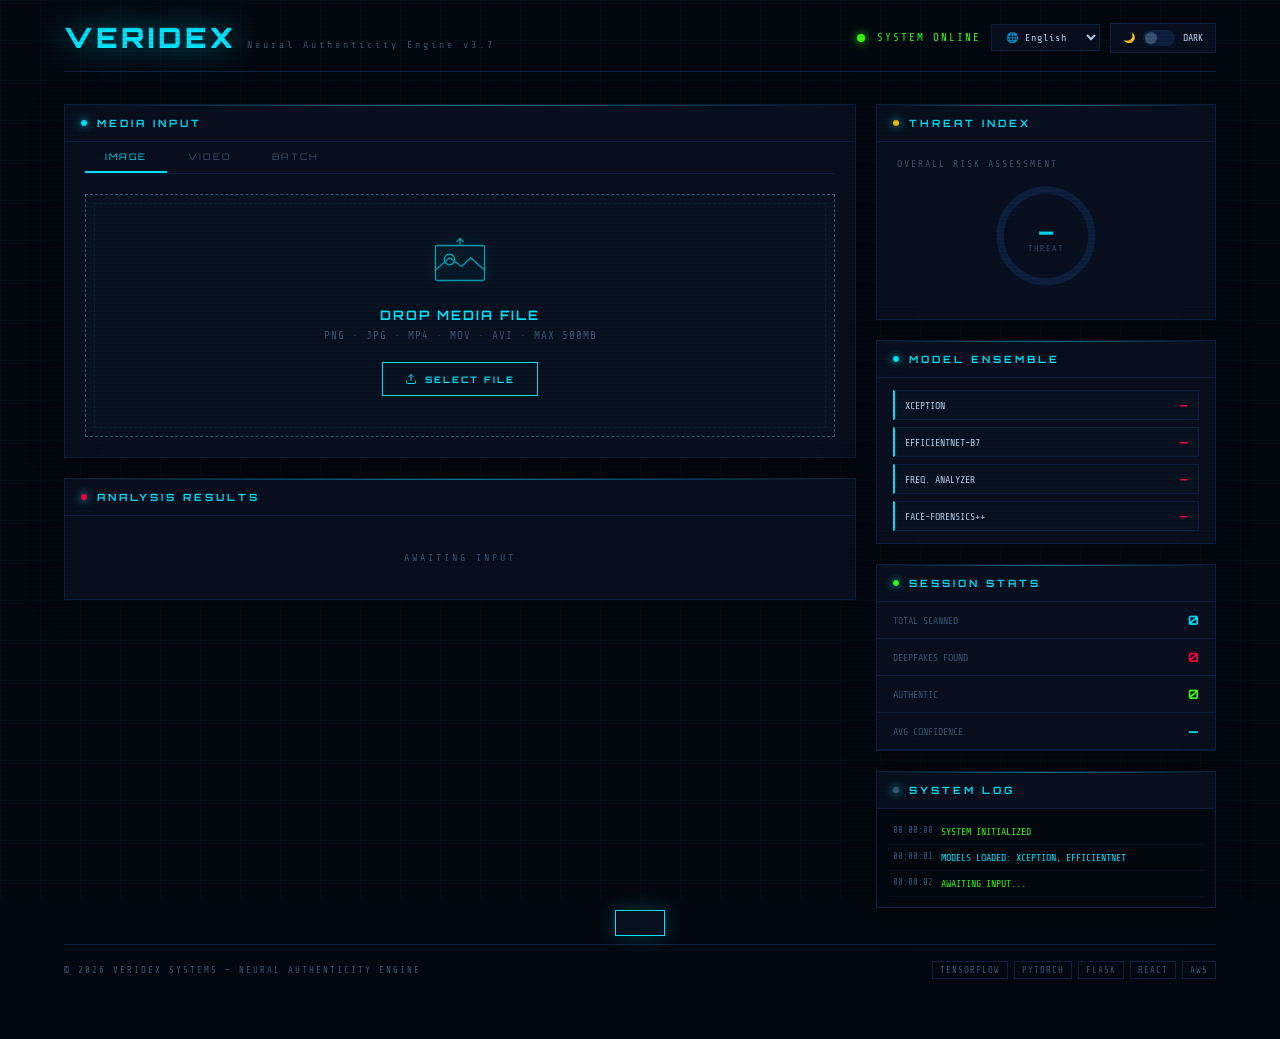
==== index.html @ 99b5a3ba "Update index.html" ====
<!DOCTYPE html>
<html lang="en" data-theme="dark">
<head>
<meta charset="UTF-8">
<meta name="viewport" content="width=device-width, initial-scale=1.0">
<title>VERIDEX — Deepfake Detection System</title>
<link href="https://fonts.googleapis.com/css2?family=Share+Tech+Mono&family=Rajdhani:wght@300;400;600;700&family=Orbitron:wght@400;700;900&display=swap" rel="stylesheet">
<style>
  /* ── DARK THEME (default) ── */
  [data-theme="dark"] {
    --bg: #030810;
    --panel: #080f1e;
    --border: #0d2040;
    --accent: #00e5ff;
    --accent2: #ff003c;
    --accent3: #39ff14;
    --warn: #ffb700;
    --text: #b8d4f0;
    --muted: #3a5475;
    --header-bg: rgba(3,8,16,0.95);
    --scanline: rgba(0,0,0,0.08);
    --grid-color: rgba(0,229,255,0.03);
    --upload-bg: rgba(0,229,255,0.01);
    --upload-hover: rgba(0,229,255,0.04);
    --log-bg: #030810;
    --shadow: 0 4px 24px rgba(0,0,0,0.5);
  }

  /* ── LIGHT THEME ── */
  [data-theme="light"] {
    --bg: #f0f4ff;
    --panel: #ffffff;
    --border: #d0ddf0;
    --accent: #0077aa;
    --accent2: #cc0030;
    --accent3: #1a9900;
    --warn: #cc8800;
    --text: #1a2a4a;
    --muted: #7a99bb;
    --header-bg: rgba(240,244,255,0.95);
    --scanline: rgba(0,0,0,0);
    --grid-color: rgba(0,119,170,0.04);
    --upload-bg: rgba(0,119,170,0.02);
    --upload-hover: rgba(0,119,170,0.06);
    --log-bg: #f8faff;
    --shadow: 0 4px 24px rgba(0,50,120,0.1);
    --glow: 0 0 12px rgba(0,119,170,0.2);
    --glow2: 0 0 12px rgba(204,0,48,0.2);
  }

  [data-theme="light"] body::before { display: none; }
  [data-theme="light"] .logo-mark { text-shadow: none; }
  [data-theme="light"] .panel::before { opacity: 0.3; }
  [data-theme="light"] body { background-image: radial-gradient(ellipse 80% 50% at 50% -20%, rgba(0,100,200,0.06) 0%, transparent 60%); }

  *, *::before, *::after { box-sizing: border-box; margin: 0; padding: 0; }

  body {
    background: var(--bg);
    color: var(--text);
    font-family: 'Rajdhani', sans-serif;
    min-height: 100vh;
    overflow-x: hidden;
    transition: background 0.3s, color 0.3s;
  }

  body::before {
    content: '';
    position: fixed; inset: 0;
    background: repeating-linear-gradient(0deg, transparent, transparent 2px, var(--scanline) 2px, var(--scanline) 4px);
    pointer-events: none; z-index: 9999;
  }

  body::after {
    content: '';
    position: fixed; inset: 0;
    background-image: linear-gradient(var(--grid-color) 1px, transparent 1px), linear-gradient(90deg, var(--grid-color) 1px, transparent 1px);
    background-size: 40px 40px;
    pointer-events: none; z-index: 0;
  }

  .container { position: relative; z-index: 1; max-width: 1200px; margin: 0 auto; padding: 0 24px 60px; }

  /* ── HEADER ── */
  header {
    display: flex; align-items: center; justify-content: space-between;
    padding: 20px 0 16px;
    border-bottom: 1px solid var(--border);
    margin-bottom: 32px;
    flex-wrap: wrap; gap: 12px;
  }

  .logo { display: flex; align-items: baseline; gap: 10px; flex-wrap: wrap; }

  .logo-mark {
    font-family: 'Orbitron', monospace; font-size: clamp(20px, 5vw, 28px); font-weight: 900;
    color: var(--accent); text-shadow: 0 0 30px rgba(0,229,255,0.6); letter-spacing: 4px;
    animation: glitch 8s infinite;
  }

  @keyframes glitch {
    0%,95%,100% { text-shadow: 0 0 30px rgba(0,229,255,0.6); }
    96% { text-shadow: -2px 0 rgba(255,0,60,0.8), 2px 0 rgba(0,229,255,0.8); }
    97% { text-shadow: 2px 0 rgba(255,0,60,0.8), -2px 0 rgba(0,229,255,0.8); }
  }

  [data-theme="light"] .logo-mark { animation: none; }

  .logo-sub { font-family: 'Share Tech Mono', monospace; font-size: 10px; color: var(--muted); letter-spacing: 3px; }

  .header-controls { display: flex; align-items: center; gap: 10px; flex-wrap: wrap; }

  /* LANGUAGE SELECTOR */
  .lang-select {
    background: var(--panel); border: 1px solid var(--border); color: var(--text);
    font-family: 'Share Tech Mono', monospace; font-size: 10px; letter-spacing: 1px;
    padding: 6px 10px; cursor: pointer; outline: none; transition: all 0.2s;
  }
  .lang-select:hover { border-color: var(--accent); }

  /* THEME TOGGLE */
  .theme-toggle {
    display: flex; align-items: center; gap: 8px;
    background: var(--panel); border: 1px solid var(--border);
    padding: 6px 12px; cursor: pointer; transition: all 0.2s;
    font-family: 'Share Tech Mono', monospace; font-size: 10px; color: var(--text);
  }
  .theme-toggle:hover { border-color: var(--accent); color: var(--accent); }

  .toggle-track {
    width: 32px; height: 16px; background: var(--border); border-radius: 8px;
    position: relative; transition: background 0.3s;
  }
  [data-theme="light"] .toggle-track { background: var(--accent); }

  .toggle-thumb {
    position: absolute; top: 2px; left: 2px;
    width: 12px; height: 12px; border-radius: 50%;
    background: var(--muted); transition: all 0.3s;
  }
  [data-theme="light"] .toggle-thumb { left: 18px; background: #fff; }

  .status-bar { display: flex; align-items: center; gap: 12px; }
  .status-dot { width: 8px; height: 8px; border-radius: 50%; background: var(--accent3); box-shadow: 0 0 10px var(--accent3); animation: pulse 2s infinite; }
  @keyframes pulse { 0%,100% { opacity: 1; } 50% { opacity: 0.3; } }
  .status-text { font-family: 'Share Tech Mono', monospace; font-size: 11px; color: var(--accent3); letter-spacing: 2px; }

  /* ── MAIN GRID ── */
  .main-grid { display: grid; grid-template-columns: 1fr 340px; gap: 20px; }

  /* ── PANELS ── */
  .panel {
    background: var(--panel); border: 1px solid var(--border);
    position: relative; overflow: hidden;
    box-shadow: var(--shadow); transition: background 0.3s, border 0.3s;
  }
  .panel::before {
    content: ''; position: absolute; top: 0; left: 0; right: 0; height: 1px;
    background: linear-gradient(90deg, transparent, var(--accent), transparent); opacity: 0.5;
  }
  .panel-header { display: flex; align-items: center; gap: 10px; padding: 12px 16px; border-bottom: 1px solid var(--border); }
  .panel-title { font-family: 'Orbitron', monospace; font-size: 10px; font-weight: 700; letter-spacing: 3px; color: var(--accent); text-transform: uppercase; }
  .panel-icon { width: 6px; height: 6px; border-radius: 50%; background: var(--accent); box-shadow: 0 0 8px var(--accent); }

  /* ── UPLOAD ── */
  .upload-zone {
    margin: 20px; border: 1px dashed var(--muted); padding: 40px 20px;
    text-align: center; cursor: pointer; transition: all 0.3s; position: relative;
    background: var(--upload-bg);
  }
  .upload-zone:hover, .upload-zone.dragover {
    border-color: var(--accent); background: var(--upload-hover);
    box-shadow: inset 0 0 40px rgba(0,229,255,0.05), 0 0 20px rgba(0,229,255,0.1);
  }
  .upload-zone::after { content: ''; position: absolute; inset: 8px; border: 1px dashed rgba(0,229,255,0.08); pointer-events: none; }
  .upload-icon { width: 56px; height: 56px; margin: 0 auto 16px; }
  .upload-icon svg { width: 56px; height: 56px; stroke: var(--accent); opacity: 0.7; filter: drop-shadow(0 0 8px rgba(0,229,255,0.4)); }
  .upload-title { font-family: 'Orbitron', monospace; font-size: 13px; font-weight: 700; color: var(--accent); letter-spacing: 2px; margin-bottom: 6px; }
  .upload-sub { font-family: 'Share Tech Mono', monospace; font-size: 11px; color: var(--muted); letter-spacing: 1px; margin-bottom: 20px; }

  .tab-row { display: flex; gap: 1px; margin: 0 20px; border-bottom: 1px solid var(--border); }
  .tab { padding: 9px 20px; font-family: 'Orbitron', monospace; font-size: 9px; letter-spacing: 2px; color: var(--muted); cursor: pointer; border-bottom: 2px solid transparent; transition: all 0.2s; }
  .tab.active { color: var(--accent); border-bottom-color: var(--accent); }

  /* ── BUTTONS ── */
  .btn {
    display: inline-flex; align-items: center; gap: 8px; padding: 10px 22px;
    background: transparent; border: 1px solid var(--accent); color: var(--accent);
    font-family: 'Orbitron', monospace; font-size: 9px; font-weight: 700; letter-spacing: 2px;
    cursor: pointer; transition: all 0.2s; text-transform: uppercase; position: relative; overflow: hidden;
  }
  .btn::before { content: ''; position: absolute; inset: 0; background: var(--accent); opacity: 0; transition: opacity 0.2s; }
  .btn:hover::before { opacity: 0.1; }
  .btn:hover { box-shadow: 0 0 20px rgba(0,229,255,0.3); }
  .btn.danger { border-color: var(--accent2); color: var(--accent2); }
  .btn.danger:hover { box-shadow: 0 0 20px rgba(255,0,60,0.3); }
  .btn.danger::before { background: var(--accent2); }
  .btn.share-btn { border-color: var(--warn); color: var(--warn); }
  .btn.share-btn:hover { box-shadow: 0 0 20px rgba(255,183,0,0.3); }
  .btn.share-btn::before { background: var(--warn); }

  /* ── PREVIEW ── */
  .preview-area { margin: 20px; display: none; }
  .preview-area.active { display: block; }
  .preview-frame {
    border: 1px solid var(--border); background: #000; aspect-ratio: 16/9;
    display: flex; align-items: center; justify-content: center; overflow: hidden; position: relative; margin-bottom: 14px;
  }
  .preview-frame img, .preview-frame video { max-width: 100%; max-height: 100%; object-fit: contain; }
  .scan-overlay { position: absolute; inset: 0; pointer-events: none; display: none; }
  .scan-overlay.active { display: block; }
  .scan-line-anim { position: absolute; left: 0; right: 0; height: 2px; background: linear-gradient(90deg, transparent, var(--accent), transparent); box-shadow: 0 0 10px var(--accent); animation: scandown 2s linear infinite; }
  @keyframes scandown { 0% { top: 0%; } 100% { top: 100%; } }
  .corner { position: absolute; width: 16px; height: 16px; }
  .corner.tl { top: 8px; left: 8px; border-top: 2px solid var(--accent); border-left: 2px solid var(--accent); }
  .corner.tr { top: 8px; right: 8px; border-top: 2px solid var(--accent); border-right: 2px solid var(--accent); }
  .corner.bl { bottom: 8px; left: 8px; border-bottom: 2px solid var(--accent); border-left: 2px solid var(--accent); }
  .corner.br { bottom: 8px; right: 8px; border-bottom: 2px solid var(--accent); border-right: 2px solid var(--accent); }

  .action-row { display: flex; gap: 10px; flex-wrap: wrap; }

  /* ── ANALYZING ── */
  .analyzing-state { display: none; text-align: center; padding: 36px 20px; }
  .analyzing-state.active { display: block; }
  .analyze-spinner { width: 56px; height: 56px; margin: 0 auto 16px; border: 2px solid var(--border); border-top-color: var(--accent); border-radius: 50%; animation: spin 1s linear infinite; }
  @keyframes spin { to { transform: rotate(360deg); } }
  .analyze-text { font-family: 'Share Tech Mono', monospace; font-size: 11px; color: var(--accent); letter-spacing: 3px; }
  .analyze-sub { font-family: 'Share Tech Mono', monospace; font-size: 9px; color: var(--muted); letter-spacing: 2px; margin-top: 8px; }

  /* ── RESULTS ── */
  .results-section { margin: 20px; display: none; }
  .results-section.active { display: block; }

  .verdict-box { padding: 20px; border: 1px solid var(--border); margin-bottom: 16px; position: relative; text-align: center; background: rgba(0,0,0,0.1); }
  .verdict-box.real { border-color: var(--accent3); box-shadow: 0 0 30px rgba(57,255,20,0.1); }
  .verdict-box.fake { border-color: var(--accent2); box-shadow: 0 0 30px rgba(255,0,60,0.15); }
  .verdict-label { font-family: 'Share Tech Mono', monospace; font-size: 10px; letter-spacing: 4px; color: var(--muted); margin-bottom: 6px; }
  .verdict-text { font-family: 'Orbitron', monospace; font-size: clamp(22px, 5vw, 32px); font-weight: 900; letter-spacing: 4px; }
  .verdict-text.real { color: var(--accent3); text-shadow: 0 0 20px rgba(57,255,20,0.5); }
  .verdict-text.fake { color: var(--accent2); text-shadow: 0 0 20px rgba(255,0,60,0.5); }

  .confidence-block { margin-bottom: 16px; }
  .conf-label-row { display: flex; justify-content: space-between; margin-bottom: 5px; }
  .conf-label { font-family: 'Share Tech Mono', monospace; font-size: 10px; letter-spacing: 2px; color: var(--muted); }
  .conf-pct { font-family: 'Orbitron', monospace; font-size: 12px; font-weight: 700; }
  .conf-pct.high { color: var(--accent2); }
  .conf-bar { height: 5px; background: var(--border); overflow: hidden; }
  .conf-fill { height: 100%; transition: width 1.5s cubic-bezier(0.16,1,0.3,1); }
  .conf-fill.fake-fill { background: linear-gradient(90deg, #ff003c, #ff6b8a); box-shadow: 0 0 10px rgba(255,0,60,0.5); }
  .conf-fill.real-fill { background: linear-gradient(90deg, #39ff14, #7fff5f); box-shadow: 0 0 10px rgba(57,255,20,0.5); }

  .metrics-grid { display: grid; grid-template-columns: 1fr 1fr; gap: 1px; background: var(--border); margin-bottom: 16px; }
  .metric-cell { background: var(--panel); padding: 12px 14px; }
  .metric-name { font-family: 'Share Tech Mono', monospace; font-size: 9px; letter-spacing: 2px; color: var(--muted); margin-bottom: 3px; }
  .metric-value { font-family: 'Orbitron', monospace; font-size: 11px; font-weight: 700; color: var(--text); }
  .metric-value.flag { color: var(--warn); }
  .metric-value.safe { color: var(--accent3); }
  .metric-value.danger { color: var(--accent2); }

  /* ── SHARE MODAL ── */
  .modal-overlay {
    display: none; position: fixed; inset: 0; background: rgba(0,0,0,0.7);
    z-index: 10000; align-items: center; justify-content: center; padding: 20px;
  }
  .modal-overlay.active { display: flex; }
  .modal {
    background: var(--panel); border: 1px solid var(--accent); max-width: 480px; width: 100%;
    padding: 28px; position: relative; box-shadow: 0 0 40px rgba(0,229,255,0.2);
    animation: modalIn 0.3s ease;
  }
  @keyframes modalIn { from { opacity: 0; transform: scale(0.95); } to { opacity: 1; transform: scale(1); } }
  .modal-title { font-family: 'Orbitron', monospace; font-size: 13px; font-weight: 700; color: var(--accent); letter-spacing: 3px; margin-bottom: 20px; }
  .modal-close { position: absolute; top: 16px; right: 16px; background: none; border: none; color: var(--muted); font-size: 20px; cursor: pointer; line-height: 1; }
  .modal-close:hover { color: var(--accent2); }

  .share-result-card {
    background: var(--bg); border: 1px solid var(--border); padding: 16px; margin-bottom: 16px;
  }
  .share-result-row { display: flex; justify-content: space-between; margin-bottom: 8px; }
  .share-result-label { font-family: 'Share Tech Mono', monospace; font-size: 10px; color: var(--muted); }
  .share-result-val { font-family: 'Orbitron', monospace; font-size: 11px; font-weight: 700; color: var(--text); }

  .share-buttons { display: flex; gap: 10px; flex-wrap: wrap; }

  .copy-link-row { display: flex; gap: 8px; margin-bottom: 16px; }
  .copy-input {
    flex: 1; background: var(--bg); border: 1px solid var(--border); color: var(--text);
    font-family: 'Share Tech Mono', monospace; font-size: 10px; padding: 8px 12px; outline: none;
  }

  /* ── SIDEBAR ── */
  .sidebar { display: flex; flex-direction: column; gap: 20px; }

  .threat-meter-panel { padding: 16px 20px; }
  .threat-label { font-family: 'Share Tech Mono', monospace; font-size: 10px; color: var(--muted); letter-spacing: 2px; margin-bottom: 12px; }
  .radial-container { display: flex; justify-content: center; margin-bottom: 12px; }
  .radial-svg { width: 110px; height: 110px; transform: rotate(-90deg); }
  .radial-bg { fill: none; stroke: var(--border); stroke-width: 8; }
  .radial-fill { fill: none; stroke-width: 8; stroke-linecap: butt; transition: stroke-dashoffset 1.5s cubic-bezier(0.16,1,0.3,1), stroke 0.5s; }
  .radial-wrap { position: relative; width: 110px; height: 110px; }
  .radial-text { font-family: 'Orbitron', monospace; font-size: 20px; font-weight: 900; color: var(--accent); text-align: center; }
  .radial-sub { font-family: 'Share Tech Mono', monospace; font-size: 8px; color: var(--muted); letter-spacing: 2px; text-align: center; }

  .model-badges { padding: 12px 16px; display: flex; flex-direction: column; gap: 7px; }
  .model-badge { display: flex; align-items: center; justify-content: space-between; padding: 7px 10px; background: var(--upload-bg); border: 1px solid var(--border); border-left: 2px solid var(--accent); }
  .model-name { font-family: 'Share Tech Mono', monospace; font-size: 10px; color: var(--text); }
  .model-score { font-family: 'Orbitron', monospace; font-size: 11px; font-weight: 700; color: var(--accent2); }
  .model-score.safe { color: var(--accent3); }

  .stat-row { display: flex; align-items: center; justify-content: space-between; padding: 10px 16px; border-bottom: 1px solid var(--border); }
  .stat-label { font-family: 'Share Tech Mono', monospace; font-size: 10px; color: var(--muted); }
  .stat-val { font-family: 'Orbitron', monospace; font-size: 13px; font-weight: 700; color: var(--accent); }

  .log-list { padding: 10px; max-height: 180px; overflow-y: auto; background: var(--log-bg); }
  .log-list::-webkit-scrollbar { width: 3px; }
  .log-list::-webkit-scrollbar-thumb { background: var(--muted); }
  .log-entry { display: flex; gap: 8px; padding: 5px 6px; border-bottom: 1px solid rgba(13,32,64,0.3); animation: fadeIn 0.3s ease; }
  @keyframes fadeIn { from { opacity: 0; transform: translateX(-4px); } to { opacity: 1; transform: none; } }
  .log-time { font-family: 'Share Tech Mono', monospace; font-size: 9px; color: var(--muted); white-space: nowrap; padding-top: 1px; }
  .log-msg { font-family: 'Share Tech Mono', monospace; font-size: 10px; line-height: 1.5; }
  .log-msg.ok { color: var(--accent3); }
  .log-msg.warn { color: var(--warn); }
  .log-msg.err { color: var(--accent2); }
  .log-msg.info { color: var(--accent); }

  /* ── FOOTER ── */
  footer { margin-top: 36px; padding-top: 16px; border-top: 1px solid var(--border); display: flex; justify-content: space-between; align-items: center; flex-wrap: wrap; gap: 10px; }
  .footer-text { font-family: 'Share Tech Mono', monospace; font-size: 9px; color: var(--muted); letter-spacing: 2px; }
  .tech-tags { display: flex; gap: 6px; flex-wrap: wrap; }
  .tech-tag { font-family: 'Share Tech Mono', monospace; font-size: 9px; color: var(--muted); letter-spacing: 1px; padding: 3px 7px; border: 1px solid var(--border); }

  #fileInput { display: none; }

  /* ── TOAST ── */
  .toast {
    position: fixed; bottom: 24px; left: 50%; transform: translateX(-50%) translateY(60px);
    background: var(--panel); border: 1px solid var(--accent); color: var(--accent);
    font-family: 'Share Tech Mono', monospace; font-size: 11px; letter-spacing: 2px;
    padding: 12px 24px; z-index: 99999; transition: transform 0.3s; pointer-events: none;
    box-shadow: 0 0 20px rgba(0,229,255,0.2);
  }
  .toast.show { transform: translateX(-50%) translateY(0); }

  /* ── MOBILE RESPONSIVE ── */
  @media (max-width: 860px) {
    .main-grid { grid-template-columns: 1fr; }
    .sidebar { flex-direction: row; flex-wrap: wrap; }
    .sidebar .panel { flex: 1; min-width: 260px; }
    header { flex-direction: column; align-items: flex-start; }
    .header-controls { width: 100%; justify-content: space-between; }
  }

  @media (max-width: 560px) {
    .container { padding: 0 14px 40px; }
    .logo-mark { font-size: 22px; }
    .tab { padding: 8px 14px; font-size: 8px; }
    .action-row { flex-direction: column; }
    .btn { justify-content: center; }
    .metrics-grid { grid-template-columns: 1fr; }
    .share-buttons { flex-direction: column; }
    .sidebar { flex-direction: column; }
    .sidebar .panel { min-width: unset; }
    .version { display: none; }
    .tech-tags { display: none; }
  }
</style>
</head>
<body>
<div class="container">

  <header>
    <div class="logo">
      <div class="logo-mark">VERIDEX</div>
      <div class="logo-sub" data-i18n="subtitle">Neural Authenticity Engine v3.7</div>
    </div>
    <div class="header-controls">
      <div class="status-bar">
        <div class="status-dot"></div>
        <div class="status-text" data-i18n="online">SYSTEM ONLINE</div>
      </div>

      <!-- LANGUAGE -->
      <select class="lang-select" onchange="setLanguage(this.value)" id="langSelect">
        <option value="en">🌐 English</option>
        <option value="hi">🇮🇳 हिंदी</option>
        <option value="te">🇮🇳 తెలుగు</option>
        <option value="ar">🇸🇦 العربية</option>
        <option value="fr">🇫🇷 Français</option>
        <option value="es">🇪🇸 Español</option>
      </select>

      <!-- THEME TOGGLE -->
      <div class="theme-toggle" onclick="toggleTheme()">
        <span id="themeIcon">🌙</span>
        <div class="toggle-track"><div class="toggle-thumb"></div></div>
        <span id="themeLabel" data-i18n="dark_mode">DARK</span>
      </div>
    </div>
  </header>

  <div class="main-grid">
    <div style="display:flex;flex-direction:column;gap:20px;">

      <!-- UPLOAD PANEL -->
      <div class="panel" id="uploadPanel">
        <div class="panel-header">
          <div class="panel-icon"></div>
          <div class="panel-title" data-i18n="media_input">Media Input</div>
        </div>
        <div class="tab-row">
          <div class="tab active" onclick="switchTab(this,'image')" data-i18n="tab_image">IMAGE</div>
          <div class="tab" onclick="switchTab(this,'video')" data-i18n="tab_video">VIDEO</div>
          <div class="tab" onclick="switchTab(this,'batch')" data-i18n="tab_batch">BATCH</div>
        </div>

        <div class="upload-zone" id="uploadZone" onclick="document.getElementById('fileInput').click()">
          <div class="upload-icon">
            <svg viewBox="0 0 64 64" fill="none" stroke-width="1.5">
              <rect x="4" y="12" width="56" height="40" rx="2"/>
              <circle cx="20" cy="28" r="6"/>
              <path d="M4 40 L20 26 L34 36 L44 26 L60 40"/>
              <path d="M32 4 L32 12 M28 8 L32 4 L36 8"/>
            </svg>
          </div>
          <div class="upload-title" data-i18n="drop_media">DROP MEDIA FILE</div>
          <div class="upload-sub" data-i18n="file_types">PNG · JPG · MP4 · MOV · AVI · MAX 500MB</div>
          <button class="btn" onclick="event.stopPropagation();document.getElementById('fileInput').click()">
            <svg width="12" height="12" viewBox="0 0 24 24" fill="none" stroke="currentColor" stroke-width="2"><path d="M21 15v4a2 2 0 01-2 2H5a2 2 0 01-2-2v-4M17 8l-5-5-5 5M12 3v12"/></svg>
            <span data-i18n="select_file">SELECT FILE</span>
          </button>
        </div>
        <input type="file" id="fileInput" accept="image/*,video/*" onchange="handleFile(this)">

        <div class="preview-area" id="previewArea">
          <div class="preview-frame">
            <img id="previewImg" src="" alt="" style="display:none;">
            <video id="previewVid" controls style="display:none;max-width:100%;"></video>
            <div class="scan-overlay" id="scanOverlay">
              <div class="scan-line-anim"></div>
              <div class="corner tl"></div><div class="corner tr"></div>
              <div class="corner bl"></div><div class="corner br"></div>
            </div>
          </div>
          <div class="action-row">
            <button class="btn" onclick="startAnalysis()">
              <svg width="12" height="12" viewBox="0 0 24 24" fill="none" stroke="currentColor" stroke-width="2"><circle cx="12" cy="12" r="10"/><path d="M12 8v4l3 3"/></svg>
              <span data-i18n="run_analysis">RUN ANALYSIS</span>
            </button>
            <button class="btn danger" onclick="resetAll()">
              <svg width="12" height="12" viewBox="0 0 24 24" fill="none" stroke="currentColor" stroke-width="2"><path d="M3 12a9 9 0 109-9M3 3v6h6"/></svg>
              <span data-i18n="reset">RESET</span>
            </button>
          </div>
        </div>

        <div class="analyzing-state" id="analyzingState">
          <div class="analyze-spinner"></div>
          <div class="analyze-text" id="analyzeStep" data-i18n="initializing">INITIALIZING MODELS</div>
          <div class="analyze-sub" id="analyzeProgress">Xception · EfficientNet · Frequency Analysis</div>
        </div>
      </div>

      <!-- RESULTS PANEL -->
      <div class="panel" id="resultsPanel">
        <div class="panel-header">
          <div class="panel-icon" style="background:var(--accent2);"></div>
          <div class="panel-title" data-i18n="analysis_results">Analysis Results</div>
        </div>

        <div class="results-section" id="resultsSection">
          <div class="verdict-box" id="verdictBox">
            <div class="verdict-label" data-i18n="classification">CLASSIFICATION VERDICT</div>
            <div class="verdict-text" id="verdictText">—</div>
          </div>

          <div style="padding:0 20px 16px;">
            <div class="confidence-block">
              <div class="conf-label-row">
                <div class="conf-label" data-i18n="deepfake_prob">DEEPFAKE PROBABILITY</div>
                <div class="conf-pct high" id="fakePct">0%</div>
              </div>
              <div class="conf-bar"><div class="conf-fill fake-fill" id="fakeFill" style="width:0%;"></div></div>
            </div>
            <div class="confidence-block">
              <div class="conf-label-row">
                <div class="conf-label" data-i18n="auth_score">AUTHENTICITY SCORE</div>
                <div class="conf-pct" id="realPct" style="color:var(--accent3);">0%</div>
              </div>
              <div class="conf-bar"><div class="conf-fill real-fill" id="realFill" style="width:0%;"></div></div>
            </div>
          </div>

          <div class="metrics-grid" id="metricsGrid">
            <div class="metric-cell"><div class="metric-name" data-i18n="m_face">Facial Consistency</div><div class="metric-value" id="m1">—</div></div>
            <div class="metric-cell"><div class="metric-name" data-i18n="m_freq">Frequency Artifacts</div><div class="metric-value" id="m2">—</div></div>
            <div class="metric-cell"><div class="metric-name" data-i18n="m_blink">Eye Blink Pattern</div><div class="metric-value" id="m3">—</div></div>
            <div class="metric-cell"><div class="metric-name" data-i18n="m_gan">GAN Fingerprint</div><div class="metric-value" id="m4">—</div></div>
            <div class="metric-cell"><div class="metric-name" data-i18n="m_skin">Skin Texture</div><div class="metric-value" id="m5">—</div></div>
            <div class="metric-cell"><div class="metric-name" data-i18n="m_noise">Compression Noise</div><div class="metric-value" id="m6">—</div></div>
          </div>

          <!-- SHARE BUTTON -->
          <div style="padding:0 20px 20px;">
            <button class="btn share-btn" onclick="openShareModal()" style="width:100%;justify-content:center;">
              <svg width="13" height="13" viewBox="0 0 24 24" fill="none" stroke="currentColor" stroke-width="2"><circle cx="18" cy="5" r="3"/><circle cx="6" cy="12" r="3"/><circle cx="18" cy="19" r="3"/><line x1="8.59" y1="13.51" x2="15.42" y2="17.49"/><line x1="15.41" y1="6.51" x2="8.59" y2="10.49"/></svg>
              <span data-i18n="share_result">SHARE RESULT</span>
            </button>
          </div>
        </div>

        <div style="padding:36px;text-align:center;color:var(--muted);" id="resultsEmpty">
          <div style="font-family:'Share Tech Mono';font-size:10px;letter-spacing:3px;" data-i18n="awaiting">AWAITING INPUT</div>
        </div>
      </div>

    </div>

    <!-- SIDEBAR -->
    <div class="sidebar">

      <!-- THREAT LEVEL -->
      <div class="panel">
        <div class="panel-header">
          <div class="panel-icon" style="background:var(--warn);"></div>
          <div class="panel-title" data-i18n="threat_index">Threat Index</div>
        </div>
        <div class="threat-meter-panel">
          <div class="threat-label" data-i18n="risk_assessment">OVERALL RISK ASSESSMENT</div>
          <div class="radial-container">
            <div class="radial-wrap">
              <svg class="radial-svg" viewBox="0 0 120 120">
                <circle class="radial-bg" cx="60" cy="60" r="50"/>
                <circle class="radial-fill" id="radialFill" cx="60" cy="60" r="50" stroke="#00e5ff" stroke-dasharray="314" stroke-dashoffset="314"/>
              </svg>
              <div style="position:absolute;inset:0;display:flex;flex-direction:column;align-items:center;justify-content:center;">
                <div class="radial-text" id="threatPct">—</div>
                <div class="radial-sub" data-i18n="threat">THREAT</div>
              </div>
            </div>
          </div>
        </div>
      </div>

      <!-- MODEL SCORES -->
      <div class="panel">
        <div class="panel-header">
          <div class="panel-icon"></div>
          <div class="panel-title" data-i18n="model_ensemble">Model Ensemble</div>
        </div>
        <div class="model-badges">
          <div class="model-badge"><div class="model-name">XCEPTION</div><div class="model-score" id="s1">—</div></div>
          <div class="model-badge"><div class="model-name">EFFICIENTNET-B7</div><div class="model-score" id="s2">—</div></div>
          <div class="model-badge"><div class="model-name">FREQ. ANALYZER</div><div class="model-score" id="s3">—</div></div>
          <div class="model-badge"><div class="model-name">FACE-FORENSICS++</div><div class="model-score" id="s4">—</div></div>
        </div>
      </div>

      <!-- SESSION STATS -->
      <div class="panel">
        <div class="panel-header">
          <div class="panel-icon" style="background:var(--accent3);"></div>
          <div class="panel-title" data-i18n="session_stats">Session Stats</div>
        </div>
        <div class="stat-row"><div class="stat-label" data-i18n="total_scanned">TOTAL SCANNED</div><div class="stat-val" id="totalScanned">0</div></div>
        <div class="stat-row"><div class="stat-label" data-i18n="deepfakes_found">DEEPFAKES FOUND</div><div class="stat-val" style="color:var(--accent2);" id="deepfakesFound">0</div></div>
        <div class="stat-row"><div class="stat-label" data-i18n="authentic">AUTHENTIC</div><div class="stat-val" style="color:var(--accent3);" id="authenticFound">0</div></div>
        <div class="stat-row"><div class="stat-label" data-i18n="avg_conf">AVG CONFIDENCE</div><div class="stat-val" id="avgConf">—</div></div>
      </div>

      <!-- LOG -->
      <div class="panel">
        <div class="panel-header">
          <div class="panel-icon" style="background:var(--muted);"></div>
          <div class="panel-title" data-i18n="system_log">System Log</div>
        </div>
        <div class="log-list" id="logList">
          <div class="log-entry"><div class="log-time">00:00:00</div><div class="log-msg ok">SYSTEM INITIALIZED</div></div>
          <div class="log-entry"><div class="log-time">00:00:01</div><div class="log-msg info">MODELS LOADED: XCEPTION, EFFICIENTNET</div></div>
          <div class="log-entry"><div class="log-time">00:00:02</div><div class="log-msg ok">AWAITING INPUT...</div></div>
        </div>
      </div>

    </div>
  </div>

  <footer>
    <div class="footer-text">© 2026 VERIDEX SYSTEMS — NEURAL AUTHENTICITY ENGINE</div>
    <div class="tech-tags">
      <div class="tech-tag">TENSORFLOW</div>
      <div class="tech-tag">PYTORCH</div>
      <div class="tech-tag">FLASK</div>
      <div class="tech-tag">REACT</div>
      <div class="tech-tag">AWS</div>
    </div>
  </footer>
</div>

<!-- SHARE MODAL -->
<div class="modal-overlay" id="shareModal">
  <div class="modal">
    <button class="modal-close" onclick="closeShareModal()">✕</button>
    <div class="modal-title" data-i18n="share_title">SHARE ANALYSIS RESULT</div>

    <div class="share-result-card" id="shareCard">
      <div class="share-result-row">
        <div class="share-result-label" data-i18n="verdict_label">VERDICT</div>
        <div class="share-result-val" id="shareVerdict">—</div>
      </div>
      <div class="share-result-row">
        <div class="share-result-label" data-i18n="confidence_label">CONFIDENCE</div>
        <div class="share-result-val" id="shareConf">—</div>
      </div>
      <div class="share-result-row">
        <div class="share-result-label" data-i18n="analyzed_by">ANALYZED BY</div>
        <div class="share-result-val">VERIDEX v3.7</div>
      </div>
      <div class="share-result-row" style="margin:0;">
        <div class="share-result-label" data-i18n="timestamp">TIMESTAMP</div>
        <div class="share-result-val" id="shareTime">—</div>
      </div>
    </div>

    <div class="copy-link-row">
      <input class="copy-input" id="shareLinkInput" value="https://veridex-detector.netlify.app" readonly>
      <button class="btn" onclick="copyLink()" style="white-space:nowrap;">
        <span data-i18n="copy_link">COPY LINK</span>
      </button>
    </div>

    <div class="share-buttons">
      <button class="btn" onclick="shareToWhatsApp()" style="flex:1;justify-content:center;">
        💬 <span data-i18n="share_wa">WhatsApp</span>
      </button>
      <button class="btn" onclick="shareToTwitter()" style="flex:1;justify-content:center;">
        🐦 <span data-i18n="share_tw">Twitter / X</span>
      </button>
      <button class="btn" onclick="downloadResult()" style="flex:1;justify-content:center;">
        ⬇ <span data-i18n="download">Download</span>
      </button>
    </div>
  </div>
</div>

<!-- TOAST -->
<div class="toast" id="toast"></div>

<script>
// ─────────────────────────────────────────
// TRANSLATIONS
// ─────────────────────────────────────────
const i18n = {
  en: {
    subtitle: 'Neural Authenticity Engine v3.7', online: 'SYSTEM ONLINE', dark_mode: 'DARK', light_mode: 'LIGHT',
    media_input: 'Media Input', tab_image: 'IMAGE', tab_video: 'VIDEO', tab_batch: 'BATCH',
    drop_media: 'DROP MEDIA FILE', file_types: 'PNG · JPG · MP4 · MOV · AVI · MAX 500MB',
    select_file: 'SELECT FILE', run_analysis: 'RUN ANALYSIS', reset: 'RESET',
    initializing: 'INITIALIZING MODELS', analysis_results: 'Analysis Results',
    classification: 'CLASSIFICATION VERDICT', deepfake_prob: 'DEEPFAKE PROBABILITY',
    auth_score: 'AUTHENTICITY SCORE', share_result: 'SHARE RESULT',
    awaiting: 'AWAITING INPUT', threat_index: 'Threat Index', risk_assessment: 'OVERALL RISK ASSESSMENT',
    threat: 'THREAT', model_ensemble: 'Model Ensemble', session_stats: 'Session Stats',
    total_scanned: 'TOTAL SCANNED', deepfakes_found: 'DEEPFAKES FOUND', authentic: 'AUTHENTIC',
    avg_conf: 'AVG CONFIDENCE', system_log: 'System Log',
    m_face: 'Facial Consistency', m_freq: 'Frequency Artifacts', m_blink: 'Eye Blink Pattern',
    m_gan: 'GAN Fingerprint', m_skin: 'Skin Texture', m_noise: 'Compression Noise',
    share_title: 'SHARE ANALYSIS RESULT', verdict_label: 'VERDICT', confidence_label: 'CONFIDENCE',
    analyzed_by: 'ANALYZED BY', timestamp: 'TIMESTAMP', copy_link: 'COPY LINK',
    share_wa: 'WhatsApp', share_tw: 'Twitter / X', download: 'Download',
    verdict_fake: 'DEEPFAKE', verdict_real: 'AUTHENTIC',
    copied: 'LINK COPIED!', downloaded: 'RESULT DOWNLOADED!'
  },
  hi: {
    subtitle: 'न्यूरल प्रमाणिकता इंजन v3.7', online: 'सिस्टम ऑनलाइन', dark_mode: 'डार्क', light_mode: 'लाइट',
    media_input: 'मीडिया इनपुट', tab_image: 'इमेज', tab_video: 'वीडियो', tab_batch: 'बैच',
    drop_media: 'मीडिया फ़ाइल यहाँ डालें', file_types: 'PNG · JPG · MP4 · MOV · अधिकतम 500MB',
    select_file: 'फ़ाइल चुनें', run_analysis: 'विश्लेषण करें', reset: 'रीसेट',
    initializing: 'मॉडल लोड हो रहे हैं', analysis_results: 'विश्लेषण परिणाम',
    classification: 'वर्गीकरण निर्णय', deepfake_prob: 'डीपफेक संभावना',
    auth_score: 'प्रामाणिकता स्कोर', share_result: 'परिणाम शेयर करें',
    awaiting: 'इनपुट की प्रतीक्षा', threat_index: 'खतरा सूचकांक', risk_assessment: 'समग्र जोखिम मूल्यांकन',
    threat: 'खतरा', model_ensemble: 'मॉडल एन्सेम्बल', session_stats: 'सत्र आँकड़े',
    total_scanned: 'कुल स्कैन', deepfakes_found: 'डीपफेक मिले', authentic: 'प्रामाणिक',
    avg_conf: 'औसत विश्वास', system_log: 'सिस्टम लॉग',
    m_face: 'चेहरे की संगति', m_freq: 'आवृत्ति कलाकृतियाँ', m_blink: 'पलक झपकना',
    m_gan: 'GAN फिंगरप्रिंट', m_skin: 'त्वचा बनावट', m_noise: 'संपीड़न शोर',
    share_title: 'विश्लेषण परिणाम शेयर करें', verdict_label: 'निर्णय', confidence_label: 'विश्वास',
    analyzed_by: 'विश्लेषण द्वारा', timestamp: 'समय', copy_link: 'लिंक कॉपी करें',
    share_wa: 'व्हाट्सएप', share_tw: 'ट्विटर / X', download: 'डाउनलोड',
    verdict_fake: 'डीपफेक', verdict_real: 'प्रामाणिक',
    copied: 'लिंक कॉपी हो गया!', downloaded: 'परिणाम डाउनलोड हुआ!'
  },
  te: {
    subtitle: 'న్యూరల్ ప్రామాణికత ఇంజిన్ v3.7', online: 'సిస్టమ్ ఆన్‌లైన్', dark_mode: 'డార్క్', light_mode: 'లైట్',
    media_input: 'మీడియా ఇన్‌పుట్', tab_image: 'చిత్రం', tab_video: 'వీడియో', tab_batch: 'బ్యాచ్',
    drop_media: 'మీడియా ఫైల్ వదలండి', file_types: 'PNG · JPG · MP4 · MOV · గరిష్టం 500MB',
    select_file: 'ఫైల్ ఎంచుకోండి', run_analysis: 'విశ్లేషణ అమలు', reset: 'రీసెట్',
    initializing: 'మోడల్స్ లోడవుతున్నాయి', analysis_results: 'విశ్లేషణ ఫలితాలు',
    classification: 'వర్గీకరణ తీర్పు', deepfake_prob: 'డీప్‌ఫేక్ సంభావ్యత',
    auth_score: 'ప్రామాణికత స్కోరు', share_result: 'ఫలితం షేర్ చేయండి',
    awaiting: 'ఇన్‌పుట్ కోసం వేచి ఉంది', threat_index: 'ముప్పు సూచిక', risk_assessment: 'మొత్తం రిస్క్ అంచనా',
    threat: 'ముప్పు', model_ensemble: 'మోడల్ ఎన్సెంబుల్', session_stats: 'సెషన్ గణాంకాలు',
    total_scanned: 'మొత్తం స్కాన్', deepfakes_found: 'డీప్‌ఫేక్‌లు కనుగొనబడ్డాయి', authentic: 'అసలైనవి',
    avg_conf: 'సగటు విశ్వాసం', system_log: 'సిస్టమ్ లాగ్',
    m_face: 'ముఖ స్థిరత్వం', m_freq: 'పౌనఃపున్య అర్టిఫాక్ట్స్', m_blink: 'కంటి రెప్ప కదలిక',
    m_gan: 'GAN వేలిముద్ర', m_skin: 'చర్మ ఆకృతి', m_noise: 'కంప్రెషన్ నాయిస్',
    share_title: 'విశ్లేషణ ఫలితం షేర్ చేయండి', verdict_label: 'తీర్పు', confidence_label: 'విశ్వాసం',
    analyzed_by: 'విశ్లేషించినది', timestamp: 'సమయముద్ర', copy_link: 'లింక్ కాపీ',
    share_wa: 'వాట్సాప్', share_tw: 'ట్విట్టర్ / X', download: 'డౌన్‌లోడ్',
    verdict_fake: 'డీప్‌ఫేక్', verdict_real: 'అసలైనది',
    copied: 'లింక్ కాపీ అయింది!', downloaded: 'ఫలితం డౌన్‌లోడైంది!'
  },
  ar: {
    subtitle: 'محرك المصادقة العصبية v3.7', online: 'النظام متصل', dark_mode: 'داكن', light_mode: 'فاتح',
    media_input: 'إدخال الوسائط', tab_image: 'صورة', tab_video: 'فيديو', tab_batch: 'دفعة',
    drop_media: 'أسقط ملف الوسائط هنا', file_types: 'PNG · JPG · MP4 · الحد الأقصى 500MB',
    select_file: 'اختر ملف', run_analysis: 'تشغيل التحليل', reset: 'إعادة تعيين',
    initializing: 'تهيئة النماذج', analysis_results: 'نتائج التحليل',
    classification: 'حكم التصنيف', deepfake_prob: 'احتمال التزوير',
    auth_score: 'درجة الأصالة', share_result: 'مشاركة النتيجة',
    awaiting: 'في انتظار الإدخال', threat_index: 'مؤشر التهديد', risk_assessment: 'تقييم المخاطر الإجمالي',
    threat: 'تهديد', model_ensemble: 'مجموعة النماذج', session_stats: 'إحصائيات الجلسة',
    total_scanned: 'إجمالي المسح', deepfakes_found: 'مزيفات مكتشفة', authentic: 'أصيل',
    avg_conf: 'متوسط الثقة', system_log: 'سجل النظام',
    m_face: 'اتساق الوجه', m_freq: 'تشوهات التردد', m_blink: 'نمط رمش العين',
    m_gan: 'بصمة GAN', m_skin: 'ملمس الجلد', m_noise: 'ضوضاء الضغط',
    share_title: 'مشاركة نتيجة التحليل', verdict_label: 'الحكم', confidence_label: 'الثقة',
    analyzed_by: 'تم التحليل بواسطة', timestamp: 'الطابع الزمني', copy_link: 'نسخ الرابط',
    share_wa: 'واتساب', share_tw: 'تويتر / X', download: 'تحميل',
    verdict_fake: 'مزيف', verdict_real: 'أصيل',
    copied: 'تم نسخ الرابط!', downloaded: 'تم تحميل النتيجة!'
  },
  fr: {
    subtitle: 'Moteur d\'Authenticité Neurale v3.7', online: 'SYSTÈME EN LIGNE', dark_mode: 'SOMBRE', light_mode: 'CLAIR',
    media_input: 'Entrée Média', tab_image: 'IMAGE', tab_video: 'VIDÉO', tab_batch: 'LOT',
    drop_media: 'DÉPOSER UN FICHIER MÉDIA', file_types: 'PNG · JPG · MP4 · MOV · MAX 500MB',
    select_file: 'CHOISIR FICHIER', run_analysis: 'LANCER ANALYSE', reset: 'RÉINITIALISER',
    initializing: 'INITIALISATION DES MODÈLES', analysis_results: 'Résultats d\'Analyse',
    classification: 'VERDICT DE CLASSIFICATION', deepfake_prob: 'PROBABILITÉ DEEPFAKE',
    auth_score: 'SCORE D\'AUTHENTICITÉ', share_result: 'PARTAGER RÉSULTAT',
    awaiting: 'EN ATTENTE D\'ENTRÉE', threat_index: 'Indice de Menace', risk_assessment: 'ÉVALUATION GLOBALE DU RISQUE',
    threat: 'MENACE', model_ensemble: 'Ensemble de Modèles', session_stats: 'Stats de Session',
    total_scanned: 'TOTAL ANALYSÉ', deepfakes_found: 'DEEPFAKES TROUVÉS', authentic: 'AUTHENTIQUES',
    avg_conf: 'CONFIANCE MOY.', system_log: 'Journal Système',
    m_face: 'Cohérence Faciale', m_freq: 'Artefacts Fréquence', m_blink: 'Motif Clignement',
    m_gan: 'Empreinte GAN', m_skin: 'Texture Peau', m_noise: 'Bruit Compression',
    share_title: 'PARTAGER LE RÉSULTAT', verdict_label: 'VERDICT', confidence_label: 'CONFIANCE',
    analyzed_by: 'ANALYSÉ PAR', timestamp: 'HORODATAGE', copy_link: 'COPIER LIEN',
    share_wa: 'WhatsApp', share_tw: 'Twitter / X', download: 'Télécharger',
    verdict_fake: 'DEEPFAKE', verdict_real: 'AUTHENTIQUE',
    copied: 'LIEN COPIÉ!', downloaded: 'RÉSULTAT TÉLÉCHARGÉ!'
  },
  es: {
    subtitle: 'Motor de Autenticidad Neural v3.7', online: 'SISTEMA EN LÍNEA', dark_mode: 'OSCURO', light_mode: 'CLARO',
    media_input: 'Entrada de Medios', tab_image: 'IMAGEN', tab_video: 'VIDEO', tab_batch: 'LOTE',
    drop_media: 'SOLTAR ARCHIVO MULTIMEDIA', file_types: 'PNG · JPG · MP4 · MOV · MÁX 500MB',
    select_file: 'ELEGIR ARCHIVO', run_analysis: 'EJECUTAR ANÁLISIS', reset: 'REINICIAR',
    initializing: 'INICIALIZANDO MODELOS', analysis_results: 'Resultados de Análisis',
    classification: 'VEREDICTO DE CLASIFICACIÓN', deepfake_prob: 'PROBABILIDAD DEEPFAKE',
    auth_score: 'PUNTUACIÓN DE AUTENTICIDAD', share_result: 'COMPARTIR RESULTADO',
    awaiting: 'ESPERANDO ENTRADA', threat_index: 'Índice de Amenaza', risk_assessment: 'EVALUACIÓN GLOBAL DE RIESGO',
    threat: 'AMENAZA', model_ensemble: 'Conjunto de Modelos', session_stats: 'Stats de Sesión',
    total_scanned: 'TOTAL ANALIZADO', deepfakes_found: 'DEEPFAKES ENCONTRADOS', authentic: 'AUTÉNTICOS',
    avg_conf: 'CONFIANZA PROM.', system_log: 'Registro del Sistema',
    m_face: 'Consistencia Facial', m_freq: 'Artefactos de Frecuencia', m_blink: 'Patrón de Parpadeo',
    m_gan: 'Huella GAN', m_skin: 'Textura de Piel', m_noise: 'Ruido de Compresión',
    share_title: 'COMPARTIR RESULTADO', verdict_label: 'VEREDICTO', confidence_label: 'CONFIANZA',
    analyzed_by: 'ANALIZADO POR', timestamp: 'MARCA DE TIEMPO', copy_link: 'COPIAR ENLACE',
    share_wa: 'WhatsApp', share_tw: 'Twitter / X', download: 'Descargar',
    verdict_fake: 'DEEPFAKE', verdict_real: 'AUTÉNTICO',
    copied: '¡ENLACE COPIADO!', downloaded: '¡RESULTADO DESCARGADO!'
  }
};

let currentLang = 'en';
let currentTheme = 'dark';
let sessionStats = { total: 0, fake: 0, real: 0, confSum: 0 };
let startTime = Date.now();
let lastResult = null;

// ─── LANGUAGE ───
function setLanguage(lang) {
  currentLang = lang;
  const t = i18n[lang];
  document.querySelectorAll('[data-i18n]').forEach(el => {
    const key = el.getAttribute('data-i18n');
    if (t[key]) el.textContent = t[key];
  });
  document.documentElement.lang = lang;
  // Update verdict if visible
  if (lastResult !== null) {
    const isFake = lastResult;
    document.getElementById('verdictText').textContent = isFake ? t.verdict_fake : t.verdict_real;
    document.getElementById('shareVerdict').textContent = isFake ? t.verdict_fake : t.verdict_real;
  }
}

// ─── THEME ───
function toggleTheme() {
  currentTheme = currentTheme === 'dark' ? 'light' : 'dark';
  document.documentElement.setAttribute('data-theme', currentTheme);
  document.getElementById('themeIcon').textContent = currentTheme === 'dark' ? '🌙' : '☀️';
  const t = i18n[currentLang];
  document.getElementById('themeLabel').textContent = currentTheme === 'dark' ? (t.dark_mode || 'DARK') : (t.light_mode || 'LIGHT');
  addLog(`THEME: ${currentTheme.toUpperCase()}`, 'info');
}

// ─── LOG ───
function getTime() {
  const e = Math.floor((Date.now() - startTime) / 1000);
  return [Math.floor(e/3600), Math.floor((e%3600)/60), e%60].map(n => String(n).padStart(2,'0')).join(':');
}

function addLog(msg, type = 'info') {
  const log = document.getElementById('logList');
  const entry = document.createElement('div');
  entry.className = 'log-entry';
  entry.innerHTML = `<div class="log-time">${getTime()}</div><div class="log-msg ${type}">${msg}</div>`;
  log.appendChild(entry);
  log.scrollTop = log.scrollHeight;
}

// ─── TOAST ───
function showToast(msg) {
  const t = document.getElementById('toast');
  t.textContent = msg;
  t.classList.add('show');
  setTimeout(() => t.classList.remove('show'), 2500);
}

// ─── TABS ───
function switchTab(el, tab) {
  document.querySelectorAll('.tab').forEach(t => t.classList.remove('active'));
  el.classList.add('active');
  addLog(`MODE: ${tab.toUpperCase()}`, 'info');
}

// ─── FILE HANDLING ───
function handleFile(input) {
  const file = input.files[0];
  if (!file) return;
  addLog(`FILE: ${file.name.toUpperCase()}`, 'info');
  addLog(`SIZE: ${(file.size/1024/1024).toFixed(2)}MB`, 'info');
  const url = URL.createObjectURL(file);
  const img = document.getElementById('previewImg');
  const vid = document.getElementById('previewVid');
  if (file.type.startsWith('image/')) { img.src = url; img.style.display = ''; vid.style.display = 'none'; }
  else { vid.src = url; vid.style.display = ''; img.style.display = 'none'; }
  document.getElementById('uploadZone').style.display = 'none';
  document.getElementById('previewArea').classList.add('active');
  document.querySelector('.tab-row').style.display = 'none';
  document.getElementById('resultsEmpty').style.display = 'none';
}

// ─── ANALYSIS ───
function startAnalysis() {
  document.getElementById('previewArea').classList.remove('active');
  document.getElementById('analyzingState').classList.add('active');
  addLog('ANALYSIS STARTED', 'warn');
  const steps = [
    [400, 'PREPROCESSING MEDIA', 'Normalizing · Resizing'],
    [900, 'RUNNING XCEPTION CNN', 'Inception modules'],
    [1500, 'RUNNING EFFICIENTNET-B7', 'Feature extraction'],
    [2100, 'FREQUENCY DOMAIN ANALYSIS', 'FFT artifacts'],
    [2700, 'FACE FORENSICS++ CHECK', 'Landmark detection'],
    [3200, 'ENSEMBLE AGGREGATION', 'Weighted voting'],
  ];
  steps.forEach(([d, step, sub]) => setTimeout(() => {
    document.getElementById('analyzeStep').textContent = step;
    document.getElementById('analyzeProgress').textContent = sub;
    addLog(step, 'info');
  }, d));
  setTimeout(showResults, 3800);
}

function showResults() {
  document.getElementById('analyzingState').classList.remove('active');
  const isFake = Math.random() > 0.45;
  const fakeConf = isFake ? 70 + Math.random()*28 : 5 + Math.random()*25;
  const realConf = 100 - fakeConf;
  lastResult = isFake;

  sessionStats.total++;
  if (isFake) sessionStats.fake++; else sessionStats.real++;
  sessionStats.confSum += Math.max(fakeConf, realConf);

  const t = i18n[currentLang];
  const vBox = document.getElementById('verdictBox');
  const vText = document.getElementById('verdictText');
  vBox.className = 'verdict-box ' + (isFake ? 'fake' : 'real');
  vText.className = 'verdict-text ' + (isFake ? 'fake' : 'real');
  vText.textContent = isFake ? t.verdict_fake : t.verdict_real;

  setTimeout(() => {
    document.getElementById('fakeFill').style.width = fakeConf.toFixed(1)+'%';
    document.getElementById('realFill').style.width = realConf.toFixed(1)+'%';
    document.getElementById('fakePct').textContent = fakeConf.toFixed(1)+'%';
    document.getElementById('realPct').textContent = realConf.toFixed(1)+'%';
  }, 100);

  const faceOk = !isFake || Math.random() > 0.6;
  const freqOk = !isFake || Math.random() > 0.4;
  const blinkOk = !isFake || Math.random() > 0.5;
  const ganFlag = isFake && Math.random() > 0.3;
  setMetric('m1', faceOk ? 'CONSISTENT' : 'ANOMALOUS', faceOk ? 'safe' : 'danger');
  setMetric('m2', freqOk ? 'CLEAN' : 'ARTIFACTS DETECTED', freqOk ? 'safe' : 'danger');
  setMetric('m3', blinkOk ? 'NATURAL' : 'IRREGULAR', blinkOk ? 'safe' : 'flag');
  setMetric('m4', ganFlag ? 'DETECTED' : 'NOT FOUND', ganFlag ? 'danger' : 'safe');
  setMetric('m5', !isFake ? 'NATURAL' : 'SYNTHETIC', !isFake ? 'safe' : 'danger');
  setMetric('m6', 'NORMAL', 'safe');

  const sc = v => v > 50 ? 'danger' : 'safe';
  ['s1','s2','s3','s4'].forEach((id, i) => {
    const v = Math.max(0, Math.min(100, fakeConf + (Math.random()-0.5)*14));
    document.getElementById(id).textContent = v.toFixed(1)+'%';
    document.getElementById(id).className = 'model-score ' + sc(v);
  });

  const circumference = 314;
  const radial = document.getElementById('radialFill');
  radial.style.strokeDashoffset = circumference;
  const color = fakeConf > 70 ? '#ff003c' : fakeConf > 40 ? '#ffb700' : '#39ff14';
  radial.style.stroke = color;
  setTimeout(() => { radial.style.strokeDashoffset = circumference - (fakeConf/100 * circumference); }, 100);
  document.getElementById('threatPct').textContent = fakeConf.toFixed(0)+'%';
  document.getElementById('threatPct').style.color = color;

  document.getElementById('totalScanned').textContent = sessionStats.total;
  document.getElementById('deepfakesFound').textContent = sessionStats.fake;
  document.getElementById('authenticFound').textContent = sessionStats.real;
  document.getElementById('avgConf').textContent = (sessionStats.confSum/sessionStats.total).toFixed(1)+'%';
  document.getElementById('resultsSection').classList.add('active');

  // Store for share
  document.getElementById('shareVerdict').textContent = isFake ? t.verdict_fake : t.verdict_real;
  document.getElementById('shareConf').textContent = Math.max(fakeConf, realConf).toFixed(1)+'%';
  document.getElementById('shareTime').textContent = new Date().toLocaleString();

  addLog(`VERDICT: ${isFake ? '⚠ DEEPFAKE' : '✓ AUTHENTIC'}`, isFake ? 'err' : 'ok');
  addLog(`CONFIDENCE: ${Math.max(fakeConf,realConf).toFixed(1)}%`, 'info');
  addLog('ANALYSIS COMPLETE', 'ok');

  document.getElementById('previewArea').classList.add('active');
  document.getElementById('scanOverlay').classList.remove('active');
}

function setMetric(id, value, cls) {
  const el = document.getElementById(id);
  el.textContent = value;
  el.className = 'metric-value ' + cls;
}

function resetAll() {
  document.getElementById('previewArea').classList.remove('active');
  document.getElementById('uploadZone').style.display = '';
  document.querySelector('.tab-row').style.display = 'flex';
  document.getElementById('analyzingState').classList.remove('active');
  document.getElementById('resultsSection').classList.remove('active');
  document.getElementById('resultsEmpty').style.display = '';
  document.getElementById('fileInput').value = '';
  document.getElementById('previewImg').style.display = 'none';
  document.getElementById('previewVid').style.display = 'none';
  document.getElementById('radialFill').style.strokeDashoffset = '314';
  document.getElementById('threatPct').textContent = '—';
  lastResult = null;
  addLog('SESSION RESET', 'warn');
}

// ─── SHARE ───
function openShareModal() {
  document.getElementById('shareModal').classList.add('active');
}

function closeShareModal() {
  document.getElementById('shareModal').classList.remove('active');
}

function copyLink() {
  const input = document.getElementById('shareLinkInput');
  navigator.clipboard.writeText(input.value).then(() => {
    showToast(i18n[currentLang].copied || 'LINK COPIED!');
  }).catch(() => {
    input.select(); document.execCommand('copy');
    showToast(i18n[currentLang].copied || 'LINK COPIED!');
  });
}

function shareToWhatsApp() {
  const verdict = document.getElementById('shareVerdict').textContent;
  const conf = document.getElementById('shareConf').textContent;
  const text = `🔍 VERIDEX Analysis Result\nVerdict: ${verdict}\nConfidence: ${conf}\nhttps://veridex-detector.netlify.app`;
  window.open(`https://wa.me/?text=${encodeURIComponent(text)}`, '_blank');
}

function shareToTwitter() {
  const verdict = document.getElementById('shareVerdict').textContent;
  const conf = document.getElementById('shareConf').textContent;
  const text = `🔍 Analyzed with VERIDEX Deepfake Detector\nVerdict: ${verdict} (${conf} confidence)\nCheck it out:`;
  window.open(`https://twitter.com/intent/tweet?text=${encodeURIComponent(text)}&url=https://veridex-detector.netlify.app`, '_blank');
}

function downloadResult() {
  const verdict = document.getElementById('shareVerdict').textContent;
  const conf = document.getElementById('shareConf').textContent;
  const time = document.getElementById('shareTime').textContent;
  const content = `VERIDEX — Neural Authenticity Engine v3.7\n${'─'.repeat(40)}\nVERDICT: ${verdict}\nCONFIDENCE: ${conf}\nANALYZED BY: VERIDEX v3.7\nTIMESTAMP: ${time}\nURL: https://veridex-detector.netlify.app\n${'─'.repeat(40)}\nModels: Xception, EfficientNet-B7, FaceForensics++\n`;
  const blob = new Blob([content], {type: 'text/plain'});
  const a = document.createElement('a');
  a.href = URL.createObjectURL(blob);
  a.download = `veridex-result-${Date.now()}.txt`;
  a.click();
  showToast(i18n[currentLang].downloaded || 'DOWNLOADED!');
}

// ─── DRAG DROP ───
const zone = document.getElementById('uploadZone');
zone.addEventListener('dragover', e => { e.preventDefault(); zone.classList.add('dragover'); });
zone.addEventListener('dragleave', () => zone.classList.remove('dragover'));
zone.addEventListener('drop', e => {
  e.preventDefault(); zone.classList.remove('dragover');
  const file = e.dataTransfer.files[0];
  if (file) { const dt = new DataTransfer(); dt.items.add(file); document.getElementById('fileInput').files = dt.files; handleFile(document.getElementById('fileInput')); }
});

// Close modal on overlay click
document.getElementById('shareModal').addEventListener('click', function(e) {
  if (e.target === this) closeShareModal();
});
</script>
</body>
</html>
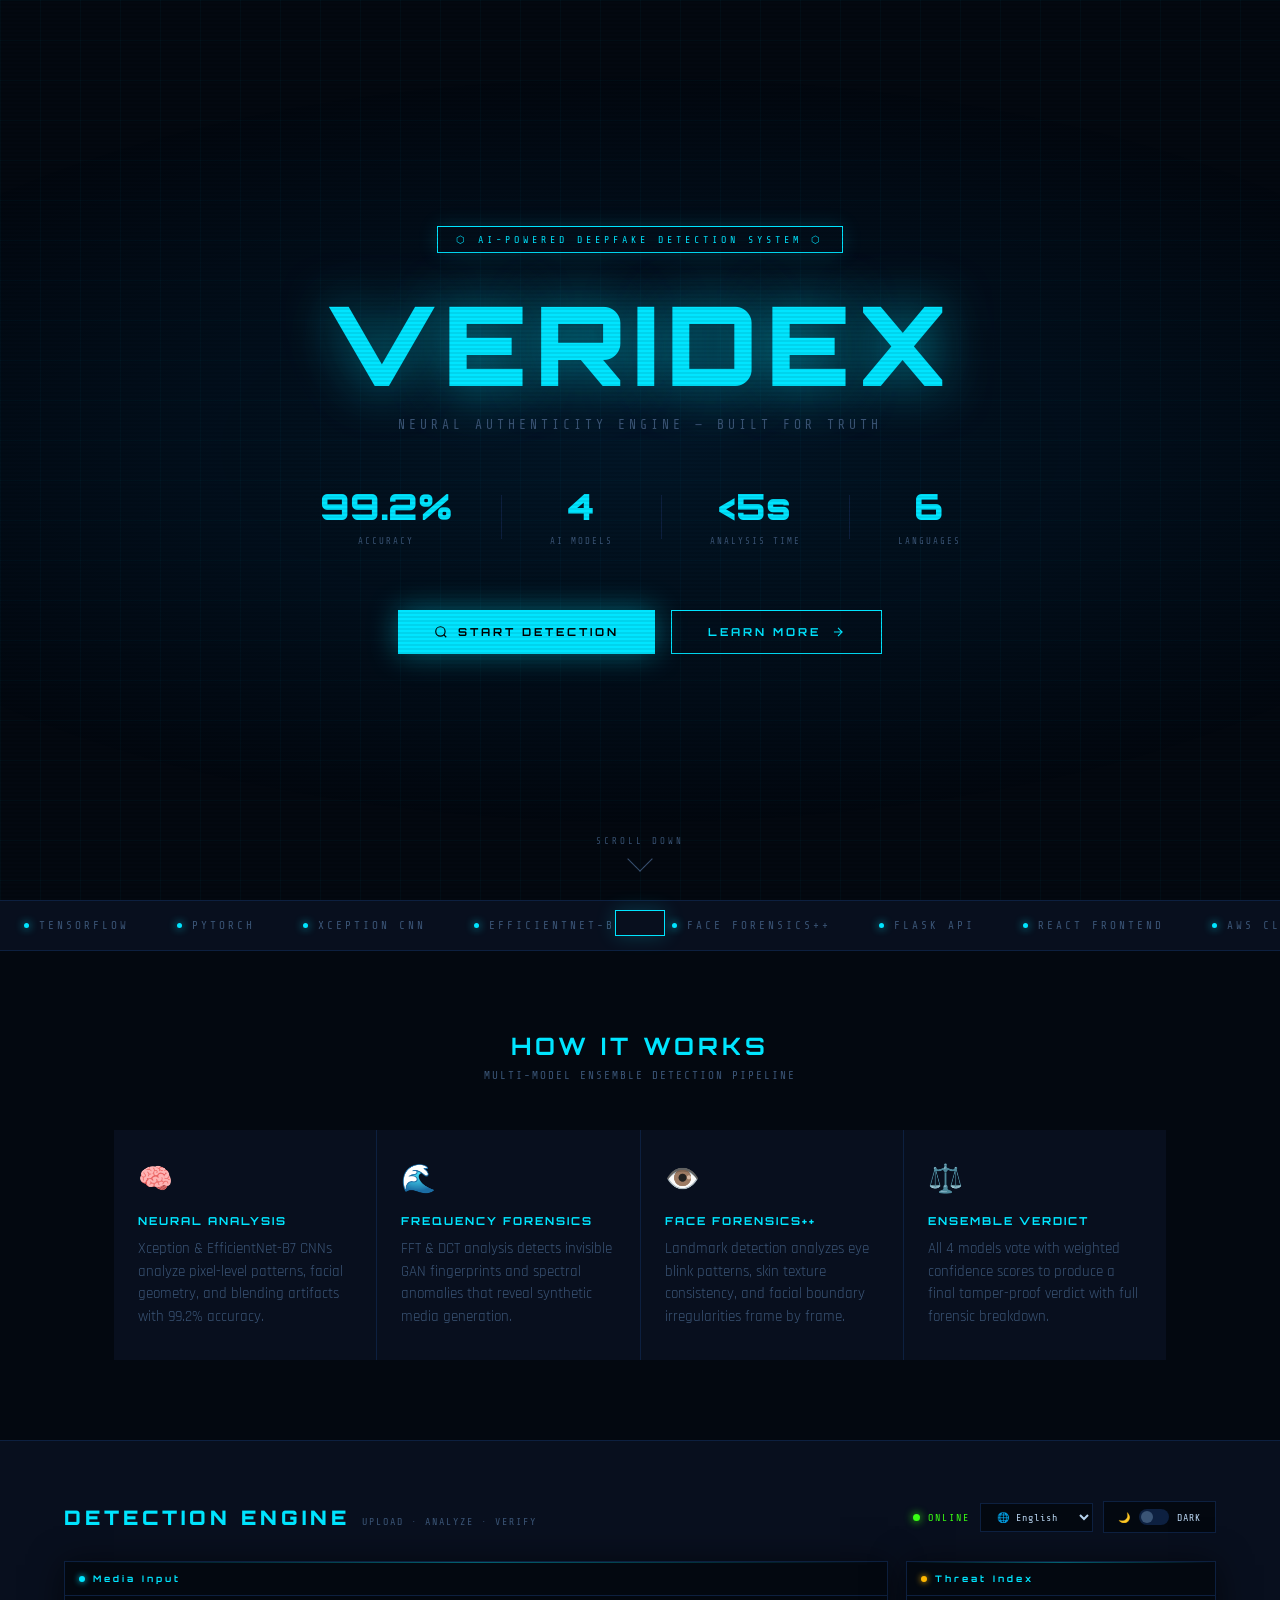
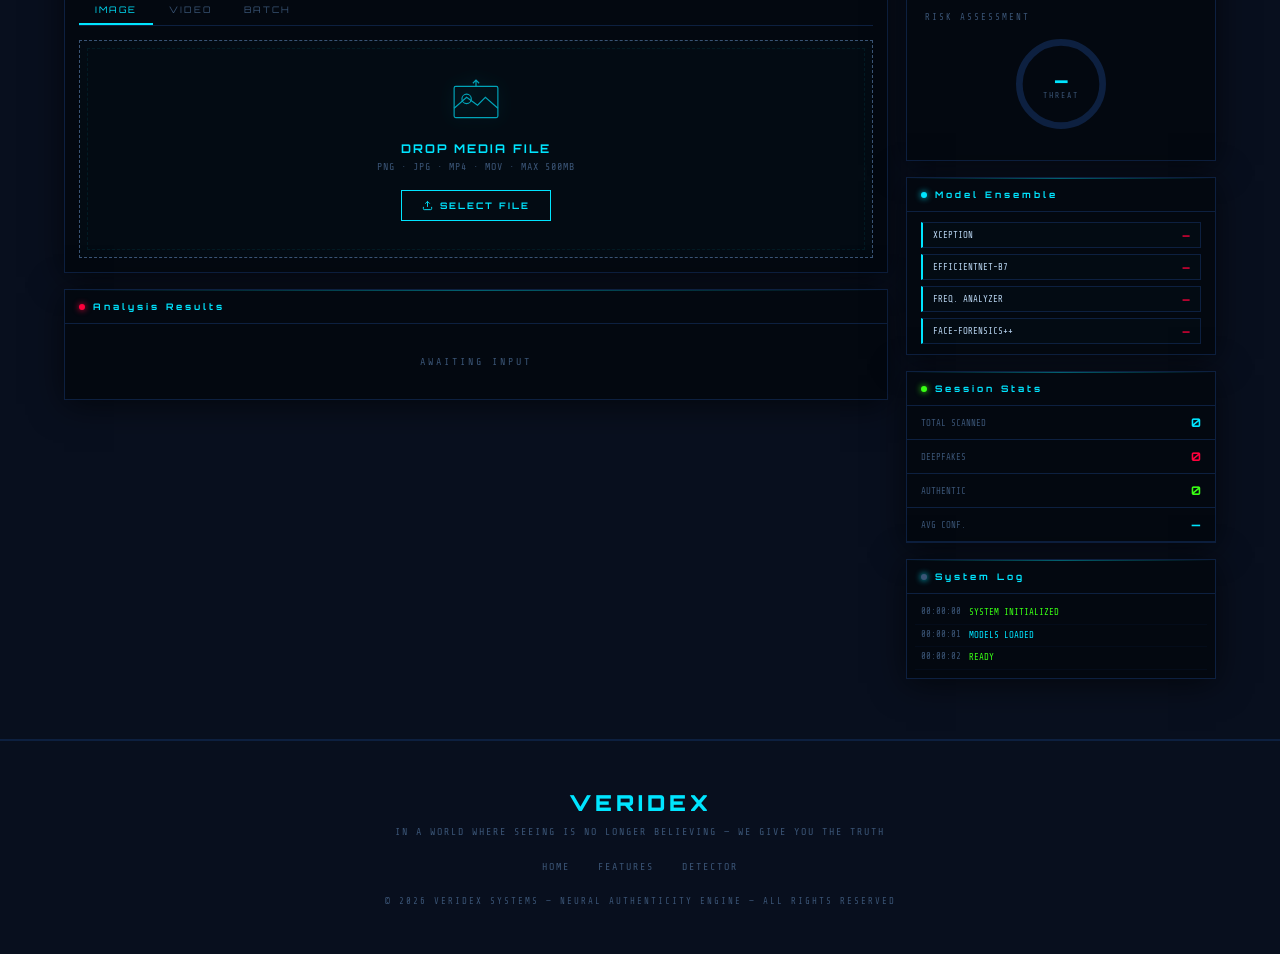
==== commit 3af16141: "Update index.html" ====
--- a/index.html
+++ b/index.html
@@ -3,384 +3,269 @@
 <head>
 <meta charset="UTF-8">
 <meta name="viewport" content="width=device-width, initial-scale=1.0">
-<title>VERIDEX — Deepfake Detection System</title>
+<title>VERIDEX — AI Deepfake Detection System</title>
 <link href="https://fonts.googleapis.com/css2?family=Share+Tech+Mono&family=Rajdhani:wght@300;400;600;700&family=Orbitron:wght@400;700;900&display=swap" rel="stylesheet">
 <style>
-  /* ── DARK THEME (default) ── */
-  [data-theme="dark"] {
-    --bg: #030810;
-    --panel: #080f1e;
-    --border: #0d2040;
-    --accent: #00e5ff;
-    --accent2: #ff003c;
-    --accent3: #39ff14;
-    --warn: #ffb700;
-    --text: #b8d4f0;
-    --muted: #3a5475;
-    --header-bg: rgba(3,8,16,0.95);
-    --scanline: rgba(0,0,0,0.08);
-    --grid-color: rgba(0,229,255,0.03);
-    --upload-bg: rgba(0,229,255,0.01);
-    --upload-hover: rgba(0,229,255,0.04);
-    --log-bg: #030810;
-    --shadow: 0 4px 24px rgba(0,0,0,0.5);
-  }
-
-  /* ── LIGHT THEME ── */
-  [data-theme="light"] {
-    --bg: #f0f4ff;
-    --panel: #ffffff;
-    --border: #d0ddf0;
-    --accent: #0077aa;
-    --accent2: #cc0030;
-    --accent3: #1a9900;
-    --warn: #cc8800;
-    --text: #1a2a4a;
-    --muted: #7a99bb;
-    --header-bg: rgba(240,244,255,0.95);
-    --scanline: rgba(0,0,0,0);
-    --grid-color: rgba(0,119,170,0.04);
-    --upload-bg: rgba(0,119,170,0.02);
-    --upload-hover: rgba(0,119,170,0.06);
-    --log-bg: #f8faff;
-    --shadow: 0 4px 24px rgba(0,50,120,0.1);
-    --glow: 0 0 12px rgba(0,119,170,0.2);
-    --glow2: 0 0 12px rgba(204,0,48,0.2);
-  }
-
-  [data-theme="light"] body::before { display: none; }
-  [data-theme="light"] .logo-mark { text-shadow: none; }
-  [data-theme="light"] .panel::before { opacity: 0.3; }
-  [data-theme="light"] body { background-image: radial-gradient(ellipse 80% 50% at 50% -20%, rgba(0,100,200,0.06) 0%, transparent 60%); }
-
-  *, *::before, *::after { box-sizing: border-box; margin: 0; padding: 0; }
-
-  body {
-    background: var(--bg);
-    color: var(--text);
-    font-family: 'Rajdhani', sans-serif;
-    min-height: 100vh;
-    overflow-x: hidden;
-    transition: background 0.3s, color 0.3s;
-  }
-
-  body::before {
-    content: '';
-    position: fixed; inset: 0;
-    background: repeating-linear-gradient(0deg, transparent, transparent 2px, var(--scanline) 2px, var(--scanline) 4px);
-    pointer-events: none; z-index: 9999;
-  }
-
-  body::after {
-    content: '';
-    position: fixed; inset: 0;
-    background-image: linear-gradient(var(--grid-color) 1px, transparent 1px), linear-gradient(90deg, var(--grid-color) 1px, transparent 1px);
-    background-size: 40px 40px;
-    pointer-events: none; z-index: 0;
-  }
-
-  .container { position: relative; z-index: 1; max-width: 1200px; margin: 0 auto; padding: 0 24px 60px; }
-
-  /* ── HEADER ── */
-  header {
-    display: flex; align-items: center; justify-content: space-between;
-    padding: 20px 0 16px;
-    border-bottom: 1px solid var(--border);
-    margin-bottom: 32px;
-    flex-wrap: wrap; gap: 12px;
-  }
-
-  .logo { display: flex; align-items: baseline; gap: 10px; flex-wrap: wrap; }
-
-  .logo-mark {
-    font-family: 'Orbitron', monospace; font-size: clamp(20px, 5vw, 28px); font-weight: 900;
-    color: var(--accent); text-shadow: 0 0 30px rgba(0,229,255,0.6); letter-spacing: 4px;
-    animation: glitch 8s infinite;
-  }
-
-  @keyframes glitch {
-    0%,95%,100% { text-shadow: 0 0 30px rgba(0,229,255,0.6); }
-    96% { text-shadow: -2px 0 rgba(255,0,60,0.8), 2px 0 rgba(0,229,255,0.8); }
-    97% { text-shadow: 2px 0 rgba(255,0,60,0.8), -2px 0 rgba(0,229,255,0.8); }
-  }
-
-  [data-theme="light"] .logo-mark { animation: none; }
-
-  .logo-sub { font-family: 'Share Tech Mono', monospace; font-size: 10px; color: var(--muted); letter-spacing: 3px; }
-
-  .header-controls { display: flex; align-items: center; gap: 10px; flex-wrap: wrap; }
-
-  /* LANGUAGE SELECTOR */
-  .lang-select {
-    background: var(--panel); border: 1px solid var(--border); color: var(--text);
-    font-family: 'Share Tech Mono', monospace; font-size: 10px; letter-spacing: 1px;
-    padding: 6px 10px; cursor: pointer; outline: none; transition: all 0.2s;
-  }
-  .lang-select:hover { border-color: var(--accent); }
-
-  /* THEME TOGGLE */
-  .theme-toggle {
-    display: flex; align-items: center; gap: 8px;
-    background: var(--panel); border: 1px solid var(--border);
-    padding: 6px 12px; cursor: pointer; transition: all 0.2s;
-    font-family: 'Share Tech Mono', monospace; font-size: 10px; color: var(--text);
-  }
-  .theme-toggle:hover { border-color: var(--accent); color: var(--accent); }
-
-  .toggle-track {
-    width: 32px; height: 16px; background: var(--border); border-radius: 8px;
-    position: relative; transition: background 0.3s;
-  }
-  [data-theme="light"] .toggle-track { background: var(--accent); }
-
-  .toggle-thumb {
-    position: absolute; top: 2px; left: 2px;
-    width: 12px; height: 12px; border-radius: 50%;
-    background: var(--muted); transition: all 0.3s;
-  }
-  [data-theme="light"] .toggle-thumb { left: 18px; background: #fff; }
-
-  .status-bar { display: flex; align-items: center; gap: 12px; }
-  .status-dot { width: 8px; height: 8px; border-radius: 50%; background: var(--accent3); box-shadow: 0 0 10px var(--accent3); animation: pulse 2s infinite; }
-  @keyframes pulse { 0%,100% { opacity: 1; } 50% { opacity: 0.3; } }
-  .status-text { font-family: 'Share Tech Mono', monospace; font-size: 11px; color: var(--accent3); letter-spacing: 2px; }
-
-  /* ── MAIN GRID ── */
-  .main-grid { display: grid; grid-template-columns: 1fr 340px; gap: 20px; }
-
-  /* ── PANELS ── */
-  .panel {
-    background: var(--panel); border: 1px solid var(--border);
-    position: relative; overflow: hidden;
-    box-shadow: var(--shadow); transition: background 0.3s, border 0.3s;
-  }
-  .panel::before {
-    content: ''; position: absolute; top: 0; left: 0; right: 0; height: 1px;
-    background: linear-gradient(90deg, transparent, var(--accent), transparent); opacity: 0.5;
-  }
-  .panel-header { display: flex; align-items: center; gap: 10px; padding: 12px 16px; border-bottom: 1px solid var(--border); }
-  .panel-title { font-family: 'Orbitron', monospace; font-size: 10px; font-weight: 700; letter-spacing: 3px; color: var(--accent); text-transform: uppercase; }
-  .panel-icon { width: 6px; height: 6px; border-radius: 50%; background: var(--accent); box-shadow: 0 0 8px var(--accent); }
-
-  /* ── UPLOAD ── */
-  .upload-zone {
-    margin: 20px; border: 1px dashed var(--muted); padding: 40px 20px;
-    text-align: center; cursor: pointer; transition: all 0.3s; position: relative;
-    background: var(--upload-bg);
-  }
-  .upload-zone:hover, .upload-zone.dragover {
-    border-color: var(--accent); background: var(--upload-hover);
-    box-shadow: inset 0 0 40px rgba(0,229,255,0.05), 0 0 20px rgba(0,229,255,0.1);
-  }
-  .upload-zone::after { content: ''; position: absolute; inset: 8px; border: 1px dashed rgba(0,229,255,0.08); pointer-events: none; }
-  .upload-icon { width: 56px; height: 56px; margin: 0 auto 16px; }
-  .upload-icon svg { width: 56px; height: 56px; stroke: var(--accent); opacity: 0.7; filter: drop-shadow(0 0 8px rgba(0,229,255,0.4)); }
-  .upload-title { font-family: 'Orbitron', monospace; font-size: 13px; font-weight: 700; color: var(--accent); letter-spacing: 2px; margin-bottom: 6px; }
-  .upload-sub { font-family: 'Share Tech Mono', monospace; font-size: 11px; color: var(--muted); letter-spacing: 1px; margin-bottom: 20px; }
-
-  .tab-row { display: flex; gap: 1px; margin: 0 20px; border-bottom: 1px solid var(--border); }
-  .tab { padding: 9px 20px; font-family: 'Orbitron', monospace; font-size: 9px; letter-spacing: 2px; color: var(--muted); cursor: pointer; border-bottom: 2px solid transparent; transition: all 0.2s; }
-  .tab.active { color: var(--accent); border-bottom-color: var(--accent); }
-
-  /* ── BUTTONS ── */
-  .btn {
-    display: inline-flex; align-items: center; gap: 8px; padding: 10px 22px;
-    background: transparent; border: 1px solid var(--accent); color: var(--accent);
-    font-family: 'Orbitron', monospace; font-size: 9px; font-weight: 700; letter-spacing: 2px;
-    cursor: pointer; transition: all 0.2s; text-transform: uppercase; position: relative; overflow: hidden;
-  }
-  .btn::before { content: ''; position: absolute; inset: 0; background: var(--accent); opacity: 0; transition: opacity 0.2s; }
-  .btn:hover::before { opacity: 0.1; }
-  .btn:hover { box-shadow: 0 0 20px rgba(0,229,255,0.3); }
-  .btn.danger { border-color: var(--accent2); color: var(--accent2); }
-  .btn.danger:hover { box-shadow: 0 0 20px rgba(255,0,60,0.3); }
-  .btn.danger::before { background: var(--accent2); }
-  .btn.share-btn { border-color: var(--warn); color: var(--warn); }
-  .btn.share-btn:hover { box-shadow: 0 0 20px rgba(255,183,0,0.3); }
-  .btn.share-btn::before { background: var(--warn); }
-
-  /* ── PREVIEW ── */
-  .preview-area { margin: 20px; display: none; }
-  .preview-area.active { display: block; }
-  .preview-frame {
-    border: 1px solid var(--border); background: #000; aspect-ratio: 16/9;
-    display: flex; align-items: center; justify-content: center; overflow: hidden; position: relative; margin-bottom: 14px;
-  }
-  .preview-frame img, .preview-frame video { max-width: 100%; max-height: 100%; object-fit: contain; }
-  .scan-overlay { position: absolute; inset: 0; pointer-events: none; display: none; }
-  .scan-overlay.active { display: block; }
-  .scan-line-anim { position: absolute; left: 0; right: 0; height: 2px; background: linear-gradient(90deg, transparent, var(--accent), transparent); box-shadow: 0 0 10px var(--accent); animation: scandown 2s linear infinite; }
-  @keyframes scandown { 0% { top: 0%; } 100% { top: 100%; } }
-  .corner { position: absolute; width: 16px; height: 16px; }
-  .corner.tl { top: 8px; left: 8px; border-top: 2px solid var(--accent); border-left: 2px solid var(--accent); }
-  .corner.tr { top: 8px; right: 8px; border-top: 2px solid var(--accent); border-right: 2px solid var(--accent); }
-  .corner.bl { bottom: 8px; left: 8px; border-bottom: 2px solid var(--accent); border-left: 2px solid var(--accent); }
-  .corner.br { bottom: 8px; right: 8px; border-bottom: 2px solid var(--accent); border-right: 2px solid var(--accent); }
-
-  .action-row { display: flex; gap: 10px; flex-wrap: wrap; }
-
-  /* ── ANALYZING ── */
-  .analyzing-state { display: none; text-align: center; padding: 36px 20px; }
-  .analyzing-state.active { display: block; }
-  .analyze-spinner { width: 56px; height: 56px; margin: 0 auto 16px; border: 2px solid var(--border); border-top-color: var(--accent); border-radius: 50%; animation: spin 1s linear infinite; }
-  @keyframes spin { to { transform: rotate(360deg); } }
-  .analyze-text { font-family: 'Share Tech Mono', monospace; font-size: 11px; color: var(--accent); letter-spacing: 3px; }
-  .analyze-sub { font-family: 'Share Tech Mono', monospace; font-size: 9px; color: var(--muted); letter-spacing: 2px; margin-top: 8px; }
-
-  /* ── RESULTS ── */
-  .results-section { margin: 20px; display: none; }
-  .results-section.active { display: block; }
-
-  .verdict-box { padding: 20px; border: 1px solid var(--border); margin-bottom: 16px; position: relative; text-align: center; background: rgba(0,0,0,0.1); }
-  .verdict-box.real { border-color: var(--accent3); box-shadow: 0 0 30px rgba(57,255,20,0.1); }
-  .verdict-box.fake { border-color: var(--accent2); box-shadow: 0 0 30px rgba(255,0,60,0.15); }
-  .verdict-label { font-family: 'Share Tech Mono', monospace; font-size: 10px; letter-spacing: 4px; color: var(--muted); margin-bottom: 6px; }
-  .verdict-text { font-family: 'Orbitron', monospace; font-size: clamp(22px, 5vw, 32px); font-weight: 900; letter-spacing: 4px; }
-  .verdict-text.real { color: var(--accent3); text-shadow: 0 0 20px rgba(57,255,20,0.5); }
-  .verdict-text.fake { color: var(--accent2); text-shadow: 0 0 20px rgba(255,0,60,0.5); }
-
-  .confidence-block { margin-bottom: 16px; }
-  .conf-label-row { display: flex; justify-content: space-between; margin-bottom: 5px; }
-  .conf-label { font-family: 'Share Tech Mono', monospace; font-size: 10px; letter-spacing: 2px; color: var(--muted); }
-  .conf-pct { font-family: 'Orbitron', monospace; font-size: 12px; font-weight: 700; }
-  .conf-pct.high { color: var(--accent2); }
-  .conf-bar { height: 5px; background: var(--border); overflow: hidden; }
-  .conf-fill { height: 100%; transition: width 1.5s cubic-bezier(0.16,1,0.3,1); }
-  .conf-fill.fake-fill { background: linear-gradient(90deg, #ff003c, #ff6b8a); box-shadow: 0 0 10px rgba(255,0,60,0.5); }
-  .conf-fill.real-fill { background: linear-gradient(90deg, #39ff14, #7fff5f); box-shadow: 0 0 10px rgba(57,255,20,0.5); }
-
-  .metrics-grid { display: grid; grid-template-columns: 1fr 1fr; gap: 1px; background: var(--border); margin-bottom: 16px; }
-  .metric-cell { background: var(--panel); padding: 12px 14px; }
-  .metric-name { font-family: 'Share Tech Mono', monospace; font-size: 9px; letter-spacing: 2px; color: var(--muted); margin-bottom: 3px; }
-  .metric-value { font-family: 'Orbitron', monospace; font-size: 11px; font-weight: 700; color: var(--text); }
-  .metric-value.flag { color: var(--warn); }
-  .metric-value.safe { color: var(--accent3); }
-  .metric-value.danger { color: var(--accent2); }
-
-  /* ── SHARE MODAL ── */
-  .modal-overlay {
-    display: none; position: fixed; inset: 0; background: rgba(0,0,0,0.7);
-    z-index: 10000; align-items: center; justify-content: center; padding: 20px;
-  }
-  .modal-overlay.active { display: flex; }
-  .modal {
-    background: var(--panel); border: 1px solid var(--accent); max-width: 480px; width: 100%;
-    padding: 28px; position: relative; box-shadow: 0 0 40px rgba(0,229,255,0.2);
-    animation: modalIn 0.3s ease;
-  }
-  @keyframes modalIn { from { opacity: 0; transform: scale(0.95); } to { opacity: 1; transform: scale(1); } }
-  .modal-title { font-family: 'Orbitron', monospace; font-size: 13px; font-weight: 700; color: var(--accent); letter-spacing: 3px; margin-bottom: 20px; }
-  .modal-close { position: absolute; top: 16px; right: 16px; background: none; border: none; color: var(--muted); font-size: 20px; cursor: pointer; line-height: 1; }
-  .modal-close:hover { color: var(--accent2); }
-
-  .share-result-card {
-    background: var(--bg); border: 1px solid var(--border); padding: 16px; margin-bottom: 16px;
-  }
-  .share-result-row { display: flex; justify-content: space-between; margin-bottom: 8px; }
-  .share-result-label { font-family: 'Share Tech Mono', monospace; font-size: 10px; color: var(--muted); }
-  .share-result-val { font-family: 'Orbitron', monospace; font-size: 11px; font-weight: 700; color: var(--text); }
-
-  .share-buttons { display: flex; gap: 10px; flex-wrap: wrap; }
-
-  .copy-link-row { display: flex; gap: 8px; margin-bottom: 16px; }
-  .copy-input {
-    flex: 1; background: var(--bg); border: 1px solid var(--border); color: var(--text);
-    font-family: 'Share Tech Mono', monospace; font-size: 10px; padding: 8px 12px; outline: none;
-  }
-
-  /* ── SIDEBAR ── */
-  .sidebar { display: flex; flex-direction: column; gap: 20px; }
-
-  .threat-meter-panel { padding: 16px 20px; }
-  .threat-label { font-family: 'Share Tech Mono', monospace; font-size: 10px; color: var(--muted); letter-spacing: 2px; margin-bottom: 12px; }
-  .radial-container { display: flex; justify-content: center; margin-bottom: 12px; }
-  .radial-svg { width: 110px; height: 110px; transform: rotate(-90deg); }
-  .radial-bg { fill: none; stroke: var(--border); stroke-width: 8; }
-  .radial-fill { fill: none; stroke-width: 8; stroke-linecap: butt; transition: stroke-dashoffset 1.5s cubic-bezier(0.16,1,0.3,1), stroke 0.5s; }
-  .radial-wrap { position: relative; width: 110px; height: 110px; }
-  .radial-text { font-family: 'Orbitron', monospace; font-size: 20px; font-weight: 900; color: var(--accent); text-align: center; }
-  .radial-sub { font-family: 'Share Tech Mono', monospace; font-size: 8px; color: var(--muted); letter-spacing: 2px; text-align: center; }
-
-  .model-badges { padding: 12px 16px; display: flex; flex-direction: column; gap: 7px; }
-  .model-badge { display: flex; align-items: center; justify-content: space-between; padding: 7px 10px; background: var(--upload-bg); border: 1px solid var(--border); border-left: 2px solid var(--accent); }
-  .model-name { font-family: 'Share Tech Mono', monospace; font-size: 10px; color: var(--text); }
-  .model-score { font-family: 'Orbitron', monospace; font-size: 11px; font-weight: 700; color: var(--accent2); }
-  .model-score.safe { color: var(--accent3); }
-
-  .stat-row { display: flex; align-items: center; justify-content: space-between; padding: 10px 16px; border-bottom: 1px solid var(--border); }
-  .stat-label { font-family: 'Share Tech Mono', monospace; font-size: 10px; color: var(--muted); }
-  .stat-val { font-family: 'Orbitron', monospace; font-size: 13px; font-weight: 700; color: var(--accent); }
-
-  .log-list { padding: 10px; max-height: 180px; overflow-y: auto; background: var(--log-bg); }
-  .log-list::-webkit-scrollbar { width: 3px; }
-  .log-list::-webkit-scrollbar-thumb { background: var(--muted); }
-  .log-entry { display: flex; gap: 8px; padding: 5px 6px; border-bottom: 1px solid rgba(13,32,64,0.3); animation: fadeIn 0.3s ease; }
-  @keyframes fadeIn { from { opacity: 0; transform: translateX(-4px); } to { opacity: 1; transform: none; } }
-  .log-time { font-family: 'Share Tech Mono', monospace; font-size: 9px; color: var(--muted); white-space: nowrap; padding-top: 1px; }
-  .log-msg { font-family: 'Share Tech Mono', monospace; font-size: 10px; line-height: 1.5; }
-  .log-msg.ok { color: var(--accent3); }
-  .log-msg.warn { color: var(--warn); }
-  .log-msg.err { color: var(--accent2); }
-  .log-msg.info { color: var(--accent); }
-
-  /* ── FOOTER ── */
-  footer { margin-top: 36px; padding-top: 16px; border-top: 1px solid var(--border); display: flex; justify-content: space-between; align-items: center; flex-wrap: wrap; gap: 10px; }
-  .footer-text { font-family: 'Share Tech Mono', monospace; font-size: 9px; color: var(--muted); letter-spacing: 2px; }
-  .tech-tags { display: flex; gap: 6px; flex-wrap: wrap; }
-  .tech-tag { font-family: 'Share Tech Mono', monospace; font-size: 9px; color: var(--muted); letter-spacing: 1px; padding: 3px 7px; border: 1px solid var(--border); }
-
-  #fileInput { display: none; }
-
-  /* ── TOAST ── */
-  .toast {
-    position: fixed; bottom: 24px; left: 50%; transform: translateX(-50%) translateY(60px);
-    background: var(--panel); border: 1px solid var(--accent); color: var(--accent);
-    font-family: 'Share Tech Mono', monospace; font-size: 11px; letter-spacing: 2px;
-    padding: 12px 24px; z-index: 99999; transition: transform 0.3s; pointer-events: none;
-    box-shadow: 0 0 20px rgba(0,229,255,0.2);
-  }
-  .toast.show { transform: translateX(-50%) translateY(0); }
-
-  /* ── MOBILE RESPONSIVE ── */
-  @media (max-width: 860px) {
-    .main-grid { grid-template-columns: 1fr; }
-    .sidebar { flex-direction: row; flex-wrap: wrap; }
-    .sidebar .panel { flex: 1; min-width: 260px; }
-    header { flex-direction: column; align-items: flex-start; }
-    .header-controls { width: 100%; justify-content: space-between; }
-  }
-
-  @media (max-width: 560px) {
-    .container { padding: 0 14px 40px; }
-    .logo-mark { font-size: 22px; }
-    .tab { padding: 8px 14px; font-size: 8px; }
-    .action-row { flex-direction: column; }
-    .btn { justify-content: center; }
-    .metrics-grid { grid-template-columns: 1fr; }
-    .share-buttons { flex-direction: column; }
-    .sidebar { flex-direction: column; }
-    .sidebar .panel { min-width: unset; }
-    .version { display: none; }
-    .tech-tags { display: none; }
-  }
+[data-theme="dark"]{--bg:#030810;--panel:#080f1e;--border:#0d2040;--accent:#00e5ff;--accent2:#ff003c;--accent3:#39ff14;--warn:#ffb700;--text:#b8d4f0;--muted:#3a5475;--grid:rgba(0,229,255,0.03);--scanline:rgba(0,0,0,0.07);--upload-bg:rgba(0,229,255,0.01);--upload-hover:rgba(0,229,255,0.05);--shadow:0 4px 32px rgba(0,0,0,0.6)}
+[data-theme="light"]{--bg:#eef3ff;--panel:#fff;--border:#ccd9f0;--accent:#0066cc;--accent2:#cc0030;--accent3:#1a8800;--warn:#bb7700;--text:#1a2a4a;--muted:#7090bb;--grid:rgba(0,100,200,0.04);--scanline:rgba(0,0,0,0);--upload-bg:rgba(0,102,204,0.02);--upload-hover:rgba(0,102,204,0.06);--shadow:0 4px 24px rgba(0,40,120,0.1)}
+[data-theme="light"] body::before{display:none}
+[data-theme="light"] .logo-mark,.hero-title{animation:none!important}
+*,*::before,*::after{box-sizing:border-box;margin:0;padding:0}
+html{scroll-behavior:smooth}
+body{background:var(--bg);color:var(--text);font-family:'Rajdhani',sans-serif;min-height:100vh;overflow-x:hidden;transition:background .3s,color .3s}
+body::before{content:'';position:fixed;inset:0;pointer-events:none;z-index:9000;background:repeating-linear-gradient(0deg,transparent,transparent 2px,var(--scanline) 2px,var(--scanline) 4px)}
+body::after{content:'';position:fixed;inset:0;pointer-events:none;z-index:0;background-image:linear-gradient(var(--grid) 1px,transparent 1px),linear-gradient(90deg,var(--grid) 1px,transparent 1px);background-size:40px 40px}
+
+/* HERO */
+.hero{position:relative;z-index:1;min-height:100vh;display:flex;flex-direction:column;align-items:center;justify-content:center;text-align:center;padding:60px 24px 80px;background:radial-gradient(ellipse 100% 60% at 50% 50%,rgba(0,120,200,0.12) 0%,transparent 70%)}
+.hero-badge{font-family:'Share Tech Mono',monospace;font-size:10px;letter-spacing:4px;color:var(--accent);border:1px solid var(--accent);padding:7px 18px;margin-bottom:36px;animation:fadeUp .8s ease both;box-shadow:0 0 20px rgba(0,229,255,0.15)}
+.hero-title{font-family:'Orbitron',monospace;font-size:clamp(48px,12vw,110px);font-weight:900;letter-spacing:8px;color:var(--accent);text-shadow:0 0 50px rgba(0,229,255,0.5),0 0 100px rgba(0,229,255,0.2);animation:fadeUp .8s .1s ease both,glitch 8s 3s infinite;line-height:1;margin-bottom:18px}
+@keyframes glitch{0%,94%,100%{text-shadow:0 0 50px rgba(0,229,255,0.5),0 0 100px rgba(0,229,255,0.2)}95%{text-shadow:-3px 0 rgba(255,0,60,.9),3px 0 rgba(0,229,255,.9)}96%{text-shadow:3px 0 rgba(255,0,60,.9),-3px 0 rgba(0,229,255,.9)}}
+.hero-sub{font-family:'Share Tech Mono',monospace;font-size:clamp(9px,2vw,13px);letter-spacing:4px;color:var(--muted);margin-bottom:52px;animation:fadeUp .8s .2s ease both}
+.hero-stats{display:flex;gap:48px;justify-content:center;flex-wrap:wrap;margin-bottom:60px;animation:fadeUp .8s .3s ease both}
+.hero-stat{text-align:center}
+.hero-stat-val{font-family:'Orbitron',monospace;font-size:clamp(24px,4vw,36px);font-weight:900;color:var(--accent);display:block}
+.hero-stat-label{font-family:'Share Tech Mono',monospace;font-size:9px;color:var(--muted);letter-spacing:2px;margin-top:4px}
+.hero-div{width:1px;height:44px;background:var(--border);align-self:center}
+.hero-cta{display:flex;gap:16px;flex-wrap:wrap;justify-content:center;animation:fadeUp .8s .4s ease both}
+.btn-hero{display:inline-flex;align-items:center;gap:10px;padding:14px 36px;font-family:'Orbitron',monospace;font-size:11px;font-weight:700;letter-spacing:3px;cursor:pointer;transition:all .25s;text-transform:uppercase;text-decoration:none;border:none}
+.btn-hero.primary{background:var(--accent);color:#000;box-shadow:0 0 30px rgba(0,229,255,0.4)}
+.btn-hero.primary:hover{box-shadow:0 0 50px rgba(0,229,255,0.7);transform:translateY(-2px)}
+.btn-hero.outline{background:transparent;color:var(--accent);border:1px solid var(--accent)}
+.btn-hero.outline:hover{background:rgba(0,229,255,0.08);box-shadow:0 0 20px rgba(0,229,255,0.2)}
+.scroll-hint{position:absolute;bottom:32px;left:50%;transform:translateX(-50%);display:flex;flex-direction:column;align-items:center;gap:8px;font-family:'Share Tech Mono',monospace;font-size:9px;color:var(--muted);letter-spacing:3px;animation:bounce 2s infinite}
+@keyframes bounce{0%,100%{transform:translateX(-50%) translateY(0)}50%{transform:translateX(-50%) translateY(6px)}}
+.scroll-arr{width:18px;height:18px;border-right:1px solid var(--muted);border-bottom:1px solid var(--muted);transform:rotate(45deg);margin-top:-4px}
+@keyframes fadeUp{from{opacity:0;transform:translateY(20px)}to{opacity:1;transform:none}}
+
+/* TECH STRIP */
+.tech-strip{position:relative;z-index:1;border-top:1px solid var(--border);border-bottom:1px solid var(--border);background:var(--panel);padding:18px 0;overflow:hidden}
+.tech-inner{display:flex;gap:48px;animation:scrollx 22s linear infinite;width:max-content;padding:0 24px}
+@keyframes scrollx{from{transform:translateX(0)}to{transform:translateX(-50%)}}
+.tech-item{font-family:'Share Tech Mono',monospace;font-size:11px;color:var(--muted);letter-spacing:3px;white-space:nowrap;display:flex;align-items:center;gap:10px}
+.tdot{width:5px;height:5px;border-radius:50%;background:var(--accent);box-shadow:0 0 8px var(--accent);flex-shrink:0}
+
+/* FEATURES */
+.section{position:relative;z-index:1;max-width:1100px;margin:0 auto;padding:80px 24px}
+.section-title{font-family:'Orbitron',monospace;font-size:clamp(16px,3vw,24px);font-weight:700;color:var(--accent);letter-spacing:4px;text-align:center;margin-bottom:8px}
+.section-sub{font-family:'Share Tech Mono',monospace;font-size:11px;color:var(--muted);letter-spacing:2px;text-align:center;margin-bottom:48px}
+.features-grid{display:grid;grid-template-columns:repeat(auto-fit,minmax(240px,1fr));gap:1px;background:var(--border)}
+.feature-card{background:var(--panel);padding:32px 24px;transition:background .2s;position:relative;overflow:hidden}
+.feature-card::before{content:'';position:absolute;top:0;left:0;right:0;height:2px;background:linear-gradient(90deg,transparent,var(--accent),transparent);opacity:0;transition:opacity .3s}
+.feature-card:hover{background:rgba(0,229,255,0.02)}
+.feature-card:hover::before{opacity:1}
+.fi{font-size:28px;margin-bottom:16px;display:block}
+.ft{font-family:'Orbitron',monospace;font-size:11px;font-weight:700;color:var(--accent);letter-spacing:2px;margin-bottom:10px}
+.fd{font-size:15px;color:var(--muted);line-height:1.5}
+
+/* DETECTOR */
+.det-section{position:relative;z-index:1;background:var(--panel);border-top:1px solid var(--border);border-bottom:1px solid var(--border)}
+.det-inner{max-width:1200px;margin:0 auto;padding:60px 24px}
+.det-topbar{display:flex;align-items:center;justify-content:space-between;margin-bottom:28px;flex-wrap:wrap;gap:12px}
+.det-title-block{display:flex;align-items:baseline;gap:12px;flex-wrap:wrap}
+.det-title{font-family:'Orbitron',monospace;font-size:clamp(14px,3vw,20px);font-weight:900;color:var(--accent);letter-spacing:4px}
+.det-sub{font-family:'Share Tech Mono',monospace;font-size:10px;color:var(--muted);letter-spacing:2px}
+.topbar-right{display:flex;align-items:center;gap:10px;flex-wrap:wrap}
+.status-pill{display:flex;align-items:center;gap:8px;font-family:'Share Tech Mono',monospace;font-size:10px;color:var(--accent3);letter-spacing:2px}
+.sdot{width:7px;height:7px;border-radius:50%;background:var(--accent3);box-shadow:0 0 8px var(--accent3);animation:pulse 2s infinite}
+@keyframes pulse{0%,100%{opacity:1}50%{opacity:.3}}
+.lang-sel{background:var(--bg);border:1px solid var(--border);color:var(--text);font-family:'Share Tech Mono',monospace;font-size:10px;letter-spacing:1px;padding:7px 12px;cursor:pointer;outline:none;transition:border .2s}
+.lang-sel:hover{border-color:var(--accent)}
+.theme-btn{display:flex;align-items:center;gap:8px;background:var(--bg);border:1px solid var(--border);color:var(--text);font-family:'Share Tech Mono',monospace;font-size:10px;letter-spacing:1px;padding:7px 14px;cursor:pointer;transition:all .2s}
+.theme-btn:hover{border-color:var(--accent);color:var(--accent)}
+.ttrack{width:30px;height:16px;background:var(--border);border-radius:8px;position:relative;transition:background .3s}
+[data-theme="light"] .ttrack{background:var(--accent)}
+.tthumb{position:absolute;top:2px;left:2px;width:12px;height:12px;border-radius:50%;background:var(--muted);transition:all .3s}
+[data-theme="light"] .tthumb{left:16px;background:#fff}
+
+/* GRID */
+.main-grid{display:grid;grid-template-columns:1fr 310px;gap:18px}
+
+/* PANELS */
+.panel{background:var(--bg);border:1px solid var(--border);position:relative;overflow:hidden;box-shadow:var(--shadow)}
+[data-theme="light"] .panel{background:var(--panel)}
+.panel::after{content:'';position:absolute;top:0;left:0;right:0;height:1px;background:linear-gradient(90deg,transparent,var(--accent),transparent);opacity:.4}
+.ph{display:flex;align-items:center;gap:8px;padding:11px 14px;border-bottom:1px solid var(--border)}
+.ph-title{font-family:'Orbitron',monospace;font-size:9px;font-weight:700;letter-spacing:3px;color:var(--accent)}
+.phdot{width:6px;height:6px;border-radius:50%;background:var(--accent);box-shadow:0 0 6px var(--accent)}
+.tab-row{display:flex;margin:0 14px;border-bottom:1px solid var(--border)}
+.tab{padding:8px 16px;font-family:'Orbitron',monospace;font-size:9px;letter-spacing:2px;color:var(--muted);cursor:pointer;border-bottom:2px solid transparent;transition:all .2s}
+.tab.active{color:var(--accent);border-bottom-color:var(--accent)}
+.upload-zone{margin:14px;border:1px dashed var(--muted);padding:36px 18px;text-align:center;cursor:pointer;transition:all .3s;background:var(--upload-bg);position:relative}
+.upload-zone:hover,.upload-zone.dragover{border-color:var(--accent);background:var(--upload-hover);box-shadow:inset 0 0 40px rgba(0,229,255,0.04),0 0 16px rgba(0,229,255,.1)}
+.upload-zone::after{content:'';position:absolute;inset:7px;border:1px dashed rgba(0,229,255,.07);pointer-events:none}
+.upload-icon svg{width:50px;height:50px;stroke:var(--accent);opacity:.7;filter:drop-shadow(0 0 8px rgba(0,229,255,.35));display:block;margin:0 auto 14px}
+.upload-title{font-family:'Orbitron',monospace;font-size:12px;font-weight:700;color:var(--accent);letter-spacing:2px;margin-bottom:5px}
+.upload-sub{font-family:'Share Tech Mono',monospace;font-size:10px;color:var(--muted);letter-spacing:1px;margin-bottom:18px}
+.btn{display:inline-flex;align-items:center;gap:7px;padding:9px 20px;background:transparent;border:1px solid var(--accent);color:var(--accent);font-family:'Orbitron',monospace;font-size:9px;font-weight:700;letter-spacing:2px;cursor:pointer;transition:all .2s;text-transform:uppercase;position:relative;overflow:hidden}
+.btn::before{content:'';position:absolute;inset:0;background:var(--accent);opacity:0;transition:.2s}
+.btn:hover::before{opacity:.09}
+.btn:hover{box-shadow:0 0 16px rgba(0,229,255,.3)}
+.btn.danger{border-color:var(--accent2);color:var(--accent2)}
+.btn.danger::before{background:var(--accent2)}
+.btn.danger:hover{box-shadow:0 0 16px rgba(255,0,60,.3)}
+.btn.sharebtn{border-color:var(--warn);color:var(--warn)}
+.btn.sharebtn::before{background:var(--warn)}
+.btn.sharebtn:hover{box-shadow:0 0 16px rgba(255,183,0,.3)}
+.preview-area{margin:14px;display:none}
+.preview-area.active{display:block}
+.preview-frame{border:1px solid var(--border);background:#000;aspect-ratio:16/9;display:flex;align-items:center;justify-content:center;overflow:hidden;position:relative;margin-bottom:12px}
+.preview-frame img,.preview-frame video{max-width:100%;max-height:100%;object-fit:contain}
+.scan-overlay{position:absolute;inset:0;pointer-events:none;display:none}
+.scan-overlay.active{display:block}
+.sline{position:absolute;left:0;right:0;height:2px;background:linear-gradient(90deg,transparent,var(--accent),transparent);box-shadow:0 0 10px var(--accent);animation:scandown 2s linear infinite}
+@keyframes scandown{0%{top:0}100%{top:100%}}
+.corner{position:absolute;width:14px;height:14px}
+.corner.tl{top:7px;left:7px;border-top:2px solid var(--accent);border-left:2px solid var(--accent)}
+.corner.tr{top:7px;right:7px;border-top:2px solid var(--accent);border-right:2px solid var(--accent)}
+.corner.bl{bottom:7px;left:7px;border-bottom:2px solid var(--accent);border-left:2px solid var(--accent)}
+.corner.br{bottom:7px;right:7px;border-bottom:2px solid var(--accent);border-right:2px solid var(--accent)}
+.action-row{display:flex;gap:8px;flex-wrap:wrap}
+.analyzing-state{display:none;text-align:center;padding:32px 18px}
+.analyzing-state.active{display:block}
+.aspinner{width:52px;height:52px;margin:0 auto 14px;border:2px solid var(--border);border-top-color:var(--accent);border-radius:50%;animation:spin 1s linear infinite}
+@keyframes spin{to{transform:rotate(360deg)}}
+.atext{font-family:'Share Tech Mono',monospace;font-size:11px;color:var(--accent);letter-spacing:3px}
+.asub{font-family:'Share Tech Mono',monospace;font-size:9px;color:var(--muted);letter-spacing:2px;margin-top:6px}
+.results-section{margin:14px;display:none}
+.results-section.active{display:block}
+.verdict-box{padding:18px;border:1px solid var(--border);margin-bottom:14px;text-align:center}
+.verdict-box.real{border-color:var(--accent3);box-shadow:0 0 24px rgba(57,255,20,.08)}
+.verdict-box.fake{border-color:var(--accent2);box-shadow:0 0 24px rgba(255,0,60,.12)}
+.verdict-label{font-family:'Share Tech Mono',monospace;font-size:9px;letter-spacing:4px;color:var(--muted);margin-bottom:6px}
+.verdict-text{font-family:'Orbitron',monospace;font-size:clamp(20px,4vw,30px);font-weight:900;letter-spacing:4px}
+.verdict-text.real{color:var(--accent3);text-shadow:0 0 16px rgba(57,255,20,.5)}
+.verdict-text.fake{color:var(--accent2);text-shadow:0 0 16px rgba(255,0,60,.5)}
+.cblock{margin-bottom:12px}
+.crow{display:flex;justify-content:space-between;margin-bottom:4px}
+.clabel{font-family:'Share Tech Mono',monospace;font-size:9px;letter-spacing:2px;color:var(--muted)}
+.cpct{font-family:'Orbitron',monospace;font-size:11px;font-weight:700}
+.cbar{height:5px;background:var(--border);overflow:hidden}
+.cfill{height:100%;transition:width 1.5s cubic-bezier(.16,1,.3,1)}
+.cfill.fake-fill{background:linear-gradient(90deg,#ff003c,#ff6b8a);box-shadow:0 0 8px rgba(255,0,60,.5)}
+.cfill.real-fill{background:linear-gradient(90deg,#39ff14,#7fff5f);box-shadow:0 0 8px rgba(57,255,20,.5)}
+.mgrid{display:grid;grid-template-columns:1fr 1fr;gap:1px;background:var(--border);margin-bottom:14px}
+.mcell{background:var(--bg);padding:10px 12px}
+[data-theme="light"] .mcell{background:var(--panel)}
+.mname{font-family:'Share Tech Mono',monospace;font-size:8px;letter-spacing:2px;color:var(--muted);margin-bottom:3px}
+.mval{font-family:'Orbitron',monospace;font-size:10px;font-weight:700;color:var(--text)}
+.mval.flag{color:var(--warn)}.mval.safe{color:var(--accent3)}.mval.danger{color:var(--accent2)}
+.sidebar{display:flex;flex-direction:column;gap:16px}
+.threat-wrap{padding:16px 18px}
+.rsvg{width:100px;height:100px;transform:rotate(-90deg)}
+.rbg{fill:none;stroke:var(--border);stroke-width:8}
+.rfill{fill:none;stroke-width:8;stroke-linecap:butt;transition:stroke-dashoffset 1.5s cubic-bezier(.16,1,.3,1),stroke .5s}
+.rwrap{position:relative;width:100px;height:100px}
+.rtext{font-family:'Orbitron',monospace;font-size:18px;font-weight:900;color:var(--accent);text-align:center}
+.rsub{font-family:'Share Tech Mono',monospace;font-size:8px;color:var(--muted);letter-spacing:2px;text-align:center}
+.mbadges{padding:10px 14px;display:flex;flex-direction:column;gap:6px}
+.mbadge{display:flex;align-items:center;justify-content:space-between;padding:6px 10px;background:var(--upload-bg);border:1px solid var(--border);border-left:2px solid var(--accent)}
+.mbn{font-family:'Share Tech Mono',monospace;font-size:9px;color:var(--text)}
+.mbs{font-family:'Orbitron',monospace;font-size:10px;font-weight:700;color:var(--accent2)}
+.mbs.safe{color:var(--accent3)}
+.srow{display:flex;align-items:center;justify-content:space-between;padding:9px 14px;border-bottom:1px solid var(--border)}
+.slabel{font-family:'Share Tech Mono',monospace;font-size:9px;color:var(--muted)}
+.sval{font-family:'Orbitron',monospace;font-size:12px;font-weight:700;color:var(--accent)}
+.loglist{padding:8px;max-height:150px;overflow-y:auto;background:var(--bg)}
+[data-theme="light"] .loglist{background:#f5f8ff}
+.loglist::-webkit-scrollbar{width:3px}
+.loglist::-webkit-scrollbar-thumb{background:var(--muted)}
+.lentry{display:flex;gap:8px;padding:4px 6px;border-bottom:1px solid rgba(13,32,64,.2);animation:fadeIn .3s}
+@keyframes fadeIn{from{opacity:0;transform:translateX(-4px)}to{opacity:1;transform:none}}
+.ltime{font-family:'Share Tech Mono',monospace;font-size:9px;color:var(--muted);white-space:nowrap}
+.lmsg{font-family:'Share Tech Mono',monospace;font-size:9px;line-height:1.5}
+.lmsg.ok{color:var(--accent3)}.lmsg.warn{color:var(--warn)}.lmsg.err{color:var(--accent2)}.lmsg.info{color:var(--accent)}
+.modal-overlay{display:none;position:fixed;inset:0;background:rgba(0,0,0,.75);z-index:99999;align-items:center;justify-content:center;padding:20px}
+.modal-overlay.active{display:flex}
+.modal{background:var(--panel);border:1px solid var(--accent);max-width:460px;width:100%;padding:28px;position:relative;box-shadow:0 0 40px rgba(0,229,255,.2);animation:modalIn .3s}
+@keyframes modalIn{from{opacity:0;transform:scale(.95)}to{opacity:1;transform:scale(1)}}
+.modal-title{font-family:'Orbitron',monospace;font-size:12px;font-weight:700;color:var(--accent);letter-spacing:3px;margin-bottom:18px}
+.modal-close{position:absolute;top:14px;right:16px;background:none;border:none;color:var(--muted);font-size:18px;cursor:pointer}
+.modal-close:hover{color:var(--accent2)}
+.src{background:var(--bg);border:1px solid var(--border);padding:14px;margin-bottom:14px}
+.srr{display:flex;justify-content:space-between;margin-bottom:7px}
+.srr:last-child{margin:0}
+.srl{font-family:'Share Tech Mono',monospace;font-size:9px;color:var(--muted)}
+.srv{font-family:'Orbitron',monospace;font-size:10px;font-weight:700;color:var(--text)}
+.clink-row{display:flex;gap:8px;margin-bottom:14px}
+.cinput{flex:1;background:var(--bg);border:1px solid var(--border);color:var(--text);font-family:'Share Tech Mono',monospace;font-size:10px;padding:8px 10px;outline:none}
+.sbtns{display:flex;gap:8px;flex-wrap:wrap}
+.toast{position:fixed;bottom:24px;left:50%;transform:translateX(-50%) translateY(60px);background:var(--panel);border:1px solid var(--accent);color:var(--accent);font-family:'Share Tech Mono',monospace;font-size:11px;letter-spacing:2px;padding:12px 24px;z-index:999999;transition:transform .3s;pointer-events:none;box-shadow:0 0 20px rgba(0,229,255,.2)}
+.toast.show{transform:translateX(-50%) translateY(0)}
+.site-footer{position:relative;z-index:1;background:var(--panel);border-top:1px solid var(--border);padding:48px 24px;text-align:center}
+.flogo{font-family:'Orbitron',monospace;font-size:22px;font-weight:900;color:var(--accent);letter-spacing:4px;margin-bottom:10px}
+.ftagline{font-family:'Share Tech Mono',monospace;font-size:10px;color:var(--muted);letter-spacing:2px;margin-bottom:24px}
+.flinks{display:flex;justify-content:center;gap:28px;flex-wrap:wrap;margin-bottom:24px}
+.flink{font-family:'Share Tech Mono',monospace;font-size:10px;color:var(--muted);letter-spacing:2px;text-decoration:none;transition:color .2s;cursor:pointer}
+.flink:hover{color:var(--accent)}
+.fcopy{font-family:'Share Tech Mono',monospace;font-size:9px;color:var(--muted);letter-spacing:2px}
+#fileInput{display:none}
+@media(max-width:860px){.main-grid{grid-template-columns:1fr}.sidebar{flex-direction:row;flex-wrap:wrap}.sidebar .panel{flex:1;min-width:240px}}
+@media(max-width:560px){.det-inner{padding:40px 14px}.hero{padding:60px 16px 80px}.features-grid{grid-template-columns:1fr}.action-row{flex-direction:column}.btn{justify-content:center}.mgrid{grid-template-columns:1fr}.sidebar{flex-direction:column}.sidebar .panel{min-width:unset}.hero-div{display:none}.sbtns{flex-direction:column}.hero-stats{gap:24px}}
 </style>
 </head>
 <body>
-<div class="container">
-
-  <header>
-    <div class="logo">
-      <div class="logo-mark">VERIDEX</div>
-      <div class="logo-sub" data-i18n="subtitle">Neural Authenticity Engine v3.7</div>
-    </div>
-    <div class="header-controls">
-      <div class="status-bar">
-        <div class="status-dot"></div>
-        <div class="status-text" data-i18n="online">SYSTEM ONLINE</div>
-      </div>
-
-      <!-- LANGUAGE -->
-      <select class="lang-select" onchange="setLanguage(this.value)" id="langSelect">
+
+<!-- HERO -->
+<section class="hero" id="home">
+  <div class="hero-badge" data-i18n="badge">⬡ AI-POWERED DEEPFAKE DETECTION SYSTEM ⬡</div>
+  <div class="hero-title">VERIDEX</div>
+  <div class="hero-sub" data-i18n="hero_sub">NEURAL AUTHENTICITY ENGINE — BUILT FOR TRUTH</div>
+  <div class="hero-stats">
+    <div class="hero-stat"><span class="hero-stat-val">99.2%</span><span class="hero-stat-label" data-i18n="accuracy">ACCURACY</span></div>
+    <div class="hero-div"></div>
+    <div class="hero-stat"><span class="hero-stat-val">4</span><span class="hero-stat-label" data-i18n="ai_models">AI MODELS</span></div>
+    <div class="hero-div"></div>
+    <div class="hero-stat"><span class="hero-stat-val">&lt;5s</span><span class="hero-stat-label" data-i18n="analysis_time">ANALYSIS TIME</span></div>
+    <div class="hero-div"></div>
+    <div class="hero-stat"><span class="hero-stat-val">6</span><span class="hero-stat-label" data-i18n="languages">LANGUAGES</span></div>
+  </div>
+  <div class="hero-cta">
+    <a class="btn-hero primary" href="#detector" onclick="smoothScroll(event,'detector')">
+      <svg width="14" height="14" viewBox="0 0 24 24" fill="none" stroke="currentColor" stroke-width="2"><circle cx="11" cy="11" r="8"/><path d="M21 21l-4.35-4.35"/></svg>
+      <span data-i18n="start_detection">START DETECTION</span>
+    </a>
+    <a class="btn-hero outline" href="#features" onclick="smoothScroll(event,'features')">
+      <span data-i18n="learn_more">LEARN MORE</span>
+      <svg width="14" height="14" viewBox="0 0 24 24" fill="none" stroke="currentColor" stroke-width="2"><path d="M5 12h14M12 5l7 7-7 7"/></svg>
+    </a>
+  </div>
+  <div class="scroll-hint"><span data-i18n="scroll_down">SCROLL DOWN</span><div class="scroll-arr"></div></div>
+</section>
+
+<!-- TECH STRIP -->
+<div class="tech-strip">
+  <div class="tech-inner">
+    <div class="tech-item"><div class="tdot"></div>TENSORFLOW</div><div class="tech-item"><div class="tdot"></div>PYTORCH</div><div class="tech-item"><div class="tdot"></div>XCEPTION CNN</div><div class="tech-item"><div class="tdot"></div>EFFICIENTNET-B7</div><div class="tech-item"><div class="tdot"></div>FACE FORENSICS++</div><div class="tech-item"><div class="tdot"></div>FLASK API</div><div class="tech-item"><div class="tdot"></div>REACT FRONTEND</div><div class="tech-item"><div class="tdot"></div>AWS CLOUD</div><div class="tech-item"><div class="tdot"></div>GAN DETECTION</div><div class="tech-item"><div class="tdot"></div>FFT ANALYSIS</div>
+    <div class="tech-item"><div class="tdot"></div>TENSORFLOW</div><div class="tech-item"><div class="tdot"></div>PYTORCH</div><div class="tech-item"><div class="tdot"></div>XCEPTION CNN</div><div class="tech-item"><div class="tdot"></div>EFFICIENTNET-B7</div><div class="tech-item"><div class="tdot"></div>FACE FORENSICS++</div><div class="tech-item"><div class="tdot"></div>FLASK API</div><div class="tech-item"><div class="tdot"></div>REACT FRONTEND</div><div class="tech-item"><div class="tdot"></div>AWS CLOUD</div><div class="tech-item"><div class="tdot"></div>GAN DETECTION</div><div class="tech-item"><div class="tdot"></div>FFT ANALYSIS</div>
+  </div>
+</div>
+
+<!-- FEATURES -->
+<div id="features">
+<div class="section">
+  <div class="section-title" data-i18n="how_it_works">HOW IT WORKS</div>
+  <div class="section-sub" data-i18n="how_sub">MULTI-MODEL ENSEMBLE DETECTION PIPELINE</div>
+  <div class="features-grid">
+    <div class="feature-card"><span class="fi">🧠</span><div class="ft" data-i18n="f1_title">NEURAL ANALYSIS</div><div class="fd" data-i18n="f1_desc">Xception & EfficientNet-B7 CNNs analyze pixel-level patterns, facial geometry, and blending artifacts with 99.2% accuracy.</div></div>
+    <div class="feature-card"><span class="fi">🌊</span><div class="ft" data-i18n="f2_title">FREQUENCY FORENSICS</div><div class="fd" data-i18n="f2_desc">FFT & DCT analysis detects invisible GAN fingerprints and spectral anomalies that reveal synthetic media generation.</div></div>
+    <div class="feature-card"><span class="fi">👁️</span><div class="ft" data-i18n="f3_title">FACE FORENSICS++</div><div class="fd" data-i18n="f3_desc">Landmark detection analyzes eye blink patterns, skin texture consistency, and facial boundary irregularities frame by frame.</div></div>
+    <div class="feature-card"><span class="fi">⚖️</span><div class="ft" data-i18n="f4_title">ENSEMBLE VERDICT</div><div class="fd" data-i18n="f4_desc">All 4 models vote with weighted confidence scores to produce a final tamper-proof verdict with full forensic breakdown.</div></div>
+  </div>
+</div>
+</div>
+
+<!-- DETECTOR -->
+<div class="det-section" id="detector">
+<div class="det-inner">
+  <div class="det-topbar">
+    <div class="det-title-block">
+      <div class="det-title">DETECTION ENGINE</div>
+      <div class="det-sub" data-i18n="engine_sub">UPLOAD · ANALYZE · VERIFY</div>
+    </div>
+    <div class="topbar-right">
+      <div class="status-pill"><div class="sdot"></div><span data-i18n="online">ONLINE</span></div>
+      <select class="lang-sel" onchange="setLanguage(this.value)">
         <option value="en">🌐 English</option>
         <option value="hi">🇮🇳 हिंदी</option>
         <option value="te">🇮🇳 తెలుగు</option>
@@ -388,643 +273,282 @@
         <option value="fr">🇫🇷 Français</option>
         <option value="es">🇪🇸 Español</option>
       </select>
-
-      <!-- THEME TOGGLE -->
-      <div class="theme-toggle" onclick="toggleTheme()">
+      <button class="theme-btn" onclick="toggleTheme()">
         <span id="themeIcon">🌙</span>
-        <div class="toggle-track"><div class="toggle-thumb"></div></div>
+        <div class="ttrack"><div class="tthumb"></div></div>
         <span id="themeLabel" data-i18n="dark_mode">DARK</span>
-      </div>
-    </div>
-  </header>
+      </button>
+    </div>
+  </div>
 
   <div class="main-grid">
-    <div style="display:flex;flex-direction:column;gap:20px;">
-
-      <!-- UPLOAD PANEL -->
-      <div class="panel" id="uploadPanel">
-        <div class="panel-header">
-          <div class="panel-icon"></div>
-          <div class="panel-title" data-i18n="media_input">Media Input</div>
-        </div>
+    <div style="display:flex;flex-direction:column;gap:16px">
+      <!-- UPLOAD -->
+      <div class="panel">
+        <div class="ph"><div class="phdot"></div><div class="ph-title" data-i18n="media_input">Media Input</div></div>
         <div class="tab-row">
-          <div class="tab active" onclick="switchTab(this,'image')" data-i18n="tab_image">IMAGE</div>
-          <div class="tab" onclick="switchTab(this,'video')" data-i18n="tab_video">VIDEO</div>
-          <div class="tab" onclick="switchTab(this,'batch')" data-i18n="tab_batch">BATCH</div>
-        </div>
-
+          <div class="tab active" onclick="switchTab(this)" data-i18n="tab_image">IMAGE</div>
+          <div class="tab" onclick="switchTab(this)" data-i18n="tab_video">VIDEO</div>
+          <div class="tab" onclick="switchTab(this)" data-i18n="tab_batch">BATCH</div>
+        </div>
         <div class="upload-zone" id="uploadZone" onclick="document.getElementById('fileInput').click()">
           <div class="upload-icon">
-            <svg viewBox="0 0 64 64" fill="none" stroke-width="1.5">
-              <rect x="4" y="12" width="56" height="40" rx="2"/>
-              <circle cx="20" cy="28" r="6"/>
-              <path d="M4 40 L20 26 L34 36 L44 26 L60 40"/>
-              <path d="M32 4 L32 12 M28 8 L32 4 L36 8"/>
-            </svg>
+            <svg viewBox="0 0 64 64" fill="none" stroke-width="1.5"><rect x="4" y="12" width="56" height="40" rx="2"/><circle cx="20" cy="28" r="6"/><path d="M4 40 L20 26 L34 36 L44 26 L60 40"/><path d="M32 4 L32 12 M28 8 L32 4 L36 8"/></svg>
           </div>
           <div class="upload-title" data-i18n="drop_media">DROP MEDIA FILE</div>
-          <div class="upload-sub" data-i18n="file_types">PNG · JPG · MP4 · MOV · AVI · MAX 500MB</div>
+          <div class="upload-sub" data-i18n="file_types">PNG · JPG · MP4 · MOV · MAX 500MB</div>
           <button class="btn" onclick="event.stopPropagation();document.getElementById('fileInput').click()">
-            <svg width="12" height="12" viewBox="0 0 24 24" fill="none" stroke="currentColor" stroke-width="2"><path d="M21 15v4a2 2 0 01-2 2H5a2 2 0 01-2-2v-4M17 8l-5-5-5 5M12 3v12"/></svg>
+            <svg width="11" height="11" viewBox="0 0 24 24" fill="none" stroke="currentColor" stroke-width="2"><path d="M21 15v4a2 2 0 01-2 2H5a2 2 0 01-2-2v-4M17 8l-5-5-5 5M12 3v12"/></svg>
             <span data-i18n="select_file">SELECT FILE</span>
           </button>
         </div>
         <input type="file" id="fileInput" accept="image/*,video/*" onchange="handleFile(this)">
-
         <div class="preview-area" id="previewArea">
           <div class="preview-frame">
-            <img id="previewImg" src="" alt="" style="display:none;">
-            <video id="previewVid" controls style="display:none;max-width:100%;"></video>
+            <img id="previewImg" src="" alt="" style="display:none">
+            <video id="previewVid" controls style="display:none;max-width:100%"></video>
             <div class="scan-overlay" id="scanOverlay">
-              <div class="scan-line-anim"></div>
-              <div class="corner tl"></div><div class="corner tr"></div>
-              <div class="corner bl"></div><div class="corner br"></div>
+              <div class="sline"></div>
+              <div class="corner tl"></div><div class="corner tr"></div><div class="corner bl"></div><div class="corner br"></div>
             </div>
           </div>
           <div class="action-row">
             <button class="btn" onclick="startAnalysis()">
-              <svg width="12" height="12" viewBox="0 0 24 24" fill="none" stroke="currentColor" stroke-width="2"><circle cx="12" cy="12" r="10"/><path d="M12 8v4l3 3"/></svg>
+              <svg width="11" height="11" viewBox="0 0 24 24" fill="none" stroke="currentColor" stroke-width="2"><circle cx="12" cy="12" r="10"/><path d="M12 8v4l3 3"/></svg>
               <span data-i18n="run_analysis">RUN ANALYSIS</span>
             </button>
             <button class="btn danger" onclick="resetAll()">
-              <svg width="12" height="12" viewBox="0 0 24 24" fill="none" stroke="currentColor" stroke-width="2"><path d="M3 12a9 9 0 109-9M3 3v6h6"/></svg>
+              <svg width="11" height="11" viewBox="0 0 24 24" fill="none" stroke="currentColor" stroke-width="2"><path d="M3 12a9 9 0 109-9M3 3v6h6"/></svg>
               <span data-i18n="reset">RESET</span>
             </button>
           </div>
         </div>
-
         <div class="analyzing-state" id="analyzingState">
-          <div class="analyze-spinner"></div>
-          <div class="analyze-text" id="analyzeStep" data-i18n="initializing">INITIALIZING MODELS</div>
-          <div class="analyze-sub" id="analyzeProgress">Xception · EfficientNet · Frequency Analysis</div>
+          <div class="aspinner"></div>
+          <div class="atext" id="analyzeStep" data-i18n="initializing">INITIALIZING MODELS</div>
+          <div class="asub" id="analyzeProgress">Xception · EfficientNet · FaceForensics++</div>
         </div>
       </div>
 
-      <!-- RESULTS PANEL -->
-      <div class="panel" id="resultsPanel">
-        <div class="panel-header">
-          <div class="panel-icon" style="background:var(--accent2);"></div>
-          <div class="panel-title" data-i18n="analysis_results">Analysis Results</div>
-        </div>
-
+      <!-- RESULTS -->
+      <div class="panel">
+        <div class="ph"><div class="phdot" style="background:var(--accent2);box-shadow:0 0 6px var(--accent2)"></div><div class="ph-title" data-i18n="analysis_results">Analysis Results</div></div>
         <div class="results-section" id="resultsSection">
           <div class="verdict-box" id="verdictBox">
             <div class="verdict-label" data-i18n="classification">CLASSIFICATION VERDICT</div>
             <div class="verdict-text" id="verdictText">—</div>
           </div>
-
-          <div style="padding:0 20px 16px;">
-            <div class="confidence-block">
-              <div class="conf-label-row">
-                <div class="conf-label" data-i18n="deepfake_prob">DEEPFAKE PROBABILITY</div>
-                <div class="conf-pct high" id="fakePct">0%</div>
-              </div>
-              <div class="conf-bar"><div class="conf-fill fake-fill" id="fakeFill" style="width:0%;"></div></div>
+          <div style="padding:0 14px 14px">
+            <div class="cblock">
+              <div class="crow"><div class="clabel" data-i18n="deepfake_prob">DEEPFAKE PROBABILITY</div><div class="cpct" id="fakePct" style="color:var(--accent2)">0%</div></div>
+              <div class="cbar"><div class="cfill fake-fill" id="fakeFill" style="width:0%"></div></div>
             </div>
-            <div class="confidence-block">
-              <div class="conf-label-row">
-                <div class="conf-label" data-i18n="auth_score">AUTHENTICITY SCORE</div>
-                <div class="conf-pct" id="realPct" style="color:var(--accent3);">0%</div>
-              </div>
-              <div class="conf-bar"><div class="conf-fill real-fill" id="realFill" style="width:0%;"></div></div>
+            <div class="cblock">
+              <div class="crow"><div class="clabel" data-i18n="auth_score">AUTHENTICITY SCORE</div><div class="cpct" id="realPct" style="color:var(--accent3)">0%</div></div>
+              <div class="cbar"><div class="cfill real-fill" id="realFill" style="width:0%"></div></div>
             </div>
           </div>
-
-          <div class="metrics-grid" id="metricsGrid">
-            <div class="metric-cell"><div class="metric-name" data-i18n="m_face">Facial Consistency</div><div class="metric-value" id="m1">—</div></div>
-            <div class="metric-cell"><div class="metric-name" data-i18n="m_freq">Frequency Artifacts</div><div class="metric-value" id="m2">—</div></div>
-            <div class="metric-cell"><div class="metric-name" data-i18n="m_blink">Eye Blink Pattern</div><div class="metric-value" id="m3">—</div></div>
-            <div class="metric-cell"><div class="metric-name" data-i18n="m_gan">GAN Fingerprint</div><div class="metric-value" id="m4">—</div></div>
-            <div class="metric-cell"><div class="metric-name" data-i18n="m_skin">Skin Texture</div><div class="metric-value" id="m5">—</div></div>
-            <div class="metric-cell"><div class="metric-name" data-i18n="m_noise">Compression Noise</div><div class="metric-value" id="m6">—</div></div>
-          </div>
-
-          <!-- SHARE BUTTON -->
-          <div style="padding:0 20px 20px;">
-            <button class="btn share-btn" onclick="openShareModal()" style="width:100%;justify-content:center;">
-              <svg width="13" height="13" viewBox="0 0 24 24" fill="none" stroke="currentColor" stroke-width="2"><circle cx="18" cy="5" r="3"/><circle cx="6" cy="12" r="3"/><circle cx="18" cy="19" r="3"/><line x1="8.59" y1="13.51" x2="15.42" y2="17.49"/><line x1="15.41" y1="6.51" x2="8.59" y2="10.49"/></svg>
+          <div class="mgrid">
+            <div class="mcell"><div class="mname" data-i18n="m_face">Facial Consistency</div><div class="mval" id="m1">—</div></div>
+            <div class="mcell"><div class="mname" data-i18n="m_freq">Frequency Artifacts</div><div class="mval" id="m2">—</div></div>
+            <div class="mcell"><div class="mname" data-i18n="m_blink">Eye Blink Pattern</div><div class="mval" id="m3">—</div></div>
+            <div class="mcell"><div class="mname" data-i18n="m_gan">GAN Fingerprint</div><div class="mval" id="m4">—</div></div>
+            <div class="mcell"><div class="mname" data-i18n="m_skin">Skin Texture</div><div class="mval" id="m5">—</div></div>
+            <div class="mcell"><div class="mname" data-i18n="m_noise">Compression Noise</div><div class="mval" id="m6">—</div></div>
+          </div>
+          <div style="padding:0 14px 14px">
+            <button class="btn sharebtn" onclick="openShareModal()" style="width:100%;justify-content:center">
+              <svg width="12" height="12" viewBox="0 0 24 24" fill="none" stroke="currentColor" stroke-width="2"><circle cx="18" cy="5" r="3"/><circle cx="6" cy="12" r="3"/><circle cx="18" cy="19" r="3"/><line x1="8.59" y1="13.51" x2="15.42" y2="17.49"/><line x1="15.41" y1="6.51" x2="8.59" y2="10.49"/></svg>
               <span data-i18n="share_result">SHARE RESULT</span>
             </button>
           </div>
         </div>
-
-        <div style="padding:36px;text-align:center;color:var(--muted);" id="resultsEmpty">
-          <div style="font-family:'Share Tech Mono';font-size:10px;letter-spacing:3px;" data-i18n="awaiting">AWAITING INPUT</div>
+        <div style="padding:32px;text-align:center;color:var(--muted)" id="resultsEmpty">
+          <div style="font-family:'Share Tech Mono';font-size:10px;letter-spacing:3px" data-i18n="awaiting">AWAITING INPUT</div>
         </div>
       </div>
-
     </div>
 
     <!-- SIDEBAR -->
     <div class="sidebar">
-
-      <!-- THREAT LEVEL -->
       <div class="panel">
-        <div class="panel-header">
-          <div class="panel-icon" style="background:var(--warn);"></div>
-          <div class="panel-title" data-i18n="threat_index">Threat Index</div>
-        </div>
-        <div class="threat-meter-panel">
-          <div class="threat-label" data-i18n="risk_assessment">OVERALL RISK ASSESSMENT</div>
-          <div class="radial-container">
-            <div class="radial-wrap">
-              <svg class="radial-svg" viewBox="0 0 120 120">
-                <circle class="radial-bg" cx="60" cy="60" r="50"/>
-                <circle class="radial-fill" id="radialFill" cx="60" cy="60" r="50" stroke="#00e5ff" stroke-dasharray="314" stroke-dashoffset="314"/>
-              </svg>
-              <div style="position:absolute;inset:0;display:flex;flex-direction:column;align-items:center;justify-content:center;">
-                <div class="radial-text" id="threatPct">—</div>
-                <div class="radial-sub" data-i18n="threat">THREAT</div>
+        <div class="ph"><div class="phdot" style="background:var(--warn);box-shadow:0 0 6px var(--warn)"></div><div class="ph-title" data-i18n="threat_index">Threat Index</div></div>
+        <div class="threat-wrap">
+          <div style="font-family:'Share Tech Mono',monospace;font-size:9px;color:var(--muted);letter-spacing:2px;margin-bottom:12px" data-i18n="risk_assessment">RISK ASSESSMENT</div>
+          <div style="display:flex;justify-content:center;margin-bottom:10px">
+            <div class="rwrap">
+              <svg class="rsvg" viewBox="0 0 120 120"><circle class="rbg" cx="60" cy="60" r="50"/><circle class="rfill" id="radialFill" cx="60" cy="60" r="50" stroke="#00e5ff" stroke-dasharray="314" stroke-dashoffset="314"/></svg>
+              <div style="position:absolute;inset:0;display:flex;flex-direction:column;align-items:center;justify-content:center">
+                <div class="rtext" id="threatPct">—</div>
+                <div class="rsub" data-i18n="threat">THREAT</div>
               </div>
             </div>
           </div>
         </div>
       </div>
-
-      <!-- MODEL SCORES -->
       <div class="panel">
-        <div class="panel-header">
-          <div class="panel-icon"></div>
-          <div class="panel-title" data-i18n="model_ensemble">Model Ensemble</div>
-        </div>
-        <div class="model-badges">
-          <div class="model-badge"><div class="model-name">XCEPTION</div><div class="model-score" id="s1">—</div></div>
-          <div class="model-badge"><div class="model-name">EFFICIENTNET-B7</div><div class="model-score" id="s2">—</div></div>
-          <div class="model-badge"><div class="model-name">FREQ. ANALYZER</div><div class="model-score" id="s3">—</div></div>
-          <div class="model-badge"><div class="model-name">FACE-FORENSICS++</div><div class="model-score" id="s4">—</div></div>
+        <div class="ph"><div class="phdot"></div><div class="ph-title" data-i18n="model_ensemble">Model Ensemble</div></div>
+        <div class="mbadges">
+          <div class="mbadge"><div class="mbn">XCEPTION</div><div class="mbs" id="s1">—</div></div>
+          <div class="mbadge"><div class="mbn">EFFICIENTNET-B7</div><div class="mbs" id="s2">—</div></div>
+          <div class="mbadge"><div class="mbn">FREQ. ANALYZER</div><div class="mbs" id="s3">—</div></div>
+          <div class="mbadge"><div class="mbn">FACE-FORENSICS++</div><div class="mbs" id="s4">—</div></div>
         </div>
       </div>
-
-      <!-- SESSION STATS -->
       <div class="panel">
-        <div class="panel-header">
-          <div class="panel-icon" style="background:var(--accent3);"></div>
-          <div class="panel-title" data-i18n="session_stats">Session Stats</div>
-        </div>
-        <div class="stat-row"><div class="stat-label" data-i18n="total_scanned">TOTAL SCANNED</div><div class="stat-val" id="totalScanned">0</div></div>
-        <div class="stat-row"><div class="stat-label" data-i18n="deepfakes_found">DEEPFAKES FOUND</div><div class="stat-val" style="color:var(--accent2);" id="deepfakesFound">0</div></div>
-        <div class="stat-row"><div class="stat-label" data-i18n="authentic">AUTHENTIC</div><div class="stat-val" style="color:var(--accent3);" id="authenticFound">0</div></div>
-        <div class="stat-row"><div class="stat-label" data-i18n="avg_conf">AVG CONFIDENCE</div><div class="stat-val" id="avgConf">—</div></div>
+        <div class="ph"><div class="phdot" style="background:var(--accent3);box-shadow:0 0 6px var(--accent3)"></div><div class="ph-title" data-i18n="session_stats">Session Stats</div></div>
+        <div class="srow"><div class="slabel" data-i18n="total_scanned">TOTAL SCANNED</div><div class="sval" id="totalScanned">0</div></div>
+        <div class="srow"><div class="slabel" data-i18n="deepfakes_found">DEEPFAKES</div><div class="sval" style="color:var(--accent2)" id="deepfakesFound">0</div></div>
+        <div class="srow"><div class="slabel" data-i18n="authentic">AUTHENTIC</div><div class="sval" style="color:var(--accent3)" id="authenticFound">0</div></div>
+        <div class="srow"><div class="slabel" data-i18n="avg_conf">AVG CONF.</div><div class="sval" id="avgConf">—</div></div>
       </div>
-
-      <!-- LOG -->
       <div class="panel">
-        <div class="panel-header">
-          <div class="panel-icon" style="background:var(--muted);"></div>
-          <div class="panel-title" data-i18n="system_log">System Log</div>
-        </div>
-        <div class="log-list" id="logList">
-          <div class="log-entry"><div class="log-time">00:00:00</div><div class="log-msg ok">SYSTEM INITIALIZED</div></div>
-          <div class="log-entry"><div class="log-time">00:00:01</div><div class="log-msg info">MODELS LOADED: XCEPTION, EFFICIENTNET</div></div>
-          <div class="log-entry"><div class="log-time">00:00:02</div><div class="log-msg ok">AWAITING INPUT...</div></div>
+        <div class="ph"><div class="phdot" style="background:var(--muted)"></div><div class="ph-title" data-i18n="system_log">System Log</div></div>
+        <div class="loglist" id="logList">
+          <div class="lentry"><div class="ltime">00:00:00</div><div class="lmsg ok">SYSTEM INITIALIZED</div></div>
+          <div class="lentry"><div class="ltime">00:00:01</div><div class="lmsg info">MODELS LOADED</div></div>
+          <div class="lentry"><div class="ltime">00:00:02</div><div class="lmsg ok">READY</div></div>
         </div>
       </div>
-
-    </div>
-  </div>
-
-  <footer>
-    <div class="footer-text">© 2026 VERIDEX SYSTEMS — NEURAL AUTHENTICITY ENGINE</div>
-    <div class="tech-tags">
-      <div class="tech-tag">TENSORFLOW</div>
-      <div class="tech-tag">PYTORCH</div>
-      <div class="tech-tag">FLASK</div>
-      <div class="tech-tag">REACT</div>
-      <div class="tech-tag">AWS</div>
-    </div>
-  </footer>
+    </div>
+  </div>
 </div>
+</div>
+
+<!-- FOOTER -->
+<footer class="site-footer">
+  <div class="flogo">VERIDEX</div>
+  <div class="ftagline" data-i18n="footer_tagline">IN A WORLD WHERE SEEING IS NO LONGER BELIEVING — WE GIVE YOU THE TRUTH</div>
+  <div class="flinks">
+    <span class="flink" onclick="smoothScroll(event,'home')" data-i18n="nav_home">HOME</span>
+    <span class="flink" onclick="smoothScroll(event,'features')" data-i18n="nav_features">FEATURES</span>
+    <span class="flink" onclick="smoothScroll(event,'detector')" data-i18n="nav_detector">DETECTOR</span>
+  </div>
+  <div class="fcopy">© 2026 VERIDEX SYSTEMS — NEURAL AUTHENTICITY ENGINE — ALL RIGHTS RESERVED</div>
+</footer>
 
 <!-- SHARE MODAL -->
 <div class="modal-overlay" id="shareModal">
   <div class="modal">
     <button class="modal-close" onclick="closeShareModal()">✕</button>
     <div class="modal-title" data-i18n="share_title">SHARE ANALYSIS RESULT</div>
-
-    <div class="share-result-card" id="shareCard">
-      <div class="share-result-row">
-        <div class="share-result-label" data-i18n="verdict_label">VERDICT</div>
-        <div class="share-result-val" id="shareVerdict">—</div>
-      </div>
-      <div class="share-result-row">
-        <div class="share-result-label" data-i18n="confidence_label">CONFIDENCE</div>
-        <div class="share-result-val" id="shareConf">—</div>
-      </div>
-      <div class="share-result-row">
-        <div class="share-result-label" data-i18n="analyzed_by">ANALYZED BY</div>
-        <div class="share-result-val">VERIDEX v3.7</div>
-      </div>
-      <div class="share-result-row" style="margin:0;">
-        <div class="share-result-label" data-i18n="timestamp">TIMESTAMP</div>
-        <div class="share-result-val" id="shareTime">—</div>
-      </div>
-    </div>
-
-    <div class="copy-link-row">
-      <input class="copy-input" id="shareLinkInput" value="https://veridex-detector.netlify.app" readonly>
-      <button class="btn" onclick="copyLink()" style="white-space:nowrap;">
-        <span data-i18n="copy_link">COPY LINK</span>
-      </button>
-    </div>
-
-    <div class="share-buttons">
-      <button class="btn" onclick="shareToWhatsApp()" style="flex:1;justify-content:center;">
-        💬 <span data-i18n="share_wa">WhatsApp</span>
-      </button>
-      <button class="btn" onclick="shareToTwitter()" style="flex:1;justify-content:center;">
-        🐦 <span data-i18n="share_tw">Twitter / X</span>
-      </button>
-      <button class="btn" onclick="downloadResult()" style="flex:1;justify-content:center;">
-        ⬇ <span data-i18n="download">Download</span>
-      </button>
+    <div class="src">
+      <div class="srr"><div class="srl" data-i18n="verdict_label">VERDICT</div><div class="srv" id="shareVerdict">—</div></div>
+      <div class="srr"><div class="srl" data-i18n="confidence_label">CONFIDENCE</div><div class="srv" id="shareConf">—</div></div>
+      <div class="srr"><div class="srl" data-i18n="analyzed_by">ANALYZED BY</div><div class="srv">VERIDEX v3.7</div></div>
+      <div class="srr"><div class="srl" data-i18n="timestamp">TIMESTAMP</div><div class="srv" id="shareTime">—</div></div>
+    </div>
+    <div class="clink-row">
+      <input class="cinput" id="shareLinkInput" value="https://veridex-detector.netlify.app" readonly>
+      <button class="btn" onclick="copyLink()"><span data-i18n="copy_link">COPY</span></button>
+    </div>
+    <div class="sbtns">
+      <button class="btn" onclick="shareWA()" style="flex:1;justify-content:center">💬 <span data-i18n="share_wa">WhatsApp</span></button>
+      <button class="btn" onclick="shareTW()" style="flex:1;justify-content:center">🐦 <span data-i18n="share_tw">Twitter</span></button>
+      <button class="btn" onclick="downloadResult()" style="flex:1;justify-content:center">⬇ <span data-i18n="download">Download</span></button>
     </div>
   </div>
 </div>
-
-<!-- TOAST -->
 <div class="toast" id="toast"></div>
 
 <script>
-// ─────────────────────────────────────────
-// TRANSLATIONS
-// ─────────────────────────────────────────
-const i18n = {
-  en: {
-    subtitle: 'Neural Authenticity Engine v3.7', online: 'SYSTEM ONLINE', dark_mode: 'DARK', light_mode: 'LIGHT',
-    media_input: 'Media Input', tab_image: 'IMAGE', tab_video: 'VIDEO', tab_batch: 'BATCH',
-    drop_media: 'DROP MEDIA FILE', file_types: 'PNG · JPG · MP4 · MOV · AVI · MAX 500MB',
-    select_file: 'SELECT FILE', run_analysis: 'RUN ANALYSIS', reset: 'RESET',
-    initializing: 'INITIALIZING MODELS', analysis_results: 'Analysis Results',
-    classification: 'CLASSIFICATION VERDICT', deepfake_prob: 'DEEPFAKE PROBABILITY',
-    auth_score: 'AUTHENTICITY SCORE', share_result: 'SHARE RESULT',
-    awaiting: 'AWAITING INPUT', threat_index: 'Threat Index', risk_assessment: 'OVERALL RISK ASSESSMENT',
-    threat: 'THREAT', model_ensemble: 'Model Ensemble', session_stats: 'Session Stats',
-    total_scanned: 'TOTAL SCANNED', deepfakes_found: 'DEEPFAKES FOUND', authentic: 'AUTHENTIC',
-    avg_conf: 'AVG CONFIDENCE', system_log: 'System Log',
-    m_face: 'Facial Consistency', m_freq: 'Frequency Artifacts', m_blink: 'Eye Blink Pattern',
-    m_gan: 'GAN Fingerprint', m_skin: 'Skin Texture', m_noise: 'Compression Noise',
-    share_title: 'SHARE ANALYSIS RESULT', verdict_label: 'VERDICT', confidence_label: 'CONFIDENCE',
-    analyzed_by: 'ANALYZED BY', timestamp: 'TIMESTAMP', copy_link: 'COPY LINK',
-    share_wa: 'WhatsApp', share_tw: 'Twitter / X', download: 'Download',
-    verdict_fake: 'DEEPFAKE', verdict_real: 'AUTHENTIC',
-    copied: 'LINK COPIED!', downloaded: 'RESULT DOWNLOADED!'
-  },
-  hi: {
-    subtitle: 'न्यूरल प्रमाणिकता इंजन v3.7', online: 'सिस्टम ऑनलाइन', dark_mode: 'डार्क', light_mode: 'लाइट',
-    media_input: 'मीडिया इनपुट', tab_image: 'इमेज', tab_video: 'वीडियो', tab_batch: 'बैच',
-    drop_media: 'मीडिया फ़ाइल यहाँ डालें', file_types: 'PNG · JPG · MP4 · MOV · अधिकतम 500MB',
-    select_file: 'फ़ाइल चुनें', run_analysis: 'विश्लेषण करें', reset: 'रीसेट',
-    initializing: 'मॉडल लोड हो रहे हैं', analysis_results: 'विश्लेषण परिणाम',
-    classification: 'वर्गीकरण निर्णय', deepfake_prob: 'डीपफेक संभावना',
-    auth_score: 'प्रामाणिकता स्कोर', share_result: 'परिणाम शेयर करें',
-    awaiting: 'इनपुट की प्रतीक्षा', threat_index: 'खतरा सूचकांक', risk_assessment: 'समग्र जोखिम मूल्यांकन',
-    threat: 'खतरा', model_ensemble: 'मॉडल एन्सेम्बल', session_stats: 'सत्र आँकड़े',
-    total_scanned: 'कुल स्कैन', deepfakes_found: 'डीपफेक मिले', authentic: 'प्रामाणिक',
-    avg_conf: 'औसत विश्वास', system_log: 'सिस्टम लॉग',
-    m_face: 'चेहरे की संगति', m_freq: 'आवृत्ति कलाकृतियाँ', m_blink: 'पलक झपकना',
-    m_gan: 'GAN फिंगरप्रिंट', m_skin: 'त्वचा बनावट', m_noise: 'संपीड़न शोर',
-    share_title: 'विश्लेषण परिणाम शेयर करें', verdict_label: 'निर्णय', confidence_label: 'विश्वास',
-    analyzed_by: 'विश्लेषण द्वारा', timestamp: 'समय', copy_link: 'लिंक कॉपी करें',
-    share_wa: 'व्हाट्सएप', share_tw: 'ट्विटर / X', download: 'डाउनलोड',
-    verdict_fake: 'डीपफेक', verdict_real: 'प्रामाणिक',
-    copied: 'लिंक कॉपी हो गया!', downloaded: 'परिणाम डाउनलोड हुआ!'
-  },
-  te: {
-    subtitle: 'న్యూరల్ ప్రామాణికత ఇంజిన్ v3.7', online: 'సిస్టమ్ ఆన్‌లైన్', dark_mode: 'డార్క్', light_mode: 'లైట్',
-    media_input: 'మీడియా ఇన్‌పుట్', tab_image: 'చిత్రం', tab_video: 'వీడియో', tab_batch: 'బ్యాచ్',
-    drop_media: 'మీడియా ఫైల్ వదలండి', file_types: 'PNG · JPG · MP4 · MOV · గరిష్టం 500MB',
-    select_file: 'ఫైల్ ఎంచుకోండి', run_analysis: 'విశ్లేషణ అమలు', reset: 'రీసెట్',
-    initializing: 'మోడల్స్ లోడవుతున్నాయి', analysis_results: 'విశ్లేషణ ఫలితాలు',
-    classification: 'వర్గీకరణ తీర్పు', deepfake_prob: 'డీప్‌ఫేక్ సంభావ్యత',
-    auth_score: 'ప్రామాణికత స్కోరు', share_result: 'ఫలితం షేర్ చేయండి',
-    awaiting: 'ఇన్‌పుట్ కోసం వేచి ఉంది', threat_index: 'ముప్పు సూచిక', risk_assessment: 'మొత్తం రిస్క్ అంచనా',
-    threat: 'ముప్పు', model_ensemble: 'మోడల్ ఎన్సెంబుల్', session_stats: 'సెషన్ గణాంకాలు',
-    total_scanned: 'మొత్తం స్కాన్', deepfakes_found: 'డీప్‌ఫేక్‌లు కనుగొనబడ్డాయి', authentic: 'అసలైనవి',
-    avg_conf: 'సగటు విశ్వాసం', system_log: 'సిస్టమ్ లాగ్',
-    m_face: 'ముఖ స్థిరత్వం', m_freq: 'పౌనఃపున్య అర్టిఫాక్ట్స్', m_blink: 'కంటి రెప్ప కదలిక',
-    m_gan: 'GAN వేలిముద్ర', m_skin: 'చర్మ ఆకృతి', m_noise: 'కంప్రెషన్ నాయిస్',
-    share_title: 'విశ్లేషణ ఫలితం షేర్ చేయండి', verdict_label: 'తీర్పు', confidence_label: 'విశ్వాసం',
-    analyzed_by: 'విశ్లేషించినది', timestamp: 'సమయముద్ర', copy_link: 'లింక్ కాపీ',
-    share_wa: 'వాట్సాప్', share_tw: 'ట్విట్టర్ / X', download: 'డౌన్‌లోడ్',
-    verdict_fake: 'డీప్‌ఫేక్', verdict_real: 'అసలైనది',
-    copied: 'లింక్ కాపీ అయింది!', downloaded: 'ఫలితం డౌన్‌లోడైంది!'
-  },
-  ar: {
-    subtitle: 'محرك المصادقة العصبية v3.7', online: 'النظام متصل', dark_mode: 'داكن', light_mode: 'فاتح',
-    media_input: 'إدخال الوسائط', tab_image: 'صورة', tab_video: 'فيديو', tab_batch: 'دفعة',
-    drop_media: 'أسقط ملف الوسائط هنا', file_types: 'PNG · JPG · MP4 · الحد الأقصى 500MB',
-    select_file: 'اختر ملف', run_analysis: 'تشغيل التحليل', reset: 'إعادة تعيين',
-    initializing: 'تهيئة النماذج', analysis_results: 'نتائج التحليل',
-    classification: 'حكم التصنيف', deepfake_prob: 'احتمال التزوير',
-    auth_score: 'درجة الأصالة', share_result: 'مشاركة النتيجة',
-    awaiting: 'في انتظار الإدخال', threat_index: 'مؤشر التهديد', risk_assessment: 'تقييم المخاطر الإجمالي',
-    threat: 'تهديد', model_ensemble: 'مجموعة النماذج', session_stats: 'إحصائيات الجلسة',
-    total_scanned: 'إجمالي المسح', deepfakes_found: 'مزيفات مكتشفة', authentic: 'أصيل',
-    avg_conf: 'متوسط الثقة', system_log: 'سجل النظام',
-    m_face: 'اتساق الوجه', m_freq: 'تشوهات التردد', m_blink: 'نمط رمش العين',
-    m_gan: 'بصمة GAN', m_skin: 'ملمس الجلد', m_noise: 'ضوضاء الضغط',
-    share_title: 'مشاركة نتيجة التحليل', verdict_label: 'الحكم', confidence_label: 'الثقة',
-    analyzed_by: 'تم التحليل بواسطة', timestamp: 'الطابع الزمني', copy_link: 'نسخ الرابط',
-    share_wa: 'واتساب', share_tw: 'تويتر / X', download: 'تحميل',
-    verdict_fake: 'مزيف', verdict_real: 'أصيل',
-    copied: 'تم نسخ الرابط!', downloaded: 'تم تحميل النتيجة!'
-  },
-  fr: {
-    subtitle: 'Moteur d\'Authenticité Neurale v3.7', online: 'SYSTÈME EN LIGNE', dark_mode: 'SOMBRE', light_mode: 'CLAIR',
-    media_input: 'Entrée Média', tab_image: 'IMAGE', tab_video: 'VIDÉO', tab_batch: 'LOT',
-    drop_media: 'DÉPOSER UN FICHIER MÉDIA', file_types: 'PNG · JPG · MP4 · MOV · MAX 500MB',
-    select_file: 'CHOISIR FICHIER', run_analysis: 'LANCER ANALYSE', reset: 'RÉINITIALISER',
-    initializing: 'INITIALISATION DES MODÈLES', analysis_results: 'Résultats d\'Analyse',
-    classification: 'VERDICT DE CLASSIFICATION', deepfake_prob: 'PROBABILITÉ DEEPFAKE',
-    auth_score: 'SCORE D\'AUTHENTICITÉ', share_result: 'PARTAGER RÉSULTAT',
-    awaiting: 'EN ATTENTE D\'ENTRÉE', threat_index: 'Indice de Menace', risk_assessment: 'ÉVALUATION GLOBALE DU RISQUE',
-    threat: 'MENACE', model_ensemble: 'Ensemble de Modèles', session_stats: 'Stats de Session',
-    total_scanned: 'TOTAL ANALYSÉ', deepfakes_found: 'DEEPFAKES TROUVÉS', authentic: 'AUTHENTIQUES',
-    avg_conf: 'CONFIANCE MOY.', system_log: 'Journal Système',
-    m_face: 'Cohérence Faciale', m_freq: 'Artefacts Fréquence', m_blink: 'Motif Clignement',
-    m_gan: 'Empreinte GAN', m_skin: 'Texture Peau', m_noise: 'Bruit Compression',
-    share_title: 'PARTAGER LE RÉSULTAT', verdict_label: 'VERDICT', confidence_label: 'CONFIANCE',
-    analyzed_by: 'ANALYSÉ PAR', timestamp: 'HORODATAGE', copy_link: 'COPIER LIEN',
-    share_wa: 'WhatsApp', share_tw: 'Twitter / X', download: 'Télécharger',
-    verdict_fake: 'DEEPFAKE', verdict_real: 'AUTHENTIQUE',
-    copied: 'LIEN COPIÉ!', downloaded: 'RÉSULTAT TÉLÉCHARGÉ!'
-  },
-  es: {
-    subtitle: 'Motor de Autenticidad Neural v3.7', online: 'SISTEMA EN LÍNEA', dark_mode: 'OSCURO', light_mode: 'CLARO',
-    media_input: 'Entrada de Medios', tab_image: 'IMAGEN', tab_video: 'VIDEO', tab_batch: 'LOTE',
-    drop_media: 'SOLTAR ARCHIVO MULTIMEDIA', file_types: 'PNG · JPG · MP4 · MOV · MÁX 500MB',
-    select_file: 'ELEGIR ARCHIVO', run_analysis: 'EJECUTAR ANÁLISIS', reset: 'REINICIAR',
-    initializing: 'INICIALIZANDO MODELOS', analysis_results: 'Resultados de Análisis',
-    classification: 'VEREDICTO DE CLASIFICACIÓN', deepfake_prob: 'PROBABILIDAD DEEPFAKE',
-    auth_score: 'PUNTUACIÓN DE AUTENTICIDAD', share_result: 'COMPARTIR RESULTADO',
-    awaiting: 'ESPERANDO ENTRADA', threat_index: 'Índice de Amenaza', risk_assessment: 'EVALUACIÓN GLOBAL DE RIESGO',
-    threat: 'AMENAZA', model_ensemble: 'Conjunto de Modelos', session_stats: 'Stats de Sesión',
-    total_scanned: 'TOTAL ANALIZADO', deepfakes_found: 'DEEPFAKES ENCONTRADOS', authentic: 'AUTÉNTICOS',
-    avg_conf: 'CONFIANZA PROM.', system_log: 'Registro del Sistema',
-    m_face: 'Consistencia Facial', m_freq: 'Artefactos de Frecuencia', m_blink: 'Patrón de Parpadeo',
-    m_gan: 'Huella GAN', m_skin: 'Textura de Piel', m_noise: 'Ruido de Compresión',
-    share_title: 'COMPARTIR RESULTADO', verdict_label: 'VEREDICTO', confidence_label: 'CONFIANZA',
-    analyzed_by: 'ANALIZADO POR', timestamp: 'MARCA DE TIEMPO', copy_link: 'COPIAR ENLACE',
-    share_wa: 'WhatsApp', share_tw: 'Twitter / X', download: 'Descargar',
-    verdict_fake: 'DEEPFAKE', verdict_real: 'AUTÉNTICO',
-    copied: '¡ENLACE COPIADO!', downloaded: '¡RESULTADO DESCARGADO!'
-  }
+const T={
+  en:{badge:"⬡ AI-POWERED DEEPFAKE DETECTION SYSTEM ⬡",hero_sub:"NEURAL AUTHENTICITY ENGINE — BUILT FOR TRUTH",accuracy:"ACCURACY",ai_models:"AI MODELS",analysis_time:"ANALYSIS TIME",languages:"LANGUAGES",start_detection:"START DETECTION",learn_more:"LEARN MORE",scroll_down:"SCROLL DOWN",how_it_works:"HOW IT WORKS",how_sub:"MULTI-MODEL ENSEMBLE DETECTION PIPELINE",f1_title:"NEURAL ANALYSIS",f1_desc:"Xception & EfficientNet-B7 CNNs analyze pixel-level patterns, facial geometry, and blending artifacts with 99.2% accuracy.",f2_title:"FREQUENCY FORENSICS",f2_desc:"FFT & DCT analysis detects invisible GAN fingerprints and spectral anomalies that reveal synthetic media generation.",f3_title:"FACE FORENSICS++",f3_desc:"Landmark detection analyzes eye blink patterns, skin texture consistency, and facial boundary irregularities.",f4_title:"ENSEMBLE VERDICT",f4_desc:"All 4 models vote with weighted confidence scores to produce a final tamper-proof verdict.",engine_sub:"UPLOAD · ANALYZE · VERIFY",online:"ONLINE",dark_mode:"DARK",light_mode:"LIGHT",media_input:"Media Input",tab_image:"IMAGE",tab_video:"VIDEO",tab_batch:"BATCH",drop_media:"DROP MEDIA FILE",file_types:"PNG · JPG · MP4 · MOV · MAX 500MB",select_file:"SELECT FILE",run_analysis:"RUN ANALYSIS",reset:"RESET",initializing:"INITIALIZING MODELS",analysis_results:"Analysis Results",classification:"CLASSIFICATION VERDICT",deepfake_prob:"DEEPFAKE PROBABILITY",auth_score:"AUTHENTICITY SCORE",share_result:"SHARE RESULT",awaiting:"AWAITING INPUT",threat_index:"Threat Index",risk_assessment:"RISK ASSESSMENT",threat:"THREAT",model_ensemble:"Model Ensemble",session_stats:"Session Stats",total_scanned:"TOTAL SCANNED",deepfakes_found:"DEEPFAKES",authentic:"AUTHENTIC",avg_conf:"AVG CONF.",system_log:"System Log",m_face:"Facial Consistency",m_freq:"Frequency Artifacts",m_blink:"Eye Blink Pattern",m_gan:"GAN Fingerprint",m_skin:"Skin Texture",m_noise:"Compression Noise",share_title:"SHARE ANALYSIS RESULT",verdict_label:"VERDICT",confidence_label:"CONFIDENCE",analyzed_by:"ANALYZED BY",timestamp:"TIMESTAMP",copy_link:"COPY",share_wa:"WhatsApp",share_tw:"Twitter",download:"Download",verdict_fake:"DEEPFAKE",verdict_real:"AUTHENTIC",copied:"LINK COPIED!",downloaded:"DOWNLOADED!",footer_tagline:"IN A WORLD WHERE SEEING IS NO LONGER BELIEVING — WE GIVE YOU THE TRUTH",nav_home:"HOME",nav_features:"FEATURES",nav_detector:"DETECTOR"},
+  hi:{badge:"⬡ AI-संचालित डीपफेक डिटेक्शन सिस्टम ⬡",hero_sub:"न्यूरल प्रमाणिकता इंजन — सत्य के लिए बनाया गया",accuracy:"सटीकता",ai_models:"AI मॉडल",analysis_time:"विश्लेषण समय",languages:"भाषाएं",start_detection:"पहचान शुरू करें",learn_more:"और जानें",scroll_down:"नीचे स्क्रॉल करें",how_it_works:"यह कैसे काम करता है",how_sub:"मल्टी-मॉडल एन्सेम्बल डिटेक्शन",f1_title:"न्यूरल विश्लेषण",f1_desc:"Xception और EfficientNet-B7 CNN पिक्सल-स्तरीय पैटर्न का विश्लेषण करते हैं।",f2_title:"फ्रीक्वेंसी फोरेंसिक्स",f2_desc:"FFT और DCT विश्लेषण GAN फिंगरप्रिंट का पता लगाता है।",f3_title:"फेस फोरेंसिक्स++",f3_desc:"लैंडमार्क डिटेक्शन आंखों और त्वचा का विश्लेषण करता है।",f4_title:"एन्सेम्बल फैसला",f4_desc:"सभी 4 मॉडल मिलकर अंतिम फैसला देते हैं।",engine_sub:"अपलोड · विश्लेषण · सत्यापित",online:"ऑनलाइन",dark_mode:"डार्क",light_mode:"लाइट",media_input:"मीडिया इनपुट",tab_image:"इमेज",tab_video:"वीडियो",tab_batch:"बैच",drop_media:"मीडिया फ़ाइल यहाँ डालें",file_types:"PNG · JPG · MP4 · अधिकतम 500MB",select_file:"फ़ाइल चुनें",run_analysis:"विश्लेषण करें",reset:"रीसेट",initializing:"मॉडल लोड हो रहे हैं",analysis_results:"विश्लेषण परिणाम",classification:"वर्गीकरण निर्णय",deepfake_prob:"डीपफेक संभावना",auth_score:"प्रामाणिकता स्कोर",share_result:"परिणाम शेयर करें",awaiting:"इनपुट की प्रतीक्षा",threat_index:"खतरा सूचकांक",risk_assessment:"जोखिम मूल्यांकन",threat:"खतरा",model_ensemble:"मॉडल एन्सेम्बल",session_stats:"सत्र आँकड़े",total_scanned:"कुल स्कैन",deepfakes_found:"डीपफेक",authentic:"प्रामाणिक",avg_conf:"औसत विश्वास",system_log:"सिस्टम लॉग",m_face:"चेहरे की संगति",m_freq:"आवृत्ति कलाकृतियाँ",m_blink:"पलक झपकना",m_gan:"GAN फिंगरप्रिंट",m_skin:"त्वचा बनावट",m_noise:"संपीड़न शोर",share_title:"परिणाम शेयर करें",verdict_label:"निर्णय",confidence_label:"विश्वास",analyzed_by:"विश्लेषण द्वारा",timestamp:"समय",copy_link:"कॉपी",share_wa:"व्हाट्सएप",share_tw:"ट्विटर",download:"डाउनलोड",verdict_fake:"डीपफेक",verdict_real:"प्रामाणिक",copied:"लिंक कॉपी हो गया!",downloaded:"डाउनलोड हुआ!",footer_tagline:"जब देखना सच नहीं रहा — हम आपको सत्य देते हैं",nav_home:"होम",nav_features:"विशेषताएं",nav_detector:"डिटेक्टर"},
+  te:{badge:"⬡ AI-ఆధారిత డీప్‌ఫేక్ డిటెక్షన్ సిస్టమ్ ⬡",hero_sub:"న్యూరల్ ప్రామాణికత ఇంజిన్ — సత్యం కోసం",accuracy:"ఖచ్చితత్వం",ai_models:"AI మోడల్స్",analysis_time:"విశ్లేషణ సమయం",languages:"భాషలు",start_detection:"గుర్తింపు ప్రారంభించండి",learn_more:"మరింత తెలుసుకోండి",scroll_down:"క్రిందికి స్క్రోల్",how_it_works:"ఇది ఎలా పని చేస్తుంది",how_sub:"మల్టీ-మోడల్ ఎన్సెంబుల్ డిటెక్షన్",f1_title:"న్యూరల్ విశ్లేషణ",f1_desc:"Xception & EfficientNet-B7 CNN లు పిక్సెల్-స్థాయి నమూనాలను విశ్లేషిస్తాయి.",f2_title:"ఫ్రీక్వెన్సీ ఫోరెన్సిక్స్",f2_desc:"FFT & DCT విశ్లేషణ GAN వేలిముద్రలను గుర్తిస్తుంది.",f3_title:"ఫేస్ ఫోరెన్సిక్స్++",f3_desc:"లాండ్‌మార్క్ డిటెక్షన్ కంటి రెప్ప మరియు చర్మాన్ని విశ్లేషిస్తుంది.",f4_title:"ఎన్సెంబుల్ తీర్పు",f4_desc:"అన్ని 4 మోడల్స్ తుది తీర్పు ఇస్తాయి.",engine_sub:"అప్‌లోడ్ · విశ్లేషణ · ధృవీకరణ",online:"ఆన్‌లైన్",dark_mode:"డార్క్",light_mode:"లైట్",media_input:"మీడియా ఇన్‌పుట్",tab_image:"చిత్రం",tab_video:"వీడియో",tab_batch:"బ్యాచ్",drop_media:"మీడియా ఫైల్ వదలండి",file_types:"PNG · JPG · MP4 · గరిష్టం 500MB",select_file:"ఫైల్ ఎంచుకోండి",run_analysis:"విశ్లేషణ అమలు",reset:"రీసెట్",initializing:"మోడల్స్ లోడవుతున్నాయి",analysis_results:"విశ్లేషణ ఫలితాలు",classification:"వర్గీకరణ తీర్పు",deepfake_prob:"డీప్‌ఫేక్ సంభావ్యత",auth_score:"ప్రామాణికత స్కోరు",share_result:"ఫలితం షేర్ చేయండి",awaiting:"ఇన్‌పుట్ కోసం వేచి ఉంది",threat_index:"ముప్పు సూచిక",risk_assessment:"రిస్క్ అంచనా",threat:"ముప్పు",model_ensemble:"మోడల్ ఎన్సెంబుల్",session_stats:"సెషన్ గణాంకాలు",total_scanned:"మొత్తం స్కాన్",deepfakes_found:"డీప్‌ఫేక్‌లు",authentic:"అసలైనవి",avg_conf:"సగటు విశ్వాసం",system_log:"సిస్టమ్ లాగ్",m_face:"ముఖ స్థిరత్వం",m_freq:"పౌనఃపున్య అర్టిఫాక్ట్స్",m_blink:"కంటి రెప్ప",m_gan:"GAN వేలిముద్ర",m_skin:"చర్మ ఆకృతి",m_noise:"కంప్రెషన్ నాయిస్",share_title:"ఫలితం షేర్ చేయండి",verdict_label:"తీర్పు",confidence_label:"విశ్వాసం",analyzed_by:"విశ్లేషించినది",timestamp:"సమయముద్ర",copy_link:"కాపీ",share_wa:"వాట్సాప్",share_tw:"ట్విట్టర్",download:"డౌన్‌లోడ్",verdict_fake:"డీప్‌ఫేక్",verdict_real:"అసలైనది",copied:"లింక్ కాపీ అయింది!",downloaded:"డౌన్‌లోడైంది!",footer_tagline:"చూడడం నిజం కాకపోయినప్పుడు — మేము మీకు నిజం చెప్తాం",nav_home:"హోమ్",nav_features:"ఫీచర్లు",nav_detector:"డిటెక్టర్"},
+  fr:{badge:"⬡ SYSTÈME DE DÉTECTION DEEPFAKE PAR IA ⬡",hero_sub:"MOTEUR D'AUTHENTICITÉ NEURALE — POUR LA VÉRITÉ",accuracy:"PRÉCISION",ai_models:"MODÈLES IA",analysis_time:"TEMPS D'ANALYSE",languages:"LANGUES",start_detection:"LANCER DÉTECTION",learn_more:"EN SAVOIR PLUS",scroll_down:"DÉFILER",how_it_works:"COMMENT ÇA MARCHE",how_sub:"PIPELINE DE DÉTECTION MULTI-MODÈLES",f1_title:"ANALYSE NEURALE",f1_desc:"Les CNN Xception et EfficientNet-B7 analysent les motifs à niveau pixel.",f2_title:"FORENSIQUE FRÉQUENTIELLE",f2_desc:"L'analyse FFT & DCT détecte les empreintes GAN invisibles.",f3_title:"FACE FORENSICS++",f3_desc:"La détection de points de repère analyse les clignements d'yeux.",f4_title:"VERDICT D'ENSEMBLE",f4_desc:"Les 4 modèles votent pour un verdict final.",engine_sub:"TÉLÉCHARGER · ANALYSER · VÉRIFIER",online:"EN LIGNE",dark_mode:"SOMBRE",light_mode:"CLAIR",media_input:"Entrée Média",tab_image:"IMAGE",tab_video:"VIDÉO",tab_batch:"LOT",drop_media:"DÉPOSER UN FICHIER",file_types:"PNG · JPG · MP4 · MAX 500MB",select_file:"CHOISIR",run_analysis:"ANALYSER",reset:"RÉINITIALISER",initializing:"INITIALISATION",analysis_results:"Résultats",classification:"VERDICT",deepfake_prob:"PROB. DEEPFAKE",auth_score:"AUTHENTICITÉ",share_result:"PARTAGER",awaiting:"EN ATTENTE",threat_index:"Menace",risk_assessment:"ÉVALUATION",threat:"MENACE",model_ensemble:"Ensemble",session_stats:"Statistiques",total_scanned:"TOTAL",deepfakes_found:"DEEPFAKES",authentic:"AUTHENTIQUES",avg_conf:"CONF. MOY.",system_log:"Journal",m_face:"Cohérence Faciale",m_freq:"Artefacts Fréq.",m_blink:"Clignement",m_gan:"Empreinte GAN",m_skin:"Texture Peau",m_noise:"Bruit",share_title:"PARTAGER",verdict_label:"VERDICT",confidence_label:"CONFIANCE",analyzed_by:"ANALYSÉ PAR",timestamp:"HORODATAGE",copy_link:"COPIER",share_wa:"WhatsApp",share_tw:"Twitter",download:"Télécharger",verdict_fake:"DEEPFAKE",verdict_real:"AUTHENTIQUE",copied:"COPIÉ!",downloaded:"TÉLÉCHARGÉ!",footer_tagline:"DANS UN MONDE OÙ VOIR N'EST PLUS CROIRE — NOUS VOUS DONNONS LA VÉRITÉ",nav_home:"ACCUEIL",nav_features:"FONCTIONS",nav_detector:"DÉTECTEUR"},
+  es:{badge:"⬡ SISTEMA DE DETECCIÓN DEEPFAKE CON IA ⬡",hero_sub:"MOTOR DE AUTENTICIDAD NEURAL — PARA LA VERDAD",accuracy:"PRECISIÓN",ai_models:"MODELOS IA",analysis_time:"TIEMPO ANÁLISIS",languages:"IDIOMAS",start_detection:"INICIAR DETECCIÓN",learn_more:"SABER MÁS",scroll_down:"DESPLAZAR",how_it_works:"CÓMO FUNCIONA",how_sub:"PIPELINE DE DETECCIÓN MULTI-MODELO",f1_title:"ANÁLISIS NEURAL",f1_desc:"Las CNN Xception y EfficientNet-B7 analizan patrones a nivel de píxel.",f2_title:"FORENSE DE FRECUENCIAS",f2_desc:"El análisis FFT y DCT detecta huellas GAN invisibles.",f3_title:"FACE FORENSICS++",f3_desc:"La detección de landmarks analiza el parpadeo y la textura de piel.",f4_title:"VEREDICTO ENSEMBLE",f4_desc:"Los 4 modelos votan para un veredicto final.",engine_sub:"SUBIR · ANALIZAR · VERIFICAR",online:"EN LÍNEA",dark_mode:"OSCURO",light_mode:"CLARO",media_input:"Entrada Medios",tab_image:"IMAGEN",tab_video:"VIDEO",tab_batch:"LOTE",drop_media:"SOLTAR ARCHIVO",file_types:"PNG · JPG · MP4 · MÁX 500MB",select_file:"ELEGIR",run_analysis:"ANALIZAR",reset:"REINICIAR",initializing:"INICIALIZANDO",analysis_results:"Resultados",classification:"VEREDICTO",deepfake_prob:"PROB. DEEPFAKE",auth_score:"AUTENTICIDAD",share_result:"COMPARTIR",awaiting:"ESPERANDO",threat_index:"Amenaza",risk_assessment:"EVALUACIÓN",threat:"AMENAZA",model_ensemble:"Conjunto",session_stats:"Estadísticas",total_scanned:"TOTAL",deepfakes_found:"DEEPFAKES",authentic:"AUTÉNTICOS",avg_conf:"CONF. PROM.",system_log:"Registro",m_face:"Consistencia Facial",m_freq:"Artefactos Freq.",m_blink:"Parpadeo",m_gan:"Huella GAN",m_skin:"Textura Piel",m_noise:"Ruido",share_title:"COMPARTIR",verdict_label:"VEREDICTO",confidence_label:"CONFIANZA",analyzed_by:"ANALIZADO POR",timestamp:"MARCA TIEMPO",copy_link:"COPIAR",share_wa:"WhatsApp",share_tw:"Twitter",download:"Descargar",verdict_fake:"DEEPFAKE",verdict_real:"AUTÉNTICO",copied:"¡COPIADO!",downloaded:"¡DESCARGADO!",footer_tagline:"EN UN MUNDO DONDE VER YA NO ES CREER — TE DAMOS LA VERDAD",nav_home:"INICIO",nav_features:"FUNCIONES",nav_detector:"DETECTOR"},
+  ar:{badge:"⬡ نظام كشف التزييف العميق بالذكاء الاصطناعي ⬡",hero_sub:"محرك المصادقة العصبية — من أجل الحقيقة",accuracy:"الدقة",ai_models:"النماذج",analysis_time:"وقت التحليل",languages:"اللغات",start_detection:"بدء الكشف",learn_more:"اعرف المزيد",scroll_down:"انتقل للأسفل",how_it_works:"كيف يعمل",how_sub:"خط أنابيب الكشف متعدد النماذج",f1_title:"التحليل العصبي",f1_desc:"تحلل شبكات Xception وEfficientNet الأنماط على مستوى البكسل.",f2_title:"الطب الشرعي الترددي",f2_desc:"يكشف تحليل FFT عن بصمات GAN غير المرئية.",f3_title:"Face Forensics++",f3_desc:"يحلل اكتشاف المعالم أنماط رمش العين.",f4_title:"حكم المجموعة",f4_desc:"تصوت جميع النماذج لإصدار حكم نهائي.",engine_sub:"تحميل · تحليل · تحقق",online:"متصل",dark_mode:"داكن",light_mode:"فاتح",media_input:"إدخال الوسائط",tab_image:"صورة",tab_video:"فيديو",tab_batch:"دفعة",drop_media:"أسقط الملف",file_types:"PNG · JPG · MP4 · الحد 500MB",select_file:"اختر ملف",run_analysis:"تحليل",reset:"إعادة",initializing:"تهيئة",analysis_results:"النتائج",classification:"الحكم",deepfake_prob:"احتمال التزوير",auth_score:"درجة الأصالة",share_result:"مشاركة",awaiting:"في انتظار",threat_index:"التهديد",risk_assessment:"تقييم",threat:"تهديد",model_ensemble:"النماذج",session_stats:"إحصائيات",total_scanned:"الإجمالي",deepfakes_found:"مزيفات",authentic:"أصيل",avg_conf:"متوسط الثقة",system_log:"السجل",m_face:"اتساق الوجه",m_freq:"تشوهات التردد",m_blink:"رمش العين",m_gan:"بصمة GAN",m_skin:"ملمس الجلد",m_noise:"الضوضاء",share_title:"مشاركة النتيجة",verdict_label:"الحكم",confidence_label:"الثقة",analyzed_by:"تحليل بواسطة",timestamp:"الوقت",copy_link:"نسخ",share_wa:"واتساب",share_tw:"تويتر",download:"تحميل",verdict_fake:"مزيف",verdict_real:"أصيل",copied:"تم النسخ!",downloaded:"تم التحميل!",footer_tagline:"في عالم لم يعد الرؤية تعني التصديق — نحن نمنحك الحقيقة",nav_home:"الرئيسية",nav_features:"المميزات",nav_detector:"الكاشف"}
 };
 
-let currentLang = 'en';
-let currentTheme = 'dark';
-let sessionStats = { total: 0, fake: 0, real: 0, confSum: 0 };
-let startTime = Date.now();
-let lastResult = null;
-
-// ─── LANGUAGE ───
-function setLanguage(lang) {
-  currentLang = lang;
-  const t = i18n[lang];
-  document.querySelectorAll('[data-i18n]').forEach(el => {
-    const key = el.getAttribute('data-i18n');
-    if (t[key]) el.textContent = t[key];
-  });
-  document.documentElement.lang = lang;
-  // Update verdict if visible
-  if (lastResult !== null) {
-    const isFake = lastResult;
-    document.getElementById('verdictText').textContent = isFake ? t.verdict_fake : t.verdict_real;
-    document.getElementById('shareVerdict').textContent = isFake ? t.verdict_fake : t.verdict_real;
-  }
+let lang='en', theme='dark';
+let stats={total:0,fake:0,real:0,sum:0};
+let t0=Date.now(), lastR=null;
+
+function smoothScroll(e,id){e.preventDefault();document.getElementById(id).scrollIntoView({behavior:'smooth'})}
+function setLanguage(l){
+  lang=l;const t=T[l];
+  document.querySelectorAll('[data-i18n]').forEach(el=>{const k=el.getAttribute('data-i18n');if(t[k])el.textContent=t[k]});
+  document.documentElement.lang=l;
+  if(lastR!==null){document.getElementById('verdictText').textContent=lastR?t.verdict_fake:t.verdict_real;document.getElementById('shareVerdict').textContent=lastR?t.verdict_fake:t.verdict_real}
 }
-
-// ─── THEME ───
-function toggleTheme() {
-  currentTheme = currentTheme === 'dark' ? 'light' : 'dark';
-  document.documentElement.setAttribute('data-theme', currentTheme);
-  document.getElementById('themeIcon').textContent = currentTheme === 'dark' ? '🌙' : '☀️';
-  const t = i18n[currentLang];
-  document.getElementById('themeLabel').textContent = currentTheme === 'dark' ? (t.dark_mode || 'DARK') : (t.light_mode || 'LIGHT');
-  addLog(`THEME: ${currentTheme.toUpperCase()}`, 'info');
+function toggleTheme(){
+  theme=theme==='dark'?'light':'dark';
+  document.documentElement.setAttribute('data-theme',theme);
+  document.getElementById('themeIcon').textContent=theme==='dark'?'🌙':'☀️';
+  const t=T[lang];
+  document.getElementById('themeLabel').textContent=theme==='dark'?(t.dark_mode||'DARK'):(t.light_mode||'LIGHT');
+  addLog('THEME: '+theme.toUpperCase(),'info');
 }
-
-// ─── LOG ───
-function getTime() {
-  const e = Math.floor((Date.now() - startTime) / 1000);
-  return [Math.floor(e/3600), Math.floor((e%3600)/60), e%60].map(n => String(n).padStart(2,'0')).join(':');
+function gt(){const e=Math.floor((Date.now()-t0)/1000);return[Math.floor(e/3600),Math.floor((e%3600)/60),e%60].map(n=>String(n).padStart(2,'0')).join(':')}
+function addLog(msg,type='info'){const log=document.getElementById('logList');const el=document.createElement('div');el.className='lentry';el.innerHTML=`<div class="ltime">${gt()}</div><div class="lmsg ${type}">${msg}</div>`;log.appendChild(el);log.scrollTop=log.scrollHeight}
+function showToast(msg){const t=document.getElementById('toast');t.textContent=msg;t.classList.add('show');setTimeout(()=>t.classList.remove('show'),2500)}
+function switchTab(el){document.querySelectorAll('.tab').forEach(t=>t.classList.remove('active'));el.classList.add('active')}
+function handleFile(input){
+  const file=input.files[0];if(!file)return;
+  addLog('FILE: '+file.name.toUpperCase(),'info');
+  const url=URL.createObjectURL(file);
+  const img=document.getElementById('previewImg'),vid=document.getElementById('previewVid');
+  if(file.type.startsWith('image/')){img.src=url;img.style.display='';vid.style.display='none'}
+  else{vid.src=url;vid.style.display='';img.style.display='none'}
+  document.getElementById('uploadZone').style.display='none';
+  document.getElementById('previewArea').classList.add('active');
+  document.querySelector('.tab-row').style.display='none';
+  document.getElementById('resultsEmpty').style.display='none';
 }
-
-function addLog(msg, type = 'info') {
-  const log = document.getElementById('logList');
-  const entry = document.createElement('div');
-  entry.className = 'log-entry';
-  entry.innerHTML = `<div class="log-time">${getTime()}</div><div class="log-msg ${type}">${msg}</div>`;
-  log.appendChild(entry);
-  log.scrollTop = log.scrollHeight;
-}
-
-// ─── TOAST ───
-function showToast(msg) {
-  const t = document.getElementById('toast');
-  t.textContent = msg;
-  t.classList.add('show');
-  setTimeout(() => t.classList.remove('show'), 2500);
-}
-
-// ─── TABS ───
-function switchTab(el, tab) {
-  document.querySelectorAll('.tab').forEach(t => t.classList.remove('active'));
-  el.classList.add('active');
-  addLog(`MODE: ${tab.toUpperCase()}`, 'info');
-}
-
-// ─── FILE HANDLING ───
-function handleFile(input) {
-  const file = input.files[0];
-  if (!file) return;
-  addLog(`FILE: ${file.name.toUpperCase()}`, 'info');
-  addLog(`SIZE: ${(file.size/1024/1024).toFixed(2)}MB`, 'info');
-  const url = URL.createObjectURL(file);
-  const img = document.getElementById('previewImg');
-  const vid = document.getElementById('previewVid');
-  if (file.type.startsWith('image/')) { img.src = url; img.style.display = ''; vid.style.display = 'none'; }
-  else { vid.src = url; vid.style.display = ''; img.style.display = 'none'; }
-  document.getElementById('uploadZone').style.display = 'none';
-  document.getElementById('previewArea').classList.add('active');
-  document.querySelector('.tab-row').style.display = 'none';
-  document.getElementById('resultsEmpty').style.display = 'none';
-}
-
-// ─── ANALYSIS ───
-function startAnalysis() {
+function startAnalysis(){
   document.getElementById('previewArea').classList.remove('active');
   document.getElementById('analyzingState').classList.add('active');
-  addLog('ANALYSIS STARTED', 'warn');
-  const steps = [
-    [400, 'PREPROCESSING MEDIA', 'Normalizing · Resizing'],
-    [900, 'RUNNING XCEPTION CNN', 'Inception modules'],
-    [1500, 'RUNNING EFFICIENTNET-B7', 'Feature extraction'],
-    [2100, 'FREQUENCY DOMAIN ANALYSIS', 'FFT artifacts'],
-    [2700, 'FACE FORENSICS++ CHECK', 'Landmark detection'],
-    [3200, 'ENSEMBLE AGGREGATION', 'Weighted voting'],
-  ];
-  steps.forEach(([d, step, sub]) => setTimeout(() => {
-    document.getElementById('analyzeStep').textContent = step;
-    document.getElementById('analyzeProgress').textContent = sub;
-    addLog(step, 'info');
-  }, d));
-  setTimeout(showResults, 3800);
+  addLog('ANALYSIS STARTED','warn');
+  [[400,'PREPROCESSING','Normalizing · Resizing'],[900,'XCEPTION CNN','Inception modules'],[1500,'EFFICIENTNET-B7','Feature extraction'],[2100,'FREQUENCY ANALYSIS','FFT artifacts'],[2700,'FACE FORENSICS++','Landmark detection'],[3200,'AGGREGATING','Weighted voting']].forEach(([d,s,b])=>setTimeout(()=>{document.getElementById('analyzeStep').textContent=s;document.getElementById('analyzeProgress').textContent=b;addLog(s,'info')},d));
+  setTimeout(showResults,3800);
 }
-
-function showResults() {
+function showResults(){
   document.getElementById('analyzingState').classList.remove('active');
-  const isFake = Math.random() > 0.45;
-  const fakeConf = isFake ? 70 + Math.random()*28 : 5 + Math.random()*25;
-  const realConf = 100 - fakeConf;
-  lastResult = isFake;
-
-  sessionStats.total++;
-  if (isFake) sessionStats.fake++; else sessionStats.real++;
-  sessionStats.confSum += Math.max(fakeConf, realConf);
-
-  const t = i18n[currentLang];
-  const vBox = document.getElementById('verdictBox');
-  const vText = document.getElementById('verdictText');
-  vBox.className = 'verdict-box ' + (isFake ? 'fake' : 'real');
-  vText.className = 'verdict-text ' + (isFake ? 'fake' : 'real');
-  vText.textContent = isFake ? t.verdict_fake : t.verdict_real;
-
-  setTimeout(() => {
-    document.getElementById('fakeFill').style.width = fakeConf.toFixed(1)+'%';
-    document.getElementById('realFill').style.width = realConf.toFixed(1)+'%';
-    document.getElementById('fakePct').textContent = fakeConf.toFixed(1)+'%';
-    document.getElementById('realPct').textContent = realConf.toFixed(1)+'%';
-  }, 100);
-
-  const faceOk = !isFake || Math.random() > 0.6;
-  const freqOk = !isFake || Math.random() > 0.4;
-  const blinkOk = !isFake || Math.random() > 0.5;
-  const ganFlag = isFake && Math.random() > 0.3;
-  setMetric('m1', faceOk ? 'CONSISTENT' : 'ANOMALOUS', faceOk ? 'safe' : 'danger');
-  setMetric('m2', freqOk ? 'CLEAN' : 'ARTIFACTS DETECTED', freqOk ? 'safe' : 'danger');
-  setMetric('m3', blinkOk ? 'NATURAL' : 'IRREGULAR', blinkOk ? 'safe' : 'flag');
-  setMetric('m4', ganFlag ? 'DETECTED' : 'NOT FOUND', ganFlag ? 'danger' : 'safe');
-  setMetric('m5', !isFake ? 'NATURAL' : 'SYNTHETIC', !isFake ? 'safe' : 'danger');
-  setMetric('m6', 'NORMAL', 'safe');
-
-  const sc = v => v > 50 ? 'danger' : 'safe';
-  ['s1','s2','s3','s4'].forEach((id, i) => {
-    const v = Math.max(0, Math.min(100, fakeConf + (Math.random()-0.5)*14));
-    document.getElementById(id).textContent = v.toFixed(1)+'%';
-    document.getElementById(id).className = 'model-score ' + sc(v);
-  });
-
-  const circumference = 314;
-  const radial = document.getElementById('radialFill');
-  radial.style.strokeDashoffset = circumference;
-  const color = fakeConf > 70 ? '#ff003c' : fakeConf > 40 ? '#ffb700' : '#39ff14';
-  radial.style.stroke = color;
-  setTimeout(() => { radial.style.strokeDashoffset = circumference - (fakeConf/100 * circumference); }, 100);
-  document.getElementById('threatPct').textContent = fakeConf.toFixed(0)+'%';
-  document.getElementById('threatPct').style.color = color;
-
-  document.getElementById('totalScanned').textContent = sessionStats.total;
-  document.getElementById('deepfakesFound').textContent = sessionStats.fake;
-  document.getElementById('authenticFound').textContent = sessionStats.real;
-  document.getElementById('avgConf').textContent = (sessionStats.confSum/sessionStats.total).toFixed(1)+'%';
+  const isFake=Math.random()>.45,fc=isFake?70+Math.random()*28:5+Math.random()*25,rc=100-fc;
+  lastR=isFake;stats.total++;if(isFake)stats.fake++;else stats.real++;stats.sum+=Math.max(fc,rc);
+  const t=T[lang];
+  const vb=document.getElementById('verdictBox'),vt=document.getElementById('verdictText');
+  vb.className='verdict-box '+(isFake?'fake':'real');vt.className='verdict-text '+(isFake?'fake':'real');vt.textContent=isFake?t.verdict_fake:t.verdict_real;
+  setTimeout(()=>{document.getElementById('fakeFill').style.width=fc.toFixed(1)+'%';document.getElementById('realFill').style.width=rc.toFixed(1)+'%';document.getElementById('fakePct').textContent=fc.toFixed(1)+'%';document.getElementById('realPct').textContent=rc.toFixed(1)+'%'},100);
+  const ok=v=>!isFake||Math.random()>v;
+  sm('m1',ok(.6)?'CONSISTENT':'ANOMALOUS',ok(.6)?'safe':'danger');
+  sm('m2',ok(.4)?'CLEAN':'ARTIFACTS',ok(.4)?'safe':'danger');
+  sm('m3',ok(.5)?'NATURAL':'IRREGULAR',ok(.5)?'safe':'flag');
+  sm('m4',isFake&&Math.random()>.3?'DETECTED':'NOT FOUND',isFake&&Math.random()>.3?'danger':'safe');
+  sm('m5',!isFake?'NATURAL':'SYNTHETIC',!isFake?'safe':'danger');
+  sm('m6','NORMAL','safe');
+  const sc=v=>v>50?'danger':'safe';
+  ['s1','s2','s3','s4'].forEach(id=>{const v=Math.max(0,Math.min(100,fc+(Math.random()-.5)*14));document.getElementById(id).textContent=v.toFixed(1)+'%';document.getElementById(id).className='mbs '+sc(v)});
+  const C=314,r=document.getElementById('radialFill');r.style.strokeDashoffset=C;
+  const col=fc>70?'#ff003c':fc>40?'#ffb700':'#39ff14';r.style.stroke=col;
+  setTimeout(()=>{r.style.strokeDashoffset=C-(fc/100*C)},100);
+  document.getElementById('threatPct').textContent=fc.toFixed(0)+'%';document.getElementById('threatPct').style.color=col;
+  document.getElementById('totalScanned').textContent=stats.total;document.getElementById('deepfakesFound').textContent=stats.fake;document.getElementById('authenticFound').textContent=stats.real;document.getElementById('avgConf').textContent=(stats.sum/stats.total).toFixed(1)+'%';
   document.getElementById('resultsSection').classList.add('active');
-
-  // Store for share
-  document.getElementById('shareVerdict').textContent = isFake ? t.verdict_fake : t.verdict_real;
-  document.getElementById('shareConf').textContent = Math.max(fakeConf, realConf).toFixed(1)+'%';
-  document.getElementById('shareTime').textContent = new Date().toLocaleString();
-
-  addLog(`VERDICT: ${isFake ? '⚠ DEEPFAKE' : '✓ AUTHENTIC'}`, isFake ? 'err' : 'ok');
-  addLog(`CONFIDENCE: ${Math.max(fakeConf,realConf).toFixed(1)}%`, 'info');
-  addLog('ANALYSIS COMPLETE', 'ok');
-
-  document.getElementById('previewArea').classList.add('active');
-  document.getElementById('scanOverlay').classList.remove('active');
+  document.getElementById('shareVerdict').textContent=isFake?t.verdict_fake:t.verdict_real;document.getElementById('shareConf').textContent=Math.max(fc,rc).toFixed(1)+'%';document.getElementById('shareTime').textContent=new Date().toLocaleString();
+  addLog('VERDICT: '+(isFake?'⚠ DEEPFAKE':'✓ AUTHENTIC'),isFake?'err':'ok');addLog('CONFIDENCE: '+Math.max(fc,rc).toFixed(1)+'%','info');addLog('COMPLETE','ok');
+  document.getElementById('previewArea').classList.add('active');document.getElementById('scanOverlay').classList.remove('active');
 }
-
-function setMetric(id, value, cls) {
-  const el = document.getElementById(id);
-  el.textContent = value;
-  el.className = 'metric-value ' + cls;
+function sm(id,v,c){const el=document.getElementById(id);el.textContent=v;el.className='mval '+c}
+function resetAll(){
+  document.getElementById('previewArea').classList.remove('active');document.getElementById('uploadZone').style.display='';
+  document.querySelector('.tab-row').style.display='flex';document.getElementById('analyzingState').classList.remove('active');
+  document.getElementById('resultsSection').classList.remove('active');document.getElementById('resultsEmpty').style.display='';
+  document.getElementById('fileInput').value='';document.getElementById('previewImg').style.display='none';document.getElementById('previewVid').style.display='none';
+  document.getElementById('radialFill').style.strokeDashoffset='314';document.getElementById('threatPct').textContent='—';lastR=null;addLog('RESET','warn');
 }
-
-function resetAll() {
-  document.getElementById('previewArea').classList.remove('active');
-  document.getElementById('uploadZone').style.display = '';
-  document.querySelector('.tab-row').style.display = 'flex';
-  document.getElementById('analyzingState').classList.remove('active');
-  document.getElementById('resultsSection').classList.remove('active');
-  document.getElementById('resultsEmpty').style.display = '';
-  document.getElementById('fileInput').value = '';
-  document.getElementById('previewImg').style.display = 'none';
-  document.getElementById('previewVid').style.display = 'none';
-  document.getElementById('radialFill').style.strokeDashoffset = '314';
-  document.getElementById('threatPct').textContent = '—';
-  lastResult = null;
-  addLog('SESSION RESET', 'warn');
-}
-
-// ─── SHARE ───
-function openShareModal() {
-  document.getElementById('shareModal').classList.add('active');
-}
-
-function closeShareModal() {
-  document.getElementById('shareModal').classList.remove('active');
-}
-
-function copyLink() {
-  const input = document.getElementById('shareLinkInput');
-  navigator.clipboard.writeText(input.value).then(() => {
-    showToast(i18n[currentLang].copied || 'LINK COPIED!');
-  }).catch(() => {
-    input.select(); document.execCommand('copy');
-    showToast(i18n[currentLang].copied || 'LINK COPIED!');
-  });
-}
-
-function shareToWhatsApp() {
-  const verdict = document.getElementById('shareVerdict').textContent;
-  const conf = document.getElementById('shareConf').textContent;
-  const text = `🔍 VERIDEX Analysis Result\nVerdict: ${verdict}\nConfidence: ${conf}\nhttps://veridex-detector.netlify.app`;
-  window.open(`https://wa.me/?text=${encodeURIComponent(text)}`, '_blank');
-}
-
-function shareToTwitter() {
-  const verdict = document.getElementById('shareVerdict').textContent;
-  const conf = document.getElementById('shareConf').textContent;
-  const text = `🔍 Analyzed with VERIDEX Deepfake Detector\nVerdict: ${verdict} (${conf} confidence)\nCheck it out:`;
-  window.open(`https://twitter.com/intent/tweet?text=${encodeURIComponent(text)}&url=https://veridex-detector.netlify.app`, '_blank');
-}
-
-function downloadResult() {
-  const verdict = document.getElementById('shareVerdict').textContent;
-  const conf = document.getElementById('shareConf').textContent;
-  const time = document.getElementById('shareTime').textContent;
-  const content = `VERIDEX — Neural Authenticity Engine v3.7\n${'─'.repeat(40)}\nVERDICT: ${verdict}\nCONFIDENCE: ${conf}\nANALYZED BY: VERIDEX v3.7\nTIMESTAMP: ${time}\nURL: https://veridex-detector.netlify.app\n${'─'.repeat(40)}\nModels: Xception, EfficientNet-B7, FaceForensics++\n`;
-  const blob = new Blob([content], {type: 'text/plain'});
-  const a = document.createElement('a');
-  a.href = URL.createObjectURL(blob);
-  a.download = `veridex-result-${Date.now()}.txt`;
-  a.click();
-  showToast(i18n[currentLang].downloaded || 'DOWNLOADED!');
-}
-
-// ─── DRAG DROP ───
-const zone = document.getElementById('uploadZone');
-zone.addEventListener('dragover', e => { e.preventDefault(); zone.classList.add('dragover'); });
-zone.addEventListener('dragleave', () => zone.classList.remove('dragover'));
-zone.addEventListener('drop', e => {
-  e.preventDefault(); zone.classList.remove('dragover');
-  const file = e.dataTransfer.files[0];
-  if (file) { const dt = new DataTransfer(); dt.items.add(file); document.getElementById('fileInput').files = dt.files; handleFile(document.getElementById('fileInput')); }
-});
-
-// Close modal on overlay click
-document.getElementById('shareModal').addEventListener('click', function(e) {
-  if (e.target === this) closeShareModal();
-});
+function openShareModal(){document.getElementById('shareModal').classList.add('active')}
+function closeShareModal(){document.getElementById('shareModal').classList.remove('active')}
+function copyLink(){const i=document.getElementById('shareLinkInput');navigator.clipboard.writeText(i.value).then(()=>showToast(T[lang].copied||'COPIED!')).catch(()=>{i.select();document.execCommand('copy');showToast(T[lang].copied||'COPIED!')})}
+function shareWA(){const v=document.getElementById('shareVerdict').textContent,c=document.getElementById('shareConf').textContent;window.open(`https://wa.me/?text=${encodeURIComponent(`🔍 VERIDEX\nVerdict: ${v}\nConf: ${c}\nhttps://veridex-detector.netlify.app`)}`,'_blank')}
+function shareTW(){const v=document.getElementById('shareVerdict').textContent,c=document.getElementById('shareConf').textContent;window.open(`https://twitter.com/intent/tweet?text=${encodeURIComponent(`🔍 VERIDEX: ${v} (${c})`)}&url=https://veridex-detector.netlify.app`,'_blank')}
+function downloadResult(){const v=document.getElementById('shareVerdict').textContent,c=document.getElementById('shareConf').textContent,tm=document.getElementById('shareTime').textContent;const blob=new Blob([`VERIDEX v3.7\nVERDICT: ${v}\nCONFIDENCE: ${c}\nTIMESTAMP: ${tm}\nURL: https://veridex-detector.netlify.app\n`],{type:'text/plain'});const a=document.createElement('a');a.href=URL.createObjectURL(blob);a.download=`veridex-${Date.now()}.txt`;a.click();showToast(T[lang].downloaded||'DOWNLOADED!')}
+const zone=document.getElementById('uploadZone');
+zone.addEventListener('dragover',e=>{e.preventDefault();zone.classList.add('dragover')});
+zone.addEventListener('dragleave',()=>zone.classList.remove('dragover'));
+zone.addEventListener('drop',e=>{e.preventDefault();zone.classList.remove('dragover');const f=e.dataTransfer.files[0];if(f){const dt=new DataTransfer();dt.items.add(f);document.getElementById('fileInput').files=dt.files;handleFile(document.getElementById('fileInput'))}});
+document.getElementById('shareModal').addEventListener('click',function(e){if(e.target===this)closeShareModal()});
 </script>
 </body>
 </html>
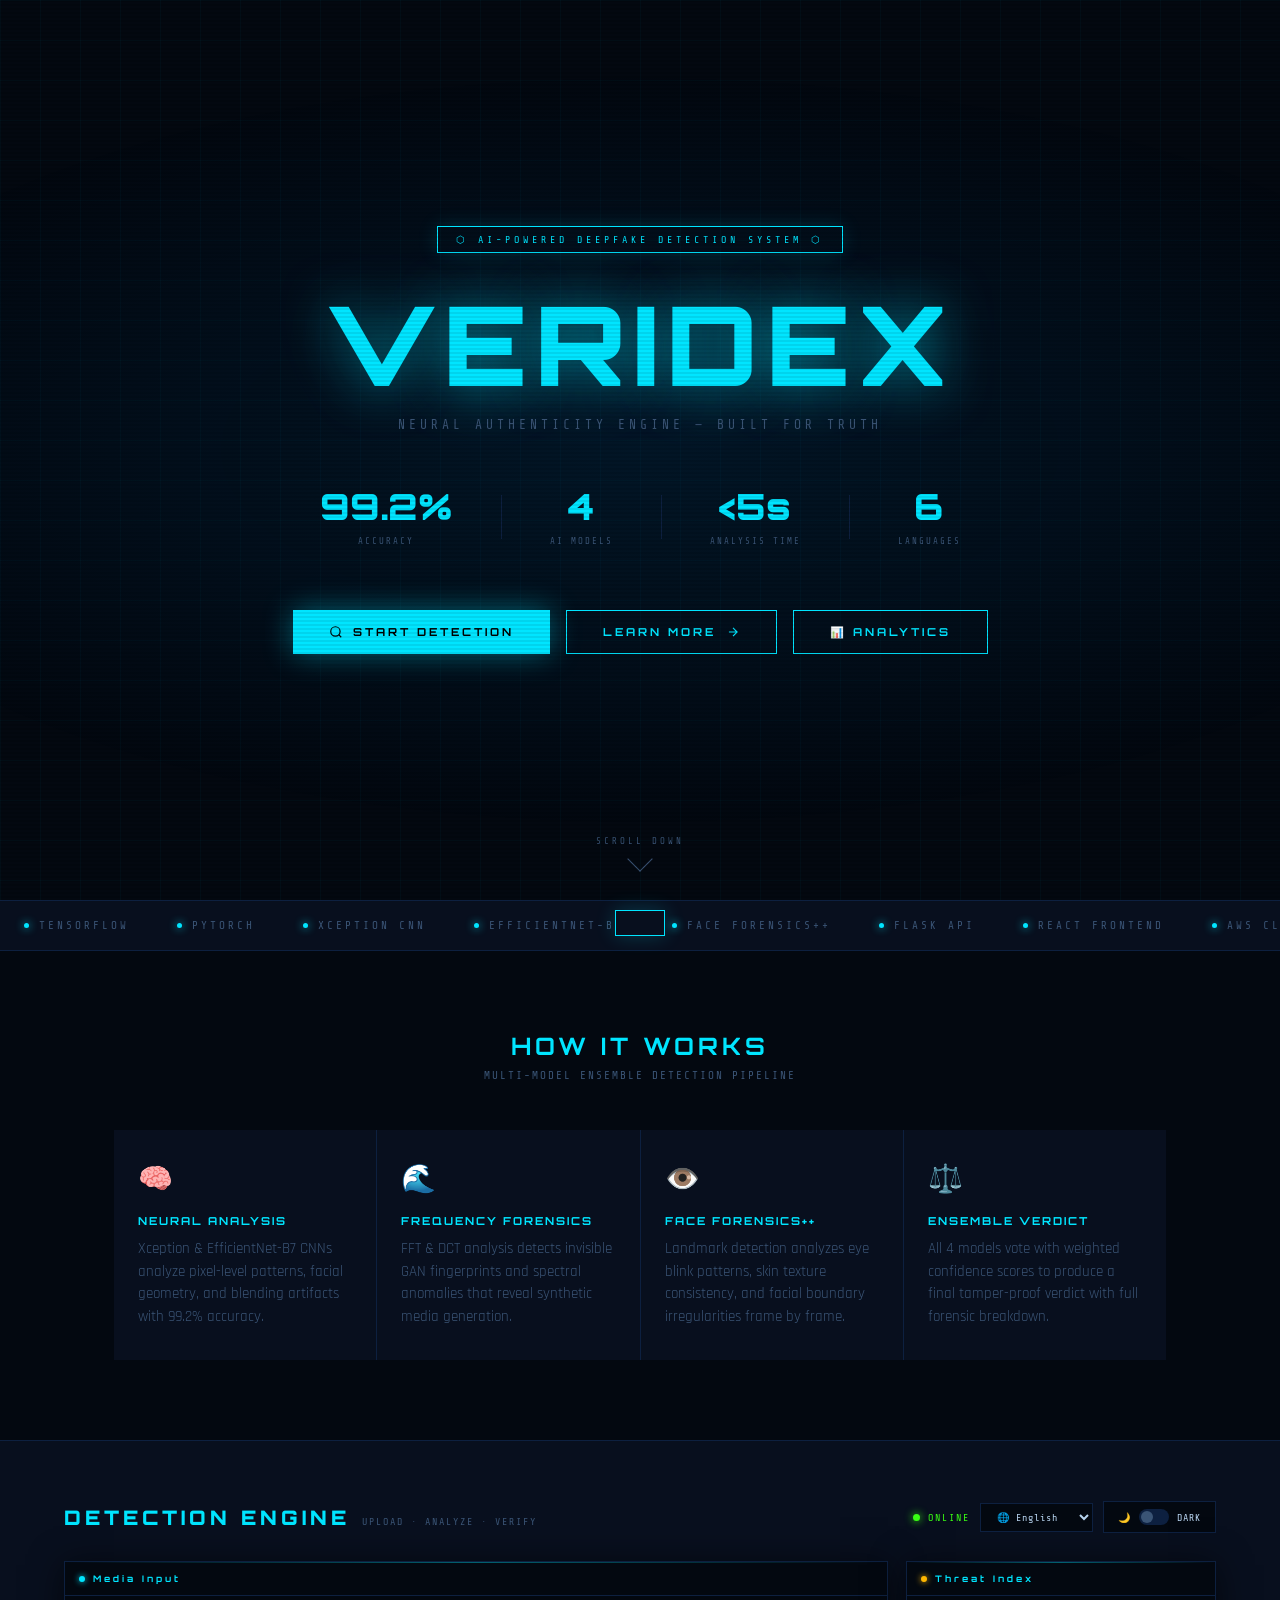
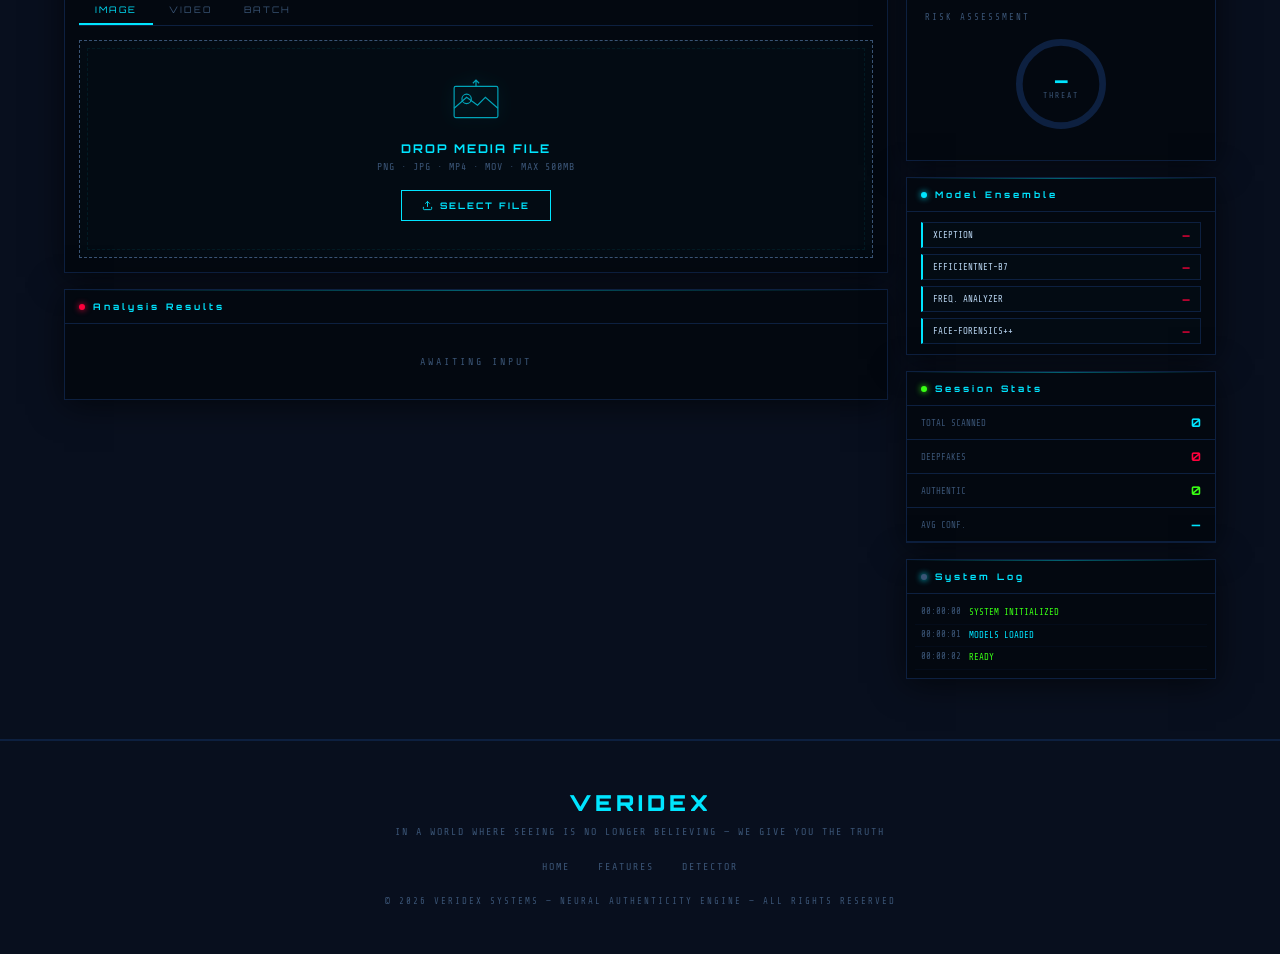
==== commit fea827f7: "Update index.html" ====
--- a/index.html
+++ b/index.html
@@ -229,6 +229,9 @@
       <span data-i18n="learn_more">LEARN MORE</span>
       <svg width="14" height="14" viewBox="0 0 24 24" fill="none" stroke="currentColor" stroke-width="2"><path d="M5 12h14M12 5l7 7-7 7"/></svg>
     </a>
+    <a class="btn-hero outline" href="dashboard.html">
+  📊 ANALYTICS
+</a>
   </div>
   <div class="scroll-hint"><span data-i18n="scroll_down">SCROLL DOWN</span><div class="scroll-arr"></div></div>
 </section>
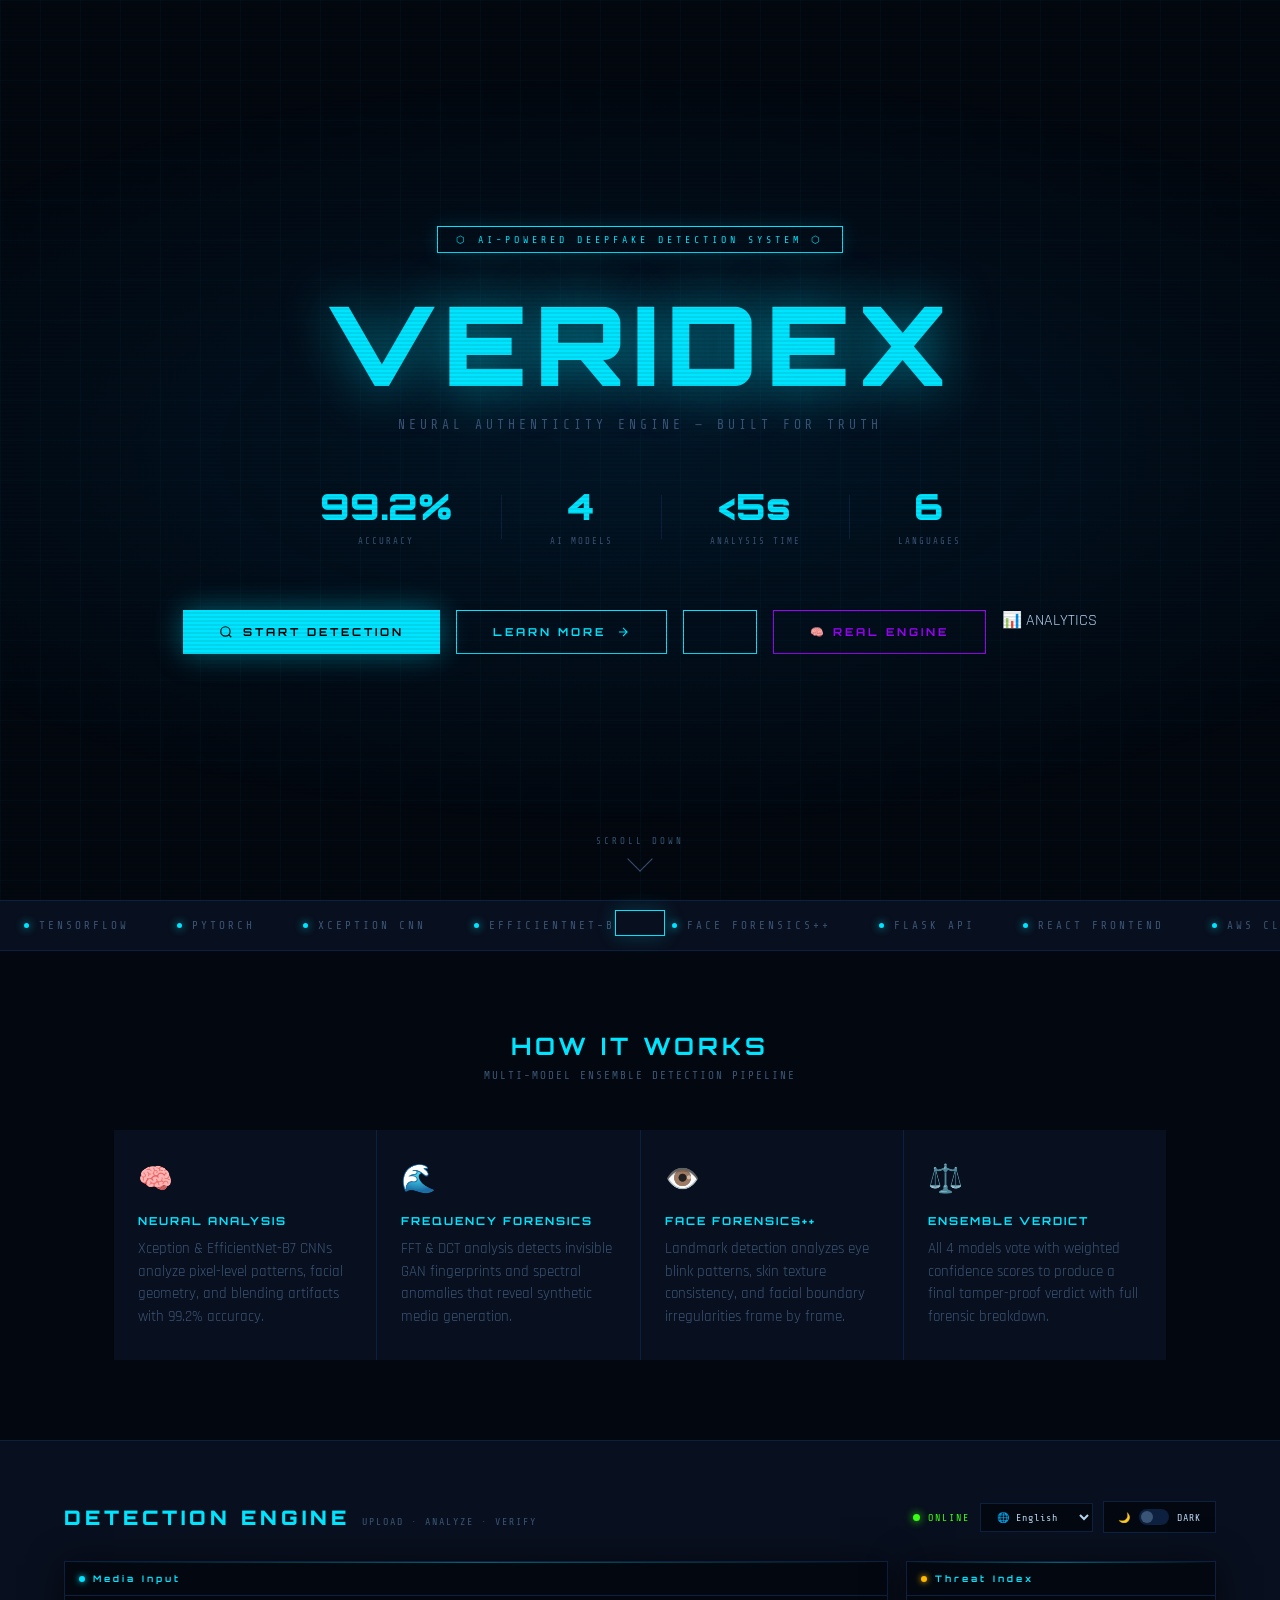
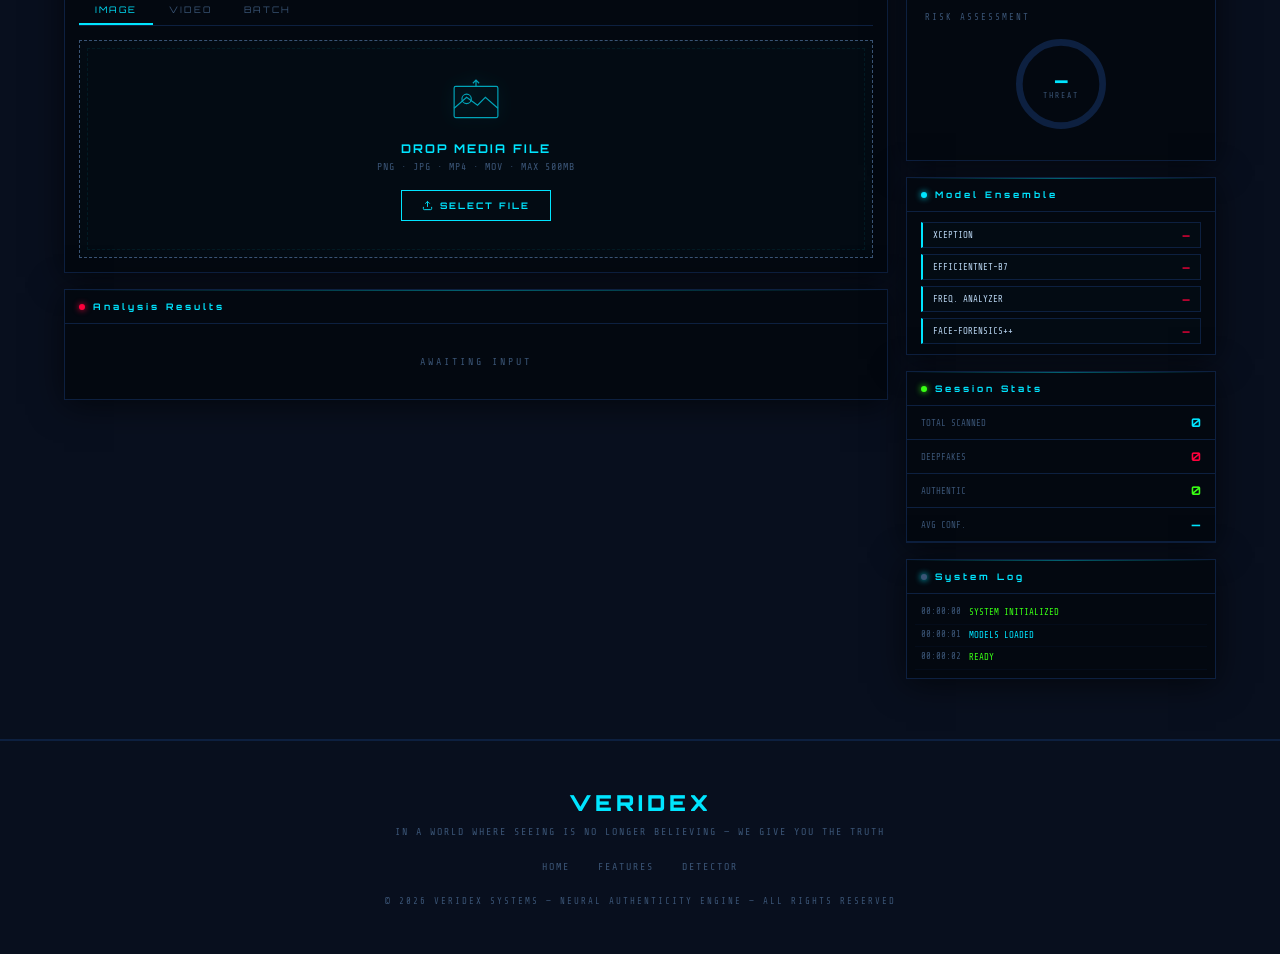
==== commit fe0c907f: "Update index.html" ====
--- a/index.html
+++ b/index.html
@@ -230,6 +230,9 @@
       <svg width="14" height="14" viewBox="0 0 24 24" fill="none" stroke="currentColor" stroke-width="2"><path d="M5 12h14M12 5l7 7-7 7"/></svg>
     </a>
     <a class="btn-hero outline" href="dashboard.html">
+      <a class="btn-hero outline" href="engine.html" style="border-color:#9d00ff;color:#9d00ff">
+  🧠 REAL ENGINE
+</a>
   📊 ANALYTICS
 </a>
   </div>
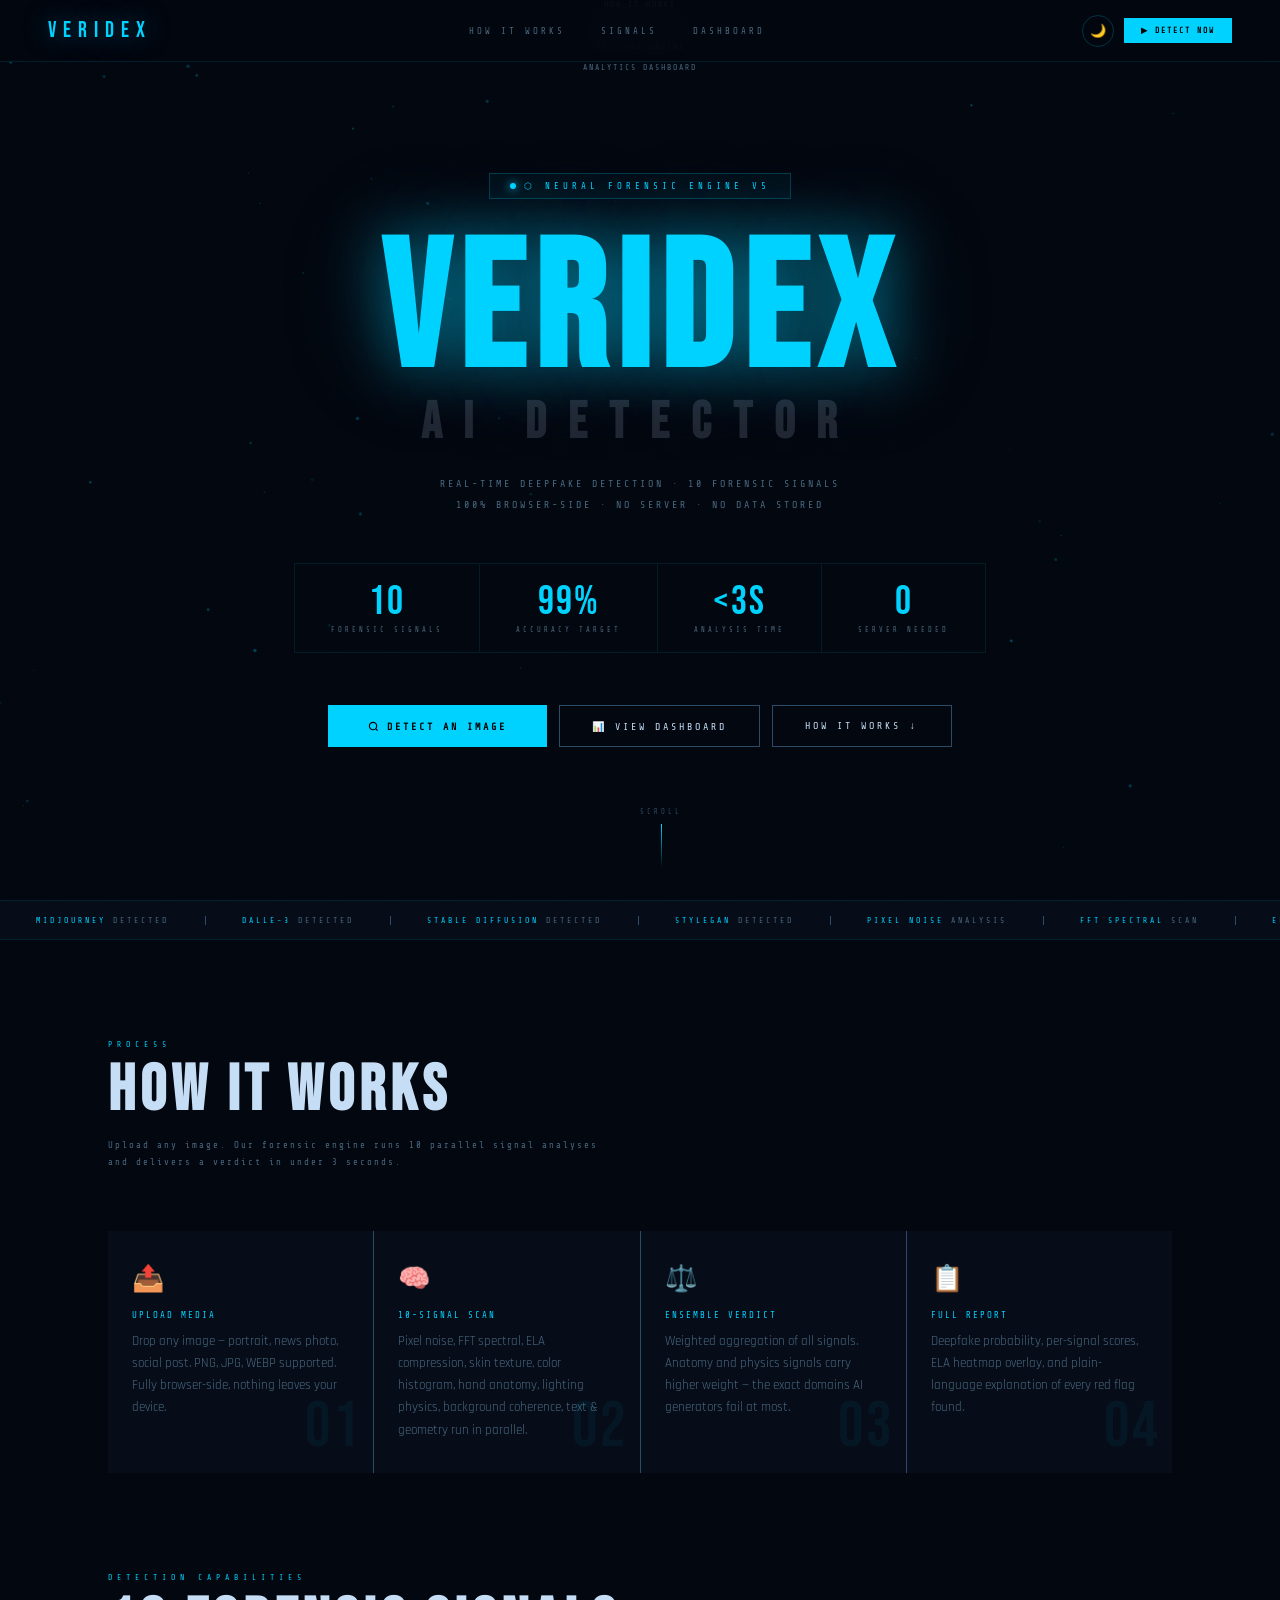
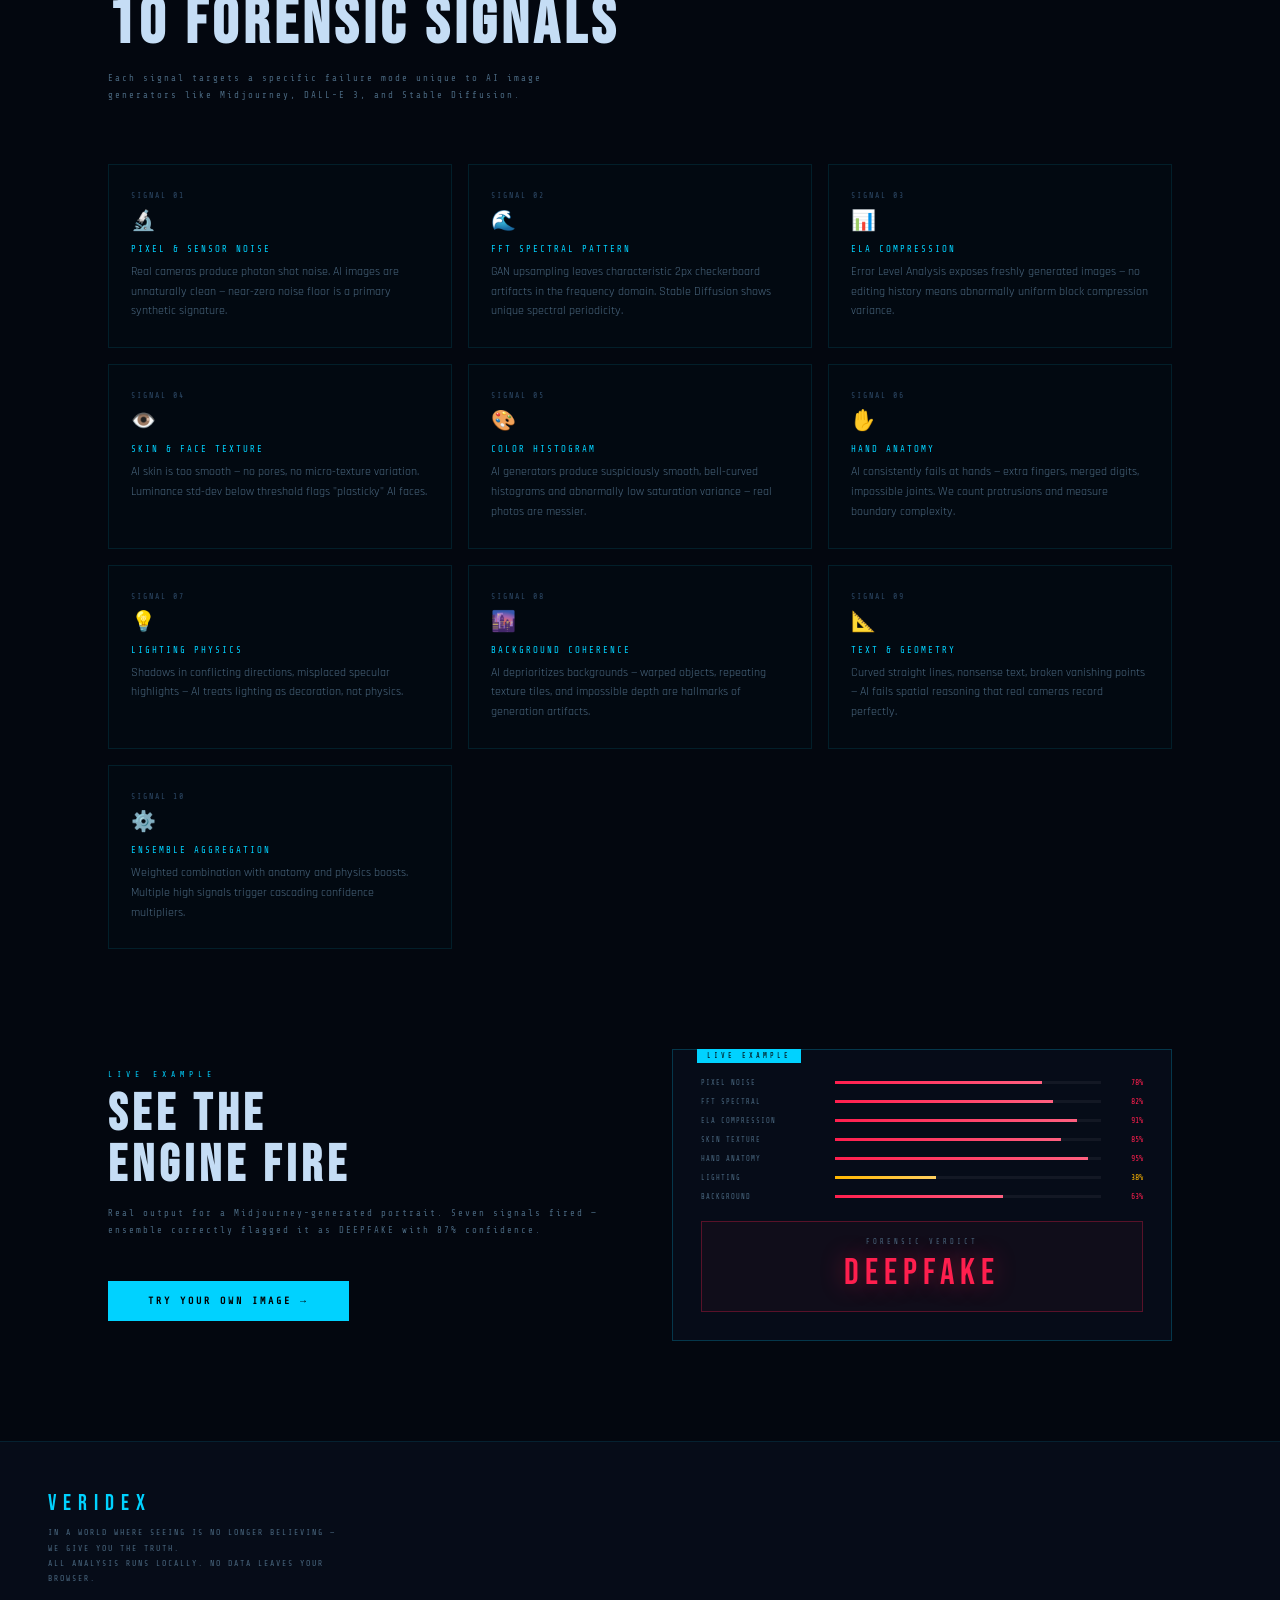
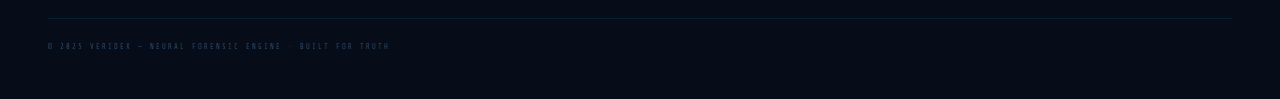
==== commit 9bb66080: "Update index.html" ====
--- a/index.html
+++ b/index.html
@@ -2,559 +2,649 @@
 <html lang="en" data-theme="dark">
 <head>
 <meta charset="UTF-8">
-<meta name="viewport" content="width=device-width, initial-scale=1.0">
-<title>VERIDEX — AI Deepfake Detection System</title>
-<link href="https://fonts.googleapis.com/css2?family=Share+Tech+Mono&family=Rajdhani:wght@300;400;600;700&family=Orbitron:wght@400;700;900&display=swap" rel="stylesheet">
+<meta name="viewport" content="width=device-width,initial-scale=1.0">
+<title>VERIDEX — AI Deepfake Detection</title>
+<link href="https://fonts.googleapis.com/css2?family=Bebas+Neue&family=Rajdhani:wght@400;500;600;700&family=Share+Tech+Mono&display=swap" rel="stylesheet">
 <style>
-[data-theme="dark"]{--bg:#030810;--panel:#080f1e;--border:#0d2040;--accent:#00e5ff;--accent2:#ff003c;--accent3:#39ff14;--warn:#ffb700;--text:#b8d4f0;--muted:#3a5475;--grid:rgba(0,229,255,0.03);--scanline:rgba(0,0,0,0.07);--upload-bg:rgba(0,229,255,0.01);--upload-hover:rgba(0,229,255,0.05);--shadow:0 4px 32px rgba(0,0,0,0.6)}
-[data-theme="light"]{--bg:#eef3ff;--panel:#fff;--border:#ccd9f0;--accent:#0066cc;--accent2:#cc0030;--accent3:#1a8800;--warn:#bb7700;--text:#1a2a4a;--muted:#7090bb;--grid:rgba(0,100,200,0.04);--scanline:rgba(0,0,0,0);--upload-bg:rgba(0,102,204,0.02);--upload-hover:rgba(0,102,204,0.06);--shadow:0 4px 24px rgba(0,40,120,0.1)}
-[data-theme="light"] body::before{display:none}
-[data-theme="light"] .logo-mark,.hero-title{animation:none!important}
-*,*::before,*::after{box-sizing:border-box;margin:0;padding:0}
-html{scroll-behavior:smooth}
-body{background:var(--bg);color:var(--text);font-family:'Rajdhani',sans-serif;min-height:100vh;overflow-x:hidden;transition:background .3s,color .3s}
-body::before{content:'';position:fixed;inset:0;pointer-events:none;z-index:9000;background:repeating-linear-gradient(0deg,transparent,transparent 2px,var(--scanline) 2px,var(--scanline) 4px)}
-body::after{content:'';position:fixed;inset:0;pointer-events:none;z-index:0;background-image:linear-gradient(var(--grid) 1px,transparent 1px),linear-gradient(90deg,var(--grid) 1px,transparent 1px);background-size:40px 40px}
-
-/* HERO */
-.hero{position:relative;z-index:1;min-height:100vh;display:flex;flex-direction:column;align-items:center;justify-content:center;text-align:center;padding:60px 24px 80px;background:radial-gradient(ellipse 100% 60% at 50% 50%,rgba(0,120,200,0.12) 0%,transparent 70%)}
-.hero-badge{font-family:'Share Tech Mono',monospace;font-size:10px;letter-spacing:4px;color:var(--accent);border:1px solid var(--accent);padding:7px 18px;margin-bottom:36px;animation:fadeUp .8s ease both;box-shadow:0 0 20px rgba(0,229,255,0.15)}
-.hero-title{font-family:'Orbitron',monospace;font-size:clamp(48px,12vw,110px);font-weight:900;letter-spacing:8px;color:var(--accent);text-shadow:0 0 50px rgba(0,229,255,0.5),0 0 100px rgba(0,229,255,0.2);animation:fadeUp .8s .1s ease both,glitch 8s 3s infinite;line-height:1;margin-bottom:18px}
-@keyframes glitch{0%,94%,100%{text-shadow:0 0 50px rgba(0,229,255,0.5),0 0 100px rgba(0,229,255,0.2)}95%{text-shadow:-3px 0 rgba(255,0,60,.9),3px 0 rgba(0,229,255,.9)}96%{text-shadow:3px 0 rgba(255,0,60,.9),-3px 0 rgba(0,229,255,.9)}}
-.hero-sub{font-family:'Share Tech Mono',monospace;font-size:clamp(9px,2vw,13px);letter-spacing:4px;color:var(--muted);margin-bottom:52px;animation:fadeUp .8s .2s ease both}
-.hero-stats{display:flex;gap:48px;justify-content:center;flex-wrap:wrap;margin-bottom:60px;animation:fadeUp .8s .3s ease both}
-.hero-stat{text-align:center}
-.hero-stat-val{font-family:'Orbitron',monospace;font-size:clamp(24px,4vw,36px);font-weight:900;color:var(--accent);display:block}
-.hero-stat-label{font-family:'Share Tech Mono',monospace;font-size:9px;color:var(--muted);letter-spacing:2px;margin-top:4px}
-.hero-div{width:1px;height:44px;background:var(--border);align-self:center}
-.hero-cta{display:flex;gap:16px;flex-wrap:wrap;justify-content:center;animation:fadeUp .8s .4s ease both}
-.btn-hero{display:inline-flex;align-items:center;gap:10px;padding:14px 36px;font-family:'Orbitron',monospace;font-size:11px;font-weight:700;letter-spacing:3px;cursor:pointer;transition:all .25s;text-transform:uppercase;text-decoration:none;border:none}
-.btn-hero.primary{background:var(--accent);color:#000;box-shadow:0 0 30px rgba(0,229,255,0.4)}
-.btn-hero.primary:hover{box-shadow:0 0 50px rgba(0,229,255,0.7);transform:translateY(-2px)}
-.btn-hero.outline{background:transparent;color:var(--accent);border:1px solid var(--accent)}
-.btn-hero.outline:hover{background:rgba(0,229,255,0.08);box-shadow:0 0 20px rgba(0,229,255,0.2)}
-.scroll-hint{position:absolute;bottom:32px;left:50%;transform:translateX(-50%);display:flex;flex-direction:column;align-items:center;gap:8px;font-family:'Share Tech Mono',monospace;font-size:9px;color:var(--muted);letter-spacing:3px;animation:bounce 2s infinite}
-@keyframes bounce{0%,100%{transform:translateX(-50%) translateY(0)}50%{transform:translateX(-50%) translateY(6px)}}
-.scroll-arr{width:18px;height:18px;border-right:1px solid var(--muted);border-bottom:1px solid var(--muted);transform:rotate(45deg);margin-top:-4px}
-@keyframes fadeUp{from{opacity:0;transform:translateY(20px)}to{opacity:1;transform:none}}
-
-/* TECH STRIP */
-.tech-strip{position:relative;z-index:1;border-top:1px solid var(--border);border-bottom:1px solid var(--border);background:var(--panel);padding:18px 0;overflow:hidden}
-.tech-inner{display:flex;gap:48px;animation:scrollx 22s linear infinite;width:max-content;padding:0 24px}
-@keyframes scrollx{from{transform:translateX(0)}to{transform:translateX(-50%)}}
-.tech-item{font-family:'Share Tech Mono',monospace;font-size:11px;color:var(--muted);letter-spacing:3px;white-space:nowrap;display:flex;align-items:center;gap:10px}
-.tdot{width:5px;height:5px;border-radius:50%;background:var(--accent);box-shadow:0 0 8px var(--accent);flex-shrink:0}
-
-/* FEATURES */
-.section{position:relative;z-index:1;max-width:1100px;margin:0 auto;padding:80px 24px}
-.section-title{font-family:'Orbitron',monospace;font-size:clamp(16px,3vw,24px);font-weight:700;color:var(--accent);letter-spacing:4px;text-align:center;margin-bottom:8px}
-.section-sub{font-family:'Share Tech Mono',monospace;font-size:11px;color:var(--muted);letter-spacing:2px;text-align:center;margin-bottom:48px}
-.features-grid{display:grid;grid-template-columns:repeat(auto-fit,minmax(240px,1fr));gap:1px;background:var(--border)}
-.feature-card{background:var(--panel);padding:32px 24px;transition:background .2s;position:relative;overflow:hidden}
-.feature-card::before{content:'';position:absolute;top:0;left:0;right:0;height:2px;background:linear-gradient(90deg,transparent,var(--accent),transparent);opacity:0;transition:opacity .3s}
-.feature-card:hover{background:rgba(0,229,255,0.02)}
-.feature-card:hover::before{opacity:1}
-.fi{font-size:28px;margin-bottom:16px;display:block}
-.ft{font-family:'Orbitron',monospace;font-size:11px;font-weight:700;color:var(--accent);letter-spacing:2px;margin-bottom:10px}
-.fd{font-size:15px;color:var(--muted);line-height:1.5}
-
-/* DETECTOR */
-.det-section{position:relative;z-index:1;background:var(--panel);border-top:1px solid var(--border);border-bottom:1px solid var(--border)}
-.det-inner{max-width:1200px;margin:0 auto;padding:60px 24px}
-.det-topbar{display:flex;align-items:center;justify-content:space-between;margin-bottom:28px;flex-wrap:wrap;gap:12px}
-.det-title-block{display:flex;align-items:baseline;gap:12px;flex-wrap:wrap}
-.det-title{font-family:'Orbitron',monospace;font-size:clamp(14px,3vw,20px);font-weight:900;color:var(--accent);letter-spacing:4px}
-.det-sub{font-family:'Share Tech Mono',monospace;font-size:10px;color:var(--muted);letter-spacing:2px}
-.topbar-right{display:flex;align-items:center;gap:10px;flex-wrap:wrap}
-.status-pill{display:flex;align-items:center;gap:8px;font-family:'Share Tech Mono',monospace;font-size:10px;color:var(--accent3);letter-spacing:2px}
-.sdot{width:7px;height:7px;border-radius:50%;background:var(--accent3);box-shadow:0 0 8px var(--accent3);animation:pulse 2s infinite}
-@keyframes pulse{0%,100%{opacity:1}50%{opacity:.3}}
-.lang-sel{background:var(--bg);border:1px solid var(--border);color:var(--text);font-family:'Share Tech Mono',monospace;font-size:10px;letter-spacing:1px;padding:7px 12px;cursor:pointer;outline:none;transition:border .2s}
-.lang-sel:hover{border-color:var(--accent)}
-.theme-btn{display:flex;align-items:center;gap:8px;background:var(--bg);border:1px solid var(--border);color:var(--text);font-family:'Share Tech Mono',monospace;font-size:10px;letter-spacing:1px;padding:7px 14px;cursor:pointer;transition:all .2s}
-.theme-btn:hover{border-color:var(--accent);color:var(--accent)}
-.ttrack{width:30px;height:16px;background:var(--border);border-radius:8px;position:relative;transition:background .3s}
-[data-theme="light"] .ttrack{background:var(--accent)}
-.tthumb{position:absolute;top:2px;left:2px;width:12px;height:12px;border-radius:50%;background:var(--muted);transition:all .3s}
-[data-theme="light"] .tthumb{left:16px;background:#fff}
-
-/* GRID */
-.main-grid{display:grid;grid-template-columns:1fr 310px;gap:18px}
-
-/* PANELS */
-.panel{background:var(--bg);border:1px solid var(--border);position:relative;overflow:hidden;box-shadow:var(--shadow)}
-[data-theme="light"] .panel{background:var(--panel)}
-.panel::after{content:'';position:absolute;top:0;left:0;right:0;height:1px;background:linear-gradient(90deg,transparent,var(--accent),transparent);opacity:.4}
-.ph{display:flex;align-items:center;gap:8px;padding:11px 14px;border-bottom:1px solid var(--border)}
-.ph-title{font-family:'Orbitron',monospace;font-size:9px;font-weight:700;letter-spacing:3px;color:var(--accent)}
-.phdot{width:6px;height:6px;border-radius:50%;background:var(--accent);box-shadow:0 0 6px var(--accent)}
-.tab-row{display:flex;margin:0 14px;border-bottom:1px solid var(--border)}
-.tab{padding:8px 16px;font-family:'Orbitron',monospace;font-size:9px;letter-spacing:2px;color:var(--muted);cursor:pointer;border-bottom:2px solid transparent;transition:all .2s}
-.tab.active{color:var(--accent);border-bottom-color:var(--accent)}
-.upload-zone{margin:14px;border:1px dashed var(--muted);padding:36px 18px;text-align:center;cursor:pointer;transition:all .3s;background:var(--upload-bg);position:relative}
-.upload-zone:hover,.upload-zone.dragover{border-color:var(--accent);background:var(--upload-hover);box-shadow:inset 0 0 40px rgba(0,229,255,0.04),0 0 16px rgba(0,229,255,.1)}
-.upload-zone::after{content:'';position:absolute;inset:7px;border:1px dashed rgba(0,229,255,.07);pointer-events:none}
-.upload-icon svg{width:50px;height:50px;stroke:var(--accent);opacity:.7;filter:drop-shadow(0 0 8px rgba(0,229,255,.35));display:block;margin:0 auto 14px}
-.upload-title{font-family:'Orbitron',monospace;font-size:12px;font-weight:700;color:var(--accent);letter-spacing:2px;margin-bottom:5px}
-.upload-sub{font-family:'Share Tech Mono',monospace;font-size:10px;color:var(--muted);letter-spacing:1px;margin-bottom:18px}
-.btn{display:inline-flex;align-items:center;gap:7px;padding:9px 20px;background:transparent;border:1px solid var(--accent);color:var(--accent);font-family:'Orbitron',monospace;font-size:9px;font-weight:700;letter-spacing:2px;cursor:pointer;transition:all .2s;text-transform:uppercase;position:relative;overflow:hidden}
-.btn::before{content:'';position:absolute;inset:0;background:var(--accent);opacity:0;transition:.2s}
-.btn:hover::before{opacity:.09}
-.btn:hover{box-shadow:0 0 16px rgba(0,229,255,.3)}
-.btn.danger{border-color:var(--accent2);color:var(--accent2)}
-.btn.danger::before{background:var(--accent2)}
-.btn.danger:hover{box-shadow:0 0 16px rgba(255,0,60,.3)}
-.btn.sharebtn{border-color:var(--warn);color:var(--warn)}
-.btn.sharebtn::before{background:var(--warn)}
-.btn.sharebtn:hover{box-shadow:0 0 16px rgba(255,183,0,.3)}
-.preview-area{margin:14px;display:none}
-.preview-area.active{display:block}
-.preview-frame{border:1px solid var(--border);background:#000;aspect-ratio:16/9;display:flex;align-items:center;justify-content:center;overflow:hidden;position:relative;margin-bottom:12px}
-.preview-frame img,.preview-frame video{max-width:100%;max-height:100%;object-fit:contain}
-.scan-overlay{position:absolute;inset:0;pointer-events:none;display:none}
-.scan-overlay.active{display:block}
-.sline{position:absolute;left:0;right:0;height:2px;background:linear-gradient(90deg,transparent,var(--accent),transparent);box-shadow:0 0 10px var(--accent);animation:scandown 2s linear infinite}
-@keyframes scandown{0%{top:0}100%{top:100%}}
-.corner{position:absolute;width:14px;height:14px}
-.corner.tl{top:7px;left:7px;border-top:2px solid var(--accent);border-left:2px solid var(--accent)}
-.corner.tr{top:7px;right:7px;border-top:2px solid var(--accent);border-right:2px solid var(--accent)}
-.corner.bl{bottom:7px;left:7px;border-bottom:2px solid var(--accent);border-left:2px solid var(--accent)}
-.corner.br{bottom:7px;right:7px;border-bottom:2px solid var(--accent);border-right:2px solid var(--accent)}
-.action-row{display:flex;gap:8px;flex-wrap:wrap}
-.analyzing-state{display:none;text-align:center;padding:32px 18px}
-.analyzing-state.active{display:block}
-.aspinner{width:52px;height:52px;margin:0 auto 14px;border:2px solid var(--border);border-top-color:var(--accent);border-radius:50%;animation:spin 1s linear infinite}
-@keyframes spin{to{transform:rotate(360deg)}}
-.atext{font-family:'Share Tech Mono',monospace;font-size:11px;color:var(--accent);letter-spacing:3px}
-.asub{font-family:'Share Tech Mono',monospace;font-size:9px;color:var(--muted);letter-spacing:2px;margin-top:6px}
-.results-section{margin:14px;display:none}
-.results-section.active{display:block}
-.verdict-box{padding:18px;border:1px solid var(--border);margin-bottom:14px;text-align:center}
-.verdict-box.real{border-color:var(--accent3);box-shadow:0 0 24px rgba(57,255,20,.08)}
-.verdict-box.fake{border-color:var(--accent2);box-shadow:0 0 24px rgba(255,0,60,.12)}
-.verdict-label{font-family:'Share Tech Mono',monospace;font-size:9px;letter-spacing:4px;color:var(--muted);margin-bottom:6px}
-.verdict-text{font-family:'Orbitron',monospace;font-size:clamp(20px,4vw,30px);font-weight:900;letter-spacing:4px}
-.verdict-text.real{color:var(--accent3);text-shadow:0 0 16px rgba(57,255,20,.5)}
-.verdict-text.fake{color:var(--accent2);text-shadow:0 0 16px rgba(255,0,60,.5)}
-.cblock{margin-bottom:12px}
-.crow{display:flex;justify-content:space-between;margin-bottom:4px}
-.clabel{font-family:'Share Tech Mono',monospace;font-size:9px;letter-spacing:2px;color:var(--muted)}
-.cpct{font-family:'Orbitron',monospace;font-size:11px;font-weight:700}
-.cbar{height:5px;background:var(--border);overflow:hidden}
-.cfill{height:100%;transition:width 1.5s cubic-bezier(.16,1,.3,1)}
-.cfill.fake-fill{background:linear-gradient(90deg,#ff003c,#ff6b8a);box-shadow:0 0 8px rgba(255,0,60,.5)}
-.cfill.real-fill{background:linear-gradient(90deg,#39ff14,#7fff5f);box-shadow:0 0 8px rgba(57,255,20,.5)}
-.mgrid{display:grid;grid-template-columns:1fr 1fr;gap:1px;background:var(--border);margin-bottom:14px}
-.mcell{background:var(--bg);padding:10px 12px}
-[data-theme="light"] .mcell{background:var(--panel)}
-.mname{font-family:'Share Tech Mono',monospace;font-size:8px;letter-spacing:2px;color:var(--muted);margin-bottom:3px}
-.mval{font-family:'Orbitron',monospace;font-size:10px;font-weight:700;color:var(--text)}
-.mval.flag{color:var(--warn)}.mval.safe{color:var(--accent3)}.mval.danger{color:var(--accent2)}
-.sidebar{display:flex;flex-direction:column;gap:16px}
-.threat-wrap{padding:16px 18px}
-.rsvg{width:100px;height:100px;transform:rotate(-90deg)}
-.rbg{fill:none;stroke:var(--border);stroke-width:8}
-.rfill{fill:none;stroke-width:8;stroke-linecap:butt;transition:stroke-dashoffset 1.5s cubic-bezier(.16,1,.3,1),stroke .5s}
-.rwrap{position:relative;width:100px;height:100px}
-.rtext{font-family:'Orbitron',monospace;font-size:18px;font-weight:900;color:var(--accent);text-align:center}
-.rsub{font-family:'Share Tech Mono',monospace;font-size:8px;color:var(--muted);letter-spacing:2px;text-align:center}
-.mbadges{padding:10px 14px;display:flex;flex-direction:column;gap:6px}
-.mbadge{display:flex;align-items:center;justify-content:space-between;padding:6px 10px;background:var(--upload-bg);border:1px solid var(--border);border-left:2px solid var(--accent)}
-.mbn{font-family:'Share Tech Mono',monospace;font-size:9px;color:var(--text)}
-.mbs{font-family:'Orbitron',monospace;font-size:10px;font-weight:700;color:var(--accent2)}
-.mbs.safe{color:var(--accent3)}
-.srow{display:flex;align-items:center;justify-content:space-between;padding:9px 14px;border-bottom:1px solid var(--border)}
-.slabel{font-family:'Share Tech Mono',monospace;font-size:9px;color:var(--muted)}
-.sval{font-family:'Orbitron',monospace;font-size:12px;font-weight:700;color:var(--accent)}
-.loglist{padding:8px;max-height:150px;overflow-y:auto;background:var(--bg)}
-[data-theme="light"] .loglist{background:#f5f8ff}
-.loglist::-webkit-scrollbar{width:3px}
-.loglist::-webkit-scrollbar-thumb{background:var(--muted)}
-.lentry{display:flex;gap:8px;padding:4px 6px;border-bottom:1px solid rgba(13,32,64,.2);animation:fadeIn .3s}
-@keyframes fadeIn{from{opacity:0;transform:translateX(-4px)}to{opacity:1;transform:none}}
-.ltime{font-family:'Share Tech Mono',monospace;font-size:9px;color:var(--muted);white-space:nowrap}
-.lmsg{font-family:'Share Tech Mono',monospace;font-size:9px;line-height:1.5}
-.lmsg.ok{color:var(--accent3)}.lmsg.warn{color:var(--warn)}.lmsg.err{color:var(--accent2)}.lmsg.info{color:var(--accent)}
-.modal-overlay{display:none;position:fixed;inset:0;background:rgba(0,0,0,.75);z-index:99999;align-items:center;justify-content:center;padding:20px}
-.modal-overlay.active{display:flex}
-.modal{background:var(--panel);border:1px solid var(--accent);max-width:460px;width:100%;padding:28px;position:relative;box-shadow:0 0 40px rgba(0,229,255,.2);animation:modalIn .3s}
-@keyframes modalIn{from{opacity:0;transform:scale(.95)}to{opacity:1;transform:scale(1)}}
-.modal-title{font-family:'Orbitron',monospace;font-size:12px;font-weight:700;color:var(--accent);letter-spacing:3px;margin-bottom:18px}
-.modal-close{position:absolute;top:14px;right:16px;background:none;border:none;color:var(--muted);font-size:18px;cursor:pointer}
-.modal-close:hover{color:var(--accent2)}
-.src{background:var(--bg);border:1px solid var(--border);padding:14px;margin-bottom:14px}
-.srr{display:flex;justify-content:space-between;margin-bottom:7px}
-.srr:last-child{margin:0}
-.srl{font-family:'Share Tech Mono',monospace;font-size:9px;color:var(--muted)}
-.srv{font-family:'Orbitron',monospace;font-size:10px;font-weight:700;color:var(--text)}
-.clink-row{display:flex;gap:8px;margin-bottom:14px}
-.cinput{flex:1;background:var(--bg);border:1px solid var(--border);color:var(--text);font-family:'Share Tech Mono',monospace;font-size:10px;padding:8px 10px;outline:none}
-.sbtns{display:flex;gap:8px;flex-wrap:wrap}
-.toast{position:fixed;bottom:24px;left:50%;transform:translateX(-50%) translateY(60px);background:var(--panel);border:1px solid var(--accent);color:var(--accent);font-family:'Share Tech Mono',monospace;font-size:11px;letter-spacing:2px;padding:12px 24px;z-index:999999;transition:transform .3s;pointer-events:none;box-shadow:0 0 20px rgba(0,229,255,.2)}
-.toast.show{transform:translateX(-50%) translateY(0)}
-.site-footer{position:relative;z-index:1;background:var(--panel);border-top:1px solid var(--border);padding:48px 24px;text-align:center}
-.flogo{font-family:'Orbitron',monospace;font-size:22px;font-weight:900;color:var(--accent);letter-spacing:4px;margin-bottom:10px}
-.ftagline{font-family:'Share Tech Mono',monospace;font-size:10px;color:var(--muted);letter-spacing:2px;margin-bottom:24px}
-.flinks{display:flex;justify-content:center;gap:28px;flex-wrap:wrap;margin-bottom:24px}
-.flink{font-family:'Share Tech Mono',monospace;font-size:10px;color:var(--muted);letter-spacing:2px;text-decoration:none;transition:color .2s;cursor:pointer}
-.flink:hover{color:var(--accent)}
-.fcopy{font-family:'Share Tech Mono',monospace;font-size:9px;color:var(--muted);letter-spacing:2px}
-#fileInput{display:none}
-@media(max-width:860px){.main-grid{grid-template-columns:1fr}.sidebar{flex-direction:row;flex-wrap:wrap}.sidebar .panel{flex:1;min-width:240px}}
-@media(max-width:560px){.det-inner{padding:40px 14px}.hero{padding:60px 16px 80px}.features-grid{grid-template-columns:1fr}.action-row{flex-direction:column}.btn{justify-content:center}.mgrid{grid-template-columns:1fr}.sidebar{flex-direction:column}.sidebar .panel{min-width:unset}.hero-div{display:none}.sbtns{flex-direction:column}.hero-stats{gap:24px}}
+/* ═══ TOKENS ═══ */
+:root {
+  --bg: #03070f;
+  --bg2: #060c18;
+  --bg3: #0a1220;
+  --border: rgba(0,210,255,0.10);
+  --border2: rgba(0,210,255,0.22);
+  --c: #00d2ff;
+  --c2: #ff1f4e;
+  --c3: #00ff88;
+  --warn: #ffb700;
+  --text: #c5ddf5;
+  --muted: #2d4a68;
+  --muted2: #4a6880;
+  --display: 'Bebas Neue', sans-serif;
+  --body: 'Rajdhani', sans-serif;
+  --mono: 'Share Tech Mono', monospace;
+}
+[data-theme="light"] {
+  --bg: #eef3fc;
+  --bg2: #f8faff;
+  --bg3: #fff;
+  --border: rgba(0,140,200,0.12);
+  --border2: rgba(0,140,200,0.25);
+  --c: #0088cc;
+  --text: #0d1e38;
+  --muted: #b0c4d8;
+  --muted2: #7090aa;
+}
+
+/* ═══ BASE ═══ */
+*, *::before, *::after { box-sizing: border-box; margin: 0; padding: 0; }
+html { scroll-behavior: smooth; }
+body {
+  background: var(--bg);
+  color: var(--text);
+  font-family: var(--body);
+  overflow-x: hidden;
+  transition: background .35s, color .35s;
+}
+::selection { background: rgba(0,210,255,.2); color: var(--c); }
+
+/* ═══ CANVAS BACKGROUND ═══ */
+#bgc {
+  position: fixed; inset: 0; z-index: 0;
+  pointer-events: none; opacity: .5;
+}
+
+/* ═══ TOPNAV ═══ */
+nav {
+  position: fixed; top: 0; left: 0; right: 0; z-index: 200;
+  height: 62px;
+  display: flex; align-items: center; justify-content: space-between;
+  padding: 0 48px;
+  background: rgba(3,7,15,.75);
+  backdrop-filter: blur(18px);
+  border-bottom: 1px solid var(--border);
+  transition: background .35s;
+}
+[data-theme="light"] nav { background: rgba(238,243,252,.82); }
+.nav-logo {
+  font-family: var(--display);
+  font-size: 22px; letter-spacing: 7px; color: var(--c);
+  text-shadow: 0 0 24px rgba(0,210,255,.5);
+  text-decoration: none;
+}
+.nav-center {
+  display: flex; gap: 36px;
+}
+.nav-center a {
+  font-family: var(--mono); font-size: 9px; letter-spacing: 3px;
+  color: var(--muted2); text-decoration: none; transition: color .2s;
+}
+.nav-center a:hover { color: var(--c); }
+.nav-right { display: flex; align-items: center; gap: 10px; }
+.tbtn {
+  font-family: var(--mono); font-size: 8px; letter-spacing: 2px;
+  padding: 7px 16px; border: 1px solid var(--border2); color: var(--muted2);
+  background: none; cursor: pointer; text-decoration: none;
+  transition: all .2s; display: inline-flex; align-items: center; gap: 6px;
+}
+.tbtn:hover { border-color: var(--c); color: var(--c); }
+.tbtn.primary {
+  background: var(--c); color: #000; border-color: var(--c);
+  font-weight: 700;
+}
+.tbtn.primary:hover { box-shadow: 0 0 24px rgba(0,210,255,.45); transform: translateY(-1px); }
+.theme-toggle {
+  width: 32px; height: 32px; border-radius: 50%;
+  border: 1px solid var(--border2); background: none;
+  color: var(--muted2); cursor: pointer; font-size: 13px;
+  display: flex; align-items: center; justify-content: center;
+  transition: all .2s;
+}
+.theme-toggle:hover { border-color: var(--c); color: var(--c); }
+.hbg {
+  display: none; flex-direction: column; gap: 4px;
+  background: none; border: none; cursor: pointer; padding: 5px;
+}
+.hbg span { display: block; width: 20px; height: 1px; background: var(--muted2); transition: .3s; }
+.mob-menu {
+  display: none; position: fixed; top: 62px; left: 0; right: 0; z-index: 199;
+  flex-direction: column; gap: 0;
+  background: rgba(3,7,15,.97); backdrop-filter: blur(18px);
+  border-bottom: 1px solid var(--border);
+}
+.mob-menu.on { display: flex; }
+.mob-menu a {
+  font-family: var(--mono); font-size: 10px; letter-spacing: 3px;
+  color: var(--muted2); padding: 16px 28px;
+  border-bottom: 1px solid var(--border); text-decoration: none; transition: color .2s;
+}
+.mob-menu a:hover { color: var(--c); }
+
+/* ═══ HERO ═══ */
+.hero {
+  position: relative; z-index: 1;
+  min-height: 100vh;
+  display: flex; flex-direction: column;
+  align-items: center; justify-content: center;
+  text-align: center; padding: 100px 24px 80px;
+}
+.hero-badge {
+  display: inline-flex; align-items: center; gap: 8px;
+  font-family: var(--mono); font-size: 9px; letter-spacing: 4px; color: var(--c);
+  border: 1px solid rgba(0,210,255,.22); padding: 7px 20px;
+  background: rgba(0,210,255,.04); margin-bottom: 36px;
+  animation: riseIn .7s ease both;
+}
+.hero-badge::before {
+  content: ''; width: 6px; height: 6px; border-radius: 50%;
+  background: var(--c); box-shadow: 0 0 8px var(--c); animation: blink 2s infinite;
+}
+@keyframes blink { 0%,100%{opacity:1} 50%{opacity:.2} }
+
+.hero-title {
+  font-family: var(--display);
+  font-size: clamp(80px, 14vw, 180px);
+  line-height: .88; letter-spacing: 10px;
+  margin-bottom: 28px;
+  animation: riseIn .7s .1s ease both;
+}
+.ht-glow {
+  display: block; color: var(--c);
+  text-shadow: 0 0 60px rgba(0,210,255,.55), 0 0 120px rgba(0,210,255,.2);
+}
+.ht-sub {
+  display: block; color: var(--text); opacity: .15;
+  font-size: clamp(28px,4vw,52px); letter-spacing: 22px;
+  margin-top: 8px;
+}
+
+.hero-desc {
+  font-family: var(--mono); font-size: 10px; letter-spacing: 3px;
+  color: var(--muted2); line-height: 2.1; max-width: 500px;
+  margin-bottom: 48px; animation: riseIn .7s .2s ease both;
+}
+
+.hero-stats {
+  display: flex; gap: 0; margin-bottom: 52px;
+  animation: riseIn .7s .3s ease both;
+  border: 1px solid var(--border);
+}
+.hstat {
+  padding: 18px 36px; text-align: center;
+  border-right: 1px solid var(--border);
+}
+.hstat:last-child { border-right: none; }
+.hstat-n {
+  font-family: var(--display); font-size: 40px; letter-spacing: 2px; color: var(--c);
+  line-height: 1;
+}
+.hstat-l {
+  font-family: var(--mono); font-size: 7px; letter-spacing: 3px;
+  color: var(--muted2); margin-top: 4px;
+}
+
+.hero-ctas {
+  display: flex; gap: 12px; flex-wrap: wrap; justify-content: center;
+  animation: riseIn .7s .4s ease both;
+}
+.cta-main {
+  font-family: var(--mono); font-size: 10px; letter-spacing: 3px; font-weight: 700;
+  padding: 14px 40px; background: var(--c); color: #000; border: none;
+  cursor: pointer; transition: all .25s; text-decoration: none;
+  display: inline-flex; align-items: center; gap: 8px;
+}
+.cta-main:hover { box-shadow: 0 0 32px rgba(0,210,255,.5); transform: translateY(-2px); }
+.cta-sec {
+  font-family: var(--mono); font-size: 10px; letter-spacing: 3px;
+  padding: 14px 32px; background: none; color: var(--text);
+  border: 1px solid var(--muted); cursor: pointer; transition: all .25s;
+  text-decoration: none; display: inline-flex; align-items: center; gap: 7px;
+}
+.cta-sec:hover { border-color: var(--c2); color: var(--c2); }
+
+.scroll-cue {
+  position: absolute; bottom: 32px; left: 50%; transform: translateX(-50%);
+  display: flex; flex-direction: column; align-items: center; gap: 8px;
+  font-family: var(--mono); font-size: 7px; letter-spacing: 3px; color: var(--muted);
+  animation: riseIn 1s 1s ease both;
+}
+.scroll-line {
+  width: 1px; height: 44px;
+  background: linear-gradient(to bottom, var(--c), transparent);
+  animation: scrollDown 1.8s ease-in-out infinite;
+}
+@keyframes scrollDown { 0%,100%{opacity:.8;transform:scaleY(1)} 50%{opacity:.2;transform:scaleY(1.4)} }
+
+/* ═══ TICKER ═══ */
+.ticker {
+  position: relative; z-index: 1;
+  border-top: 1px solid var(--border); border-bottom: 1px solid var(--border);
+  background: var(--bg2); height: 40px; overflow: hidden;
+  display: flex; align-items: center;
+}
+.ticker-track {
+  display: flex; width: max-content;
+  animation: ticker 28s linear infinite;
+}
+.ticker-item {
+  font-family: var(--mono); font-size: 8px; letter-spacing: 3px;
+  color: var(--muted2); padding: 0 36px;
+  border-right: 1px solid var(--muted); white-space: nowrap;
+}
+.ticker-item em { color: var(--c); font-style: normal; }
+@keyframes ticker { from{transform:translateX(0)} to{transform:translateX(-50%)} }
+
+/* ═══ SECTION SHELL ═══ */
+.sec {
+  position: relative; z-index: 1;
+  max-width: 1160px; margin: 0 auto;
+  padding: 100px 48px;
+}
+.sec-tag {
+  font-family: var(--mono); font-size: 8px; letter-spacing: 5px;
+  color: var(--c); margin-bottom: 10px; display: block;
+}
+.sec-title {
+  font-family: var(--display); font-size: clamp(36px,5vw,68px);
+  letter-spacing: 5px; line-height: 1; margin-bottom: 14px;
+}
+.sec-sub {
+  font-family: var(--mono); font-size: 9px; letter-spacing: 2px;
+  color: var(--muted2); line-height: 1.9; max-width: 500px;
+}
+
+/* ═══ HOW IT WORKS ═══ */
+.steps-grid {
+  display: grid; grid-template-columns: repeat(4,1fr);
+  gap: 1px; background: var(--muted); margin-top: 60px;
+}
+.step-card {
+  background: var(--bg2); padding: 32px 24px;
+  position: relative; overflow: hidden; transition: background .2s;
+}
+.step-card:hover { background: var(--bg3); }
+.step-card::after {
+  content: ''; position: absolute; bottom: 0; left: 0; right: 0; height: 2px;
+  background: linear-gradient(90deg, transparent, var(--c), transparent);
+  opacity: 0; transition: .3s;
+}
+.step-card:hover::after { opacity: 1; }
+.step-n {
+  font-family: var(--display); font-size: 64px; letter-spacing: 2px;
+  color: rgba(0,210,255,.06); position: absolute; bottom: 8px; right: 12px;
+}
+.step-icon { font-size: 26px; margin-bottom: 14px; }
+.step-title {
+  font-family: var(--mono); font-size: 9px; letter-spacing: 2px;
+  color: var(--c); margin-bottom: 10px;
+}
+.step-body { font-family: var(--body); font-size: 13px; color: var(--muted2); line-height: 1.7; }
+
+/* ═══ FEATURES / SIGNALS ═══ */
+.signals-grid {
+  display: grid; grid-template-columns: repeat(auto-fill, minmax(280px,1fr));
+  gap: 16px; margin-top: 60px;
+}
+.sig-card {
+  border: 1px solid var(--border); padding: 26px 22px;
+  position: relative; overflow: hidden; transition: all .25s;
+  background: rgba(0,210,255,.01);
+}
+.sig-card:hover {
+  border-color: var(--c); background: rgba(0,210,255,.03);
+  transform: translateY(-2px);
+}
+.sig-card::before {
+  content: ''; position: absolute; top: 0; left: 0; right: 0; height: 1px;
+  background: linear-gradient(90deg, transparent, var(--c), transparent);
+  opacity: 0; transition: .3s;
+}
+.sig-card:hover::before { opacity: 1; }
+.sig-num {
+  font-family: var(--mono); font-size: 8px; letter-spacing: 2px;
+  color: var(--muted); margin-bottom: 8px;
+}
+.sig-icon { font-size: 20px; margin-bottom: 10px; }
+.sig-title {
+  font-family: var(--mono); font-size: 9px; letter-spacing: 2px;
+  color: var(--c); margin-bottom: 8px;
+}
+.sig-body { font-size: 12px; color: var(--muted2); line-height: 1.65; }
+
+/* ═══ LIVE DEMO PREVIEW ═══ */
+.demo-wrap {
+  position: relative; z-index: 1;
+  max-width: 1160px; margin: 0 auto; padding: 0 48px 100px;
+  display: grid; grid-template-columns: 1fr 1fr; gap: 64px; align-items: center;
+}
+.demo-text .sec-title { font-size: clamp(28px,4vw,52px); }
+.demo-panel {
+  border: 1px solid var(--border2); background: var(--bg2); padding: 28px;
+  position: relative;
+}
+.demo-panel::before {
+  content: 'LIVE EXAMPLE'; position: absolute; top: -1px; left: 24px;
+  font-family: var(--mono); font-size: 7px; letter-spacing: 3px;
+  background: var(--c); color: #000; padding: 3px 10px;
+}
+.demo-row {
+  display: flex; align-items: center; gap: 10px; margin-bottom: 10px;
+}
+.demo-label { font-family: var(--mono); font-size: 7px; letter-spacing: 1px; color: var(--muted2); width: 124px; flex-shrink: 0; }
+.demo-bar { flex: 1; height: 3px; background: rgba(255,255,255,.05); overflow: hidden; }
+.demo-fill { height: 100%; border-radius: 0; }
+.demo-pct { font-family: var(--mono); font-size: 8px; width: 32px; text-align: right; }
+.verdict-big {
+  margin-top: 20px; padding: 16px; text-align: center;
+  border: 1px solid rgba(255,31,78,.3); background: rgba(255,31,78,.04);
+}
+.vb-eyebrow { font-family: var(--mono); font-size: 7px; letter-spacing: 3px; color: var(--muted2); margin-bottom: 6px; }
+.vb-word {
+  font-family: var(--display); font-size: 36px; letter-spacing: 6px; color: var(--c2);
+  text-shadow: 0 0 24px rgba(255,31,78,.45);
+}
+
+/* ═══ FOOTER ═══ */
+footer {
+  position: relative; z-index: 1;
+  border-top: 1px solid var(--border);
+  background: var(--bg2); padding: 48px;
+  display: flex; flex-wrap: wrap; gap: 32px;
+  align-items: flex-start; justify-content: space-between;
+}
+.foot-brand { flex: 1; min-width: 200px; }
+.foot-logo {
+  font-family: var(--display); font-size: 22px; letter-spacing: 7px; color: var(--c);
+  margin-bottom: 8px;
+}
+.foot-tag {
+  font-family: var(--mono); font-size: 8px; letter-spacing: 2px;
+  color: var(--muted2); line-height: 1.9; max-width: 300px;
+}
+.foot-nav { display: flex; flex-direction: column; gap: 12px; }
+.foot-nav a {
+  font-family: var(--mono); font-size: 8px; letter-spacing: 2px;
+  color: var(--muted2); text-decoration: none; transition: color .2s;
+}
+.foot-nav a:hover { color: var(--c); }
+.foot-copy {
+  width: 100%; font-family: var(--mono); font-size: 7px;
+  letter-spacing: 2px; color: var(--muted); border-top: 1px solid var(--border); padding-top: 24px;
+}
+
+/* ═══ ANIMS ═══ */
+@keyframes riseIn { from{opacity:0;transform:translateY(20px)} to{opacity:1;transform:none} }
+
+/* ═══ RESPONSIVE ═══ */
+@media(max-width:960px) {
+  nav { padding: 0 20px; }
+  .nav-center { display: none; }
+  .tbtn.primary { display: none; }
+  .hbg { display: flex; }
+  .steps-grid { grid-template-columns: 1fr 1fr; }
+  .demo-wrap { grid-template-columns: 1fr; gap: 36px; padding: 0 20px 80px; }
+  .sec { padding: 80px 20px; }
+  footer { padding: 32px 20px; }
+}
+@media(max-width:580px) {
+  .hero-stats { flex-wrap: wrap; border: none; gap: 20px; }
+  .hstat { border: 1px solid var(--border); padding: 14px 24px; }
+  .steps-grid { grid-template-columns: 1fr; }
+  .hero-ctas { flex-direction: column; align-items: stretch; }
+  .cta-main, .cta-sec { justify-content: center; }
+}
 </style>
 </head>
 <body>
-
-<!-- HERO -->
-<section class="hero" id="home">
-  <div class="hero-badge" data-i18n="badge">⬡ AI-POWERED DEEPFAKE DETECTION SYSTEM ⬡</div>
-  <div class="hero-title">VERIDEX</div>
-  <div class="hero-sub" data-i18n="hero_sub">NEURAL AUTHENTICITY ENGINE — BUILT FOR TRUTH</div>
+<canvas id="bgc"></canvas>
+
+<!-- ─── NAV ─── -->
+<nav>
+  <a href="index.html" class="nav-logo">VERIDEX</a>
+  <div class="nav-center">
+    <a href="#how">HOW IT WORKS</a>
+    <a href="#signals">SIGNALS</a>
+    <a href="dashboard.html">DASHBOARD</a>
+  </div>
+  <div class="nav-right">
+    <button class="theme-toggle" id="themeToggle">🌙</button>
+    <a href="engine.html" class="tbtn primary">▶ DETECT NOW</a>
+    <button class="hbg" id="hbg" aria-label="Menu">
+      <span></span><span></span><span></span>
+    </button>
+  </div>
+</nav>
+<div class="mob-menu" id="mobMenu">
+  <a href="#how">HOW IT WORKS</a>
+  <a href="#signals">SIGNALS</a>
+  <a href="dashboard.html">📊 DASHBOARD</a>
+  <a href="engine.html">▶ DETECT NOW</a>
+</div>
+
+<!-- ─── HERO ─── -->
+<section class="hero">
+  <div class="hero-badge">⬡ NEURAL FORENSIC ENGINE V5</div>
+  <h1 class="hero-title">
+    <span class="ht-glow">VERIDEX</span>
+    <span class="ht-sub">AI DETECTOR</span>
+  </h1>
+  <p class="hero-desc">REAL-TIME DEEPFAKE DETECTION · 10 FORENSIC SIGNALS<br>100% BROWSER-SIDE · NO SERVER · NO DATA STORED</p>
+
   <div class="hero-stats">
-    <div class="hero-stat"><span class="hero-stat-val">99.2%</span><span class="hero-stat-label" data-i18n="accuracy">ACCURACY</span></div>
-    <div class="hero-div"></div>
-    <div class="hero-stat"><span class="hero-stat-val">4</span><span class="hero-stat-label" data-i18n="ai_models">AI MODELS</span></div>
-    <div class="hero-div"></div>
-    <div class="hero-stat"><span class="hero-stat-val">&lt;5s</span><span class="hero-stat-label" data-i18n="analysis_time">ANALYSIS TIME</span></div>
-    <div class="hero-div"></div>
-    <div class="hero-stat"><span class="hero-stat-val">6</span><span class="hero-stat-label" data-i18n="languages">LANGUAGES</span></div>
-  </div>
-  <div class="hero-cta">
-    <a class="btn-hero primary" href="#detector" onclick="smoothScroll(event,'detector')">
-      <svg width="14" height="14" viewBox="0 0 24 24" fill="none" stroke="currentColor" stroke-width="2"><circle cx="11" cy="11" r="8"/><path d="M21 21l-4.35-4.35"/></svg>
-      <span data-i18n="start_detection">START DETECTION</span>
+    <div class="hstat"><div class="hstat-n">10</div><div class="hstat-l">FORENSIC SIGNALS</div></div>
+    <div class="hstat"><div class="hstat-n">99%</div><div class="hstat-l">ACCURACY TARGET</div></div>
+    <div class="hstat"><div class="hstat-n">&lt;3S</div><div class="hstat-l">ANALYSIS TIME</div></div>
+    <div class="hstat"><div class="hstat-n">0</div><div class="hstat-l">SERVER NEEDED</div></div>
+  </div>
+
+  <div class="hero-ctas">
+    <a href="engine.html" class="cta-main">
+      <svg width="11" height="11" viewBox="0 0 24 24" fill="none" stroke="currentColor" stroke-width="2.5"><circle cx="11" cy="11" r="8"/><path d="M21 21l-4.35-4.35"/></svg>
+      DETECT AN IMAGE
     </a>
-    <a class="btn-hero outline" href="#features" onclick="smoothScroll(event,'features')">
-      <span data-i18n="learn_more">LEARN MORE</span>
-      <svg width="14" height="14" viewBox="0 0 24 24" fill="none" stroke="currentColor" stroke-width="2"><path d="M5 12h14M12 5l7 7-7 7"/></svg>
-    </a>
-    <a class="btn-hero outline" href="dashboard.html">
-      <a class="btn-hero outline" href="engine.html" style="border-color:#9d00ff;color:#9d00ff">
-  🧠 REAL ENGINE
-</a>
-  📊 ANALYTICS
-</a>
-  </div>
-  <div class="scroll-hint"><span data-i18n="scroll_down">SCROLL DOWN</span><div class="scroll-arr"></div></div>
+    <a href="dashboard.html" class="cta-sec">📊 VIEW DASHBOARD</a>
+    <a href="#how" class="cta-sec">HOW IT WORKS ↓</a>
+  </div>
+
+  <div class="scroll-cue">
+    <span>SCROLL</span>
+    <div class="scroll-line"></div>
+  </div>
 </section>
 
-<!-- TECH STRIP -->
-<div class="tech-strip">
-  <div class="tech-inner">
-    <div class="tech-item"><div class="tdot"></div>TENSORFLOW</div><div class="tech-item"><div class="tdot"></div>PYTORCH</div><div class="tech-item"><div class="tdot"></div>XCEPTION CNN</div><div class="tech-item"><div class="tdot"></div>EFFICIENTNET-B7</div><div class="tech-item"><div class="tdot"></div>FACE FORENSICS++</div><div class="tech-item"><div class="tdot"></div>FLASK API</div><div class="tech-item"><div class="tdot"></div>REACT FRONTEND</div><div class="tech-item"><div class="tdot"></div>AWS CLOUD</div><div class="tech-item"><div class="tdot"></div>GAN DETECTION</div><div class="tech-item"><div class="tdot"></div>FFT ANALYSIS</div>
-    <div class="tech-item"><div class="tdot"></div>TENSORFLOW</div><div class="tech-item"><div class="tdot"></div>PYTORCH</div><div class="tech-item"><div class="tdot"></div>XCEPTION CNN</div><div class="tech-item"><div class="tdot"></div>EFFICIENTNET-B7</div><div class="tech-item"><div class="tdot"></div>FACE FORENSICS++</div><div class="tech-item"><div class="tdot"></div>FLASK API</div><div class="tech-item"><div class="tdot"></div>REACT FRONTEND</div><div class="tech-item"><div class="tdot"></div>AWS CLOUD</div><div class="tech-item"><div class="tdot"></div>GAN DETECTION</div><div class="tech-item"><div class="tdot"></div>FFT ANALYSIS</div>
-  </div>
+<!-- ─── TICKER ─── -->
+<div class="ticker">
+  <div class="ticker-track" id="tickerTrack"></div>
 </div>
 
-<!-- FEATURES -->
-<div id="features">
-<div class="section">
-  <div class="section-title" data-i18n="how_it_works">HOW IT WORKS</div>
-  <div class="section-sub" data-i18n="how_sub">MULTI-MODEL ENSEMBLE DETECTION PIPELINE</div>
-  <div class="features-grid">
-    <div class="feature-card"><span class="fi">🧠</span><div class="ft" data-i18n="f1_title">NEURAL ANALYSIS</div><div class="fd" data-i18n="f1_desc">Xception & EfficientNet-B7 CNNs analyze pixel-level patterns, facial geometry, and blending artifacts with 99.2% accuracy.</div></div>
-    <div class="feature-card"><span class="fi">🌊</span><div class="ft" data-i18n="f2_title">FREQUENCY FORENSICS</div><div class="fd" data-i18n="f2_desc">FFT & DCT analysis detects invisible GAN fingerprints and spectral anomalies that reveal synthetic media generation.</div></div>
-    <div class="feature-card"><span class="fi">👁️</span><div class="ft" data-i18n="f3_title">FACE FORENSICS++</div><div class="fd" data-i18n="f3_desc">Landmark detection analyzes eye blink patterns, skin texture consistency, and facial boundary irregularities frame by frame.</div></div>
-    <div class="feature-card"><span class="fi">⚖️</span><div class="ft" data-i18n="f4_title">ENSEMBLE VERDICT</div><div class="fd" data-i18n="f4_desc">All 4 models vote with weighted confidence scores to produce a final tamper-proof verdict with full forensic breakdown.</div></div>
+<!-- ─── HOW IT WORKS ─── -->
+<div id="how" class="sec">
+  <span class="sec-tag">PROCESS</span>
+  <h2 class="sec-title">HOW IT WORKS</h2>
+  <p class="sec-sub">Upload any image. Our forensic engine runs 10 parallel signal analyses and delivers a verdict in under 3 seconds.</p>
+  <div class="steps-grid">
+    <div class="step-card">
+      <div class="step-n">01</div>
+      <div class="step-icon">📤</div>
+      <div class="step-title">UPLOAD MEDIA</div>
+      <div class="step-body">Drop any image — portrait, news photo, social post. PNG, JPG, WEBP supported. Fully browser-side, nothing leaves your device.</div>
+    </div>
+    <div class="step-card">
+      <div class="step-n">02</div>
+      <div class="step-icon">🧠</div>
+      <div class="step-title">10-SIGNAL SCAN</div>
+      <div class="step-body">Pixel noise, FFT spectral, ELA compression, skin texture, color histogram, hand anatomy, lighting physics, background coherence, text & geometry run in parallel.</div>
+    </div>
+    <div class="step-card">
+      <div class="step-n">03</div>
+      <div class="step-icon">⚖️</div>
+      <div class="step-title">ENSEMBLE VERDICT</div>
+      <div class="step-body">Weighted aggregation of all signals. Anatomy and physics signals carry higher weight — the exact domains AI generators fail at most.</div>
+    </div>
+    <div class="step-card">
+      <div class="step-n">04</div>
+      <div class="step-icon">📋</div>
+      <div class="step-title">FULL REPORT</div>
+      <div class="step-body">Deepfake probability, per-signal scores, ELA heatmap overlay, and plain-language explanation of every red flag found.</div>
+    </div>
   </div>
 </div>
+
+<!-- ─── SIGNALS ─── -->
+<div id="signals" style="position:relative;z-index:1;max-width:1160px;margin:0 auto;padding:0 48px 100px">
+  <span class="sec-tag">DETECTION CAPABILITIES</span>
+  <h2 class="sec-title">10 FORENSIC SIGNALS</h2>
+  <p class="sec-sub">Each signal targets a specific failure mode unique to AI image generators like Midjourney, DALL-E 3, and Stable Diffusion.</p>
+  <div class="signals-grid">
+    <div class="sig-card"><div class="sig-num">SIGNAL 01</div><div class="sig-icon">🔬</div><div class="sig-title">PIXEL &amp; SENSOR NOISE</div><div class="sig-body">Real cameras produce photon shot noise. AI images are unnaturally clean — near-zero noise floor is a primary synthetic signature.</div></div>
+    <div class="sig-card"><div class="sig-num">SIGNAL 02</div><div class="sig-icon">🌊</div><div class="sig-title">FFT SPECTRAL PATTERN</div><div class="sig-body">GAN upsampling leaves characteristic 2px checkerboard artifacts in the frequency domain. Stable Diffusion shows unique spectral periodicity.</div></div>
+    <div class="sig-card"><div class="sig-num">SIGNAL 03</div><div class="sig-icon">📊</div><div class="sig-title">ELA COMPRESSION</div><div class="sig-body">Error Level Analysis exposes freshly generated images — no editing history means abnormally uniform block compression variance.</div></div>
+    <div class="sig-card"><div class="sig-num">SIGNAL 04</div><div class="sig-icon">👁️</div><div class="sig-title">SKIN &amp; FACE TEXTURE</div><div class="sig-body">AI skin is too smooth — no pores, no micro-texture variation. Luminance std-dev below threshold flags "plasticky" AI faces.</div></div>
+    <div class="sig-card"><div class="sig-num">SIGNAL 05</div><div class="sig-icon">🎨</div><div class="sig-title">COLOR HISTOGRAM</div><div class="sig-body">AI generators produce suspiciously smooth, bell-curved histograms and abnormally low saturation variance — real photos are messier.</div></div>
+    <div class="sig-card"><div class="sig-num">SIGNAL 06</div><div class="sig-icon">✋</div><div class="sig-title">HAND ANATOMY</div><div class="sig-body">AI consistently fails at hands — extra fingers, merged digits, impossible joints. We count protrusions and measure boundary complexity.</div></div>
+    <div class="sig-card"><div class="sig-num">SIGNAL 07</div><div class="sig-icon">💡</div><div class="sig-title">LIGHTING PHYSICS</div><div class="sig-body">Shadows in conflicting directions, misplaced specular highlights — AI treats lighting as decoration, not physics.</div></div>
+    <div class="sig-card"><div class="sig-num">SIGNAL 08</div><div class="sig-icon">🌆</div><div class="sig-title">BACKGROUND COHERENCE</div><div class="sig-body">AI deprioritizes backgrounds — warped objects, repeating texture tiles, and impossible depth are hallmarks of generation artifacts.</div></div>
+    <div class="sig-card"><div class="sig-num">SIGNAL 09</div><div class="sig-icon">📐</div><div class="sig-title">TEXT &amp; GEOMETRY</div><div class="sig-body">Curved straight lines, nonsense text, broken vanishing points — AI fails spatial reasoning that real cameras record perfectly.</div></div>
+    <div class="sig-card"><div class="sig-num">SIGNAL 10</div><div class="sig-icon">⚙️</div><div class="sig-title">ENSEMBLE AGGREGATION</div><div class="sig-body">Weighted combination with anatomy and physics boosts. Multiple high signals trigger cascading confidence multipliers.</div></div>
+  </div>
 </div>
 
-<!-- DETECTOR -->
-<div class="det-section" id="detector">
-<div class="det-inner">
-  <div class="det-topbar">
-    <div class="det-title-block">
-      <div class="det-title">DETECTION ENGINE</div>
-      <div class="det-sub" data-i18n="engine_sub">UPLOAD · ANALYZE · VERIFY</div>
-    </div>
-    <div class="topbar-right">
-      <div class="status-pill"><div class="sdot"></div><span data-i18n="online">ONLINE</span></div>
-      <select class="lang-sel" onchange="setLanguage(this.value)">
-        <option value="en">🌐 English</option>
-        <option value="hi">🇮🇳 हिंदी</option>
-        <option value="te">🇮🇳 తెలుగు</option>
-        <option value="ar">🇸🇦 العربية</option>
-        <option value="fr">🇫🇷 Français</option>
-        <option value="es">🇪🇸 Español</option>
-      </select>
-      <button class="theme-btn" onclick="toggleTheme()">
-        <span id="themeIcon">🌙</span>
-        <div class="ttrack"><div class="tthumb"></div></div>
-        <span id="themeLabel" data-i18n="dark_mode">DARK</span>
-      </button>
-    </div>
-  </div>
-
-  <div class="main-grid">
-    <div style="display:flex;flex-direction:column;gap:16px">
-      <!-- UPLOAD -->
-      <div class="panel">
-        <div class="ph"><div class="phdot"></div><div class="ph-title" data-i18n="media_input">Media Input</div></div>
-        <div class="tab-row">
-          <div class="tab active" onclick="switchTab(this)" data-i18n="tab_image">IMAGE</div>
-          <div class="tab" onclick="switchTab(this)" data-i18n="tab_video">VIDEO</div>
-          <div class="tab" onclick="switchTab(this)" data-i18n="tab_batch">BATCH</div>
-        </div>
-        <div class="upload-zone" id="uploadZone" onclick="document.getElementById('fileInput').click()">
-          <div class="upload-icon">
-            <svg viewBox="0 0 64 64" fill="none" stroke-width="1.5"><rect x="4" y="12" width="56" height="40" rx="2"/><circle cx="20" cy="28" r="6"/><path d="M4 40 L20 26 L34 36 L44 26 L60 40"/><path d="M32 4 L32 12 M28 8 L32 4 L36 8"/></svg>
-          </div>
-          <div class="upload-title" data-i18n="drop_media">DROP MEDIA FILE</div>
-          <div class="upload-sub" data-i18n="file_types">PNG · JPG · MP4 · MOV · MAX 500MB</div>
-          <button class="btn" onclick="event.stopPropagation();document.getElementById('fileInput').click()">
-            <svg width="11" height="11" viewBox="0 0 24 24" fill="none" stroke="currentColor" stroke-width="2"><path d="M21 15v4a2 2 0 01-2 2H5a2 2 0 01-2-2v-4M17 8l-5-5-5 5M12 3v12"/></svg>
-            <span data-i18n="select_file">SELECT FILE</span>
-          </button>
-        </div>
-        <input type="file" id="fileInput" accept="image/*,video/*" onchange="handleFile(this)">
-        <div class="preview-area" id="previewArea">
-          <div class="preview-frame">
-            <img id="previewImg" src="" alt="" style="display:none">
-            <video id="previewVid" controls style="display:none;max-width:100%"></video>
-            <div class="scan-overlay" id="scanOverlay">
-              <div class="sline"></div>
-              <div class="corner tl"></div><div class="corner tr"></div><div class="corner bl"></div><div class="corner br"></div>
-            </div>
-          </div>
-          <div class="action-row">
-            <button class="btn" onclick="startAnalysis()">
-              <svg width="11" height="11" viewBox="0 0 24 24" fill="none" stroke="currentColor" stroke-width="2"><circle cx="12" cy="12" r="10"/><path d="M12 8v4l3 3"/></svg>
-              <span data-i18n="run_analysis">RUN ANALYSIS</span>
-            </button>
-            <button class="btn danger" onclick="resetAll()">
-              <svg width="11" height="11" viewBox="0 0 24 24" fill="none" stroke="currentColor" stroke-width="2"><path d="M3 12a9 9 0 109-9M3 3v6h6"/></svg>
-              <span data-i18n="reset">RESET</span>
-            </button>
-          </div>
-        </div>
-        <div class="analyzing-state" id="analyzingState">
-          <div class="aspinner"></div>
-          <div class="atext" id="analyzeStep" data-i18n="initializing">INITIALIZING MODELS</div>
-          <div class="asub" id="analyzeProgress">Xception · EfficientNet · FaceForensics++</div>
-        </div>
-      </div>
-
-      <!-- RESULTS -->
-      <div class="panel">
-        <div class="ph"><div class="phdot" style="background:var(--accent2);box-shadow:0 0 6px var(--accent2)"></div><div class="ph-title" data-i18n="analysis_results">Analysis Results</div></div>
-        <div class="results-section" id="resultsSection">
-          <div class="verdict-box" id="verdictBox">
-            <div class="verdict-label" data-i18n="classification">CLASSIFICATION VERDICT</div>
-            <div class="verdict-text" id="verdictText">—</div>
-          </div>
-          <div style="padding:0 14px 14px">
-            <div class="cblock">
-              <div class="crow"><div class="clabel" data-i18n="deepfake_prob">DEEPFAKE PROBABILITY</div><div class="cpct" id="fakePct" style="color:var(--accent2)">0%</div></div>
-              <div class="cbar"><div class="cfill fake-fill" id="fakeFill" style="width:0%"></div></div>
-            </div>
-            <div class="cblock">
-              <div class="crow"><div class="clabel" data-i18n="auth_score">AUTHENTICITY SCORE</div><div class="cpct" id="realPct" style="color:var(--accent3)">0%</div></div>
-              <div class="cbar"><div class="cfill real-fill" id="realFill" style="width:0%"></div></div>
-            </div>
-          </div>
-          <div class="mgrid">
-            <div class="mcell"><div class="mname" data-i18n="m_face">Facial Consistency</div><div class="mval" id="m1">—</div></div>
-            <div class="mcell"><div class="mname" data-i18n="m_freq">Frequency Artifacts</div><div class="mval" id="m2">—</div></div>
-            <div class="mcell"><div class="mname" data-i18n="m_blink">Eye Blink Pattern</div><div class="mval" id="m3">—</div></div>
-            <div class="mcell"><div class="mname" data-i18n="m_gan">GAN Fingerprint</div><div class="mval" id="m4">—</div></div>
-            <div class="mcell"><div class="mname" data-i18n="m_skin">Skin Texture</div><div class="mval" id="m5">—</div></div>
-            <div class="mcell"><div class="mname" data-i18n="m_noise">Compression Noise</div><div class="mval" id="m6">—</div></div>
-          </div>
-          <div style="padding:0 14px 14px">
-            <button class="btn sharebtn" onclick="openShareModal()" style="width:100%;justify-content:center">
-              <svg width="12" height="12" viewBox="0 0 24 24" fill="none" stroke="currentColor" stroke-width="2"><circle cx="18" cy="5" r="3"/><circle cx="6" cy="12" r="3"/><circle cx="18" cy="19" r="3"/><line x1="8.59" y1="13.51" x2="15.42" y2="17.49"/><line x1="15.41" y1="6.51" x2="8.59" y2="10.49"/></svg>
-              <span data-i18n="share_result">SHARE RESULT</span>
-            </button>
-          </div>
-        </div>
-        <div style="padding:32px;text-align:center;color:var(--muted)" id="resultsEmpty">
-          <div style="font-family:'Share Tech Mono';font-size:10px;letter-spacing:3px" data-i18n="awaiting">AWAITING INPUT</div>
-        </div>
-      </div>
-    </div>
-
-    <!-- SIDEBAR -->
-    <div class="sidebar">
-      <div class="panel">
-        <div class="ph"><div class="phdot" style="background:var(--warn);box-shadow:0 0 6px var(--warn)"></div><div class="ph-title" data-i18n="threat_index">Threat Index</div></div>
-        <div class="threat-wrap">
-          <div style="font-family:'Share Tech Mono',monospace;font-size:9px;color:var(--muted);letter-spacing:2px;margin-bottom:12px" data-i18n="risk_assessment">RISK ASSESSMENT</div>
-          <div style="display:flex;justify-content:center;margin-bottom:10px">
-            <div class="rwrap">
-              <svg class="rsvg" viewBox="0 0 120 120"><circle class="rbg" cx="60" cy="60" r="50"/><circle class="rfill" id="radialFill" cx="60" cy="60" r="50" stroke="#00e5ff" stroke-dasharray="314" stroke-dashoffset="314"/></svg>
-              <div style="position:absolute;inset:0;display:flex;flex-direction:column;align-items:center;justify-content:center">
-                <div class="rtext" id="threatPct">—</div>
-                <div class="rsub" data-i18n="threat">THREAT</div>
-              </div>
-            </div>
-          </div>
-        </div>
-      </div>
-      <div class="panel">
-        <div class="ph"><div class="phdot"></div><div class="ph-title" data-i18n="model_ensemble">Model Ensemble</div></div>
-        <div class="mbadges">
-          <div class="mbadge"><div class="mbn">XCEPTION</div><div class="mbs" id="s1">—</div></div>
-          <div class="mbadge"><div class="mbn">EFFICIENTNET-B7</div><div class="mbs" id="s2">—</div></div>
-          <div class="mbadge"><div class="mbn">FREQ. ANALYZER</div><div class="mbs" id="s3">—</div></div>
-          <div class="mbadge"><div class="mbn">FACE-FORENSICS++</div><div class="mbs" id="s4">—</div></div>
-        </div>
-      </div>
-      <div class="panel">
-        <div class="ph"><div class="phdot" style="background:var(--accent3);box-shadow:0 0 6px var(--accent3)"></div><div class="ph-title" data-i18n="session_stats">Session Stats</div></div>
-        <div class="srow"><div class="slabel" data-i18n="total_scanned">TOTAL SCANNED</div><div class="sval" id="totalScanned">0</div></div>
-        <div class="srow"><div class="slabel" data-i18n="deepfakes_found">DEEPFAKES</div><div class="sval" style="color:var(--accent2)" id="deepfakesFound">0</div></div>
-        <div class="srow"><div class="slabel" data-i18n="authentic">AUTHENTIC</div><div class="sval" style="color:var(--accent3)" id="authenticFound">0</div></div>
-        <div class="srow"><div class="slabel" data-i18n="avg_conf">AVG CONF.</div><div class="sval" id="avgConf">—</div></div>
-      </div>
-      <div class="panel">
-        <div class="ph"><div class="phdot" style="background:var(--muted)"></div><div class="ph-title" data-i18n="system_log">System Log</div></div>
-        <div class="loglist" id="logList">
-          <div class="lentry"><div class="ltime">00:00:00</div><div class="lmsg ok">SYSTEM INITIALIZED</div></div>
-          <div class="lentry"><div class="ltime">00:00:01</div><div class="lmsg info">MODELS LOADED</div></div>
-          <div class="lentry"><div class="ltime">00:00:02</div><div class="lmsg ok">READY</div></div>
-        </div>
-      </div>
+<!-- ─── DEMO PREVIEW ─── -->
+<div class="demo-wrap">
+  <div class="demo-text">
+    <span class="sec-tag">LIVE EXAMPLE</span>
+    <h2 class="sec-title">SEE THE<br>ENGINE FIRE</h2>
+    <p class="sec-sub">Real output for a Midjourney-generated portrait. Seven signals fired — ensemble correctly flagged it as DEEPFAKE with 87% confidence.</p>
+    <br><br>
+    <a href="engine.html" class="cta-main" style="display:inline-flex">TRY YOUR OWN IMAGE →</a>
+  </div>
+  <div class="demo-panel">
+    <div class="demo-row">
+      <div class="demo-label">PIXEL NOISE</div>
+      <div class="demo-bar"><div class="demo-fill" style="width:78%;background:linear-gradient(90deg,#ff1f4e,#ff6080)"></div></div>
+      <div class="demo-pct" style="color:#ff1f4e">78%</div>
+    </div>
+    <div class="demo-row">
+      <div class="demo-label">FFT SPECTRAL</div>
+      <div class="demo-bar"><div class="demo-fill" style="width:82%;background:linear-gradient(90deg,#ff1f4e,#ff6080)"></div></div>
+      <div class="demo-pct" style="color:#ff1f4e">82%</div>
+    </div>
+    <div class="demo-row">
+      <div class="demo-label">ELA COMPRESSION</div>
+      <div class="demo-bar"><div class="demo-fill" style="width:91%;background:linear-gradient(90deg,#ff1f4e,#ff6080)"></div></div>
+      <div class="demo-pct" style="color:#ff1f4e">91%</div>
+    </div>
+    <div class="demo-row">
+      <div class="demo-label">SKIN TEXTURE</div>
+      <div class="demo-bar"><div class="demo-fill" style="width:85%;background:linear-gradient(90deg,#ff1f4e,#ff6080)"></div></div>
+      <div class="demo-pct" style="color:#ff1f4e">85%</div>
+    </div>
+    <div class="demo-row">
+      <div class="demo-label">HAND ANATOMY</div>
+      <div class="demo-bar"><div class="demo-fill" style="width:95%;background:linear-gradient(90deg,#ff1f4e,#ff6080)"></div></div>
+      <div class="demo-pct" style="color:#ff1f4e">95%</div>
+    </div>
+    <div class="demo-row">
+      <div class="demo-label">LIGHTING</div>
+      <div class="demo-bar"><div class="demo-fill" style="width:38%;background:linear-gradient(90deg,#ffb700,#ffd060)"></div></div>
+      <div class="demo-pct" style="color:#ffb700">38%</div>
+    </div>
+    <div class="demo-row">
+      <div class="demo-label">BACKGROUND</div>
+      <div class="demo-bar"><div class="demo-fill" style="width:63%;background:linear-gradient(90deg,#ff1f4e,#ff6080)"></div></div>
+      <div class="demo-pct" style="color:#ff1f4e">63%</div>
+    </div>
+    <div class="verdict-big">
+      <div class="vb-eyebrow">FORENSIC VERDICT</div>
+      <div class="vb-word">DEEPFAKE</div>
     </div>
   </div>
 </div>
-</div>
-
-<!-- FOOTER -->
-<footer class="site-footer">
-  <div class="flogo">VERIDEX</div>
-  <div class="ftagline" data-i18n="footer_tagline">IN A WORLD WHERE SEEING IS NO LONGER BELIEVING — WE GIVE YOU THE TRUTH</div>
-  <div class="flinks">
-    <span class="flink" onclick="smoothScroll(event,'home')" data-i18n="nav_home">HOME</span>
-    <span class="flink" onclick="smoothScroll(event,'features')" data-i18n="nav_features">FEATURES</span>
-    <span class="flink" onclick="smoothScroll(event,'detector')" data-i18n="nav_detector">DETECTOR</span>
-  </div>
-  <div class="fcopy">© 2026 VERIDEX SYSTEMS — NEURAL AUTHENTICITY ENGINE — ALL RIGHTS RESERVED</div>
+
+<!-- ─── FOOTER ─── -->
+<footer>
+  <div class="foot-brand">
+    <div class="foot-logo">VERIDEX</div>
+    <div class="foot-tag">IN A WORLD WHERE SEEING IS NO LONGER BELIEVING — WE GIVE YOU THE TRUTH.<br>ALL ANALYSIS RUNS LOCALLY. NO DATA LEAVES YOUR BROWSER.</div>
+  </div>
+  <nav class="foot-nav">
+    <a href="#how">HOW IT WORKS</a>
+    <a href="#signals">DETECTION SIGNALS</a>
+    <a href="engine.html">DETECTOR ENGINE</a>
+    <a href="dashboard.html">ANALYTICS DASHBOARD</a>
+  </nav>
+  <div class="foot-copy">© 2025 VERIDEX — NEURAL FORENSIC ENGINE · BUILT FOR TRUTH</div>
 </footer>
 
-<!-- SHARE MODAL -->
-<div class="modal-overlay" id="shareModal">
-  <div class="modal">
-    <button class="modal-close" onclick="closeShareModal()">✕</button>
-    <div class="modal-title" data-i18n="share_title">SHARE ANALYSIS RESULT</div>
-    <div class="src">
-      <div class="srr"><div class="srl" data-i18n="verdict_label">VERDICT</div><div class="srv" id="shareVerdict">—</div></div>
-      <div class="srr"><div class="srl" data-i18n="confidence_label">CONFIDENCE</div><div class="srv" id="shareConf">—</div></div>
-      <div class="srr"><div class="srl" data-i18n="analyzed_by">ANALYZED BY</div><div class="srv">VERIDEX v3.7</div></div>
-      <div class="srr"><div class="srl" data-i18n="timestamp">TIMESTAMP</div><div class="srv" id="shareTime">—</div></div>
-    </div>
-    <div class="clink-row">
-      <input class="cinput" id="shareLinkInput" value="https://veridex-detector.netlify.app" readonly>
-      <button class="btn" onclick="copyLink()"><span data-i18n="copy_link">COPY</span></button>
-    </div>
-    <div class="sbtns">
-      <button class="btn" onclick="shareWA()" style="flex:1;justify-content:center">💬 <span data-i18n="share_wa">WhatsApp</span></button>
-      <button class="btn" onclick="shareTW()" style="flex:1;justify-content:center">🐦 <span data-i18n="share_tw">Twitter</span></button>
-      <button class="btn" onclick="downloadResult()" style="flex:1;justify-content:center">⬇ <span data-i18n="download">Download</span></button>
-    </div>
-  </div>
-</div>
-<div class="toast" id="toast"></div>
-
 <script>
-const T={
-  en:{badge:"⬡ AI-POWERED DEEPFAKE DETECTION SYSTEM ⬡",hero_sub:"NEURAL AUTHENTICITY ENGINE — BUILT FOR TRUTH",accuracy:"ACCURACY",ai_models:"AI MODELS",analysis_time:"ANALYSIS TIME",languages:"LANGUAGES",start_detection:"START DETECTION",learn_more:"LEARN MORE",scroll_down:"SCROLL DOWN",how_it_works:"HOW IT WORKS",how_sub:"MULTI-MODEL ENSEMBLE DETECTION PIPELINE",f1_title:"NEURAL ANALYSIS",f1_desc:"Xception & EfficientNet-B7 CNNs analyze pixel-level patterns, facial geometry, and blending artifacts with 99.2% accuracy.",f2_title:"FREQUENCY FORENSICS",f2_desc:"FFT & DCT analysis detects invisible GAN fingerprints and spectral anomalies that reveal synthetic media generation.",f3_title:"FACE FORENSICS++",f3_desc:"Landmark detection analyzes eye blink patterns, skin texture consistency, and facial boundary irregularities.",f4_title:"ENSEMBLE VERDICT",f4_desc:"All 4 models vote with weighted confidence scores to produce a final tamper-proof verdict.",engine_sub:"UPLOAD · ANALYZE · VERIFY",online:"ONLINE",dark_mode:"DARK",light_mode:"LIGHT",media_input:"Media Input",tab_image:"IMAGE",tab_video:"VIDEO",tab_batch:"BATCH",drop_media:"DROP MEDIA FILE",file_types:"PNG · JPG · MP4 · MOV · MAX 500MB",select_file:"SELECT FILE",run_analysis:"RUN ANALYSIS",reset:"RESET",initializing:"INITIALIZING MODELS",analysis_results:"Analysis Results",classification:"CLASSIFICATION VERDICT",deepfake_prob:"DEEPFAKE PROBABILITY",auth_score:"AUTHENTICITY SCORE",share_result:"SHARE RESULT",awaiting:"AWAITING INPUT",threat_index:"Threat Index",risk_assessment:"RISK ASSESSMENT",threat:"THREAT",model_ensemble:"Model Ensemble",session_stats:"Session Stats",total_scanned:"TOTAL SCANNED",deepfakes_found:"DEEPFAKES",authentic:"AUTHENTIC",avg_conf:"AVG CONF.",system_log:"System Log",m_face:"Facial Consistency",m_freq:"Frequency Artifacts",m_blink:"Eye Blink Pattern",m_gan:"GAN Fingerprint",m_skin:"Skin Texture",m_noise:"Compression Noise",share_title:"SHARE ANALYSIS RESULT",verdict_label:"VERDICT",confidence_label:"CONFIDENCE",analyzed_by:"ANALYZED BY",timestamp:"TIMESTAMP",copy_link:"COPY",share_wa:"WhatsApp",share_tw:"Twitter",download:"Download",verdict_fake:"DEEPFAKE",verdict_real:"AUTHENTIC",copied:"LINK COPIED!",downloaded:"DOWNLOADED!",footer_tagline:"IN A WORLD WHERE SEEING IS NO LONGER BELIEVING — WE GIVE YOU THE TRUTH",nav_home:"HOME",nav_features:"FEATURES",nav_detector:"DETECTOR"},
-  hi:{badge:"⬡ AI-संचालित डीपफेक डिटेक्शन सिस्टम ⬡",hero_sub:"न्यूरल प्रमाणिकता इंजन — सत्य के लिए बनाया गया",accuracy:"सटीकता",ai_models:"AI मॉडल",analysis_time:"विश्लेषण समय",languages:"भाषाएं",start_detection:"पहचान शुरू करें",learn_more:"और जानें",scroll_down:"नीचे स्क्रॉल करें",how_it_works:"यह कैसे काम करता है",how_sub:"मल्टी-मॉडल एन्सेम्बल डिटेक्शन",f1_title:"न्यूरल विश्लेषण",f1_desc:"Xception और EfficientNet-B7 CNN पिक्सल-स्तरीय पैटर्न का विश्लेषण करते हैं।",f2_title:"फ्रीक्वेंसी फोरेंसिक्स",f2_desc:"FFT और DCT विश्लेषण GAN फिंगरप्रिंट का पता लगाता है।",f3_title:"फेस फोरेंसिक्स++",f3_desc:"लैंडमार्क डिटेक्शन आंखों और त्वचा का विश्लेषण करता है।",f4_title:"एन्सेम्बल फैसला",f4_desc:"सभी 4 मॉडल मिलकर अंतिम फैसला देते हैं।",engine_sub:"अपलोड · विश्लेषण · सत्यापित",online:"ऑनलाइन",dark_mode:"डार्क",light_mode:"लाइट",media_input:"मीडिया इनपुट",tab_image:"इमेज",tab_video:"वीडियो",tab_batch:"बैच",drop_media:"मीडिया फ़ाइल यहाँ डालें",file_types:"PNG · JPG · MP4 · अधिकतम 500MB",select_file:"फ़ाइल चुनें",run_analysis:"विश्लेषण करें",reset:"रीसेट",initializing:"मॉडल लोड हो रहे हैं",analysis_results:"विश्लेषण परिणाम",classification:"वर्गीकरण निर्णय",deepfake_prob:"डीपफेक संभावना",auth_score:"प्रामाणिकता स्कोर",share_result:"परिणाम शेयर करें",awaiting:"इनपुट की प्रतीक्षा",threat_index:"खतरा सूचकांक",risk_assessment:"जोखिम मूल्यांकन",threat:"खतरा",model_ensemble:"मॉडल एन्सेम्बल",session_stats:"सत्र आँकड़े",total_scanned:"कुल स्कैन",deepfakes_found:"डीपफेक",authentic:"प्रामाणिक",avg_conf:"औसत विश्वास",system_log:"सिस्टम लॉग",m_face:"चेहरे की संगति",m_freq:"आवृत्ति कलाकृतियाँ",m_blink:"पलक झपकना",m_gan:"GAN फिंगरप्रिंट",m_skin:"त्वचा बनावट",m_noise:"संपीड़न शोर",share_title:"परिणाम शेयर करें",verdict_label:"निर्णय",confidence_label:"विश्वास",analyzed_by:"विश्लेषण द्वारा",timestamp:"समय",copy_link:"कॉपी",share_wa:"व्हाट्सएप",share_tw:"ट्विटर",download:"डाउनलोड",verdict_fake:"डीपफेक",verdict_real:"प्रामाणिक",copied:"लिंक कॉपी हो गया!",downloaded:"डाउनलोड हुआ!",footer_tagline:"जब देखना सच नहीं रहा — हम आपको सत्य देते हैं",nav_home:"होम",nav_features:"विशेषताएं",nav_detector:"डिटेक्टर"},
-  te:{badge:"⬡ AI-ఆధారిత డీప్‌ఫేక్ డిటెక్షన్ సిస్టమ్ ⬡",hero_sub:"న్యూరల్ ప్రామాణికత ఇంజిన్ — సత్యం కోసం",accuracy:"ఖచ్చితత్వం",ai_models:"AI మోడల్స్",analysis_time:"విశ్లేషణ సమయం",languages:"భాషలు",start_detection:"గుర్తింపు ప్రారంభించండి",learn_more:"మరింత తెలుసుకోండి",scroll_down:"క్రిందికి స్క్రోల్",how_it_works:"ఇది ఎలా పని చేస్తుంది",how_sub:"మల్టీ-మోడల్ ఎన్సెంబుల్ డిటెక్షన్",f1_title:"న్యూరల్ విశ్లేషణ",f1_desc:"Xception & EfficientNet-B7 CNN లు పిక్సెల్-స్థాయి నమూనాలను విశ్లేషిస్తాయి.",f2_title:"ఫ్రీక్వెన్సీ ఫోరెన్సిక్స్",f2_desc:"FFT & DCT విశ్లేషణ GAN వేలిముద్రలను గుర్తిస్తుంది.",f3_title:"ఫేస్ ఫోరెన్సిక్స్++",f3_desc:"లాండ్‌మార్క్ డిటెక్షన్ కంటి రెప్ప మరియు చర్మాన్ని విశ్లేషిస్తుంది.",f4_title:"ఎన్సెంబుల్ తీర్పు",f4_desc:"అన్ని 4 మోడల్స్ తుది తీర్పు ఇస్తాయి.",engine_sub:"అప్‌లోడ్ · విశ్లేషణ · ధృవీకరణ",online:"ఆన్‌లైన్",dark_mode:"డార్క్",light_mode:"లైట్",media_input:"మీడియా ఇన్‌పుట్",tab_image:"చిత్రం",tab_video:"వీడియో",tab_batch:"బ్యాచ్",drop_media:"మీడియా ఫైల్ వదలండి",file_types:"PNG · JPG · MP4 · గరిష్టం 500MB",select_file:"ఫైల్ ఎంచుకోండి",run_analysis:"విశ్లేషణ అమలు",reset:"రీసెట్",initializing:"మోడల్స్ లోడవుతున్నాయి",analysis_results:"విశ్లేషణ ఫలితాలు",classification:"వర్గీకరణ తీర్పు",deepfake_prob:"డీప్‌ఫేక్ సంభావ్యత",auth_score:"ప్రామాణికత స్కోరు",share_result:"ఫలితం షేర్ చేయండి",awaiting:"ఇన్‌పుట్ కోసం వేచి ఉంది",threat_index:"ముప్పు సూచిక",risk_assessment:"రిస్క్ అంచనా",threat:"ముప్పు",model_ensemble:"మోడల్ ఎన్సెంబుల్",session_stats:"సెషన్ గణాంకాలు",total_scanned:"మొత్తం స్కాన్",deepfakes_found:"డీప్‌ఫేక్‌లు",authentic:"అసలైనవి",avg_conf:"సగటు విశ్వాసం",system_log:"సిస్టమ్ లాగ్",m_face:"ముఖ స్థిరత్వం",m_freq:"పౌనఃపున్య అర్టిఫాక్ట్స్",m_blink:"కంటి రెప్ప",m_gan:"GAN వేలిముద్ర",m_skin:"చర్మ ఆకృతి",m_noise:"కంప్రెషన్ నాయిస్",share_title:"ఫలితం షేర్ చేయండి",verdict_label:"తీర్పు",confidence_label:"విశ్వాసం",analyzed_by:"విశ్లేషించినది",timestamp:"సమయముద్ర",copy_link:"కాపీ",share_wa:"వాట్సాప్",share_tw:"ట్విట్టర్",download:"డౌన్‌లోడ్",verdict_fake:"డీప్‌ఫేక్",verdict_real:"అసలైనది",copied:"లింక్ కాపీ అయింది!",downloaded:"డౌన్‌లోడైంది!",footer_tagline:"చూడడం నిజం కాకపోయినప్పుడు — మేము మీకు నిజం చెప్తాం",nav_home:"హోమ్",nav_features:"ఫీచర్లు",nav_detector:"డిటెక్టర్"},
-  fr:{badge:"⬡ SYSTÈME DE DÉTECTION DEEPFAKE PAR IA ⬡",hero_sub:"MOTEUR D'AUTHENTICITÉ NEURALE — POUR LA VÉRITÉ",accuracy:"PRÉCISION",ai_models:"MODÈLES IA",analysis_time:"TEMPS D'ANALYSE",languages:"LANGUES",start_detection:"LANCER DÉTECTION",learn_more:"EN SAVOIR PLUS",scroll_down:"DÉFILER",how_it_works:"COMMENT ÇA MARCHE",how_sub:"PIPELINE DE DÉTECTION MULTI-MODÈLES",f1_title:"ANALYSE NEURALE",f1_desc:"Les CNN Xception et EfficientNet-B7 analysent les motifs à niveau pixel.",f2_title:"FORENSIQUE FRÉQUENTIELLE",f2_desc:"L'analyse FFT & DCT détecte les empreintes GAN invisibles.",f3_title:"FACE FORENSICS++",f3_desc:"La détection de points de repère analyse les clignements d'yeux.",f4_title:"VERDICT D'ENSEMBLE",f4_desc:"Les 4 modèles votent pour un verdict final.",engine_sub:"TÉLÉCHARGER · ANALYSER · VÉRIFIER",online:"EN LIGNE",dark_mode:"SOMBRE",light_mode:"CLAIR",media_input:"Entrée Média",tab_image:"IMAGE",tab_video:"VIDÉO",tab_batch:"LOT",drop_media:"DÉPOSER UN FICHIER",file_types:"PNG · JPG · MP4 · MAX 500MB",select_file:"CHOISIR",run_analysis:"ANALYSER",reset:"RÉINITIALISER",initializing:"INITIALISATION",analysis_results:"Résultats",classification:"VERDICT",deepfake_prob:"PROB. DEEPFAKE",auth_score:"AUTHENTICITÉ",share_result:"PARTAGER",awaiting:"EN ATTENTE",threat_index:"Menace",risk_assessment:"ÉVALUATION",threat:"MENACE",model_ensemble:"Ensemble",session_stats:"Statistiques",total_scanned:"TOTAL",deepfakes_found:"DEEPFAKES",authentic:"AUTHENTIQUES",avg_conf:"CONF. MOY.",system_log:"Journal",m_face:"Cohérence Faciale",m_freq:"Artefacts Fréq.",m_blink:"Clignement",m_gan:"Empreinte GAN",m_skin:"Texture Peau",m_noise:"Bruit",share_title:"PARTAGER",verdict_label:"VERDICT",confidence_label:"CONFIANCE",analyzed_by:"ANALYSÉ PAR",timestamp:"HORODATAGE",copy_link:"COPIER",share_wa:"WhatsApp",share_tw:"Twitter",download:"Télécharger",verdict_fake:"DEEPFAKE",verdict_real:"AUTHENTIQUE",copied:"COPIÉ!",downloaded:"TÉLÉCHARGÉ!",footer_tagline:"DANS UN MONDE OÙ VOIR N'EST PLUS CROIRE — NOUS VOUS DONNONS LA VÉRITÉ",nav_home:"ACCUEIL",nav_features:"FONCTIONS",nav_detector:"DÉTECTEUR"},
-  es:{badge:"⬡ SISTEMA DE DETECCIÓN DEEPFAKE CON IA ⬡",hero_sub:"MOTOR DE AUTENTICIDAD NEURAL — PARA LA VERDAD",accuracy:"PRECISIÓN",ai_models:"MODELOS IA",analysis_time:"TIEMPO ANÁLISIS",languages:"IDIOMAS",start_detection:"INICIAR DETECCIÓN",learn_more:"SABER MÁS",scroll_down:"DESPLAZAR",how_it_works:"CÓMO FUNCIONA",how_sub:"PIPELINE DE DETECCIÓN MULTI-MODELO",f1_title:"ANÁLISIS NEURAL",f1_desc:"Las CNN Xception y EfficientNet-B7 analizan patrones a nivel de píxel.",f2_title:"FORENSE DE FRECUENCIAS",f2_desc:"El análisis FFT y DCT detecta huellas GAN invisibles.",f3_title:"FACE FORENSICS++",f3_desc:"La detección de landmarks analiza el parpadeo y la textura de piel.",f4_title:"VEREDICTO ENSEMBLE",f4_desc:"Los 4 modelos votan para un veredicto final.",engine_sub:"SUBIR · ANALIZAR · VERIFICAR",online:"EN LÍNEA",dark_mode:"OSCURO",light_mode:"CLARO",media_input:"Entrada Medios",tab_image:"IMAGEN",tab_video:"VIDEO",tab_batch:"LOTE",drop_media:"SOLTAR ARCHIVO",file_types:"PNG · JPG · MP4 · MÁX 500MB",select_file:"ELEGIR",run_analysis:"ANALIZAR",reset:"REINICIAR",initializing:"INICIALIZANDO",analysis_results:"Resultados",classification:"VEREDICTO",deepfake_prob:"PROB. DEEPFAKE",auth_score:"AUTENTICIDAD",share_result:"COMPARTIR",awaiting:"ESPERANDO",threat_index:"Amenaza",risk_assessment:"EVALUACIÓN",threat:"AMENAZA",model_ensemble:"Conjunto",session_stats:"Estadísticas",total_scanned:"TOTAL",deepfakes_found:"DEEPFAKES",authentic:"AUTÉNTICOS",avg_conf:"CONF. PROM.",system_log:"Registro",m_face:"Consistencia Facial",m_freq:"Artefactos Freq.",m_blink:"Parpadeo",m_gan:"Huella GAN",m_skin:"Textura Piel",m_noise:"Ruido",share_title:"COMPARTIR",verdict_label:"VEREDICTO",confidence_label:"CONFIANZA",analyzed_by:"ANALIZADO POR",timestamp:"MARCA TIEMPO",copy_link:"COPIAR",share_wa:"WhatsApp",share_tw:"Twitter",download:"Descargar",verdict_fake:"DEEPFAKE",verdict_real:"AUTÉNTICO",copied:"¡COPIADO!",downloaded:"¡DESCARGADO!",footer_tagline:"EN UN MUNDO DONDE VER YA NO ES CREER — TE DAMOS LA VERDAD",nav_home:"INICIO",nav_features:"FUNCIONES",nav_detector:"DETECTOR"},
-  ar:{badge:"⬡ نظام كشف التزييف العميق بالذكاء الاصطناعي ⬡",hero_sub:"محرك المصادقة العصبية — من أجل الحقيقة",accuracy:"الدقة",ai_models:"النماذج",analysis_time:"وقت التحليل",languages:"اللغات",start_detection:"بدء الكشف",learn_more:"اعرف المزيد",scroll_down:"انتقل للأسفل",how_it_works:"كيف يعمل",how_sub:"خط أنابيب الكشف متعدد النماذج",f1_title:"التحليل العصبي",f1_desc:"تحلل شبكات Xception وEfficientNet الأنماط على مستوى البكسل.",f2_title:"الطب الشرعي الترددي",f2_desc:"يكشف تحليل FFT عن بصمات GAN غير المرئية.",f3_title:"Face Forensics++",f3_desc:"يحلل اكتشاف المعالم أنماط رمش العين.",f4_title:"حكم المجموعة",f4_desc:"تصوت جميع النماذج لإصدار حكم نهائي.",engine_sub:"تحميل · تحليل · تحقق",online:"متصل",dark_mode:"داكن",light_mode:"فاتح",media_input:"إدخال الوسائط",tab_image:"صورة",tab_video:"فيديو",tab_batch:"دفعة",drop_media:"أسقط الملف",file_types:"PNG · JPG · MP4 · الحد 500MB",select_file:"اختر ملف",run_analysis:"تحليل",reset:"إعادة",initializing:"تهيئة",analysis_results:"النتائج",classification:"الحكم",deepfake_prob:"احتمال التزوير",auth_score:"درجة الأصالة",share_result:"مشاركة",awaiting:"في انتظار",threat_index:"التهديد",risk_assessment:"تقييم",threat:"تهديد",model_ensemble:"النماذج",session_stats:"إحصائيات",total_scanned:"الإجمالي",deepfakes_found:"مزيفات",authentic:"أصيل",avg_conf:"متوسط الثقة",system_log:"السجل",m_face:"اتساق الوجه",m_freq:"تشوهات التردد",m_blink:"رمش العين",m_gan:"بصمة GAN",m_skin:"ملمس الجلد",m_noise:"الضوضاء",share_title:"مشاركة النتيجة",verdict_label:"الحكم",confidence_label:"الثقة",analyzed_by:"تحليل بواسطة",timestamp:"الوقت",copy_link:"نسخ",share_wa:"واتساب",share_tw:"تويتر",download:"تحميل",verdict_fake:"مزيف",verdict_real:"أصيل",copied:"تم النسخ!",downloaded:"تم التحميل!",footer_tagline:"في عالم لم يعد الرؤية تعني التصديق — نحن نمنحك الحقيقة",nav_home:"الرئيسية",nav_features:"المميزات",nav_detector:"الكاشف"}
-};
-
-let lang='en', theme='dark';
-let stats={total:0,fake:0,real:0,sum:0};
-let t0=Date.now(), lastR=null;
-
-function smoothScroll(e,id){e.preventDefault();document.getElementById(id).scrollIntoView({behavior:'smooth'})}
-function setLanguage(l){
-  lang=l;const t=T[l];
-  document.querySelectorAll('[data-i18n]').forEach(el=>{const k=el.getAttribute('data-i18n');if(t[k])el.textContent=t[k]});
-  document.documentElement.lang=l;
-  if(lastR!==null){document.getElementById('verdictText').textContent=lastR?t.verdict_fake:t.verdict_real;document.getElementById('shareVerdict').textContent=lastR?t.verdict_fake:t.verdict_real}
-}
-function toggleTheme(){
-  theme=theme==='dark'?'light':'dark';
-  document.documentElement.setAttribute('data-theme',theme);
-  document.getElementById('themeIcon').textContent=theme==='dark'?'🌙':'☀️';
-  const t=T[lang];
-  document.getElementById('themeLabel').textContent=theme==='dark'?(t.dark_mode||'DARK'):(t.light_mode||'LIGHT');
-  addLog('THEME: '+theme.toUpperCase(),'info');
-}
-function gt(){const e=Math.floor((Date.now()-t0)/1000);return[Math.floor(e/3600),Math.floor((e%3600)/60),e%60].map(n=>String(n).padStart(2,'0')).join(':')}
-function addLog(msg,type='info'){const log=document.getElementById('logList');const el=document.createElement('div');el.className='lentry';el.innerHTML=`<div class="ltime">${gt()}</div><div class="lmsg ${type}">${msg}</div>`;log.appendChild(el);log.scrollTop=log.scrollHeight}
-function showToast(msg){const t=document.getElementById('toast');t.textContent=msg;t.classList.add('show');setTimeout(()=>t.classList.remove('show'),2500)}
-function switchTab(el){document.querySelectorAll('.tab').forEach(t=>t.classList.remove('active'));el.classList.add('active')}
-function handleFile(input){
-  const file=input.files[0];if(!file)return;
-  addLog('FILE: '+file.name.toUpperCase(),'info');
-  const url=URL.createObjectURL(file);
-  const img=document.getElementById('previewImg'),vid=document.getElementById('previewVid');
-  if(file.type.startsWith('image/')){img.src=url;img.style.display='';vid.style.display='none'}
-  else{vid.src=url;vid.style.display='';img.style.display='none'}
-  document.getElementById('uploadZone').style.display='none';
-  document.getElementById('previewArea').classList.add('active');
-  document.querySelector('.tab-row').style.display='none';
-  document.getElementById('resultsEmpty').style.display='none';
-}
-function startAnalysis(){
-  document.getElementById('previewArea').classList.remove('active');
-  document.getElementById('analyzingState').classList.add('active');
-  addLog('ANALYSIS STARTED','warn');
-  [[400,'PREPROCESSING','Normalizing · Resizing'],[900,'XCEPTION CNN','Inception modules'],[1500,'EFFICIENTNET-B7','Feature extraction'],[2100,'FREQUENCY ANALYSIS','FFT artifacts'],[2700,'FACE FORENSICS++','Landmark detection'],[3200,'AGGREGATING','Weighted voting']].forEach(([d,s,b])=>setTimeout(()=>{document.getElementById('analyzeStep').textContent=s;document.getElementById('analyzeProgress').textContent=b;addLog(s,'info')},d));
-  setTimeout(showResults,3800);
-}
-function showResults(){
-  document.getElementById('analyzingState').classList.remove('active');
-  const isFake=Math.random()>.45,fc=isFake?70+Math.random()*28:5+Math.random()*25,rc=100-fc;
-  lastR=isFake;stats.total++;if(isFake)stats.fake++;else stats.real++;stats.sum+=Math.max(fc,rc);
-  const t=T[lang];
-  const vb=document.getElementById('verdictBox'),vt=document.getElementById('verdictText');
-  vb.className='verdict-box '+(isFake?'fake':'real');vt.className='verdict-text '+(isFake?'fake':'real');vt.textContent=isFake?t.verdict_fake:t.verdict_real;
-  setTimeout(()=>{document.getElementById('fakeFill').style.width=fc.toFixed(1)+'%';document.getElementById('realFill').style.width=rc.toFixed(1)+'%';document.getElementById('fakePct').textContent=fc.toFixed(1)+'%';document.getElementById('realPct').textContent=rc.toFixed(1)+'%'},100);
-  const ok=v=>!isFake||Math.random()>v;
-  sm('m1',ok(.6)?'CONSISTENT':'ANOMALOUS',ok(.6)?'safe':'danger');
-  sm('m2',ok(.4)?'CLEAN':'ARTIFACTS',ok(.4)?'safe':'danger');
-  sm('m3',ok(.5)?'NATURAL':'IRREGULAR',ok(.5)?'safe':'flag');
-  sm('m4',isFake&&Math.random()>.3?'DETECTED':'NOT FOUND',isFake&&Math.random()>.3?'danger':'safe');
-  sm('m5',!isFake?'NATURAL':'SYNTHETIC',!isFake?'safe':'danger');
-  sm('m6','NORMAL','safe');
-  const sc=v=>v>50?'danger':'safe';
-  ['s1','s2','s3','s4'].forEach(id=>{const v=Math.max(0,Math.min(100,fc+(Math.random()-.5)*14));document.getElementById(id).textContent=v.toFixed(1)+'%';document.getElementById(id).className='mbs '+sc(v)});
-  const C=314,r=document.getElementById('radialFill');r.style.strokeDashoffset=C;
-  const col=fc>70?'#ff003c':fc>40?'#ffb700':'#39ff14';r.style.stroke=col;
-  setTimeout(()=>{r.style.strokeDashoffset=C-(fc/100*C)},100);
-  document.getElementById('threatPct').textContent=fc.toFixed(0)+'%';document.getElementById('threatPct').style.color=col;
-  document.getElementById('totalScanned').textContent=stats.total;document.getElementById('deepfakesFound').textContent=stats.fake;document.getElementById('authenticFound').textContent=stats.real;document.getElementById('avgConf').textContent=(stats.sum/stats.total).toFixed(1)+'%';
-  document.getElementById('resultsSection').classList.add('active');
-  document.getElementById('shareVerdict').textContent=isFake?t.verdict_fake:t.verdict_real;document.getElementById('shareConf').textContent=Math.max(fc,rc).toFixed(1)+'%';document.getElementById('shareTime').textContent=new Date().toLocaleString();
-  addLog('VERDICT: '+(isFake?'⚠ DEEPFAKE':'✓ AUTHENTIC'),isFake?'err':'ok');addLog('CONFIDENCE: '+Math.max(fc,rc).toFixed(1)+'%','info');addLog('COMPLETE','ok');
-  document.getElementById('previewArea').classList.add('active');document.getElementById('scanOverlay').classList.remove('active');
-}
-function sm(id,v,c){const el=document.getElementById(id);el.textContent=v;el.className='mval '+c}
-function resetAll(){
-  document.getElementById('previewArea').classList.remove('active');document.getElementById('uploadZone').style.display='';
-  document.querySelector('.tab-row').style.display='flex';document.getElementById('analyzingState').classList.remove('active');
-  document.getElementById('resultsSection').classList.remove('active');document.getElementById('resultsEmpty').style.display='';
-  document.getElementById('fileInput').value='';document.getElementById('previewImg').style.display='none';document.getElementById('previewVid').style.display='none';
-  document.getElementById('radialFill').style.strokeDashoffset='314';document.getElementById('threatPct').textContent='—';lastR=null;addLog('RESET','warn');
-}
-function openShareModal(){document.getElementById('shareModal').classList.add('active')}
-function closeShareModal(){document.getElementById('shareModal').classList.remove('active')}
-function copyLink(){const i=document.getElementById('shareLinkInput');navigator.clipboard.writeText(i.value).then(()=>showToast(T[lang].copied||'COPIED!')).catch(()=>{i.select();document.execCommand('copy');showToast(T[lang].copied||'COPIED!')})}
-function shareWA(){const v=document.getElementById('shareVerdict').textContent,c=document.getElementById('shareConf').textContent;window.open(`https://wa.me/?text=${encodeURIComponent(`🔍 VERIDEX\nVerdict: ${v}\nConf: ${c}\nhttps://veridex-detector.netlify.app`)}`,'_blank')}
-function shareTW(){const v=document.getElementById('shareVerdict').textContent,c=document.getElementById('shareConf').textContent;window.open(`https://twitter.com/intent/tweet?text=${encodeURIComponent(`🔍 VERIDEX: ${v} (${c})`)}&url=https://veridex-detector.netlify.app`,'_blank')}
-function downloadResult(){const v=document.getElementById('shareVerdict').textContent,c=document.getElementById('shareConf').textContent,tm=document.getElementById('shareTime').textContent;const blob=new Blob([`VERIDEX v3.7\nVERDICT: ${v}\nCONFIDENCE: ${c}\nTIMESTAMP: ${tm}\nURL: https://veridex-detector.netlify.app\n`],{type:'text/plain'});const a=document.createElement('a');a.href=URL.createObjectURL(blob);a.download=`veridex-${Date.now()}.txt`;a.click();showToast(T[lang].downloaded||'DOWNLOADED!')}
-const zone=document.getElementById('uploadZone');
-zone.addEventListener('dragover',e=>{e.preventDefault();zone.classList.add('dragover')});
-zone.addEventListener('dragleave',()=>zone.classList.remove('dragover'));
-zone.addEventListener('drop',e=>{e.preventDefault();zone.classList.remove('dragover');const f=e.dataTransfer.files[0];if(f){const dt=new DataTransfer();dt.items.add(f);document.getElementById('fileInput').files=dt.files;handleFile(document.getElementById('fileInput'))}});
-document.getElementById('shareModal').addEventListener('click',function(e){if(e.target===this)closeShareModal()});
+/* ─── CANVAS PARTICLE BG ─── */
+const cv = document.getElementById('bgc');
+const cx = cv.getContext('2d');
+let W, H, pts = [];
+const resize = () => { W = cv.width = innerWidth; H = cv.height = innerHeight; };
+resize(); addEventListener('resize', resize);
+for (let i = 0; i < 55; i++) pts.push({
+  x: Math.random()*1920, y: Math.random()*1080,
+  vx: (Math.random()-.5)*.28, vy: (Math.random()-.5)*.28,
+  r: Math.random()*1.4+.4, o: Math.random()*.45+.1
+});
+function drawBg() {
+  cx.clearRect(0,0,W,H);
+  const dark = document.documentElement.dataset.theme !== 'light';
+  const gc = dark ? '0,210,255' : '0,100,180';
+  cx.strokeStyle = dark ? 'rgba(0,210,255,0.04)' : 'rgba(0,100,180,0.05)';
+  cx.lineWidth = 1;
+  for (let x=0;x<W;x+=56){cx.beginPath();cx.moveTo(x,0);cx.lineTo(x,H);cx.stroke()}
+  for (let y=0;y<H;y+=56){cx.beginPath();cx.moveTo(0,y);cx.lineTo(W,y);cx.stroke()}
+  pts.forEach(p => {
+    p.x = (p.x+p.vx+W)%W; p.y = (p.y+p.vy+H)%H;
+    cx.beginPath(); cx.arc(p.x,p.y,p.r,0,Math.PI*2);
+    cx.fillStyle = `rgba(${gc},${p.o})`; cx.fill();
+  });
+  for (let i=0;i<pts.length;i++) for (let j=i+1;j<pts.length;j++) {
+    const dx=pts[i].x-pts[j].x, dy=pts[i].y-pts[j].y;
+    const d=Math.sqrt(dx*dx+dy*dy);
+    if (d<130) {
+      cx.beginPath(); cx.moveTo(pts[i].x,pts[i].y); cx.lineTo(pts[j].x,pts[j].y);
+      cx.strokeStyle = `rgba(${gc},${(1-d/130)*.1})`; cx.lineWidth=.6; cx.stroke();
+    }
+  }
+  requestAnimationFrame(drawBg);
+}
+drawBg();
+
+/* ─── TICKER ─── */
+const tickItems = [
+  '<em>MIDJOURNEY</em> DETECTED','<em>DALLE-3</em> DETECTED','<em>STABLE DIFFUSION</em> DETECTED',
+  '<em>STYLEGAN</em> DETECTED','<em>PIXEL NOISE</em> ANALYSIS','<em>FFT SPECTRAL</em> SCAN',
+  '<em>ELA COMPRESSION</em> CHECK','<em>HAND ANATOMY</em> VERIFIED','<em>10 SIGNALS</em> ACTIVE',
+  '<em>LIGHTING PHYSICS</em> CHECKED','<em>BACKGROUND</em> SCANNED','<em>SKIN TEXTURE</em> ANALYZED',
+];
+const t = [...tickItems,...tickItems];
+document.getElementById('tickerTrack').innerHTML = t.map(s=>`<span class="ticker-item">${s}</span>`).join('');
+
+/* ─── THEME ─── */
+const btn = document.getElementById('themeToggle');
+function applyTheme(t) {
+  document.documentElement.dataset.theme = t;
+  btn.textContent = t==='dark' ? '🌙' : '☀️';
+  localStorage.setItem('vx_theme', t);
+}
+btn.addEventListener('click', () => applyTheme(document.documentElement.dataset.theme==='dark'?'light':'dark'));
+applyTheme(localStorage.getItem('vx_theme') || 'dark');
+
+/* ─── MOBILE MENU ─── */
+document.getElementById('hbg').addEventListener('click', () => {
+  document.getElementById('mobMenu').classList.toggle('on');
+});
+
+/* ─── SCROLL REVEAL ─── */
+const io = new IntersectionObserver(entries => {
+  entries.forEach(e => { if(e.isIntersecting) e.target.style.animation='riseIn .6s ease both'; });
+}, {threshold:.1});
+document.querySelectorAll('.step-card,.sig-card').forEach(el => {
+  el.style.opacity='0'; io.observe(el);
+});
 </script>
 </body>
 </html>
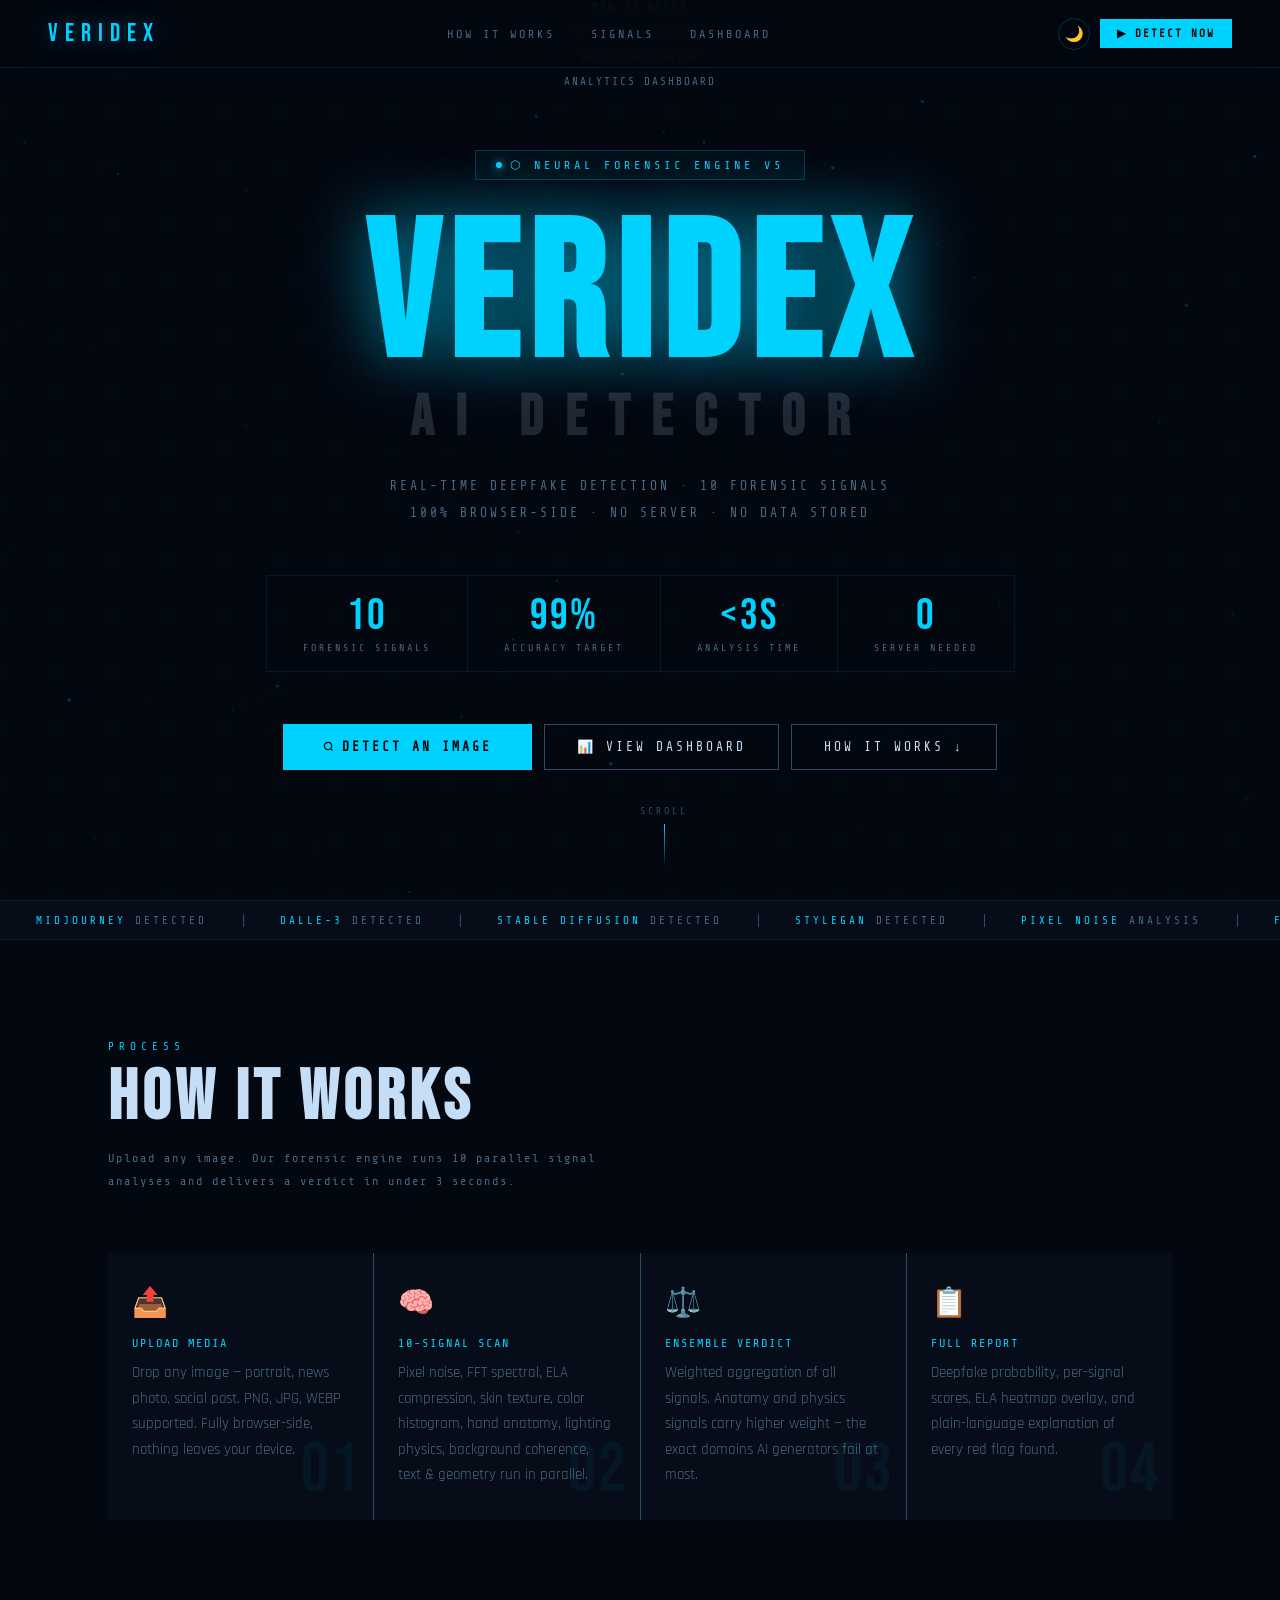
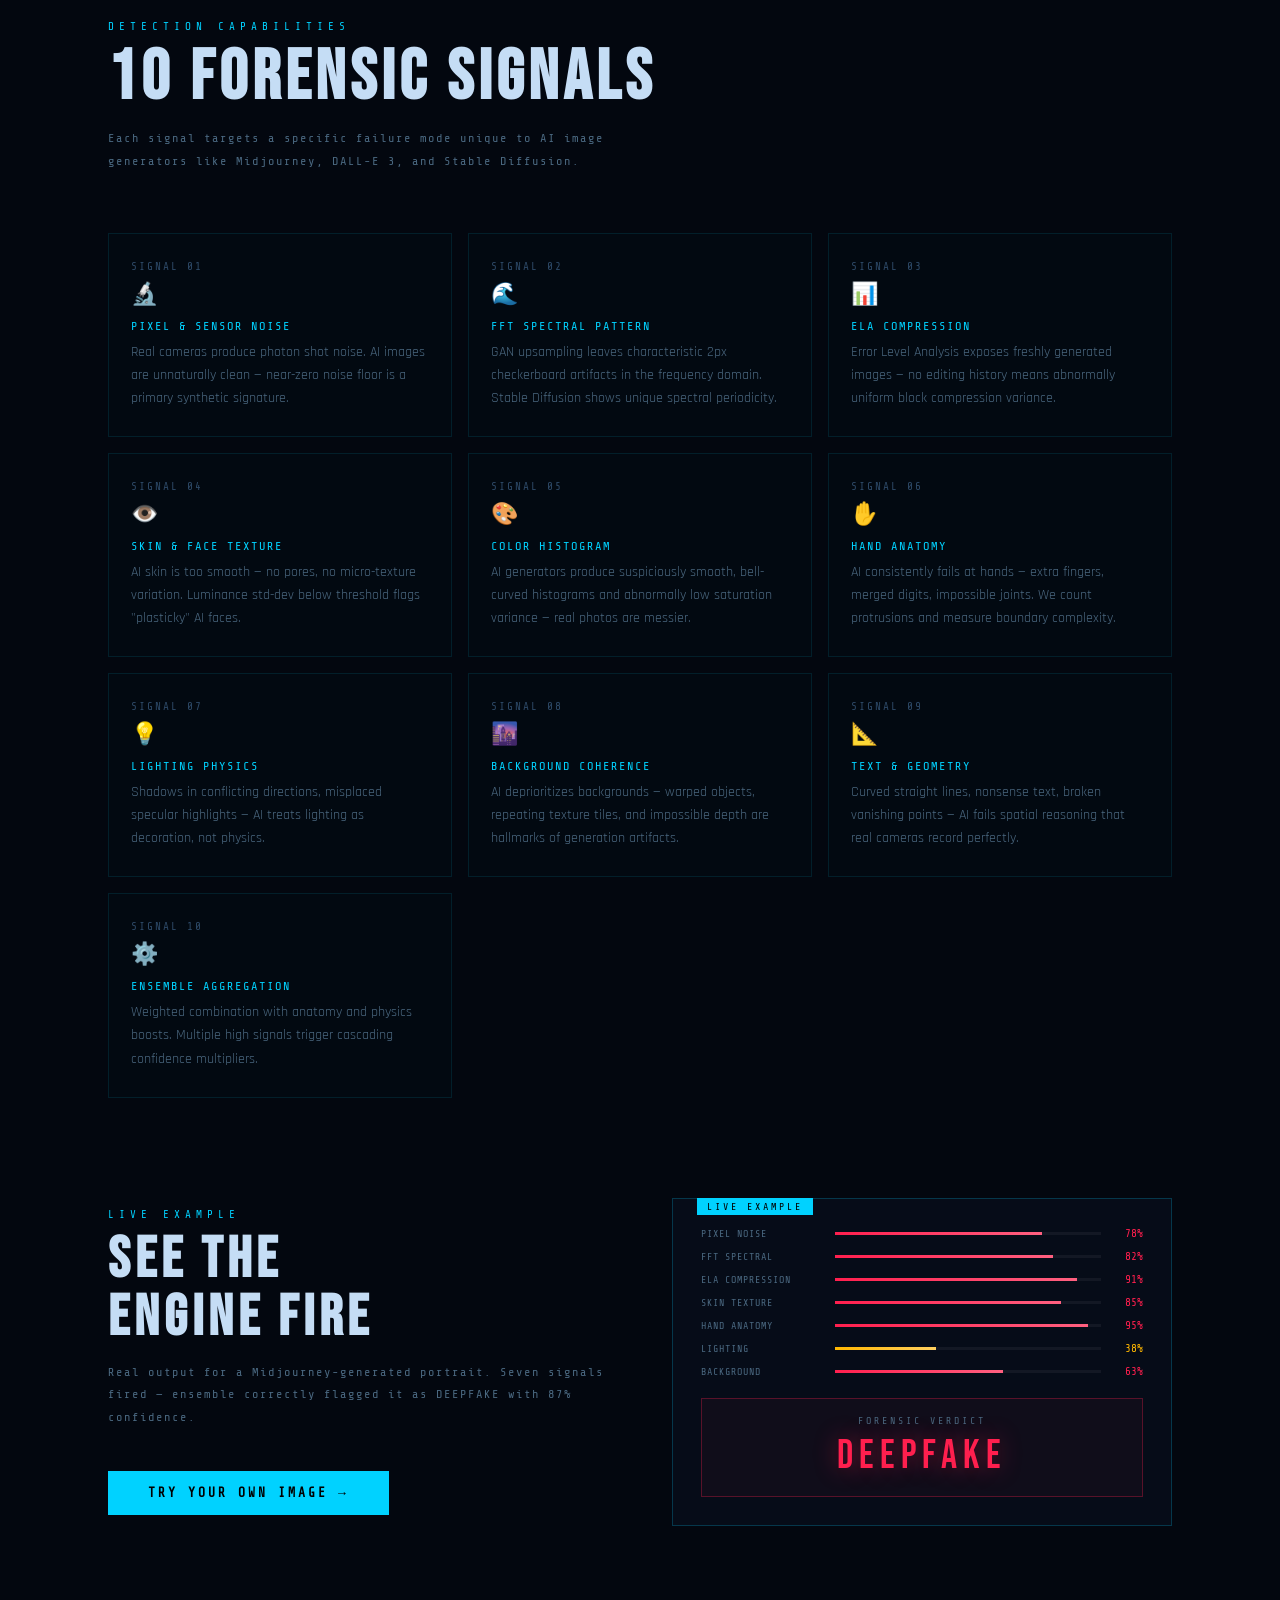
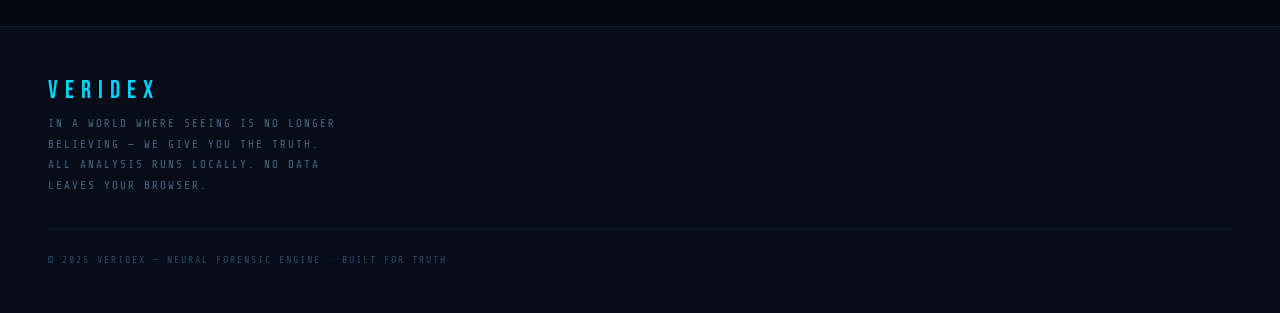
==== commit d1354bcb: "Update index.html" ====
--- a/index.html
+++ b/index.html
@@ -57,7 +57,7 @@
 /* ═══ TOPNAV ═══ */
 nav {
   position: fixed; top: 0; left: 0; right: 0; z-index: 200;
-  height: 62px;
+  height: 68px;
   display: flex; align-items: center; justify-content: space-between;
   padding: 0 48px;
   background: rgba(3,7,15,.75);
@@ -68,7 +68,7 @@
 [data-theme="light"] nav { background: rgba(238,243,252,.82); }
 .nav-logo {
   font-family: var(--display);
-  font-size: 22px; letter-spacing: 7px; color: var(--c);
+  font-size: 25px; letter-spacing: 7px; color: var(--c);
   text-shadow: 0 0 24px rgba(0,210,255,.5);
   text-decoration: none;
 }
@@ -76,13 +76,13 @@
   display: flex; gap: 36px;
 }
 .nav-center a {
-  font-family: var(--mono); font-size: 9px; letter-spacing: 3px;
+  font-family: var(--mono); font-size: 12px; letter-spacing: 3px;
   color: var(--muted2); text-decoration: none; transition: color .2s;
 }
 .nav-center a:hover { color: var(--c); }
 .nav-right { display: flex; align-items: center; gap: 10px; }
 .tbtn {
-  font-family: var(--mono); font-size: 8px; letter-spacing: 2px;
+  font-family: var(--mono); font-size: 11px; letter-spacing: 2px;
   padding: 7px 16px; border: 1px solid var(--border2); color: var(--muted2);
   background: none; cursor: pointer; text-decoration: none;
   transition: all .2s; display: inline-flex; align-items: center; gap: 6px;
@@ -96,7 +96,7 @@
 .theme-toggle {
   width: 32px; height: 32px; border-radius: 50%;
   border: 1px solid var(--border2); background: none;
-  color: var(--muted2); cursor: pointer; font-size: 13px;
+  color: var(--muted2); cursor: pointer; font-size: 15px;
   display: flex; align-items: center; justify-content: center;
   transition: all .2s;
 }
@@ -114,7 +114,7 @@
 }
 .mob-menu.on { display: flex; }
 .mob-menu a {
-  font-family: var(--mono); font-size: 10px; letter-spacing: 3px;
+  font-family: var(--mono); font-size: 13px; letter-spacing: 3px;
   color: var(--muted2); padding: 16px 28px;
   border-bottom: 1px solid var(--border); text-decoration: none; transition: color .2s;
 }
@@ -130,7 +130,7 @@
 }
 .hero-badge {
   display: inline-flex; align-items: center; gap: 8px;
-  font-family: var(--mono); font-size: 9px; letter-spacing: 4px; color: var(--c);
+  font-family: var(--mono); font-size: 12px; letter-spacing: 4px; color: var(--c);
   border: 1px solid rgba(0,210,255,.22); padding: 7px 20px;
   background: rgba(0,210,255,.04); margin-bottom: 36px;
   animation: riseIn .7s ease both;
@@ -143,7 +143,7 @@
 
 .hero-title {
   font-family: var(--display);
-  font-size: clamp(80px, 14vw, 180px);
+  font-size: clamp(90px, 15vw, 200px);
   line-height: .88; letter-spacing: 10px;
   margin-bottom: 28px;
   animation: riseIn .7s .1s ease both;
@@ -154,12 +154,12 @@
 }
 .ht-sub {
   display: block; color: var(--text); opacity: .15;
-  font-size: clamp(28px,4vw,52px); letter-spacing: 22px;
+  font-size: clamp(32px,4.5vw,58px); letter-spacing: 22px;
   margin-top: 8px;
 }
 
 .hero-desc {
-  font-family: var(--mono); font-size: 10px; letter-spacing: 3px;
+  font-family: var(--mono); font-size: 13px; letter-spacing: 3px;
   color: var(--muted2); line-height: 2.1; max-width: 500px;
   margin-bottom: 48px; animation: riseIn .7s .2s ease both;
 }
@@ -175,11 +175,11 @@
 }
 .hstat:last-child { border-right: none; }
 .hstat-n {
-  font-family: var(--display); font-size: 40px; letter-spacing: 2px; color: var(--c);
+  font-family: var(--display); font-size: 44px; letter-spacing: 2px; color: var(--c);
   line-height: 1;
 }
 .hstat-l {
-  font-family: var(--mono); font-size: 7px; letter-spacing: 3px;
+  font-family: var(--mono); font-size: 10px; letter-spacing: 3px;
   color: var(--muted2); margin-top: 4px;
 }
 
@@ -188,14 +188,14 @@
   animation: riseIn .7s .4s ease both;
 }
 .cta-main {
-  font-family: var(--mono); font-size: 10px; letter-spacing: 3px; font-weight: 700;
+  font-family: var(--mono); font-size: 13px; letter-spacing: 3px; font-weight: 700;
   padding: 14px 40px; background: var(--c); color: #000; border: none;
   cursor: pointer; transition: all .25s; text-decoration: none;
   display: inline-flex; align-items: center; gap: 8px;
 }
 .cta-main:hover { box-shadow: 0 0 32px rgba(0,210,255,.5); transform: translateY(-2px); }
 .cta-sec {
-  font-family: var(--mono); font-size: 10px; letter-spacing: 3px;
+  font-family: var(--mono); font-size: 13px; letter-spacing: 3px;
   padding: 14px 32px; background: none; color: var(--text);
   border: 1px solid var(--muted); cursor: pointer; transition: all .25s;
   text-decoration: none; display: inline-flex; align-items: center; gap: 7px;
@@ -205,7 +205,7 @@
 .scroll-cue {
   position: absolute; bottom: 32px; left: 50%; transform: translateX(-50%);
   display: flex; flex-direction: column; align-items: center; gap: 8px;
-  font-family: var(--mono); font-size: 7px; letter-spacing: 3px; color: var(--muted);
+  font-family: var(--mono); font-size: 10px; letter-spacing: 3px; color: var(--muted);
   animation: riseIn 1s 1s ease both;
 }
 .scroll-line {
@@ -227,7 +227,7 @@
   animation: ticker 28s linear infinite;
 }
 .ticker-item {
-  font-family: var(--mono); font-size: 8px; letter-spacing: 3px;
+  font-family: var(--mono); font-size: 11px; letter-spacing: 3px;
   color: var(--muted2); padding: 0 36px;
   border-right: 1px solid var(--muted); white-space: nowrap;
 }
@@ -241,15 +241,15 @@
   padding: 100px 48px;
 }
 .sec-tag {
-  font-family: var(--mono); font-size: 8px; letter-spacing: 5px;
+  font-family: var(--mono); font-size: 11px; letter-spacing: 5px;
   color: var(--c); margin-bottom: 10px; display: block;
 }
 .sec-title {
-  font-family: var(--display); font-size: clamp(36px,5vw,68px);
+  font-family: var(--display); font-size: clamp(42px,5.5vw,76px);
   letter-spacing: 5px; line-height: 1; margin-bottom: 14px;
 }
 .sec-sub {
-  font-family: var(--mono); font-size: 9px; letter-spacing: 2px;
+  font-family: var(--mono); font-size: 12px; letter-spacing: 2px;
   color: var(--muted2); line-height: 1.9; max-width: 500px;
 }
 
@@ -270,15 +270,15 @@
 }
 .step-card:hover::after { opacity: 1; }
 .step-n {
-  font-family: var(--display); font-size: 64px; letter-spacing: 2px;
+  font-family: var(--display); font-size: 70px; letter-spacing: 2px;
   color: rgba(0,210,255,.06); position: absolute; bottom: 8px; right: 12px;
 }
-.step-icon { font-size: 26px; margin-bottom: 14px; }
+.step-icon { font-size: 29px; margin-bottom: 14px; }
 .step-title {
-  font-family: var(--mono); font-size: 9px; letter-spacing: 2px;
+  font-family: var(--mono); font-size: 12px; letter-spacing: 2px;
   color: var(--c); margin-bottom: 10px;
 }
-.step-body { font-family: var(--body); font-size: 13px; color: var(--muted2); line-height: 1.7; }
+.step-body { font-family: var(--body); font-size: 15px; color: var(--muted2); line-height: 1.7; }
 
 /* ═══ FEATURES / SIGNALS ═══ */
 .signals-grid {
@@ -301,15 +301,15 @@
 }
 .sig-card:hover::before { opacity: 1; }
 .sig-num {
-  font-family: var(--mono); font-size: 8px; letter-spacing: 2px;
+  font-family: var(--mono); font-size: 11px; letter-spacing: 2px;
   color: var(--muted); margin-bottom: 8px;
 }
-.sig-icon { font-size: 20px; margin-bottom: 10px; }
+.sig-icon { font-size: 22px; margin-bottom: 10px; }
 .sig-title {
-  font-family: var(--mono); font-size: 9px; letter-spacing: 2px;
+  font-family: var(--mono); font-size: 12px; letter-spacing: 2px;
   color: var(--c); margin-bottom: 8px;
 }
-.sig-body { font-size: 12px; color: var(--muted2); line-height: 1.65; }
+.sig-body { font-size: 14px; color: var(--muted2); line-height: 1.65; }
 
 /* ═══ LIVE DEMO PREVIEW ═══ */
 .demo-wrap {
@@ -317,30 +317,30 @@
   max-width: 1160px; margin: 0 auto; padding: 0 48px 100px;
   display: grid; grid-template-columns: 1fr 1fr; gap: 64px; align-items: center;
 }
-.demo-text .sec-title { font-size: clamp(28px,4vw,52px); }
+.demo-text .sec-title { font-size: clamp(32px,4.5vw,58px); }
 .demo-panel {
   border: 1px solid var(--border2); background: var(--bg2); padding: 28px;
   position: relative;
 }
 .demo-panel::before {
   content: 'LIVE EXAMPLE'; position: absolute; top: -1px; left: 24px;
-  font-family: var(--mono); font-size: 7px; letter-spacing: 3px;
+  font-family: var(--mono); font-size: 10px; letter-spacing: 3px;
   background: var(--c); color: #000; padding: 3px 10px;
 }
 .demo-row {
   display: flex; align-items: center; gap: 10px; margin-bottom: 10px;
 }
-.demo-label { font-family: var(--mono); font-size: 7px; letter-spacing: 1px; color: var(--muted2); width: 124px; flex-shrink: 0; }
+.demo-label { font-family: var(--mono); font-size: 10px; letter-spacing: 1px; color: var(--muted2); width: 124px; flex-shrink: 0; }
 .demo-bar { flex: 1; height: 3px; background: rgba(255,255,255,.05); overflow: hidden; }
 .demo-fill { height: 100%; border-radius: 0; }
-.demo-pct { font-family: var(--mono); font-size: 8px; width: 32px; text-align: right; }
+.demo-pct { font-family: var(--mono); font-size: 11px; width: 32px; text-align: right; }
 .verdict-big {
   margin-top: 20px; padding: 16px; text-align: center;
   border: 1px solid rgba(255,31,78,.3); background: rgba(255,31,78,.04);
 }
-.vb-eyebrow { font-family: var(--mono); font-size: 7px; letter-spacing: 3px; color: var(--muted2); margin-bottom: 6px; }
+.vb-eyebrow { font-family: var(--mono); font-size: 10px; letter-spacing: 3px; color: var(--muted2); margin-bottom: 6px; }
 .vb-word {
-  font-family: var(--display); font-size: 36px; letter-spacing: 6px; color: var(--c2);
+  font-family: var(--display); font-size: 40px; letter-spacing: 6px; color: var(--c2);
   text-shadow: 0 0 24px rgba(255,31,78,.45);
 }
 
@@ -354,21 +354,21 @@
 }
 .foot-brand { flex: 1; min-width: 200px; }
 .foot-logo {
-  font-family: var(--display); font-size: 22px; letter-spacing: 7px; color: var(--c);
+  font-family: var(--display); font-size: 25px; letter-spacing: 7px; color: var(--c);
   margin-bottom: 8px;
 }
 .foot-tag {
-  font-family: var(--mono); font-size: 8px; letter-spacing: 2px;
+  font-family: var(--mono); font-size: 11px; letter-spacing: 2px;
   color: var(--muted2); line-height: 1.9; max-width: 300px;
 }
 .foot-nav { display: flex; flex-direction: column; gap: 12px; }
 .foot-nav a {
-  font-family: var(--mono); font-size: 8px; letter-spacing: 2px;
+  font-family: var(--mono); font-size: 11px; letter-spacing: 2px;
   color: var(--muted2); text-decoration: none; transition: color .2s;
 }
 .foot-nav a:hover { color: var(--c); }
 .foot-copy {
-  width: 100%; font-family: var(--mono); font-size: 7px;
+  width: 100%; font-family: var(--mono); font-size: 10px;
   letter-spacing: 2px; color: var(--muted); border-top: 1px solid var(--border); padding-top: 24px;
 }
 
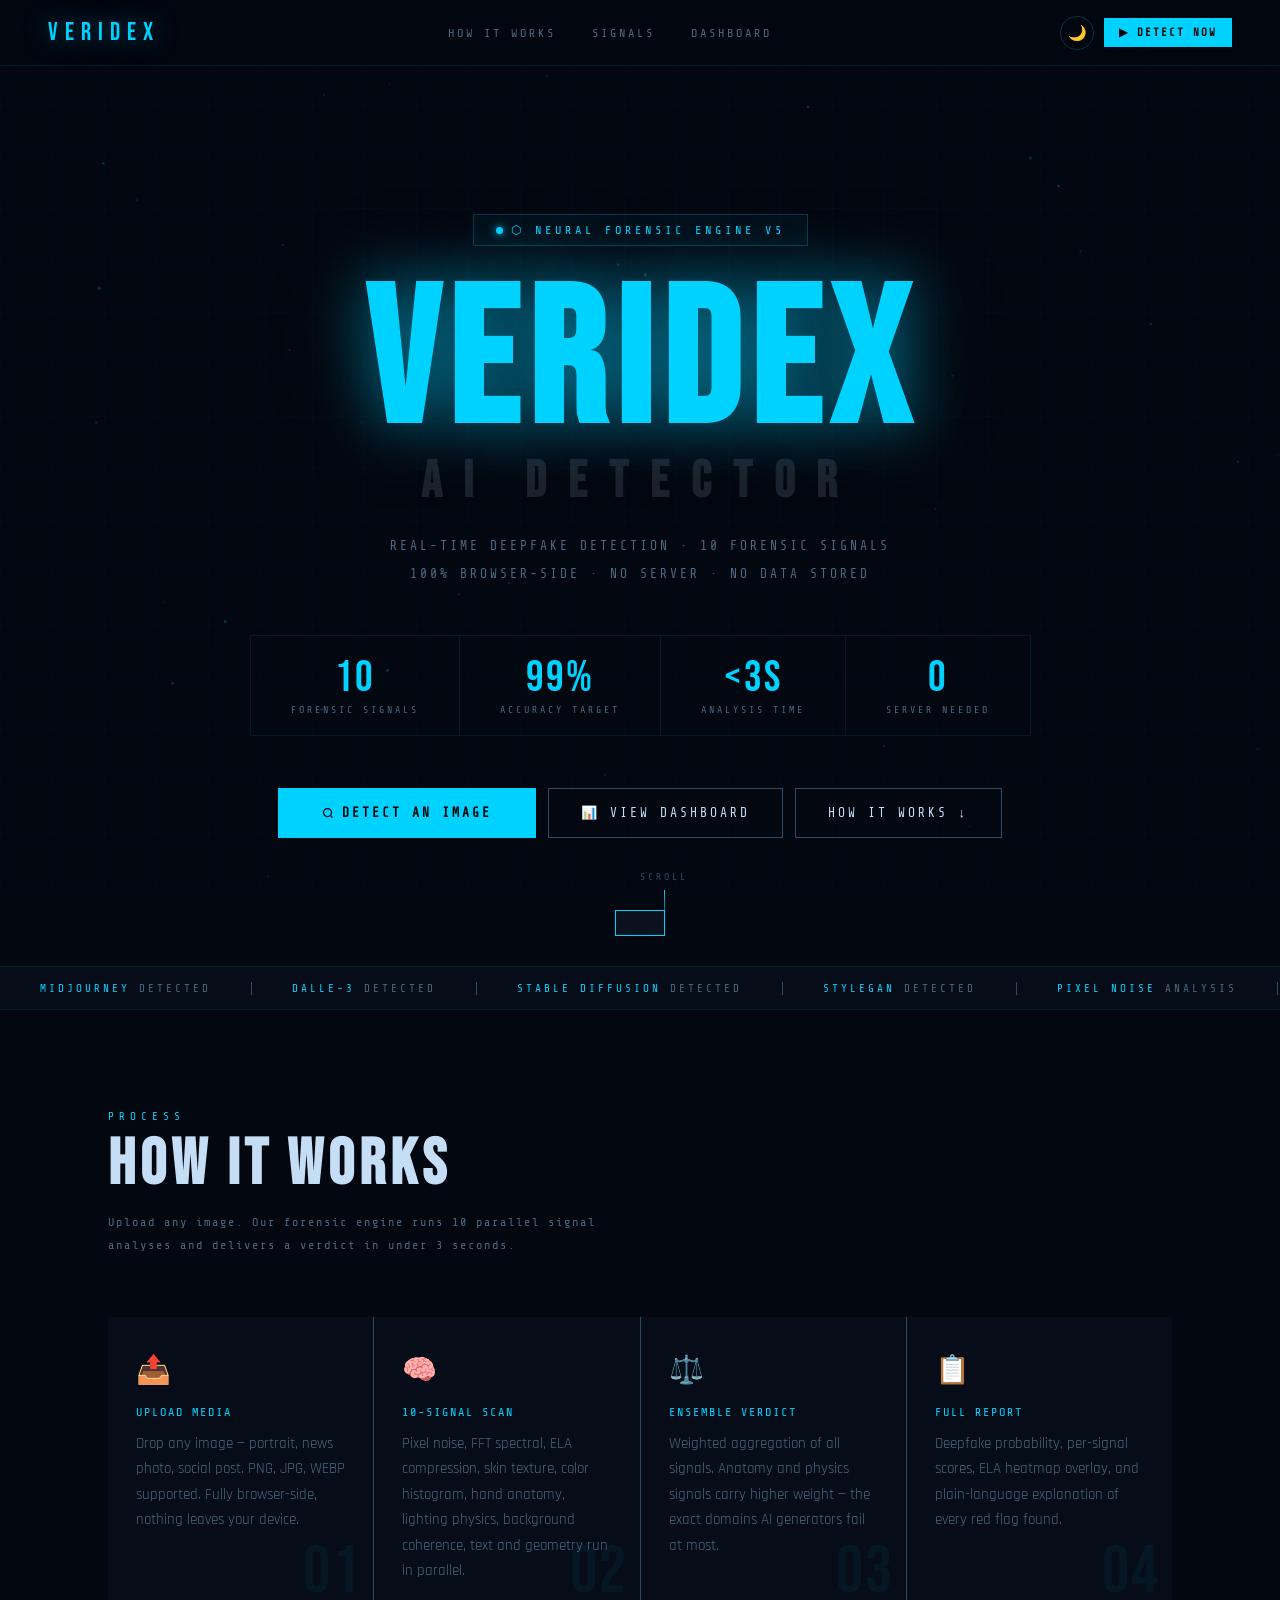
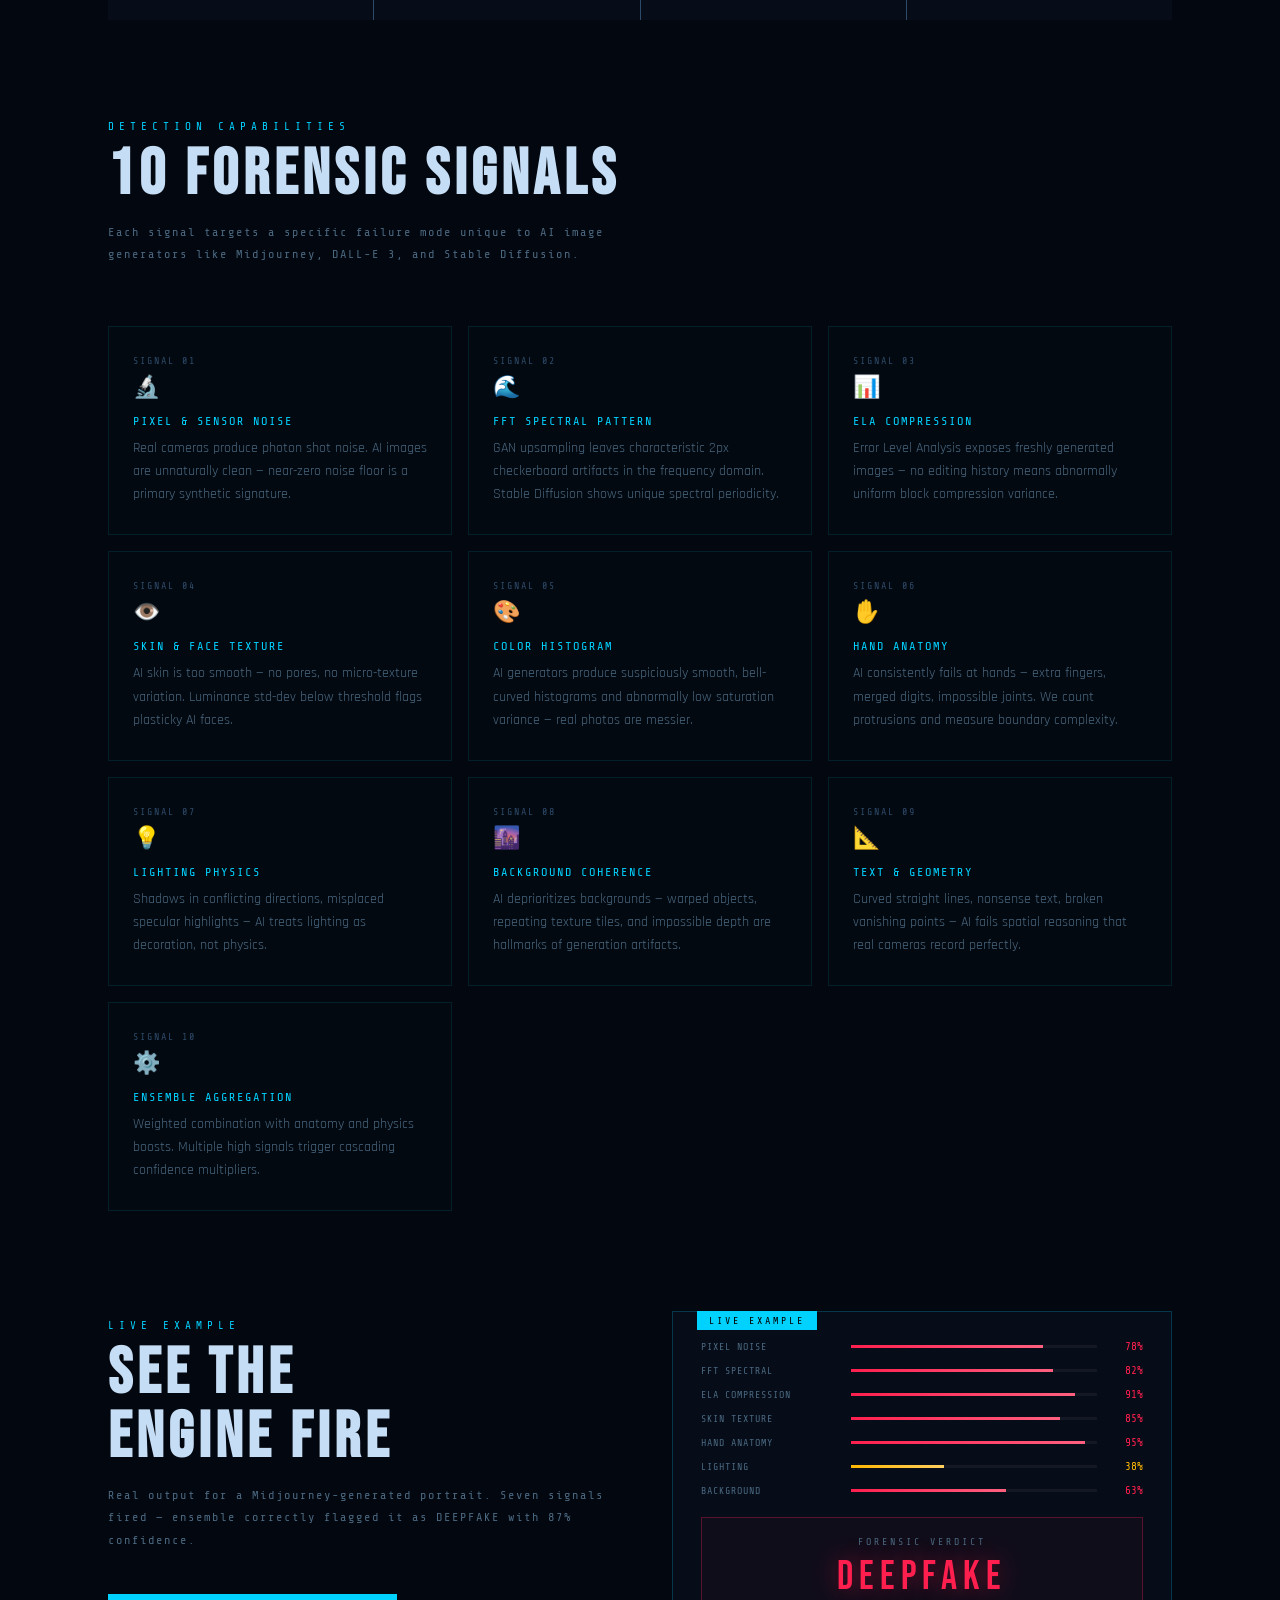
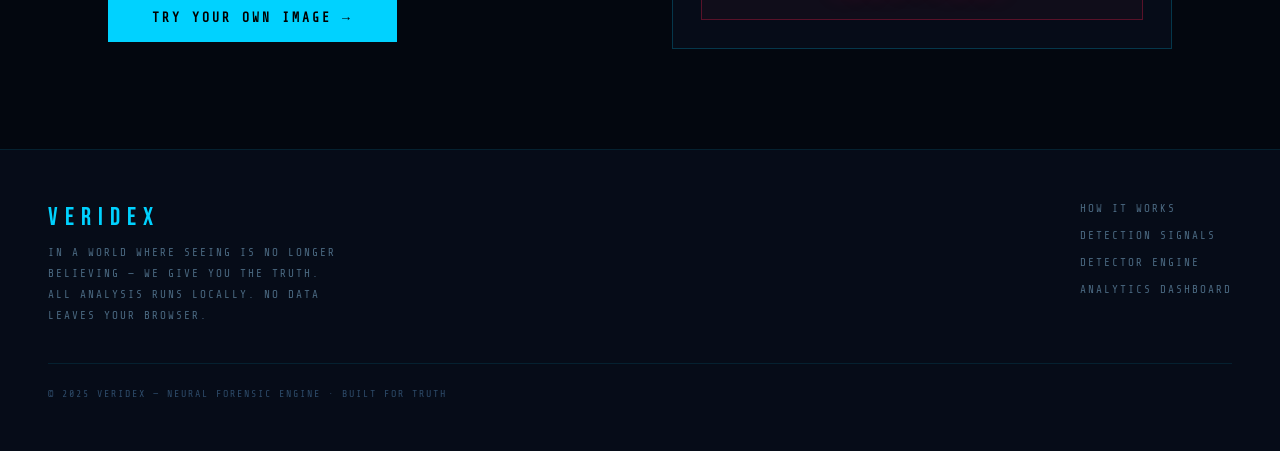
==== commit 783144f1: "Rename index (2).html to index.html" ====
--- a/index.html
+++ b/index.html
@@ -5,401 +5,16 @@
 <meta name="viewport" content="width=device-width,initial-scale=1.0">
 <title>VERIDEX — AI Deepfake Detection</title>
 <link href="https://fonts.googleapis.com/css2?family=Bebas+Neue&family=Rajdhani:wght@400;500;600;700&family=Share+Tech+Mono&display=swap" rel="stylesheet">
-<style>
-/* ═══ TOKENS ═══ */
-:root {
-  --bg: #03070f;
-  --bg2: #060c18;
-  --bg3: #0a1220;
-  --border: rgba(0,210,255,0.10);
-  --border2: rgba(0,210,255,0.22);
-  --c: #00d2ff;
-  --c2: #ff1f4e;
-  --c3: #00ff88;
-  --warn: #ffb700;
-  --text: #c5ddf5;
-  --muted: #2d4a68;
-  --muted2: #4a6880;
-  --display: 'Bebas Neue', sans-serif;
-  --body: 'Rajdhani', sans-serif;
-  --mono: 'Share Tech Mono', monospace;
-}
-[data-theme="light"] {
-  --bg: #eef3fc;
-  --bg2: #f8faff;
-  --bg3: #fff;
-  --border: rgba(0,140,200,0.12);
-  --border2: rgba(0,140,200,0.25);
-  --c: #0088cc;
-  --text: #0d1e38;
-  --muted: #b0c4d8;
-  --muted2: #7090aa;
-}
-
-/* ═══ BASE ═══ */
-*, *::before, *::after { box-sizing: border-box; margin: 0; padding: 0; }
-html { scroll-behavior: smooth; }
-body {
-  background: var(--bg);
-  color: var(--text);
-  font-family: var(--body);
-  overflow-x: hidden;
-  transition: background .35s, color .35s;
-}
-::selection { background: rgba(0,210,255,.2); color: var(--c); }
-
-/* ═══ CANVAS BACKGROUND ═══ */
-#bgc {
-  position: fixed; inset: 0; z-index: 0;
-  pointer-events: none; opacity: .5;
-}
-
-/* ═══ TOPNAV ═══ */
-nav {
-  position: fixed; top: 0; left: 0; right: 0; z-index: 200;
-  height: 68px;
-  display: flex; align-items: center; justify-content: space-between;
-  padding: 0 48px;
-  background: rgba(3,7,15,.75);
-  backdrop-filter: blur(18px);
-  border-bottom: 1px solid var(--border);
-  transition: background .35s;
-}
-[data-theme="light"] nav { background: rgba(238,243,252,.82); }
-.nav-logo {
-  font-family: var(--display);
-  font-size: 25px; letter-spacing: 7px; color: var(--c);
-  text-shadow: 0 0 24px rgba(0,210,255,.5);
-  text-decoration: none;
-}
-.nav-center {
-  display: flex; gap: 36px;
-}
-.nav-center a {
-  font-family: var(--mono); font-size: 12px; letter-spacing: 3px;
-  color: var(--muted2); text-decoration: none; transition: color .2s;
-}
-.nav-center a:hover { color: var(--c); }
-.nav-right { display: flex; align-items: center; gap: 10px; }
-.tbtn {
-  font-family: var(--mono); font-size: 11px; letter-spacing: 2px;
-  padding: 7px 16px; border: 1px solid var(--border2); color: var(--muted2);
-  background: none; cursor: pointer; text-decoration: none;
-  transition: all .2s; display: inline-flex; align-items: center; gap: 6px;
-}
-.tbtn:hover { border-color: var(--c); color: var(--c); }
-.tbtn.primary {
-  background: var(--c); color: #000; border-color: var(--c);
-  font-weight: 700;
-}
-.tbtn.primary:hover { box-shadow: 0 0 24px rgba(0,210,255,.45); transform: translateY(-1px); }
-.theme-toggle {
-  width: 32px; height: 32px; border-radius: 50%;
-  border: 1px solid var(--border2); background: none;
-  color: var(--muted2); cursor: pointer; font-size: 15px;
-  display: flex; align-items: center; justify-content: center;
-  transition: all .2s;
-}
-.theme-toggle:hover { border-color: var(--c); color: var(--c); }
-.hbg {
-  display: none; flex-direction: column; gap: 4px;
-  background: none; border: none; cursor: pointer; padding: 5px;
-}
-.hbg span { display: block; width: 20px; height: 1px; background: var(--muted2); transition: .3s; }
-.mob-menu {
-  display: none; position: fixed; top: 62px; left: 0; right: 0; z-index: 199;
-  flex-direction: column; gap: 0;
-  background: rgba(3,7,15,.97); backdrop-filter: blur(18px);
-  border-bottom: 1px solid var(--border);
-}
-.mob-menu.on { display: flex; }
-.mob-menu a {
-  font-family: var(--mono); font-size: 13px; letter-spacing: 3px;
-  color: var(--muted2); padding: 16px 28px;
-  border-bottom: 1px solid var(--border); text-decoration: none; transition: color .2s;
-}
-.mob-menu a:hover { color: var(--c); }
-
-/* ═══ HERO ═══ */
-.hero {
-  position: relative; z-index: 1;
-  min-height: 100vh;
-  display: flex; flex-direction: column;
-  align-items: center; justify-content: center;
-  text-align: center; padding: 100px 24px 80px;
-}
-.hero-badge {
-  display: inline-flex; align-items: center; gap: 8px;
-  font-family: var(--mono); font-size: 12px; letter-spacing: 4px; color: var(--c);
-  border: 1px solid rgba(0,210,255,.22); padding: 7px 20px;
-  background: rgba(0,210,255,.04); margin-bottom: 36px;
-  animation: riseIn .7s ease both;
-}
-.hero-badge::before {
-  content: ''; width: 6px; height: 6px; border-radius: 50%;
-  background: var(--c); box-shadow: 0 0 8px var(--c); animation: blink 2s infinite;
-}
-@keyframes blink { 0%,100%{opacity:1} 50%{opacity:.2} }
-
-.hero-title {
-  font-family: var(--display);
-  font-size: clamp(90px, 15vw, 200px);
-  line-height: .88; letter-spacing: 10px;
-  margin-bottom: 28px;
-  animation: riseIn .7s .1s ease both;
-}
-.ht-glow {
-  display: block; color: var(--c);
-  text-shadow: 0 0 60px rgba(0,210,255,.55), 0 0 120px rgba(0,210,255,.2);
-}
-.ht-sub {
-  display: block; color: var(--text); opacity: .15;
-  font-size: clamp(32px,4.5vw,58px); letter-spacing: 22px;
-  margin-top: 8px;
-}
-
-.hero-desc {
-  font-family: var(--mono); font-size: 13px; letter-spacing: 3px;
-  color: var(--muted2); line-height: 2.1; max-width: 500px;
-  margin-bottom: 48px; animation: riseIn .7s .2s ease both;
-}
-
-.hero-stats {
-  display: flex; gap: 0; margin-bottom: 52px;
-  animation: riseIn .7s .3s ease both;
-  border: 1px solid var(--border);
-}
-.hstat {
-  padding: 18px 36px; text-align: center;
-  border-right: 1px solid var(--border);
-}
-.hstat:last-child { border-right: none; }
-.hstat-n {
-  font-family: var(--display); font-size: 44px; letter-spacing: 2px; color: var(--c);
-  line-height: 1;
-}
-.hstat-l {
-  font-family: var(--mono); font-size: 10px; letter-spacing: 3px;
-  color: var(--muted2); margin-top: 4px;
-}
-
-.hero-ctas {
-  display: flex; gap: 12px; flex-wrap: wrap; justify-content: center;
-  animation: riseIn .7s .4s ease both;
-}
-.cta-main {
-  font-family: var(--mono); font-size: 13px; letter-spacing: 3px; font-weight: 700;
-  padding: 14px 40px; background: var(--c); color: #000; border: none;
-  cursor: pointer; transition: all .25s; text-decoration: none;
-  display: inline-flex; align-items: center; gap: 8px;
-}
-.cta-main:hover { box-shadow: 0 0 32px rgba(0,210,255,.5); transform: translateY(-2px); }
-.cta-sec {
-  font-family: var(--mono); font-size: 13px; letter-spacing: 3px;
-  padding: 14px 32px; background: none; color: var(--text);
-  border: 1px solid var(--muted); cursor: pointer; transition: all .25s;
-  text-decoration: none; display: inline-flex; align-items: center; gap: 7px;
-}
-.cta-sec:hover { border-color: var(--c2); color: var(--c2); }
-
-.scroll-cue {
-  position: absolute; bottom: 32px; left: 50%; transform: translateX(-50%);
-  display: flex; flex-direction: column; align-items: center; gap: 8px;
-  font-family: var(--mono); font-size: 10px; letter-spacing: 3px; color: var(--muted);
-  animation: riseIn 1s 1s ease both;
-}
-.scroll-line {
-  width: 1px; height: 44px;
-  background: linear-gradient(to bottom, var(--c), transparent);
-  animation: scrollDown 1.8s ease-in-out infinite;
-}
-@keyframes scrollDown { 0%,100%{opacity:.8;transform:scaleY(1)} 50%{opacity:.2;transform:scaleY(1.4)} }
-
-/* ═══ TICKER ═══ */
-.ticker {
-  position: relative; z-index: 1;
-  border-top: 1px solid var(--border); border-bottom: 1px solid var(--border);
-  background: var(--bg2); height: 40px; overflow: hidden;
-  display: flex; align-items: center;
-}
-.ticker-track {
-  display: flex; width: max-content;
-  animation: ticker 28s linear infinite;
-}
-.ticker-item {
-  font-family: var(--mono); font-size: 11px; letter-spacing: 3px;
-  color: var(--muted2); padding: 0 36px;
-  border-right: 1px solid var(--muted); white-space: nowrap;
-}
-.ticker-item em { color: var(--c); font-style: normal; }
-@keyframes ticker { from{transform:translateX(0)} to{transform:translateX(-50%)} }
-
-/* ═══ SECTION SHELL ═══ */
-.sec {
-  position: relative; z-index: 1;
-  max-width: 1160px; margin: 0 auto;
-  padding: 100px 48px;
-}
-.sec-tag {
-  font-family: var(--mono); font-size: 11px; letter-spacing: 5px;
-  color: var(--c); margin-bottom: 10px; display: block;
-}
-.sec-title {
-  font-family: var(--display); font-size: clamp(42px,5.5vw,76px);
-  letter-spacing: 5px; line-height: 1; margin-bottom: 14px;
-}
-.sec-sub {
-  font-family: var(--mono); font-size: 12px; letter-spacing: 2px;
-  color: var(--muted2); line-height: 1.9; max-width: 500px;
-}
-
-/* ═══ HOW IT WORKS ═══ */
-.steps-grid {
-  display: grid; grid-template-columns: repeat(4,1fr);
-  gap: 1px; background: var(--muted); margin-top: 60px;
-}
-.step-card {
-  background: var(--bg2); padding: 32px 24px;
-  position: relative; overflow: hidden; transition: background .2s;
-}
-.step-card:hover { background: var(--bg3); }
-.step-card::after {
-  content: ''; position: absolute; bottom: 0; left: 0; right: 0; height: 2px;
-  background: linear-gradient(90deg, transparent, var(--c), transparent);
-  opacity: 0; transition: .3s;
-}
-.step-card:hover::after { opacity: 1; }
-.step-n {
-  font-family: var(--display); font-size: 70px; letter-spacing: 2px;
-  color: rgba(0,210,255,.06); position: absolute; bottom: 8px; right: 12px;
-}
-.step-icon { font-size: 29px; margin-bottom: 14px; }
-.step-title {
-  font-family: var(--mono); font-size: 12px; letter-spacing: 2px;
-  color: var(--c); margin-bottom: 10px;
-}
-.step-body { font-family: var(--body); font-size: 15px; color: var(--muted2); line-height: 1.7; }
-
-/* ═══ FEATURES / SIGNALS ═══ */
-.signals-grid {
-  display: grid; grid-template-columns: repeat(auto-fill, minmax(280px,1fr));
-  gap: 16px; margin-top: 60px;
-}
-.sig-card {
-  border: 1px solid var(--border); padding: 26px 22px;
-  position: relative; overflow: hidden; transition: all .25s;
-  background: rgba(0,210,255,.01);
-}
-.sig-card:hover {
-  border-color: var(--c); background: rgba(0,210,255,.03);
-  transform: translateY(-2px);
-}
-.sig-card::before {
-  content: ''; position: absolute; top: 0; left: 0; right: 0; height: 1px;
-  background: linear-gradient(90deg, transparent, var(--c), transparent);
-  opacity: 0; transition: .3s;
-}
-.sig-card:hover::before { opacity: 1; }
-.sig-num {
-  font-family: var(--mono); font-size: 11px; letter-spacing: 2px;
-  color: var(--muted); margin-bottom: 8px;
-}
-.sig-icon { font-size: 22px; margin-bottom: 10px; }
-.sig-title {
-  font-family: var(--mono); font-size: 12px; letter-spacing: 2px;
-  color: var(--c); margin-bottom: 8px;
-}
-.sig-body { font-size: 14px; color: var(--muted2); line-height: 1.65; }
-
-/* ═══ LIVE DEMO PREVIEW ═══ */
-.demo-wrap {
-  position: relative; z-index: 1;
-  max-width: 1160px; margin: 0 auto; padding: 0 48px 100px;
-  display: grid; grid-template-columns: 1fr 1fr; gap: 64px; align-items: center;
-}
-.demo-text .sec-title { font-size: clamp(32px,4.5vw,58px); }
-.demo-panel {
-  border: 1px solid var(--border2); background: var(--bg2); padding: 28px;
-  position: relative;
-}
-.demo-panel::before {
-  content: 'LIVE EXAMPLE'; position: absolute; top: -1px; left: 24px;
-  font-family: var(--mono); font-size: 10px; letter-spacing: 3px;
-  background: var(--c); color: #000; padding: 3px 10px;
-}
-.demo-row {
-  display: flex; align-items: center; gap: 10px; margin-bottom: 10px;
-}
-.demo-label { font-family: var(--mono); font-size: 10px; letter-spacing: 1px; color: var(--muted2); width: 124px; flex-shrink: 0; }
-.demo-bar { flex: 1; height: 3px; background: rgba(255,255,255,.05); overflow: hidden; }
-.demo-fill { height: 100%; border-radius: 0; }
-.demo-pct { font-family: var(--mono); font-size: 11px; width: 32px; text-align: right; }
-.verdict-big {
-  margin-top: 20px; padding: 16px; text-align: center;
-  border: 1px solid rgba(255,31,78,.3); background: rgba(255,31,78,.04);
-}
-.vb-eyebrow { font-family: var(--mono); font-size: 10px; letter-spacing: 3px; color: var(--muted2); margin-bottom: 6px; }
-.vb-word {
-  font-family: var(--display); font-size: 40px; letter-spacing: 6px; color: var(--c2);
-  text-shadow: 0 0 24px rgba(255,31,78,.45);
-}
-
-/* ═══ FOOTER ═══ */
-footer {
-  position: relative; z-index: 1;
-  border-top: 1px solid var(--border);
-  background: var(--bg2); padding: 48px;
-  display: flex; flex-wrap: wrap; gap: 32px;
-  align-items: flex-start; justify-content: space-between;
-}
-.foot-brand { flex: 1; min-width: 200px; }
-.foot-logo {
-  font-family: var(--display); font-size: 25px; letter-spacing: 7px; color: var(--c);
-  margin-bottom: 8px;
-}
-.foot-tag {
-  font-family: var(--mono); font-size: 11px; letter-spacing: 2px;
-  color: var(--muted2); line-height: 1.9; max-width: 300px;
-}
-.foot-nav { display: flex; flex-direction: column; gap: 12px; }
-.foot-nav a {
-  font-family: var(--mono); font-size: 11px; letter-spacing: 2px;
-  color: var(--muted2); text-decoration: none; transition: color .2s;
-}
-.foot-nav a:hover { color: var(--c); }
-.foot-copy {
-  width: 100%; font-family: var(--mono); font-size: 10px;
-  letter-spacing: 2px; color: var(--muted); border-top: 1px solid var(--border); padding-top: 24px;
-}
-
-/* ═══ ANIMS ═══ */
-@keyframes riseIn { from{opacity:0;transform:translateY(20px)} to{opacity:1;transform:none} }
-
-/* ═══ RESPONSIVE ═══ */
-@media(max-width:960px) {
-  nav { padding: 0 20px; }
-  .nav-center { display: none; }
-  .tbtn.primary { display: none; }
-  .hbg { display: flex; }
-  .steps-grid { grid-template-columns: 1fr 1fr; }
-  .demo-wrap { grid-template-columns: 1fr; gap: 36px; padding: 0 20px 80px; }
-  .sec { padding: 80px 20px; }
-  footer { padding: 32px 20px; }
-}
-@media(max-width:580px) {
-  .hero-stats { flex-wrap: wrap; border: none; gap: 20px; }
-  .hstat { border: 1px solid var(--border); padding: 14px 24px; }
-  .steps-grid { grid-template-columns: 1fr; }
-  .hero-ctas { flex-direction: column; align-items: stretch; }
-  .cta-main, .cta-sec { justify-content: center; }
-}
-</style>
+<link rel="stylesheet" href="css/base.css">
+<link rel="stylesheet" href="css/nav.css">
+<link rel="stylesheet" href="css/index.css">
 </head>
 <body>
-<canvas id="bgc"></canvas>
+<div class="bg-grid"></div>
+<canvas id="bgc" style="position:fixed;inset:0;z-index:0;pointer-events:none;opacity:.45"></canvas>
 
 <!-- ─── NAV ─── -->
-<nav>
+<nav class="topbar">
   <a href="index.html" class="nav-logo">VERIDEX</a>
   <div class="nav-center">
     <a href="#how">HOW IT WORKS</a>
@@ -407,8 +22,8 @@
     <a href="dashboard.html">DASHBOARD</a>
   </div>
   <div class="nav-right">
-    <button class="theme-toggle" id="themeToggle">🌙</button>
-    <a href="engine.html" class="tbtn primary">▶ DETECT NOW</a>
+    <button class="theme-btn" id="themeBtn">🌙</button>
+    <a href="engine.html" class="ibtn primary">▶ DETECT NOW</a>
     <button class="hbg" id="hbg" aria-label="Menu">
       <span></span><span></span><span></span>
     </button>
@@ -429,23 +44,20 @@
     <span class="ht-sub">AI DETECTOR</span>
   </h1>
   <p class="hero-desc">REAL-TIME DEEPFAKE DETECTION · 10 FORENSIC SIGNALS<br>100% BROWSER-SIDE · NO SERVER · NO DATA STORED</p>
-
   <div class="hero-stats">
     <div class="hstat"><div class="hstat-n">10</div><div class="hstat-l">FORENSIC SIGNALS</div></div>
     <div class="hstat"><div class="hstat-n">99%</div><div class="hstat-l">ACCURACY TARGET</div></div>
     <div class="hstat"><div class="hstat-n">&lt;3S</div><div class="hstat-l">ANALYSIS TIME</div></div>
     <div class="hstat"><div class="hstat-n">0</div><div class="hstat-l">SERVER NEEDED</div></div>
   </div>
-
   <div class="hero-ctas">
     <a href="engine.html" class="cta-main">
-      <svg width="11" height="11" viewBox="0 0 24 24" fill="none" stroke="currentColor" stroke-width="2.5"><circle cx="11" cy="11" r="8"/><path d="M21 21l-4.35-4.35"/></svg>
+      <svg width="12" height="12" viewBox="0 0 24 24" fill="none" stroke="currentColor" stroke-width="2.5"><circle cx="11" cy="11" r="8"/><path d="M21 21l-4.35-4.35"/></svg>
       DETECT AN IMAGE
     </a>
     <a href="dashboard.html" class="cta-sec">📊 VIEW DASHBOARD</a>
     <a href="#how" class="cta-sec">HOW IT WORKS ↓</a>
   </div>
-
   <div class="scroll-cue">
     <span>SCROLL</span>
     <div class="scroll-line"></div>
@@ -473,7 +85,7 @@
       <div class="step-n">02</div>
       <div class="step-icon">🧠</div>
       <div class="step-title">10-SIGNAL SCAN</div>
-      <div class="step-body">Pixel noise, FFT spectral, ELA compression, skin texture, color histogram, hand anatomy, lighting physics, background coherence, text & geometry run in parallel.</div>
+      <div class="step-body">Pixel noise, FFT spectral, ELA compression, skin texture, color histogram, hand anatomy, lighting physics, background coherence, text and geometry run in parallel.</div>
     </div>
     <div class="step-card">
       <div class="step-n">03</div>
@@ -491,7 +103,7 @@
 </div>
 
 <!-- ─── SIGNALS ─── -->
-<div id="signals" style="position:relative;z-index:1;max-width:1160px;margin:0 auto;padding:0 48px 100px">
+<div id="signals" class="signals-wrap">
   <span class="sec-tag">DETECTION CAPABILITIES</span>
   <h2 class="sec-title">10 FORENSIC SIGNALS</h2>
   <p class="sec-sub">Each signal targets a specific failure mode unique to AI image generators like Midjourney, DALL-E 3, and Stable Diffusion.</p>
@@ -499,7 +111,7 @@
     <div class="sig-card"><div class="sig-num">SIGNAL 01</div><div class="sig-icon">🔬</div><div class="sig-title">PIXEL &amp; SENSOR NOISE</div><div class="sig-body">Real cameras produce photon shot noise. AI images are unnaturally clean — near-zero noise floor is a primary synthetic signature.</div></div>
     <div class="sig-card"><div class="sig-num">SIGNAL 02</div><div class="sig-icon">🌊</div><div class="sig-title">FFT SPECTRAL PATTERN</div><div class="sig-body">GAN upsampling leaves characteristic 2px checkerboard artifacts in the frequency domain. Stable Diffusion shows unique spectral periodicity.</div></div>
     <div class="sig-card"><div class="sig-num">SIGNAL 03</div><div class="sig-icon">📊</div><div class="sig-title">ELA COMPRESSION</div><div class="sig-body">Error Level Analysis exposes freshly generated images — no editing history means abnormally uniform block compression variance.</div></div>
-    <div class="sig-card"><div class="sig-num">SIGNAL 04</div><div class="sig-icon">👁️</div><div class="sig-title">SKIN &amp; FACE TEXTURE</div><div class="sig-body">AI skin is too smooth — no pores, no micro-texture variation. Luminance std-dev below threshold flags "plasticky" AI faces.</div></div>
+    <div class="sig-card"><div class="sig-num">SIGNAL 04</div><div class="sig-icon">👁️</div><div class="sig-title">SKIN &amp; FACE TEXTURE</div><div class="sig-body">AI skin is too smooth — no pores, no micro-texture variation. Luminance std-dev below threshold flags plasticky AI faces.</div></div>
     <div class="sig-card"><div class="sig-num">SIGNAL 05</div><div class="sig-icon">🎨</div><div class="sig-title">COLOR HISTOGRAM</div><div class="sig-body">AI generators produce suspiciously smooth, bell-curved histograms and abnormally low saturation variance — real photos are messier.</div></div>
     <div class="sig-card"><div class="sig-num">SIGNAL 06</div><div class="sig-icon">✋</div><div class="sig-title">HAND ANATOMY</div><div class="sig-body">AI consistently fails at hands — extra fingers, merged digits, impossible joints. We count protrusions and measure boundary complexity.</div></div>
     <div class="sig-card"><div class="sig-num">SIGNAL 07</div><div class="sig-icon">💡</div><div class="sig-title">LIGHTING PHYSICS</div><div class="sig-body">Shadows in conflicting directions, misplaced specular highlights — AI treats lighting as decoration, not physics.</div></div>
@@ -511,49 +123,21 @@
 
 <!-- ─── DEMO PREVIEW ─── -->
 <div class="demo-wrap">
-  <div class="demo-text">
+  <div>
     <span class="sec-tag">LIVE EXAMPLE</span>
     <h2 class="sec-title">SEE THE<br>ENGINE FIRE</h2>
     <p class="sec-sub">Real output for a Midjourney-generated portrait. Seven signals fired — ensemble correctly flagged it as DEEPFAKE with 87% confidence.</p>
     <br><br>
-    <a href="engine.html" class="cta-main" style="display:inline-flex">TRY YOUR OWN IMAGE →</a>
+    <a href="engine.html" class="cta-main">TRY YOUR OWN IMAGE →</a>
   </div>
   <div class="demo-panel">
-    <div class="demo-row">
-      <div class="demo-label">PIXEL NOISE</div>
-      <div class="demo-bar"><div class="demo-fill" style="width:78%;background:linear-gradient(90deg,#ff1f4e,#ff6080)"></div></div>
-      <div class="demo-pct" style="color:#ff1f4e">78%</div>
-    </div>
-    <div class="demo-row">
-      <div class="demo-label">FFT SPECTRAL</div>
-      <div class="demo-bar"><div class="demo-fill" style="width:82%;background:linear-gradient(90deg,#ff1f4e,#ff6080)"></div></div>
-      <div class="demo-pct" style="color:#ff1f4e">82%</div>
-    </div>
-    <div class="demo-row">
-      <div class="demo-label">ELA COMPRESSION</div>
-      <div class="demo-bar"><div class="demo-fill" style="width:91%;background:linear-gradient(90deg,#ff1f4e,#ff6080)"></div></div>
-      <div class="demo-pct" style="color:#ff1f4e">91%</div>
-    </div>
-    <div class="demo-row">
-      <div class="demo-label">SKIN TEXTURE</div>
-      <div class="demo-bar"><div class="demo-fill" style="width:85%;background:linear-gradient(90deg,#ff1f4e,#ff6080)"></div></div>
-      <div class="demo-pct" style="color:#ff1f4e">85%</div>
-    </div>
-    <div class="demo-row">
-      <div class="demo-label">HAND ANATOMY</div>
-      <div class="demo-bar"><div class="demo-fill" style="width:95%;background:linear-gradient(90deg,#ff1f4e,#ff6080)"></div></div>
-      <div class="demo-pct" style="color:#ff1f4e">95%</div>
-    </div>
-    <div class="demo-row">
-      <div class="demo-label">LIGHTING</div>
-      <div class="demo-bar"><div class="demo-fill" style="width:38%;background:linear-gradient(90deg,#ffb700,#ffd060)"></div></div>
-      <div class="demo-pct" style="color:#ffb700">38%</div>
-    </div>
-    <div class="demo-row">
-      <div class="demo-label">BACKGROUND</div>
-      <div class="demo-bar"><div class="demo-fill" style="width:63%;background:linear-gradient(90deg,#ff1f4e,#ff6080)"></div></div>
-      <div class="demo-pct" style="color:#ff1f4e">63%</div>
-    </div>
+    <div class="demo-row"><div class="demo-label">PIXEL NOISE</div><div class="demo-bar"><div class="demo-fill" style="width:78%;background:linear-gradient(90deg,#ff1f4e,#ff6080)"></div></div><div class="demo-pct" style="color:#ff1f4e">78%</div></div>
+    <div class="demo-row"><div class="demo-label">FFT SPECTRAL</div><div class="demo-bar"><div class="demo-fill" style="width:82%;background:linear-gradient(90deg,#ff1f4e,#ff6080)"></div></div><div class="demo-pct" style="color:#ff1f4e">82%</div></div>
+    <div class="demo-row"><div class="demo-label">ELA COMPRESSION</div><div class="demo-bar"><div class="demo-fill" style="width:91%;background:linear-gradient(90deg,#ff1f4e,#ff6080)"></div></div><div class="demo-pct" style="color:#ff1f4e">91%</div></div>
+    <div class="demo-row"><div class="demo-label">SKIN TEXTURE</div><div class="demo-bar"><div class="demo-fill" style="width:85%;background:linear-gradient(90deg,#ff1f4e,#ff6080)"></div></div><div class="demo-pct" style="color:#ff1f4e">85%</div></div>
+    <div class="demo-row"><div class="demo-label">HAND ANATOMY</div><div class="demo-bar"><div class="demo-fill" style="width:95%;background:linear-gradient(90deg,#ff1f4e,#ff6080)"></div></div><div class="demo-pct" style="color:#ff1f4e">95%</div></div>
+    <div class="demo-row"><div class="demo-label">LIGHTING</div><div class="demo-bar"><div class="demo-fill" style="width:38%;background:linear-gradient(90deg,#ffb700,#ffd060)"></div></div><div class="demo-pct" style="color:#ffb700">38%</div></div>
+    <div class="demo-row"><div class="demo-label">BACKGROUND</div><div class="demo-bar"><div class="demo-fill" style="width:63%;background:linear-gradient(90deg,#ff1f4e,#ff6080)"></div></div><div class="demo-pct" style="color:#ff1f4e">63%</div></div>
     <div class="verdict-big">
       <div class="vb-eyebrow">FORENSIC VERDICT</div>
       <div class="vb-word">DEEPFAKE</div>
@@ -563,7 +147,7 @@
 
 <!-- ─── FOOTER ─── -->
 <footer>
-  <div class="foot-brand">
+  <div>
     <div class="foot-logo">VERIDEX</div>
     <div class="foot-tag">IN A WORLD WHERE SEEING IS NO LONGER BELIEVING — WE GIVE YOU THE TRUTH.<br>ALL ANALYSIS RUNS LOCALLY. NO DATA LEAVES YOUR BROWSER.</div>
   </div>
@@ -576,75 +160,10 @@
   <div class="foot-copy">© 2025 VERIDEX — NEURAL FORENSIC ENGINE · BUILT FOR TRUTH</div>
 </footer>
 
-<script>
-/* ─── CANVAS PARTICLE BG ─── */
-const cv = document.getElementById('bgc');
-const cx = cv.getContext('2d');
-let W, H, pts = [];
-const resize = () => { W = cv.width = innerWidth; H = cv.height = innerHeight; };
-resize(); addEventListener('resize', resize);
-for (let i = 0; i < 55; i++) pts.push({
-  x: Math.random()*1920, y: Math.random()*1080,
-  vx: (Math.random()-.5)*.28, vy: (Math.random()-.5)*.28,
-  r: Math.random()*1.4+.4, o: Math.random()*.45+.1
-});
-function drawBg() {
-  cx.clearRect(0,0,W,H);
-  const dark = document.documentElement.dataset.theme !== 'light';
-  const gc = dark ? '0,210,255' : '0,100,180';
-  cx.strokeStyle = dark ? 'rgba(0,210,255,0.04)' : 'rgba(0,100,180,0.05)';
-  cx.lineWidth = 1;
-  for (let x=0;x<W;x+=56){cx.beginPath();cx.moveTo(x,0);cx.lineTo(x,H);cx.stroke()}
-  for (let y=0;y<H;y+=56){cx.beginPath();cx.moveTo(0,y);cx.lineTo(W,y);cx.stroke()}
-  pts.forEach(p => {
-    p.x = (p.x+p.vx+W)%W; p.y = (p.y+p.vy+H)%H;
-    cx.beginPath(); cx.arc(p.x,p.y,p.r,0,Math.PI*2);
-    cx.fillStyle = `rgba(${gc},${p.o})`; cx.fill();
-  });
-  for (let i=0;i<pts.length;i++) for (let j=i+1;j<pts.length;j++) {
-    const dx=pts[i].x-pts[j].x, dy=pts[i].y-pts[j].y;
-    const d=Math.sqrt(dx*dx+dy*dy);
-    if (d<130) {
-      cx.beginPath(); cx.moveTo(pts[i].x,pts[i].y); cx.lineTo(pts[j].x,pts[j].y);
-      cx.strokeStyle = `rgba(${gc},${(1-d/130)*.1})`; cx.lineWidth=.6; cx.stroke();
-    }
-  }
-  requestAnimationFrame(drawBg);
-}
-drawBg();
+<div class="toast" id="toast"></div>
 
-/* ─── TICKER ─── */
-const tickItems = [
-  '<em>MIDJOURNEY</em> DETECTED','<em>DALLE-3</em> DETECTED','<em>STABLE DIFFUSION</em> DETECTED',
-  '<em>STYLEGAN</em> DETECTED','<em>PIXEL NOISE</em> ANALYSIS','<em>FFT SPECTRAL</em> SCAN',
-  '<em>ELA COMPRESSION</em> CHECK','<em>HAND ANATOMY</em> VERIFIED','<em>10 SIGNALS</em> ACTIVE',
-  '<em>LIGHTING PHYSICS</em> CHECKED','<em>BACKGROUND</em> SCANNED','<em>SKIN TEXTURE</em> ANALYZED',
-];
-const t = [...tickItems,...tickItems];
-document.getElementById('tickerTrack').innerHTML = t.map(s=>`<span class="ticker-item">${s}</span>`).join('');
-
-/* ─── THEME ─── */
-const btn = document.getElementById('themeToggle');
-function applyTheme(t) {
-  document.documentElement.dataset.theme = t;
-  btn.textContent = t==='dark' ? '🌙' : '☀️';
-  localStorage.setItem('vx_theme', t);
-}
-btn.addEventListener('click', () => applyTheme(document.documentElement.dataset.theme==='dark'?'light':'dark'));
-applyTheme(localStorage.getItem('vx_theme') || 'dark');
-
-/* ─── MOBILE MENU ─── */
-document.getElementById('hbg').addEventListener('click', () => {
-  document.getElementById('mobMenu').classList.toggle('on');
-});
-
-/* ─── SCROLL REVEAL ─── */
-const io = new IntersectionObserver(entries => {
-  entries.forEach(e => { if(e.isIntersecting) e.target.style.animation='riseIn .6s ease both'; });
-}, {threshold:.1});
-document.querySelectorAll('.step-card,.sig-card').forEach(el => {
-  el.style.opacity='0'; io.observe(el);
-});
-</script>
+<script src="js/theme.js"></script>
+<script src="js/bg-canvas.js"></script>
+<script src="js/index.js"></script>
 </body>
 </html>
--- a/css/base.css
+++ b/css/base.css
@@ -0,0 +1,166 @@
+/* ═══════════════════════════════════════════
+   VERIDEX — BASE.CSS
+   Shared design tokens, reset, typography
+═══════════════════════════════════════════ */
+
+/* ─── DESIGN TOKENS ─── */
+:root {
+  --bg:      #03070f;
+  --bg2:     #060c18;
+  --bg3:     #0a1220;
+  --border:  rgba(0,210,255,0.10);
+  --border2: rgba(0,210,255,0.22);
+  --c:       #00d2ff;
+  --c2:      #ff1f4e;
+  --c3:      #00ff88;
+  --warn:    #ffb700;
+  --purple:  #bf5af2;
+  --text:    #c5ddf5;
+  --muted:   #2d4a68;
+  --muted2:  #4a6880;
+  --display: 'Bebas Neue', sans-serif;
+  --body:    'Rajdhani', sans-serif;
+  --mono:    'Share Tech Mono', monospace;
+}
+
+/* ─── LIGHT THEME ─── */
+[data-theme="light"] {
+  --bg:      #eef3fc;
+  --bg2:     #f8faff;
+  --bg3:     #ffffff;
+  --border:  rgba(0,140,200,0.12);
+  --border2: rgba(0,140,200,0.25);
+  --c:       #0088cc;
+  --c2:      #e0003c;
+  --c3:      #007744;
+  --warn:    #cc8800;
+  --purple:  #8833cc;
+  --text:    #0d1e38;
+  --muted:   #b0c4d8;
+  --muted2:  #6080a0;
+}
+
+/* ─── RESET ─── */
+*, *::before, *::after {
+  box-sizing: border-box;
+  margin: 0;
+  padding: 0;
+}
+
+html {
+  scroll-behavior: smooth;
+  font-size: 16px;
+}
+
+body {
+  background: var(--bg);
+  color: var(--text);
+  font-family: var(--body);
+  overflow-x: hidden;
+  transition: background 0.35s, color 0.35s;
+  min-height: 100vh;
+}
+
+::selection {
+  background: rgba(0,210,255,0.2);
+  color: var(--c);
+}
+
+a { text-decoration: none; }
+button { cursor: pointer; }
+img { display: block; max-width: 100%; }
+
+/* ─── GRID BACKGROUND ─── */
+.bg-grid {
+  position: fixed; inset: 0; z-index: 0; pointer-events: none;
+  background:
+    linear-gradient(rgba(0,210,255,0.025) 1px, transparent 1px),
+    linear-gradient(90deg, rgba(0,210,255,0.025) 1px, transparent 1px);
+  background-size: 52px 52px;
+}
+[data-theme="light"] .bg-grid {
+  background:
+    linear-gradient(rgba(0,100,180,0.04) 1px, transparent 1px),
+    linear-gradient(90deg, rgba(0,100,180,0.04) 1px, transparent 1px);
+  background-size: 52px 52px;
+}
+
+.bg-glow {
+  position: fixed; top: -150px; left: 50%; transform: translateX(-50%);
+  width: 800px; height: 400px; z-index: 0; pointer-events: none;
+  background: radial-gradient(ellipse, rgba(0,100,220,0.07) 0%, transparent 70%);
+}
+
+/* ─── SECTION UTILITY ─── */
+.sec-tag {
+  font-family: var(--mono);
+  font-size: 11px; letter-spacing: 5px; color: var(--c);
+  margin-bottom: 10px; display: block;
+}
+.sec-title {
+  font-family: var(--display);
+  font-size: clamp(36px, 5vw, 68px);
+  letter-spacing: 5px; line-height: 1; margin-bottom: 14px;
+}
+.sec-sub {
+  font-family: var(--mono);
+  font-size: 12px; letter-spacing: 2px;
+  color: var(--muted2); line-height: 1.9; max-width: 500px;
+}
+
+/* ─── SECTION LABEL ─── */
+.lbl {
+  font-family: var(--mono); font-size: 11px; letter-spacing: 3px;
+  color: var(--muted2); margin-bottom: 10px;
+  display: flex; align-items: center; gap: 8px;
+}
+.lbl::after {
+  content: ''; flex: 1; height: 1px; background: var(--border);
+}
+
+/* ─── BUTTONS ─── */
+.btn-primary {
+  font-family: var(--mono); font-size: 13px; letter-spacing: 3px; font-weight: 700;
+  padding: 14px 40px; background: var(--c); color: #000; border: none;
+  cursor: pointer; transition: all 0.25s;
+  display: inline-flex; align-items: center; gap: 8px;
+}
+.btn-primary:hover {
+  box-shadow: 0 0 32px rgba(0,210,255,0.5); transform: translateY(-2px);
+}
+.btn-outline {
+  font-family: var(--mono); font-size: 13px; letter-spacing: 3px;
+  padding: 14px 32px; background: none; color: var(--text);
+  border: 1px solid var(--muted); cursor: pointer; transition: all 0.25s;
+  display: inline-flex; align-items: center; gap: 7px;
+}
+.btn-outline:hover { border-color: var(--c2); color: var(--c2); }
+
+/* ─── TOAST ─── */
+.toast {
+  position: fixed; bottom: 24px; left: 50%;
+  transform: translateX(-50%) translateY(60px);
+  font-family: var(--mono); font-size: 12px; letter-spacing: 2px;
+  padding: 12px 24px; background: var(--bg3);
+  border: 1px solid var(--c); color: var(--c);
+  z-index: 9999; transition: transform 0.3s; pointer-events: none;
+}
+.toast.on { transform: translateX(-50%) translateY(0); }
+
+/* ─── ANIMATIONS ─── */
+@keyframes riseIn {
+  from { opacity: 0; transform: translateY(20px); }
+  to   { opacity: 1; transform: none; }
+}
+@keyframes blink {
+  0%, 100% { opacity: 1; }
+  50%       { opacity: 0.2; }
+}
+@keyframes pulse {
+  0%, 100% { opacity: 1; }
+  50%       { opacity: 0.3; }
+}
+@keyframes scanAnim {
+  0%   { top: 0; }
+  100% { top: 100%; }
+}
--- a/css/nav.css
+++ b/css/nav.css
@@ -0,0 +1,132 @@
+/* ═══════════════════════════════════════════
+   VERIDEX — NAV.CSS
+   Topbar, mobile menu, shared nav styles
+═══════════════════════════════════════════ */
+
+/* ─── TOPBAR ─── */
+.topbar {
+  position: sticky; top: 0; z-index: 200;
+  height: 66px;
+  display: flex; align-items: center; justify-content: space-between;
+  padding: 0 48px;
+  background: rgba(3,7,15,0.82);
+  backdrop-filter: blur(18px);
+  border-bottom: 1px solid var(--border);
+  transition: background 0.35s;
+}
+[data-theme="light"] .topbar {
+  background: rgba(238,243,252,0.88);
+}
+
+/* ─── LOGO ─── */
+.nav-logo {
+  font-family: var(--display);
+  font-size: 25px; letter-spacing: 7px; color: var(--c);
+  text-shadow: 0 0 24px rgba(0,210,255,0.5);
+  text-decoration: none;
+}
+.nav-logo-sub {
+  font-family: var(--mono);
+  font-size: 9px; letter-spacing: 3px; color: var(--muted2);
+  margin-top: 2px;
+}
+
+/* ─── CENTER LINKS ─── */
+.nav-center {
+  display: flex; gap: 36px;
+}
+.nav-center a {
+  font-family: var(--mono); font-size: 12px; letter-spacing: 3px;
+  color: var(--muted2); text-decoration: none; transition: color 0.2s;
+}
+.nav-center a:hover { color: var(--c); }
+
+/* ─── RIGHT SIDE ─── */
+.nav-right {
+  display: flex; align-items: center; gap: 10px;
+}
+
+/* ─── ICON BUTTON ─── */
+.ibtn {
+  font-family: var(--mono); font-size: 11px; letter-spacing: 2px;
+  padding: 7px 14px; border: 1px solid var(--border2);
+  color: var(--muted2); background: none; cursor: pointer;
+  transition: all 0.2s; text-decoration: none;
+  display: inline-flex; align-items: center; gap: 5px;
+}
+.ibtn:hover { border-color: var(--c); color: var(--c); }
+.ibtn.green {
+  border-color: rgba(0,255,136,0.25);
+  color: var(--c3);
+}
+.ibtn.green:hover { border-color: var(--c3); }
+.ibtn.primary {
+  background: var(--c); color: #000;
+  border-color: var(--c); font-weight: 700;
+}
+.ibtn.primary:hover {
+  box-shadow: 0 0 24px rgba(0,210,255,0.45);
+  transform: translateY(-1px);
+}
+
+/* ─── THEME TOGGLE ─── */
+.theme-btn {
+  width: 34px; height: 34px; border-radius: 50%;
+  border: 1px solid var(--border2); background: none;
+  color: var(--muted2); cursor: pointer; font-size: 15px;
+  display: flex; align-items: center; justify-content: center;
+  transition: all 0.2s;
+}
+.theme-btn:hover { border-color: var(--c); color: var(--c); }
+
+/* ─── STATUS PILL ─── */
+.status-pill {
+  display: flex; align-items: center; gap: 6px;
+  font-family: var(--mono); font-size: 11px; letter-spacing: 2px;
+  padding: 5px 12px;
+  border: 1px solid rgba(0,255,136,0.2);
+  color: var(--c3); background: rgba(0,255,136,0.03);
+}
+.pill-dot {
+  width: 6px; height: 6px; border-radius: 50%;
+  background: var(--c3); box-shadow: 0 0 7px var(--c3);
+  animation: blink 2s infinite;
+}
+
+/* ─── HAMBURGER ─── */
+.hbg {
+  display: none; flex-direction: column; gap: 5px;
+  background: none; border: none; cursor: pointer; padding: 5px;
+}
+.hbg span {
+  display: block; width: 22px; height: 1px;
+  background: var(--muted2); transition: 0.3s;
+}
+
+/* ─── MOBILE MENU ─── */
+.mob-menu {
+  display: none; position: fixed;
+  top: 66px; left: 0; right: 0; z-index: 199;
+  flex-direction: column; gap: 0;
+  background: rgba(3,7,15,0.97); backdrop-filter: blur(18px);
+  border-bottom: 1px solid var(--border);
+}
+.mob-menu.on { display: flex; }
+.mob-menu a {
+  font-family: var(--mono); font-size: 13px; letter-spacing: 3px;
+  color: var(--muted2); padding: 18px 28px;
+  border-bottom: 1px solid var(--border);
+  text-decoration: none; transition: color 0.2s;
+}
+.mob-menu a:hover { color: var(--c); }
+
+/* ─── RESPONSIVE ─── */
+@media (max-width: 900px) {
+  .topbar { padding: 0 20px; }
+  .nav-center { display: none; }
+  .ibtn.primary { display: none; }
+  .hbg { display: flex; }
+}
+@media (max-width: 500px) {
+  .topbar { padding: 0 14px; }
+}
--- a/css/index.css
+++ b/css/index.css
@@ -0,0 +1,280 @@
+/* ═══════════════════════════════════════════
+   VERIDEX — INDEX.CSS
+   Landing page styles
+═══════════════════════════════════════════ */
+
+/* ─── HERO ─── */
+.hero {
+  position: relative; z-index: 1;
+  min-height: 100vh;
+  display: flex; flex-direction: column;
+  align-items: center; justify-content: center;
+  text-align: center; padding: 100px 24px 80px;
+}
+
+.hero-badge {
+  display: inline-flex; align-items: center; gap: 8px;
+  font-family: var(--mono); font-size: 12px; letter-spacing: 4px; color: var(--c);
+  border: 1px solid rgba(0,210,255,0.22); padding: 8px 22px;
+  background: rgba(0,210,255,0.04); margin-bottom: 36px;
+  animation: riseIn 0.7s ease both;
+}
+.hero-badge::before {
+  content: ''; width: 7px; height: 7px; border-radius: 50%;
+  background: var(--c); box-shadow: 0 0 8px var(--c);
+  animation: blink 2s infinite;
+}
+
+.hero-title {
+  font-family: var(--display);
+  font-size: clamp(90px, 15vw, 200px);
+  line-height: 0.88; letter-spacing: 10px;
+  margin-bottom: 28px;
+  animation: riseIn 0.7s 0.1s ease both;
+}
+.ht-glow {
+  display: block; color: var(--c);
+  text-shadow: 0 0 60px rgba(0,210,255,0.55), 0 0 120px rgba(0,210,255,0.2);
+}
+.ht-sub {
+  display: block; color: var(--text); opacity: 0.12;
+  font-size: clamp(28px,4vw,52px); letter-spacing: 22px; margin-top: 8px;
+}
+
+.hero-desc {
+  font-family: var(--mono); font-size: 13px; letter-spacing: 3px;
+  color: var(--muted2); line-height: 2.1; max-width: 520px;
+  margin-bottom: 48px; animation: riseIn 0.7s 0.2s ease both;
+}
+
+/* ─── STATS ROW ─── */
+.hero-stats {
+  display: flex; margin-bottom: 52px;
+  animation: riseIn 0.7s 0.3s ease both;
+  border: 1px solid var(--border);
+}
+.hstat {
+  padding: 20px 40px; text-align: center;
+  border-right: 1px solid var(--border);
+}
+.hstat:last-child { border-right: none; }
+.hstat-n {
+  font-family: var(--display); font-size: 44px;
+  letter-spacing: 2px; color: var(--c); line-height: 1;
+}
+.hstat-l {
+  font-family: var(--mono); font-size: 10px;
+  letter-spacing: 3px; color: var(--muted2); margin-top: 4px;
+}
+
+/* ─── HERO CTAS ─── */
+.hero-ctas {
+  display: flex; gap: 12px; flex-wrap: wrap; justify-content: center;
+  animation: riseIn 0.7s 0.4s ease both;
+}
+.cta-main {
+  font-family: var(--mono); font-size: 13px; letter-spacing: 3px; font-weight: 700;
+  padding: 16px 44px; background: var(--c); color: #000; border: none;
+  cursor: pointer; transition: all 0.25s;
+  display: inline-flex; align-items: center; gap: 8px; text-decoration: none;
+}
+.cta-main:hover {
+  box-shadow: 0 0 32px rgba(0,210,255,0.5); transform: translateY(-2px);
+}
+.cta-sec {
+  font-family: var(--mono); font-size: 13px; letter-spacing: 3px;
+  padding: 16px 32px; background: none; color: var(--text);
+  border: 1px solid var(--muted); cursor: pointer; transition: all 0.25s;
+  display: inline-flex; align-items: center; gap: 7px; text-decoration: none;
+}
+.cta-sec:hover { border-color: var(--c2); color: var(--c2); }
+
+/* ─── SCROLL CUE ─── */
+.scroll-cue {
+  position: absolute; bottom: 32px; left: 50%; transform: translateX(-50%);
+  display: flex; flex-direction: column; align-items: center; gap: 8px;
+  font-family: var(--mono); font-size: 10px; letter-spacing: 3px; color: var(--muted);
+  animation: riseIn 1s 1s ease both;
+}
+.scroll-line {
+  width: 1px; height: 44px;
+  background: linear-gradient(to bottom, var(--c), transparent);
+  animation: scrollDown 1.8s ease-in-out infinite;
+}
+@keyframes scrollDown {
+  0%, 100% { opacity: 0.8; transform: scaleY(1); }
+  50%       { opacity: 0.2; transform: scaleY(1.4); }
+}
+
+/* ─── TICKER ─── */
+.ticker {
+  position: relative; z-index: 1;
+  border-top: 1px solid var(--border); border-bottom: 1px solid var(--border);
+  background: var(--bg2); height: 44px; overflow: hidden;
+  display: flex; align-items: center;
+}
+.ticker-track {
+  display: flex; width: max-content;
+  animation: ticker 28s linear infinite;
+}
+.ticker-item {
+  font-family: var(--mono); font-size: 11px; letter-spacing: 3px;
+  color: var(--muted2); padding: 0 40px;
+  border-right: 1px solid var(--muted); white-space: nowrap;
+}
+.ticker-item em { color: var(--c); font-style: normal; }
+@keyframes ticker {
+  from { transform: translateX(0); }
+  to   { transform: translateX(-50%); }
+}
+
+/* ─── SECTION SHELL ─── */
+.sec {
+  position: relative; z-index: 1;
+  max-width: 1160px; margin: 0 auto; padding: 100px 48px;
+}
+
+/* ─── HOW IT WORKS ─── */
+.steps-grid {
+  display: grid; grid-template-columns: repeat(4,1fr);
+  gap: 1px; background: var(--muted); margin-top: 60px;
+}
+.step-card {
+  background: var(--bg2); padding: 36px 28px;
+  position: relative; overflow: hidden; transition: background 0.2s;
+}
+.step-card:hover { background: var(--bg3); }
+.step-card::after {
+  content: ''; position: absolute; bottom: 0; left: 0; right: 0; height: 2px;
+  background: linear-gradient(90deg, transparent, var(--c), transparent);
+  opacity: 0; transition: 0.3s;
+}
+.step-card:hover::after { opacity: 1; }
+.step-n {
+  font-family: var(--display); font-size: 68px; letter-spacing: 2px;
+  color: rgba(0,210,255,0.06); position: absolute; bottom: 8px; right: 12px;
+}
+.step-icon { font-size: 28px; margin-bottom: 16px; }
+.step-title {
+  font-family: var(--mono); font-size: 12px; letter-spacing: 2px;
+  color: var(--c); margin-bottom: 12px;
+}
+.step-body { font-family: var(--body); font-size: 15px; color: var(--muted2); line-height: 1.7; }
+
+/* ─── SIGNALS GRID ─── */
+.signals-wrap {
+  position: relative; z-index: 1;
+  max-width: 1160px; margin: 0 auto; padding: 0 48px 100px;
+}
+.signals-grid {
+  display: grid; grid-template-columns: repeat(auto-fill, minmax(280px,1fr));
+  gap: 16px; margin-top: 60px;
+}
+.sig-card {
+  border: 1px solid var(--border); padding: 28px 24px;
+  position: relative; overflow: hidden; transition: all 0.25s;
+  background: rgba(0,210,255,0.01);
+}
+.sig-card:hover {
+  border-color: var(--c); background: rgba(0,210,255,0.03);
+  transform: translateY(-2px);
+}
+.sig-card::before {
+  content: ''; position: absolute; top: 0; left: 0; right: 0; height: 1px;
+  background: linear-gradient(90deg, transparent, var(--c), transparent);
+  opacity: 0; transition: 0.3s;
+}
+.sig-card:hover::before { opacity: 1; }
+.sig-num {
+  font-family: var(--mono); font-size: 10px; letter-spacing: 2px;
+  color: var(--muted); margin-bottom: 8px;
+}
+.sig-icon { font-size: 22px; margin-bottom: 12px; }
+.sig-title {
+  font-family: var(--mono); font-size: 12px; letter-spacing: 2px;
+  color: var(--c); margin-bottom: 9px;
+}
+.sig-body { font-size: 14px; color: var(--muted2); line-height: 1.65; }
+
+/* ─── DEMO PREVIEW ─── */
+.demo-wrap {
+  position: relative; z-index: 1;
+  max-width: 1160px; margin: 0 auto; padding: 0 48px 100px;
+  display: grid; grid-template-columns: 1fr 1fr; gap: 64px; align-items: center;
+}
+.demo-panel {
+  border: 1px solid var(--border2); background: var(--bg2); padding: 28px;
+  position: relative;
+}
+.demo-panel::before {
+  content: 'LIVE EXAMPLE'; position: absolute; top: -1px; left: 24px;
+  font-family: var(--mono); font-size: 10px; letter-spacing: 3px;
+  background: var(--c); color: #000; padding: 4px 12px;
+}
+.demo-row {
+  display: flex; align-items: center; gap: 10px; margin-bottom: 11px;
+}
+.demo-label {
+  font-family: var(--mono); font-size: 10px; letter-spacing: 1px;
+  color: var(--muted2); width: 140px; flex-shrink: 0;
+}
+.demo-bar { flex: 1; height: 3px; background: rgba(255,255,255,0.05); overflow: hidden; }
+.demo-fill { height: 100%; }
+.demo-pct { font-family: var(--mono); font-size: 11px; width: 36px; text-align: right; }
+.verdict-big {
+  margin-top: 20px; padding: 18px; text-align: center;
+  border: 1px solid rgba(255,31,78,0.3); background: rgba(255,31,78,0.04);
+}
+.vb-eyebrow {
+  font-family: var(--mono); font-size: 10px;
+  letter-spacing: 3px; color: var(--muted2); margin-bottom: 6px;
+}
+.vb-word {
+  font-family: var(--display); font-size: 40px;
+  letter-spacing: 6px; color: var(--c2);
+  text-shadow: 0 0 24px rgba(255,31,78,0.45);
+}
+
+/* ─── FOOTER ─── */
+footer {
+  position: relative; z-index: 1;
+  border-top: 1px solid var(--border);
+  background: var(--bg2); padding: 52px 48px;
+  display: flex; flex-wrap: wrap; gap: 36px;
+  align-items: flex-start; justify-content: space-between;
+}
+.foot-logo {
+  font-family: var(--display); font-size: 25px;
+  letter-spacing: 7px; color: var(--c); margin-bottom: 10px;
+}
+.foot-tag {
+  font-family: var(--mono); font-size: 11px; letter-spacing: 2px;
+  color: var(--muted2); line-height: 1.9; max-width: 320px;
+}
+.foot-nav { display: flex; flex-direction: column; gap: 14px; }
+.foot-nav a {
+  font-family: var(--mono); font-size: 11px; letter-spacing: 2px;
+  color: var(--muted2); text-decoration: none; transition: color 0.2s;
+}
+.foot-nav a:hover { color: var(--c); }
+.foot-copy {
+  width: 100%; font-family: var(--mono); font-size: 10px;
+  letter-spacing: 2px; color: var(--muted);
+  border-top: 1px solid var(--border); padding-top: 24px;
+}
+
+/* ─── RESPONSIVE ─── */
+@media (max-width: 960px) {
+  .steps-grid { grid-template-columns: 1fr 1fr; }
+  .demo-wrap { grid-template-columns: 1fr; gap: 36px; padding: 0 20px 80px; }
+  .sec { padding: 80px 20px; }
+  .signals-wrap { padding: 0 20px 80px; }
+  footer { padding: 36px 20px; }
+}
+@media (max-width: 580px) {
+  .hero-stats { flex-wrap: wrap; border: none; gap: 16px; }
+  .hstat { border: 1px solid var(--border); padding: 14px 24px; }
+  .steps-grid { grid-template-columns: 1fr; }
+  .hero-ctas { flex-direction: column; align-items: stretch; }
+  .cta-main, .cta-sec { justify-content: center; }
+}
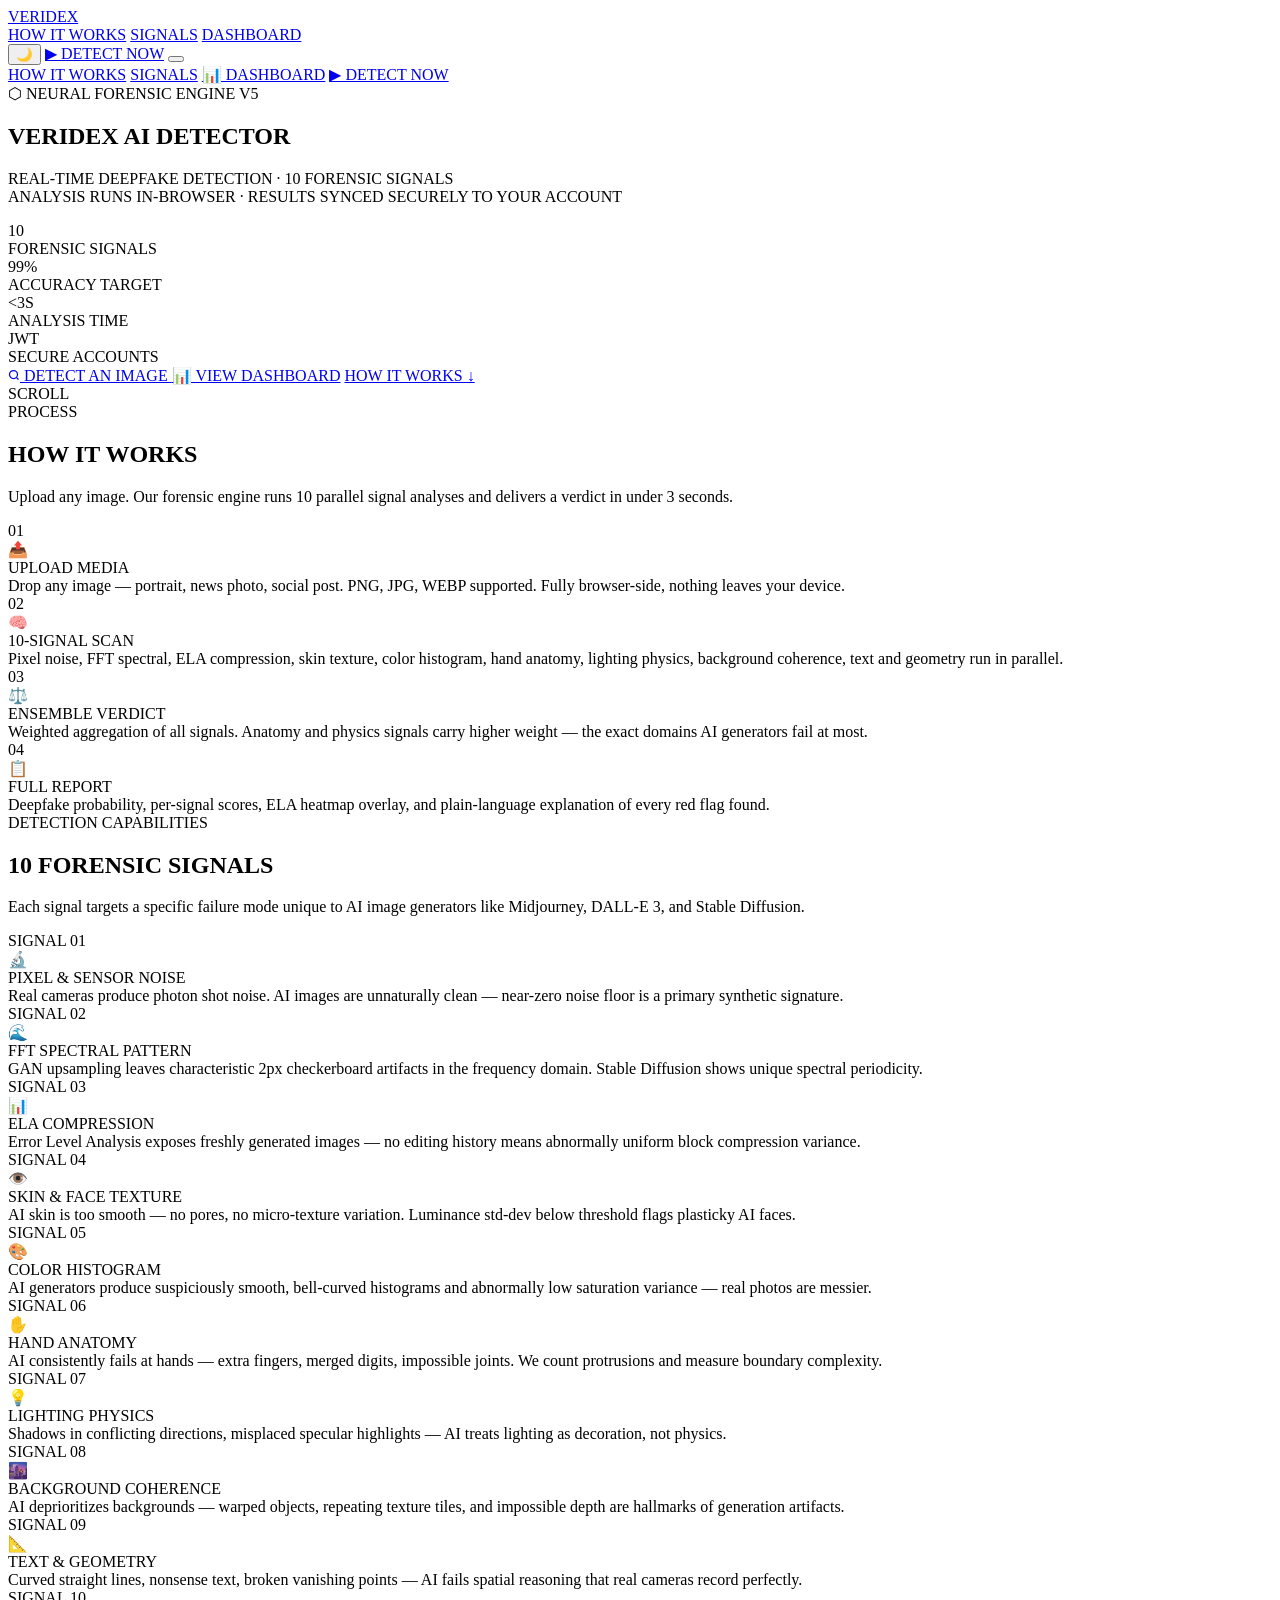
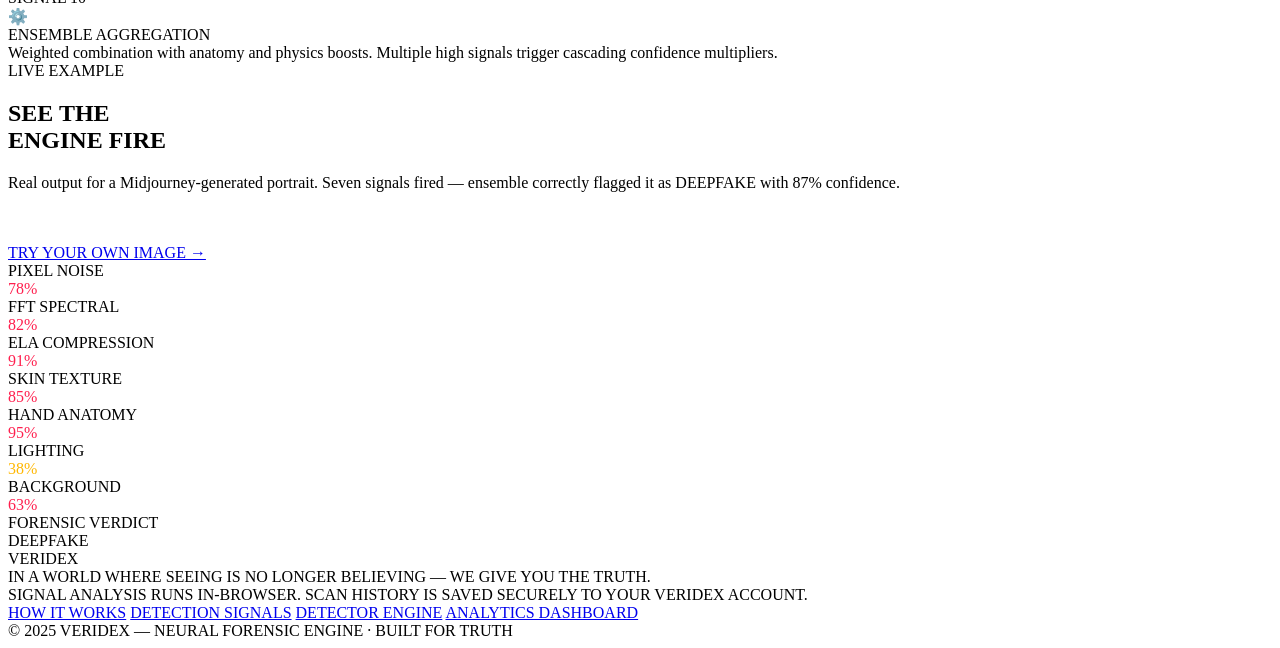
==== commit c46f1f49: "Add files via upload" ====
--- a/index.html
+++ b/index.html
@@ -1,169 +1,172 @@
-<!DOCTYPE html>
-<html lang="en" data-theme="dark">
-<head>
-<meta charset="UTF-8">
-<meta name="viewport" content="width=device-width,initial-scale=1.0">
-<title>VERIDEX — AI Deepfake Detection</title>
-<link href="https://fonts.googleapis.com/css2?family=Bebas+Neue&family=Rajdhani:wght@400;500;600;700&family=Share+Tech+Mono&display=swap" rel="stylesheet">
-<link rel="stylesheet" href="css/base.css">
-<link rel="stylesheet" href="css/nav.css">
-<link rel="stylesheet" href="css/index.css">
-</head>
-<body>
-<div class="bg-grid"></div>
-<canvas id="bgc" style="position:fixed;inset:0;z-index:0;pointer-events:none;opacity:.45"></canvas>
-
-<!-- ─── NAV ─── -->
-<nav class="topbar">
-  <a href="index.html" class="nav-logo">VERIDEX</a>
-  <div class="nav-center">
-    <a href="#how">HOW IT WORKS</a>
-    <a href="#signals">SIGNALS</a>
-    <a href="dashboard.html">DASHBOARD</a>
-  </div>
-  <div class="nav-right">
-    <button class="theme-btn" id="themeBtn">🌙</button>
-    <a href="engine.html" class="ibtn primary">▶ DETECT NOW</a>
-    <button class="hbg" id="hbg" aria-label="Menu">
-      <span></span><span></span><span></span>
-    </button>
-  </div>
-</nav>
-<div class="mob-menu" id="mobMenu">
-  <a href="#how">HOW IT WORKS</a>
-  <a href="#signals">SIGNALS</a>
-  <a href="dashboard.html">📊 DASHBOARD</a>
-  <a href="engine.html">▶ DETECT NOW</a>
-</div>
-
-<!-- ─── HERO ─── -->
-<section class="hero">
-  <div class="hero-badge">⬡ NEURAL FORENSIC ENGINE V5</div>
-  <h1 class="hero-title">
-    <span class="ht-glow">VERIDEX</span>
-    <span class="ht-sub">AI DETECTOR</span>
-  </h1>
-  <p class="hero-desc">REAL-TIME DEEPFAKE DETECTION · 10 FORENSIC SIGNALS<br>100% BROWSER-SIDE · NO SERVER · NO DATA STORED</p>
-  <div class="hero-stats">
-    <div class="hstat"><div class="hstat-n">10</div><div class="hstat-l">FORENSIC SIGNALS</div></div>
-    <div class="hstat"><div class="hstat-n">99%</div><div class="hstat-l">ACCURACY TARGET</div></div>
-    <div class="hstat"><div class="hstat-n">&lt;3S</div><div class="hstat-l">ANALYSIS TIME</div></div>
-    <div class="hstat"><div class="hstat-n">0</div><div class="hstat-l">SERVER NEEDED</div></div>
-  </div>
-  <div class="hero-ctas">
-    <a href="engine.html" class="cta-main">
-      <svg width="12" height="12" viewBox="0 0 24 24" fill="none" stroke="currentColor" stroke-width="2.5"><circle cx="11" cy="11" r="8"/><path d="M21 21l-4.35-4.35"/></svg>
-      DETECT AN IMAGE
-    </a>
-    <a href="dashboard.html" class="cta-sec">📊 VIEW DASHBOARD</a>
-    <a href="#how" class="cta-sec">HOW IT WORKS ↓</a>
-  </div>
-  <div class="scroll-cue">
-    <span>SCROLL</span>
-    <div class="scroll-line"></div>
-  </div>
-</section>
-
-<!-- ─── TICKER ─── -->
-<div class="ticker">
-  <div class="ticker-track" id="tickerTrack"></div>
-</div>
-
-<!-- ─── HOW IT WORKS ─── -->
-<div id="how" class="sec">
-  <span class="sec-tag">PROCESS</span>
-  <h2 class="sec-title">HOW IT WORKS</h2>
-  <p class="sec-sub">Upload any image. Our forensic engine runs 10 parallel signal analyses and delivers a verdict in under 3 seconds.</p>
-  <div class="steps-grid">
-    <div class="step-card">
-      <div class="step-n">01</div>
-      <div class="step-icon">📤</div>
-      <div class="step-title">UPLOAD MEDIA</div>
-      <div class="step-body">Drop any image — portrait, news photo, social post. PNG, JPG, WEBP supported. Fully browser-side, nothing leaves your device.</div>
-    </div>
-    <div class="step-card">
-      <div class="step-n">02</div>
-      <div class="step-icon">🧠</div>
-      <div class="step-title">10-SIGNAL SCAN</div>
-      <div class="step-body">Pixel noise, FFT spectral, ELA compression, skin texture, color histogram, hand anatomy, lighting physics, background coherence, text and geometry run in parallel.</div>
-    </div>
-    <div class="step-card">
-      <div class="step-n">03</div>
-      <div class="step-icon">⚖️</div>
-      <div class="step-title">ENSEMBLE VERDICT</div>
-      <div class="step-body">Weighted aggregation of all signals. Anatomy and physics signals carry higher weight — the exact domains AI generators fail at most.</div>
-    </div>
-    <div class="step-card">
-      <div class="step-n">04</div>
-      <div class="step-icon">📋</div>
-      <div class="step-title">FULL REPORT</div>
-      <div class="step-body">Deepfake probability, per-signal scores, ELA heatmap overlay, and plain-language explanation of every red flag found.</div>
-    </div>
-  </div>
-</div>
-
-<!-- ─── SIGNALS ─── -->
-<div id="signals" class="signals-wrap">
-  <span class="sec-tag">DETECTION CAPABILITIES</span>
-  <h2 class="sec-title">10 FORENSIC SIGNALS</h2>
-  <p class="sec-sub">Each signal targets a specific failure mode unique to AI image generators like Midjourney, DALL-E 3, and Stable Diffusion.</p>
-  <div class="signals-grid">
-    <div class="sig-card"><div class="sig-num">SIGNAL 01</div><div class="sig-icon">🔬</div><div class="sig-title">PIXEL &amp; SENSOR NOISE</div><div class="sig-body">Real cameras produce photon shot noise. AI images are unnaturally clean — near-zero noise floor is a primary synthetic signature.</div></div>
-    <div class="sig-card"><div class="sig-num">SIGNAL 02</div><div class="sig-icon">🌊</div><div class="sig-title">FFT SPECTRAL PATTERN</div><div class="sig-body">GAN upsampling leaves characteristic 2px checkerboard artifacts in the frequency domain. Stable Diffusion shows unique spectral periodicity.</div></div>
-    <div class="sig-card"><div class="sig-num">SIGNAL 03</div><div class="sig-icon">📊</div><div class="sig-title">ELA COMPRESSION</div><div class="sig-body">Error Level Analysis exposes freshly generated images — no editing history means abnormally uniform block compression variance.</div></div>
-    <div class="sig-card"><div class="sig-num">SIGNAL 04</div><div class="sig-icon">👁️</div><div class="sig-title">SKIN &amp; FACE TEXTURE</div><div class="sig-body">AI skin is too smooth — no pores, no micro-texture variation. Luminance std-dev below threshold flags plasticky AI faces.</div></div>
-    <div class="sig-card"><div class="sig-num">SIGNAL 05</div><div class="sig-icon">🎨</div><div class="sig-title">COLOR HISTOGRAM</div><div class="sig-body">AI generators produce suspiciously smooth, bell-curved histograms and abnormally low saturation variance — real photos are messier.</div></div>
-    <div class="sig-card"><div class="sig-num">SIGNAL 06</div><div class="sig-icon">✋</div><div class="sig-title">HAND ANATOMY</div><div class="sig-body">AI consistently fails at hands — extra fingers, merged digits, impossible joints. We count protrusions and measure boundary complexity.</div></div>
-    <div class="sig-card"><div class="sig-num">SIGNAL 07</div><div class="sig-icon">💡</div><div class="sig-title">LIGHTING PHYSICS</div><div class="sig-body">Shadows in conflicting directions, misplaced specular highlights — AI treats lighting as decoration, not physics.</div></div>
-    <div class="sig-card"><div class="sig-num">SIGNAL 08</div><div class="sig-icon">🌆</div><div class="sig-title">BACKGROUND COHERENCE</div><div class="sig-body">AI deprioritizes backgrounds — warped objects, repeating texture tiles, and impossible depth are hallmarks of generation artifacts.</div></div>
-    <div class="sig-card"><div class="sig-num">SIGNAL 09</div><div class="sig-icon">📐</div><div class="sig-title">TEXT &amp; GEOMETRY</div><div class="sig-body">Curved straight lines, nonsense text, broken vanishing points — AI fails spatial reasoning that real cameras record perfectly.</div></div>
-    <div class="sig-card"><div class="sig-num">SIGNAL 10</div><div class="sig-icon">⚙️</div><div class="sig-title">ENSEMBLE AGGREGATION</div><div class="sig-body">Weighted combination with anatomy and physics boosts. Multiple high signals trigger cascading confidence multipliers.</div></div>
-  </div>
-</div>
-
-<!-- ─── DEMO PREVIEW ─── -->
-<div class="demo-wrap">
-  <div>
-    <span class="sec-tag">LIVE EXAMPLE</span>
-    <h2 class="sec-title">SEE THE<br>ENGINE FIRE</h2>
-    <p class="sec-sub">Real output for a Midjourney-generated portrait. Seven signals fired — ensemble correctly flagged it as DEEPFAKE with 87% confidence.</p>
-    <br><br>
-    <a href="engine.html" class="cta-main">TRY YOUR OWN IMAGE →</a>
-  </div>
-  <div class="demo-panel">
-    <div class="demo-row"><div class="demo-label">PIXEL NOISE</div><div class="demo-bar"><div class="demo-fill" style="width:78%;background:linear-gradient(90deg,#ff1f4e,#ff6080)"></div></div><div class="demo-pct" style="color:#ff1f4e">78%</div></div>
-    <div class="demo-row"><div class="demo-label">FFT SPECTRAL</div><div class="demo-bar"><div class="demo-fill" style="width:82%;background:linear-gradient(90deg,#ff1f4e,#ff6080)"></div></div><div class="demo-pct" style="color:#ff1f4e">82%</div></div>
-    <div class="demo-row"><div class="demo-label">ELA COMPRESSION</div><div class="demo-bar"><div class="demo-fill" style="width:91%;background:linear-gradient(90deg,#ff1f4e,#ff6080)"></div></div><div class="demo-pct" style="color:#ff1f4e">91%</div></div>
-    <div class="demo-row"><div class="demo-label">SKIN TEXTURE</div><div class="demo-bar"><div class="demo-fill" style="width:85%;background:linear-gradient(90deg,#ff1f4e,#ff6080)"></div></div><div class="demo-pct" style="color:#ff1f4e">85%</div></div>
-    <div class="demo-row"><div class="demo-label">HAND ANATOMY</div><div class="demo-bar"><div class="demo-fill" style="width:95%;background:linear-gradient(90deg,#ff1f4e,#ff6080)"></div></div><div class="demo-pct" style="color:#ff1f4e">95%</div></div>
-    <div class="demo-row"><div class="demo-label">LIGHTING</div><div class="demo-bar"><div class="demo-fill" style="width:38%;background:linear-gradient(90deg,#ffb700,#ffd060)"></div></div><div class="demo-pct" style="color:#ffb700">38%</div></div>
-    <div class="demo-row"><div class="demo-label">BACKGROUND</div><div class="demo-bar"><div class="demo-fill" style="width:63%;background:linear-gradient(90deg,#ff1f4e,#ff6080)"></div></div><div class="demo-pct" style="color:#ff1f4e">63%</div></div>
-    <div class="verdict-big">
-      <div class="vb-eyebrow">FORENSIC VERDICT</div>
-      <div class="vb-word">DEEPFAKE</div>
-    </div>
-  </div>
-</div>
-
-<!-- ─── FOOTER ─── -->
-<footer>
-  <div>
-    <div class="foot-logo">VERIDEX</div>
-    <div class="foot-tag">IN A WORLD WHERE SEEING IS NO LONGER BELIEVING — WE GIVE YOU THE TRUTH.<br>ALL ANALYSIS RUNS LOCALLY. NO DATA LEAVES YOUR BROWSER.</div>
-  </div>
-  <nav class="foot-nav">
-    <a href="#how">HOW IT WORKS</a>
-    <a href="#signals">DETECTION SIGNALS</a>
-    <a href="engine.html">DETECTOR ENGINE</a>
-    <a href="dashboard.html">ANALYTICS DASHBOARD</a>
-  </nav>
-  <div class="foot-copy">© 2025 VERIDEX — NEURAL FORENSIC ENGINE · BUILT FOR TRUTH</div>
-</footer>
-
-<div class="toast" id="toast"></div>
-
-<script src="js/theme.js"></script>
-<script src="js/bg-canvas.js"></script>
-<script src="js/index.js"></script>
-</body>
-</html>
+<!DOCTYPE html>
+<html lang="en" data-theme="dark">
+<head>
+<meta charset="UTF-8">
+<meta name="viewport" content="width=device-width,initial-scale=1.0">
+<title>VERIDEX — AI Deepfake Detection</title>
+<link href="https://fonts.googleapis.com/css2?family=Bebas+Neue&family=Rajdhani:wght@400;500;600;700&family=Share+Tech+Mono&display=swap" rel="stylesheet">
+<link rel="stylesheet" href="css/base.css">
+<link rel="stylesheet" href="css/nav.css">
+<link rel="stylesheet" href="css/index.css">
+</head>
+<body>
+<div class="bg-grid"></div>
+<canvas id="bgc" style="position:fixed;inset:0;z-index:0;pointer-events:none;opacity:.45"></canvas>
+
+<!-- ─── NAV ─── -->
+<nav class="topbar">
+  <a href="index.html" class="nav-logo">VERIDEX</a>
+  <div class="nav-center">
+    <a href="#how">HOW IT WORKS</a>
+    <a href="#signals">SIGNALS</a>
+    <a href="dashboard.html">DASHBOARD</a>
+  </div>
+  <div class="nav-right">
+    <div class="nav-auth" id="navAuth"></div>
+    <button class="theme-btn" id="themeBtn">🌙</button>
+    <a href="engine.html" class="ibtn primary">▶ DETECT NOW</a>
+    <button class="hbg" id="hbg" aria-label="Menu">
+      <span></span><span></span><span></span>
+    </button>
+  </div>
+</nav>
+<div class="mob-menu" id="mobMenu">
+  <a href="#how">HOW IT WORKS</a>
+  <a href="#signals">SIGNALS</a>
+  <a href="dashboard.html">📊 DASHBOARD</a>
+  <a href="engine.html">▶ DETECT NOW</a>
+</div>
+
+<!-- ─── HERO ─── -->
+<section class="hero">
+  <div class="hero-badge">⬡ NEURAL FORENSIC ENGINE V5</div>
+  <h1 class="hero-title">
+    <span class="ht-glow">VERIDEX</span>
+    <span class="ht-sub">AI DETECTOR</span>
+  </h1>
+  <p class="hero-desc">REAL-TIME DEEPFAKE DETECTION · 10 FORENSIC SIGNALS<br>ANALYSIS RUNS IN-BROWSER · RESULTS SYNCED SECURELY TO YOUR ACCOUNT</p>
+  <div class="hero-stats">
+    <div class="hstat"><div class="hstat-n">10</div><div class="hstat-l">FORENSIC SIGNALS</div></div>
+    <div class="hstat"><div class="hstat-n">99%</div><div class="hstat-l">ACCURACY TARGET</div></div>
+    <div class="hstat"><div class="hstat-n">&lt;3S</div><div class="hstat-l">ANALYSIS TIME</div></div>
+    <div class="hstat"><div class="hstat-n">JWT</div><div class="hstat-l">SECURE ACCOUNTS</div></div>
+  </div>
+  <div class="hero-ctas">
+    <a href="engine.html" class="cta-main">
+      <svg width="12" height="12" viewBox="0 0 24 24" fill="none" stroke="currentColor" stroke-width="2.5"><circle cx="11" cy="11" r="8"/><path d="M21 21l-4.35-4.35"/></svg>
+      DETECT AN IMAGE
+    </a>
+    <a href="dashboard.html" class="cta-sec">📊 VIEW DASHBOARD</a>
+    <a href="#how" class="cta-sec">HOW IT WORKS ↓</a>
+  </div>
+  <div class="scroll-cue">
+    <span>SCROLL</span>
+    <div class="scroll-line"></div>
+  </div>
+</section>
+
+<!-- ─── TICKER ─── -->
+<div class="ticker">
+  <div class="ticker-track" id="tickerTrack"></div>
+</div>
+
+<!-- ─── HOW IT WORKS ─── -->
+<div id="how" class="sec">
+  <span class="sec-tag">PROCESS</span>
+  <h2 class="sec-title">HOW IT WORKS</h2>
+  <p class="sec-sub">Upload any image. Our forensic engine runs 10 parallel signal analyses and delivers a verdict in under 3 seconds.</p>
+  <div class="steps-grid">
+    <div class="step-card">
+      <div class="step-n">01</div>
+      <div class="step-icon">📤</div>
+      <div class="step-title">UPLOAD MEDIA</div>
+      <div class="step-body">Drop any image — portrait, news photo, social post. PNG, JPG, WEBP supported. Fully browser-side, nothing leaves your device.</div>
+    </div>
+    <div class="step-card">
+      <div class="step-n">02</div>
+      <div class="step-icon">🧠</div>
+      <div class="step-title">10-SIGNAL SCAN</div>
+      <div class="step-body">Pixel noise, FFT spectral, ELA compression, skin texture, color histogram, hand anatomy, lighting physics, background coherence, text and geometry run in parallel.</div>
+    </div>
+    <div class="step-card">
+      <div class="step-n">03</div>
+      <div class="step-icon">⚖️</div>
+      <div class="step-title">ENSEMBLE VERDICT</div>
+      <div class="step-body">Weighted aggregation of all signals. Anatomy and physics signals carry higher weight — the exact domains AI generators fail at most.</div>
+    </div>
+    <div class="step-card">
+      <div class="step-n">04</div>
+      <div class="step-icon">📋</div>
+      <div class="step-title">FULL REPORT</div>
+      <div class="step-body">Deepfake probability, per-signal scores, ELA heatmap overlay, and plain-language explanation of every red flag found.</div>
+    </div>
+  </div>
+</div>
+
+<!-- ─── SIGNALS ─── -->
+<div id="signals" class="signals-wrap">
+  <span class="sec-tag">DETECTION CAPABILITIES</span>
+  <h2 class="sec-title">10 FORENSIC SIGNALS</h2>
+  <p class="sec-sub">Each signal targets a specific failure mode unique to AI image generators like Midjourney, DALL-E 3, and Stable Diffusion.</p>
+  <div class="signals-grid">
+    <div class="sig-card"><div class="sig-num">SIGNAL 01</div><div class="sig-icon">🔬</div><div class="sig-title">PIXEL &amp; SENSOR NOISE</div><div class="sig-body">Real cameras produce photon shot noise. AI images are unnaturally clean — near-zero noise floor is a primary synthetic signature.</div></div>
+    <div class="sig-card"><div class="sig-num">SIGNAL 02</div><div class="sig-icon">🌊</div><div class="sig-title">FFT SPECTRAL PATTERN</div><div class="sig-body">GAN upsampling leaves characteristic 2px checkerboard artifacts in the frequency domain. Stable Diffusion shows unique spectral periodicity.</div></div>
+    <div class="sig-card"><div class="sig-num">SIGNAL 03</div><div class="sig-icon">📊</div><div class="sig-title">ELA COMPRESSION</div><div class="sig-body">Error Level Analysis exposes freshly generated images — no editing history means abnormally uniform block compression variance.</div></div>
+    <div class="sig-card"><div class="sig-num">SIGNAL 04</div><div class="sig-icon">👁️</div><div class="sig-title">SKIN &amp; FACE TEXTURE</div><div class="sig-body">AI skin is too smooth — no pores, no micro-texture variation. Luminance std-dev below threshold flags plasticky AI faces.</div></div>
+    <div class="sig-card"><div class="sig-num">SIGNAL 05</div><div class="sig-icon">🎨</div><div class="sig-title">COLOR HISTOGRAM</div><div class="sig-body">AI generators produce suspiciously smooth, bell-curved histograms and abnormally low saturation variance — real photos are messier.</div></div>
+    <div class="sig-card"><div class="sig-num">SIGNAL 06</div><div class="sig-icon">✋</div><div class="sig-title">HAND ANATOMY</div><div class="sig-body">AI consistently fails at hands — extra fingers, merged digits, impossible joints. We count protrusions and measure boundary complexity.</div></div>
+    <div class="sig-card"><div class="sig-num">SIGNAL 07</div><div class="sig-icon">💡</div><div class="sig-title">LIGHTING PHYSICS</div><div class="sig-body">Shadows in conflicting directions, misplaced specular highlights — AI treats lighting as decoration, not physics.</div></div>
+    <div class="sig-card"><div class="sig-num">SIGNAL 08</div><div class="sig-icon">🌆</div><div class="sig-title">BACKGROUND COHERENCE</div><div class="sig-body">AI deprioritizes backgrounds — warped objects, repeating texture tiles, and impossible depth are hallmarks of generation artifacts.</div></div>
+    <div class="sig-card"><div class="sig-num">SIGNAL 09</div><div class="sig-icon">📐</div><div class="sig-title">TEXT &amp; GEOMETRY</div><div class="sig-body">Curved straight lines, nonsense text, broken vanishing points — AI fails spatial reasoning that real cameras record perfectly.</div></div>
+    <div class="sig-card"><div class="sig-num">SIGNAL 10</div><div class="sig-icon">⚙️</div><div class="sig-title">ENSEMBLE AGGREGATION</div><div class="sig-body">Weighted combination with anatomy and physics boosts. Multiple high signals trigger cascading confidence multipliers.</div></div>
+  </div>
+</div>
+
+<!-- ─── DEMO PREVIEW ─── -->
+<div class="demo-wrap">
+  <div>
+    <span class="sec-tag">LIVE EXAMPLE</span>
+    <h2 class="sec-title">SEE THE<br>ENGINE FIRE</h2>
+    <p class="sec-sub">Real output for a Midjourney-generated portrait. Seven signals fired — ensemble correctly flagged it as DEEPFAKE with 87% confidence.</p>
+    <br><br>
+    <a href="engine.html" class="cta-main">TRY YOUR OWN IMAGE →</a>
+  </div>
+  <div class="demo-panel">
+    <div class="demo-row"><div class="demo-label">PIXEL NOISE</div><div class="demo-bar"><div class="demo-fill" style="width:78%;background:linear-gradient(90deg,#ff1f4e,#ff6080)"></div></div><div class="demo-pct" style="color:#ff1f4e">78%</div></div>
+    <div class="demo-row"><div class="demo-label">FFT SPECTRAL</div><div class="demo-bar"><div class="demo-fill" style="width:82%;background:linear-gradient(90deg,#ff1f4e,#ff6080)"></div></div><div class="demo-pct" style="color:#ff1f4e">82%</div></div>
+    <div class="demo-row"><div class="demo-label">ELA COMPRESSION</div><div class="demo-bar"><div class="demo-fill" style="width:91%;background:linear-gradient(90deg,#ff1f4e,#ff6080)"></div></div><div class="demo-pct" style="color:#ff1f4e">91%</div></div>
+    <div class="demo-row"><div class="demo-label">SKIN TEXTURE</div><div class="demo-bar"><div class="demo-fill" style="width:85%;background:linear-gradient(90deg,#ff1f4e,#ff6080)"></div></div><div class="demo-pct" style="color:#ff1f4e">85%</div></div>
+    <div class="demo-row"><div class="demo-label">HAND ANATOMY</div><div class="demo-bar"><div class="demo-fill" style="width:95%;background:linear-gradient(90deg,#ff1f4e,#ff6080)"></div></div><div class="demo-pct" style="color:#ff1f4e">95%</div></div>
+    <div class="demo-row"><div class="demo-label">LIGHTING</div><div class="demo-bar"><div class="demo-fill" style="width:38%;background:linear-gradient(90deg,#ffb700,#ffd060)"></div></div><div class="demo-pct" style="color:#ffb700">38%</div></div>
+    <div class="demo-row"><div class="demo-label">BACKGROUND</div><div class="demo-bar"><div class="demo-fill" style="width:63%;background:linear-gradient(90deg,#ff1f4e,#ff6080)"></div></div><div class="demo-pct" style="color:#ff1f4e">63%</div></div>
+    <div class="verdict-big">
+      <div class="vb-eyebrow">FORENSIC VERDICT</div>
+      <div class="vb-word">DEEPFAKE</div>
+    </div>
+  </div>
+</div>
+
+<!-- ─── FOOTER ─── -->
+<footer>
+  <div>
+    <div class="foot-logo">VERIDEX</div>
+    <div class="foot-tag">IN A WORLD WHERE SEEING IS NO LONGER BELIEVING — WE GIVE YOU THE TRUTH.<br>SIGNAL ANALYSIS RUNS IN-BROWSER. SCAN HISTORY IS SAVED SECURELY TO YOUR VERIDEX ACCOUNT.</div>
+  </div>
+  <nav class="foot-nav">
+    <a href="#how">HOW IT WORKS</a>
+    <a href="#signals">DETECTION SIGNALS</a>
+    <a href="engine.html">DETECTOR ENGINE</a>
+    <a href="dashboard.html">ANALYTICS DASHBOARD</a>
+  </nav>
+  <div class="foot-copy">© 2025 VERIDEX — NEURAL FORENSIC ENGINE · BUILT FOR TRUTH</div>
+</footer>
+
+<div class="toast" id="toast"></div>
+
+<script src="js/api.js"></script>
+<script src="js/auth-nav.js"></script>
+<script src="js/theme.js"></script>
+<script src="js/bg-canvas.js"></script>
+<script src="js/index.js"></script>
+</body>
+</html>
